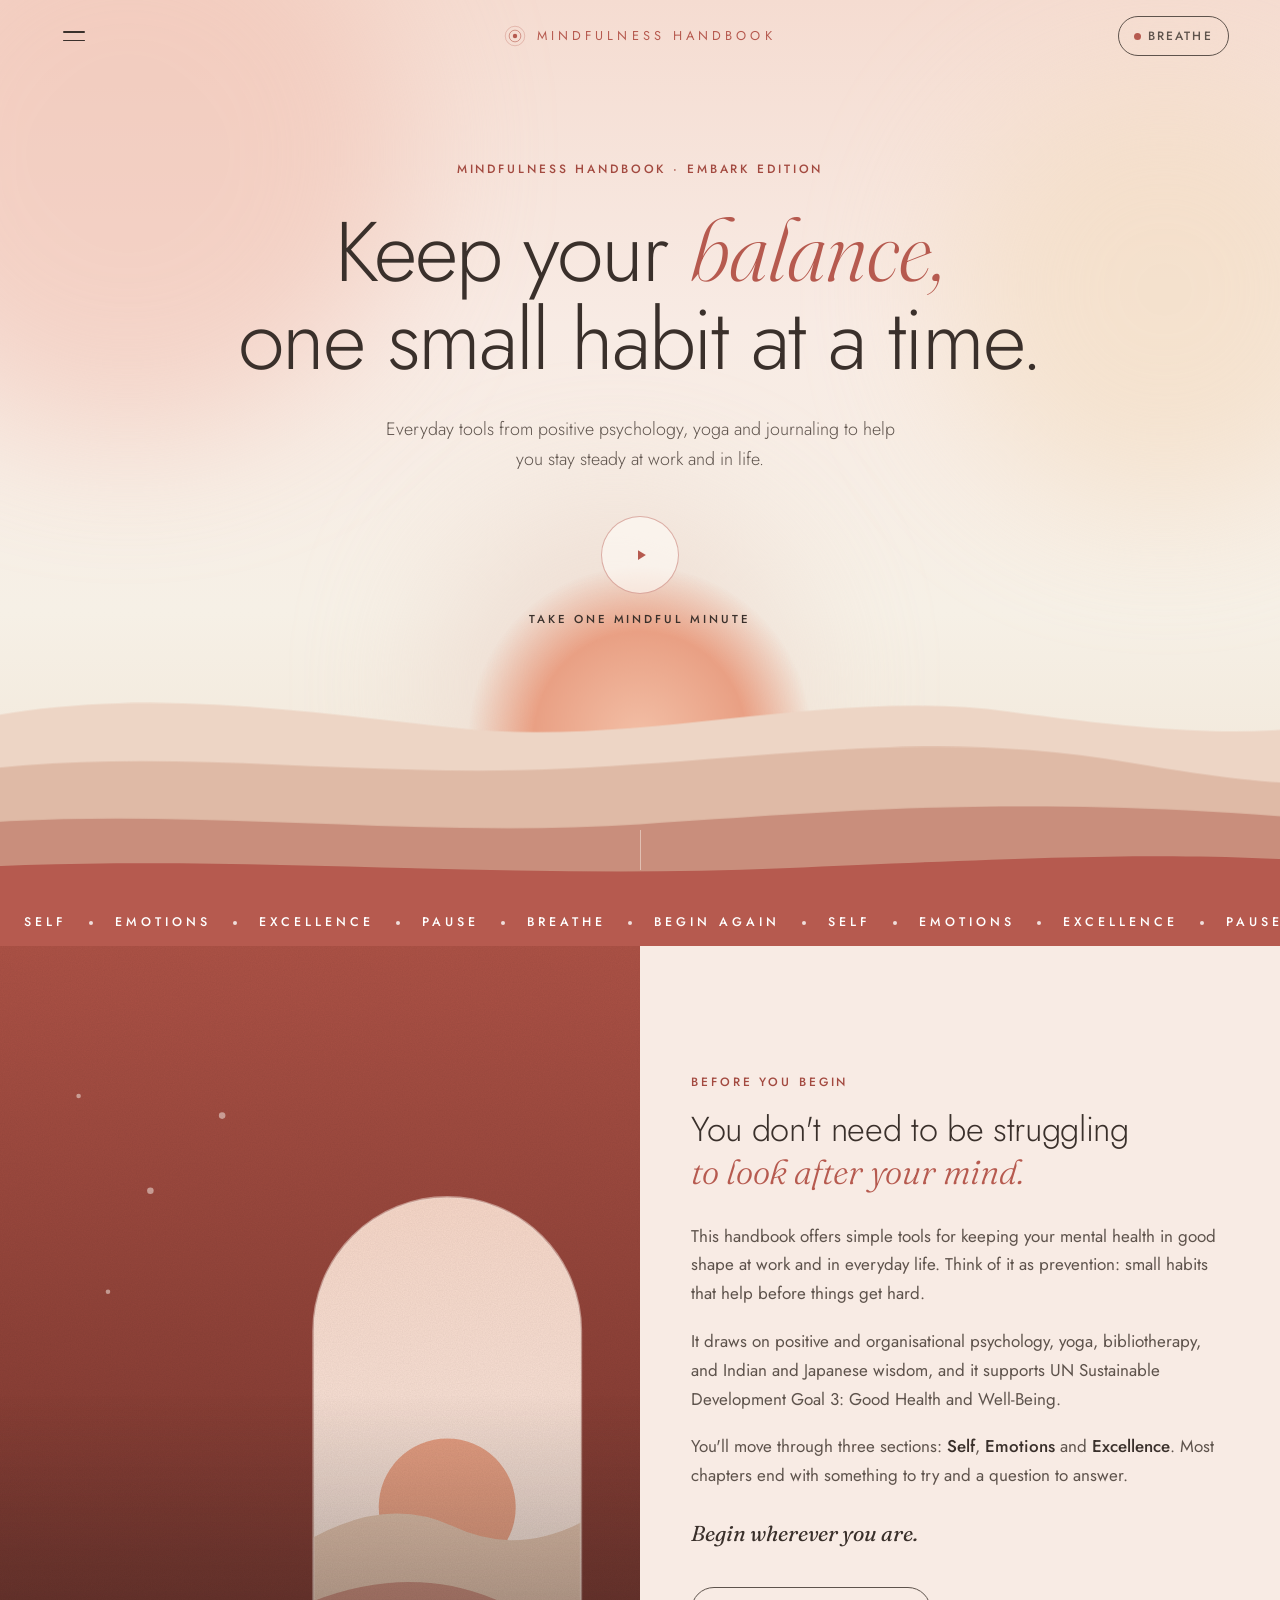
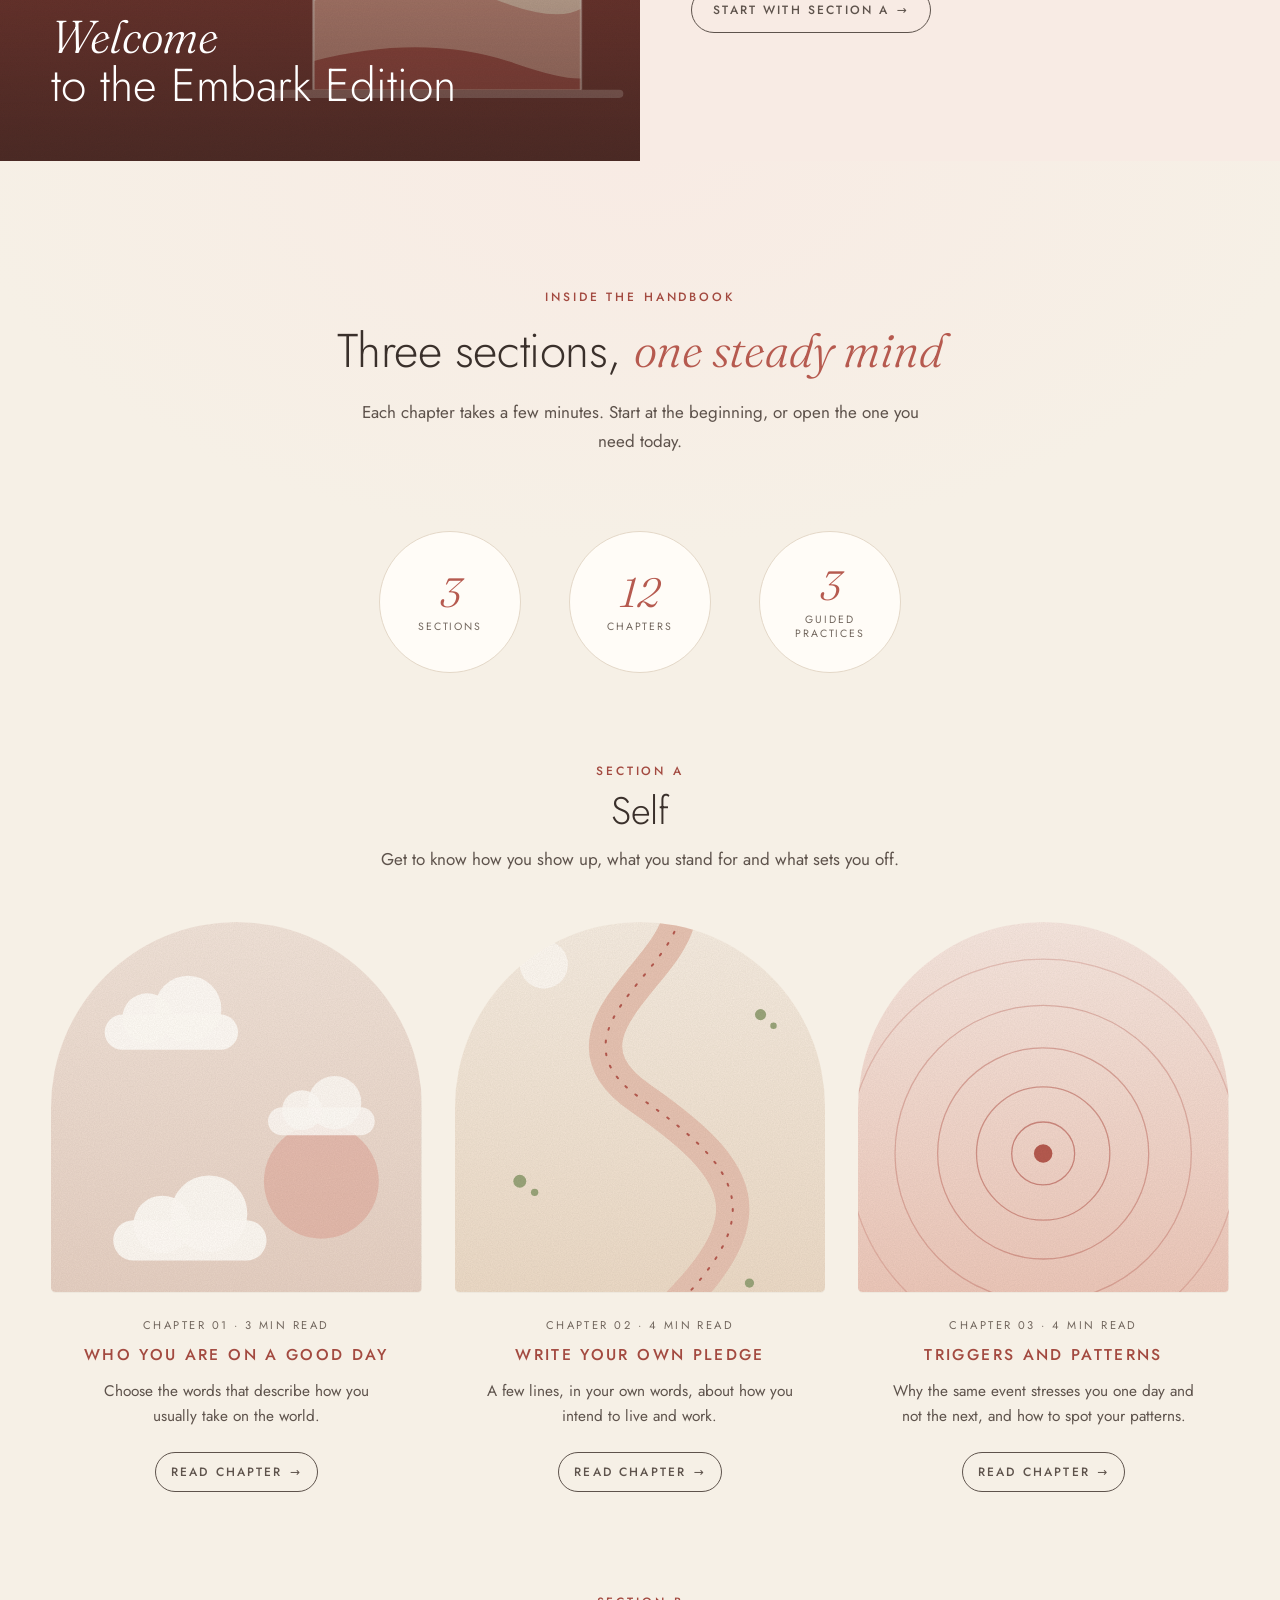
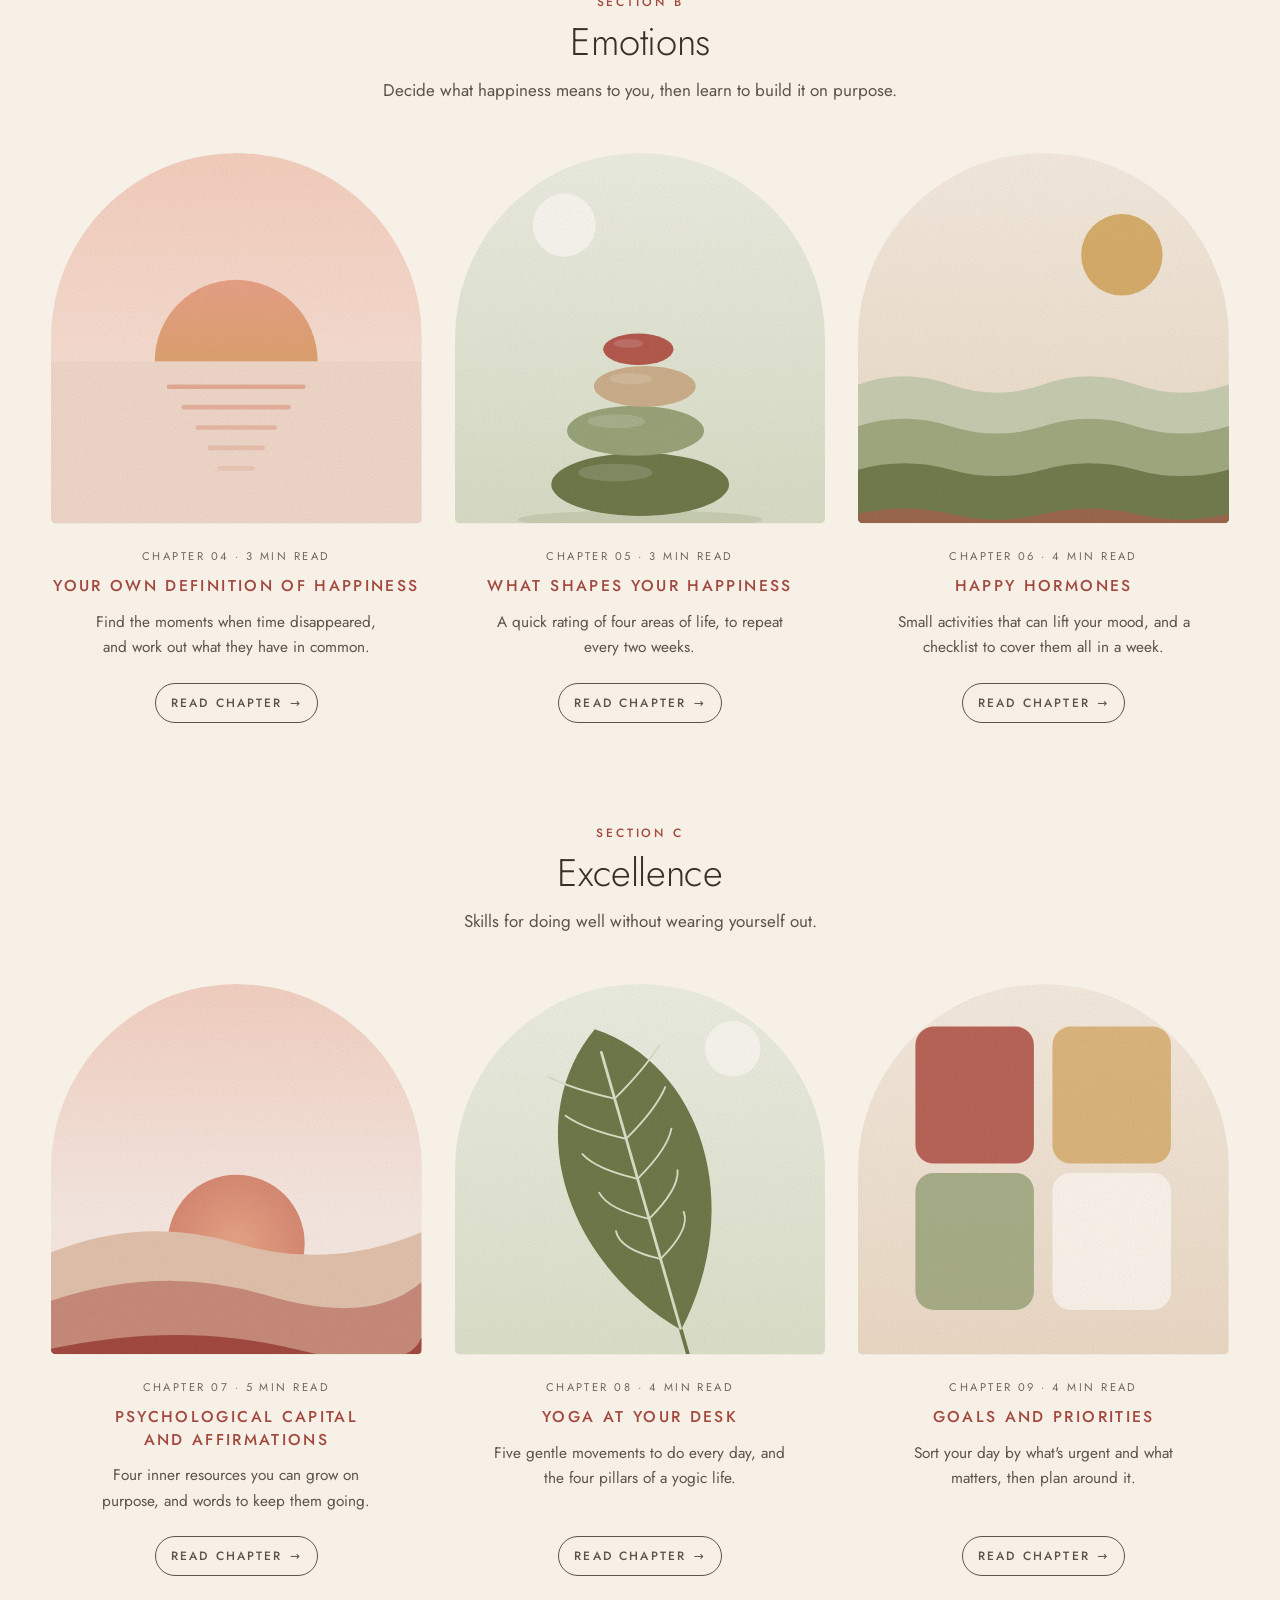
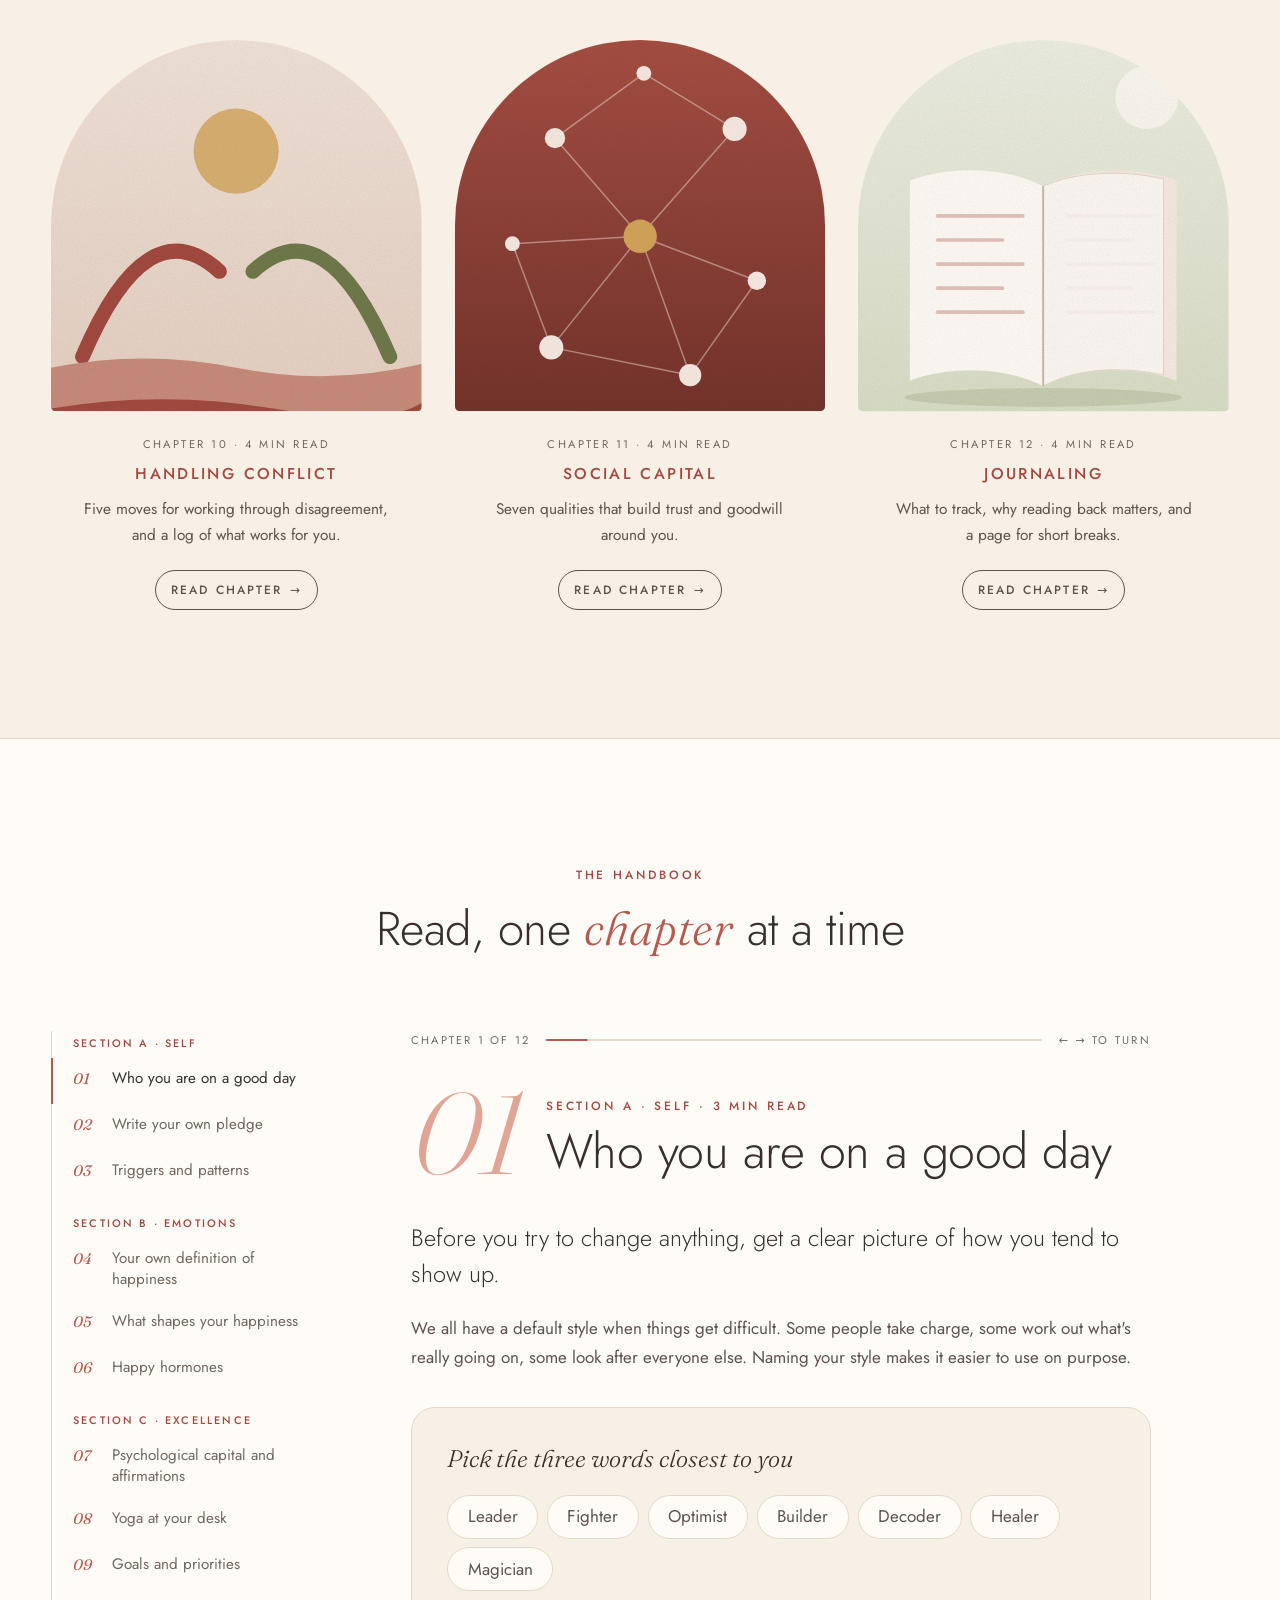
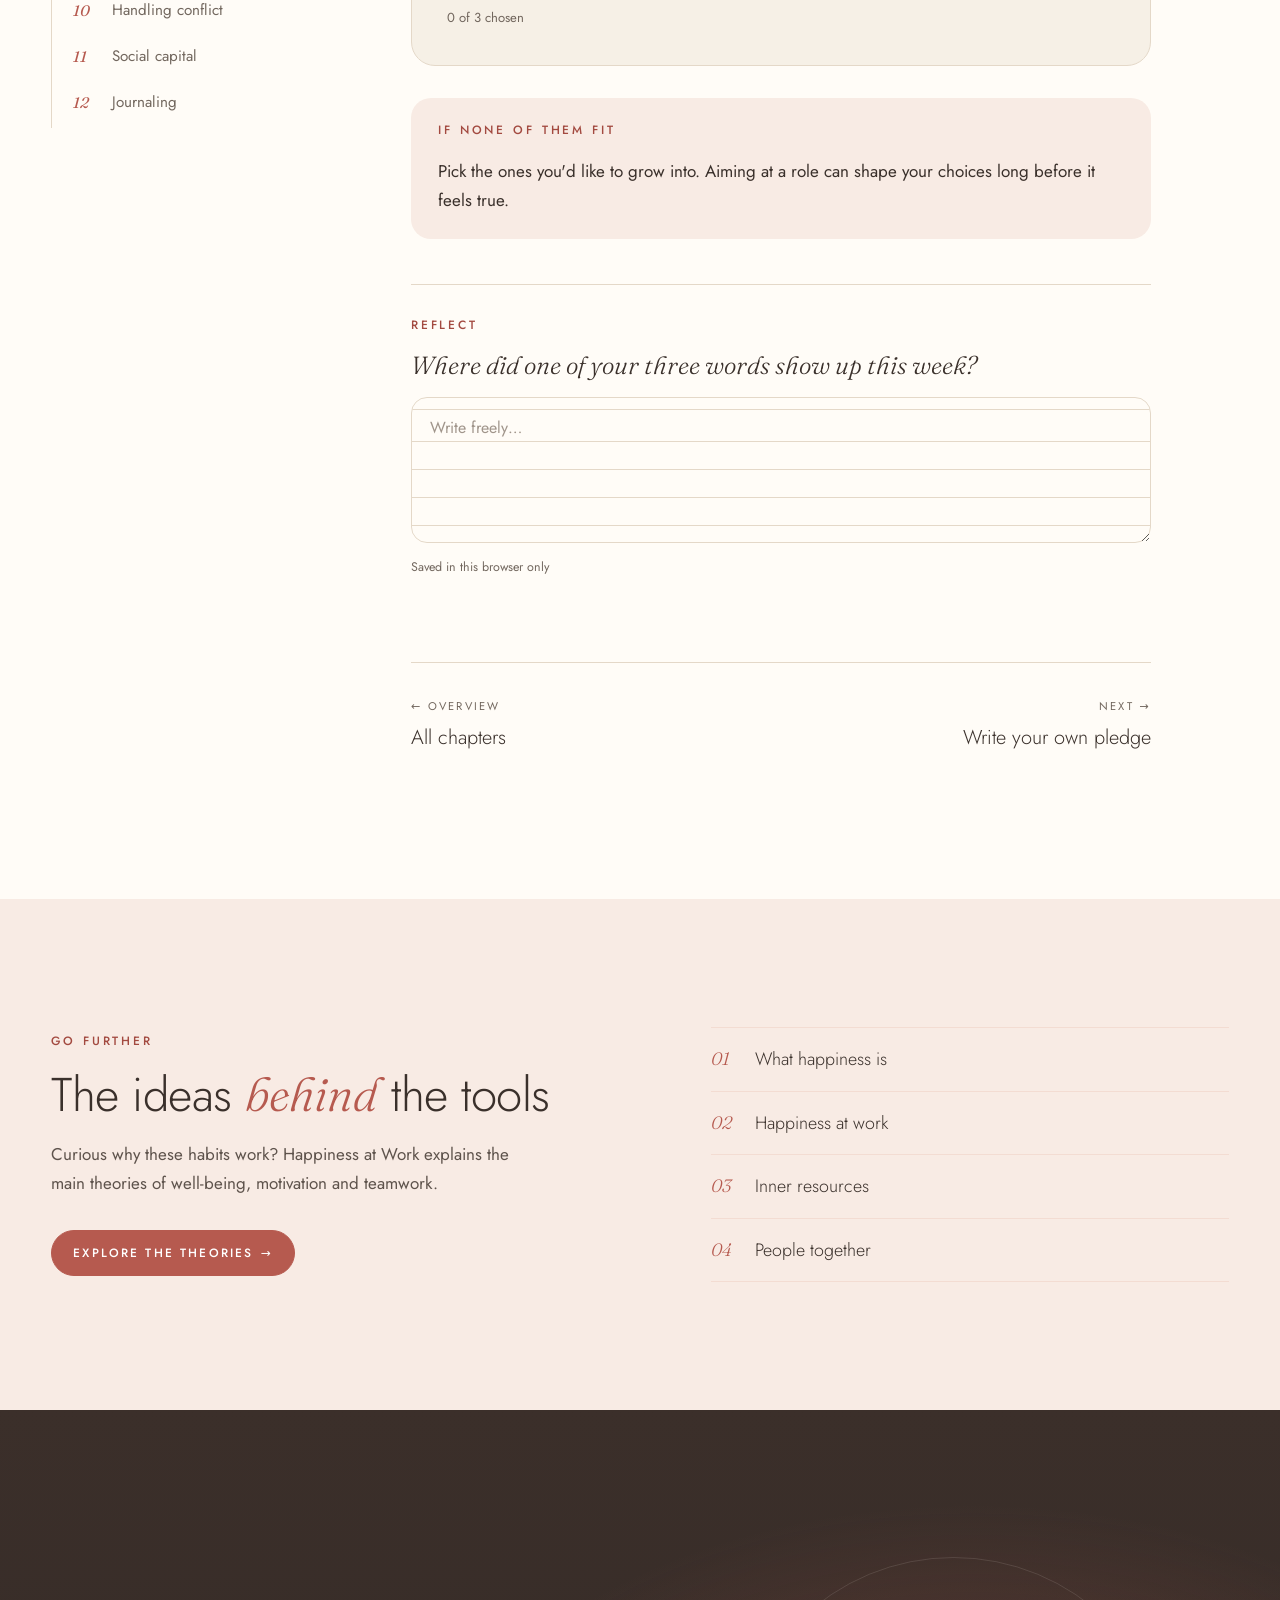
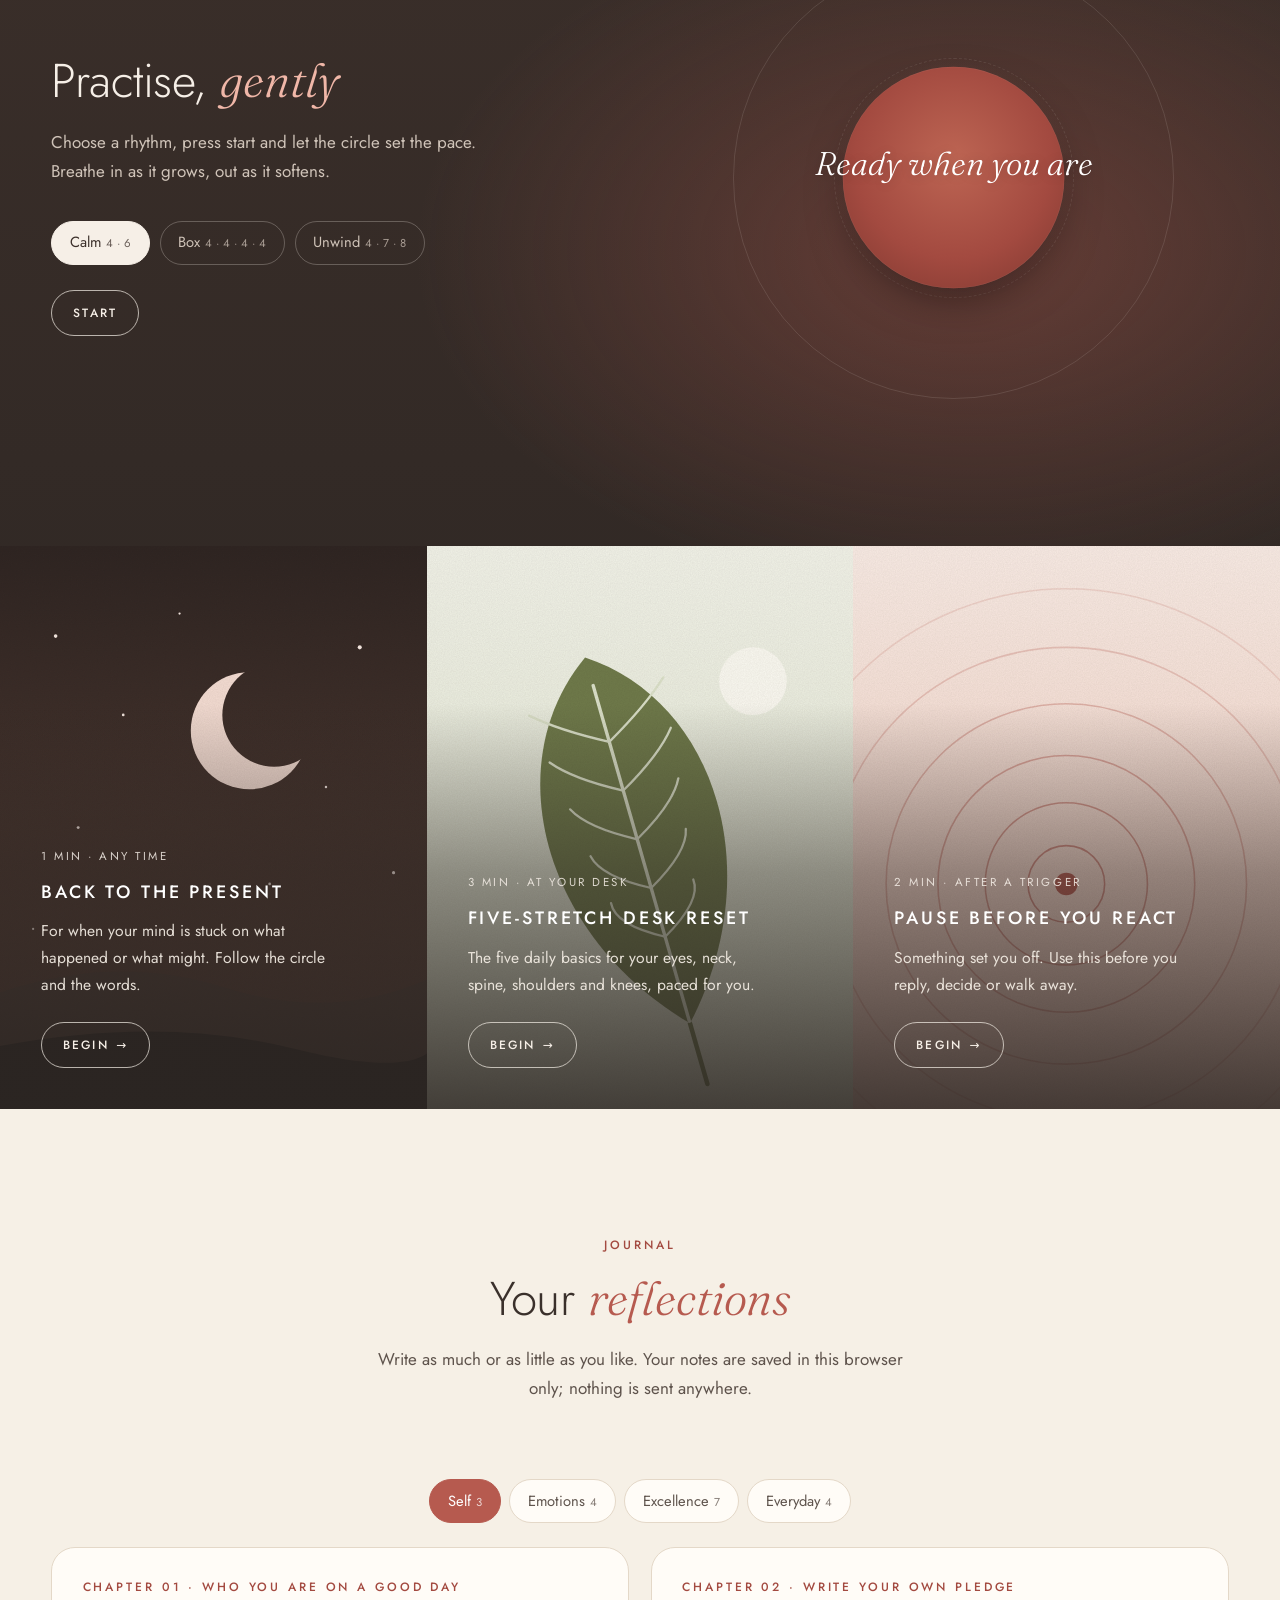
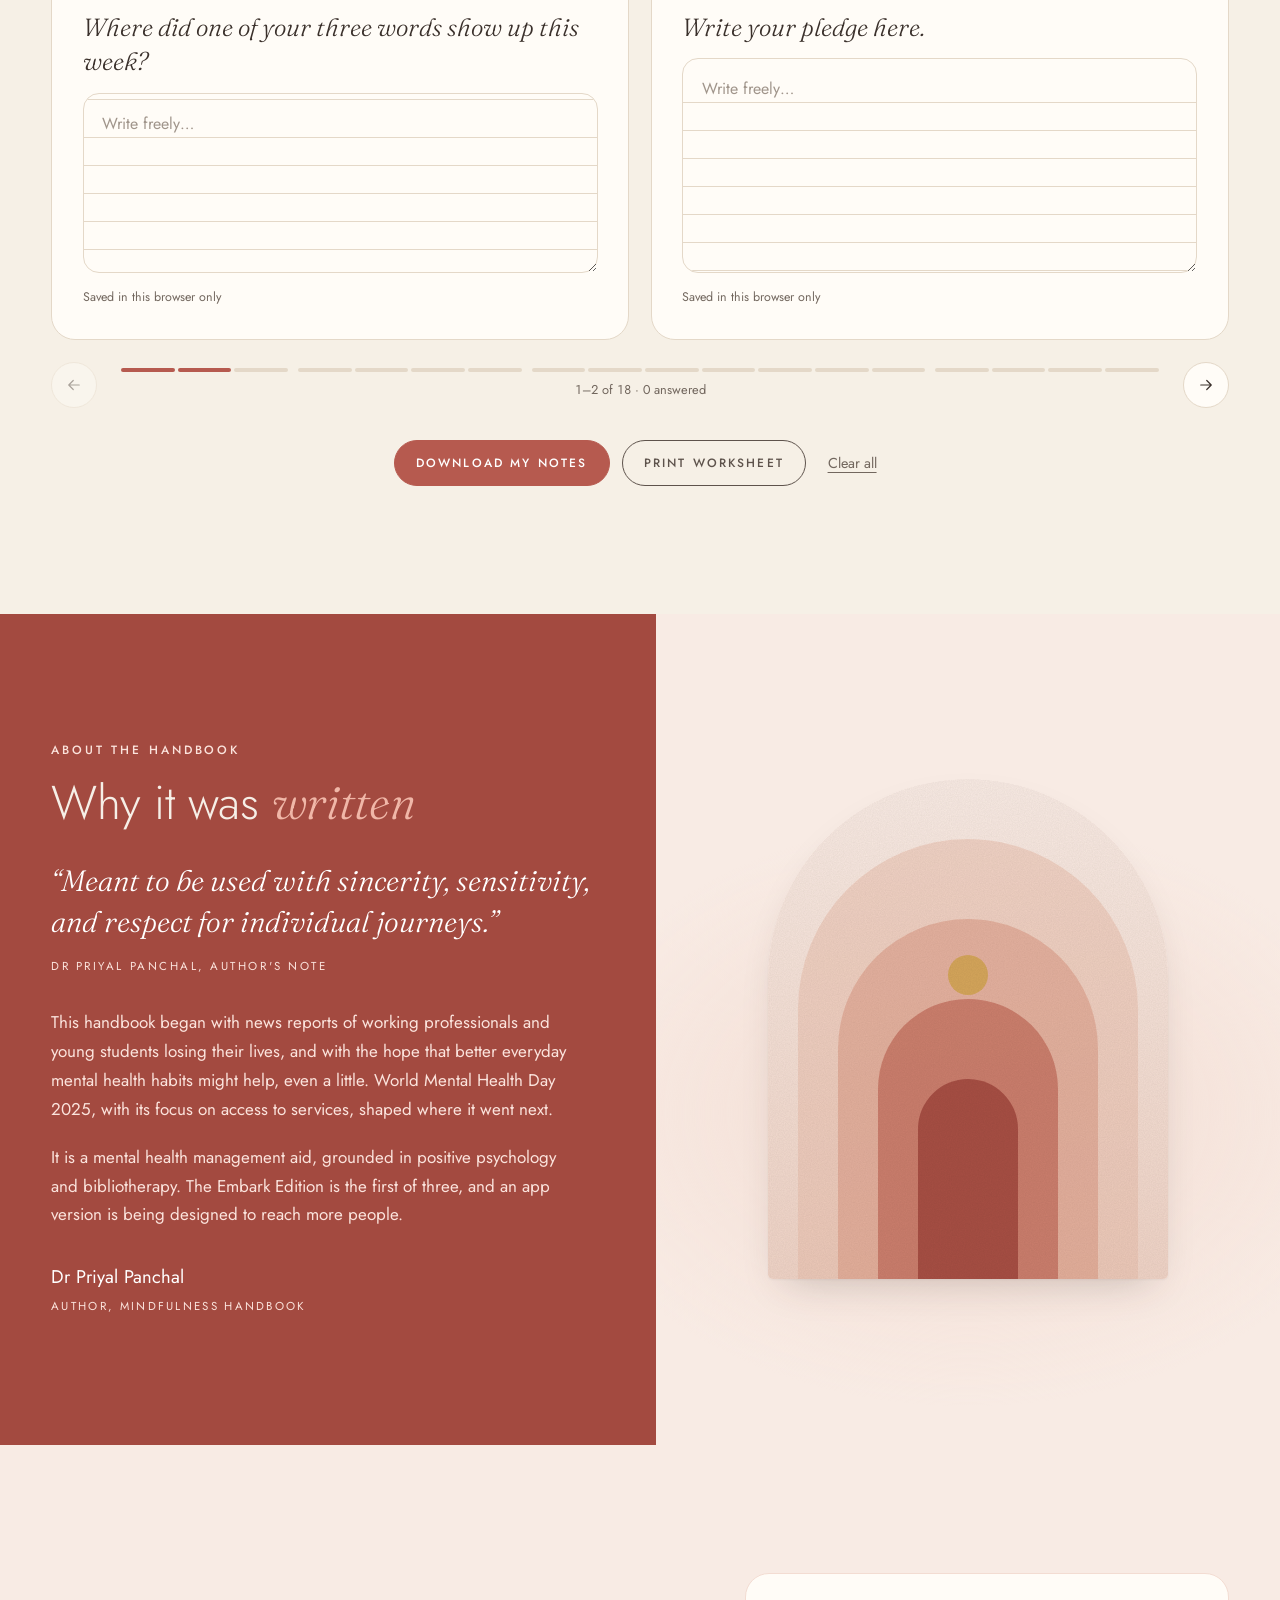
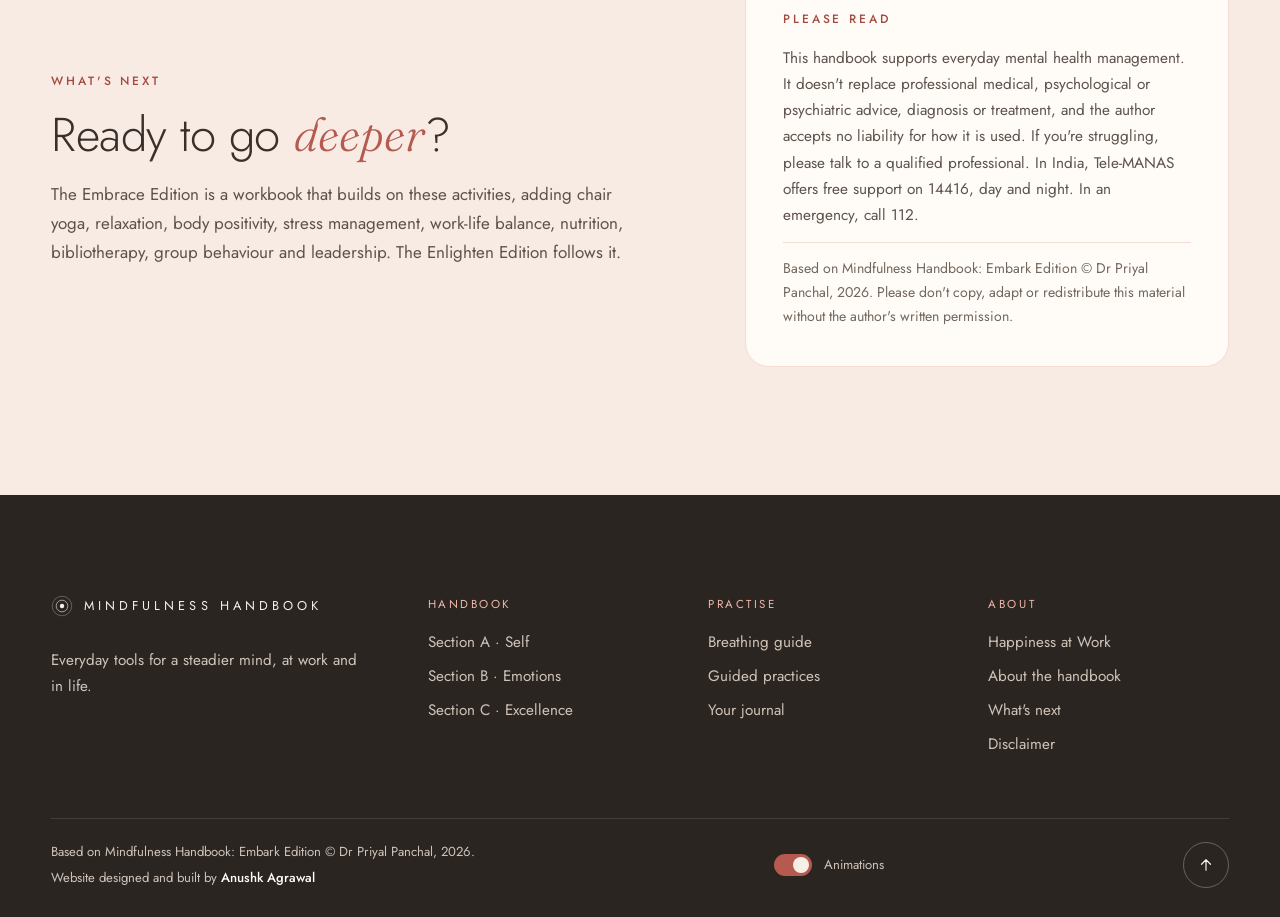
==== index.html @ 66c9a8d8 "Credit the website's builder in the footer Co-Authored-By: Claude Opus 5.5 <noreply@anthropic.com>" ====
<!doctype html>
<html lang="en">
<head>
  <meta charset="utf-8">
  <meta name="viewport" content="width=device-width, initial-scale=1">
  <title>Mindfulness Handbook</title>
  <meta name="description" content="Everyday tools from positive psychology, yoga and journaling to help you stay steady at work and in life.">
  <meta name="theme-color" content="#f6f0e6">
  <!-- Preview: keep it out of search results. Remove this line at launch. -->
  <meta name="robots" content="noindex">
  <link rel="preconnect" href="https://fonts.googleapis.com">
  <link rel="preconnect" href="https://fonts.gstatic.com" crossorigin>
  <link rel="stylesheet" href="https://fonts.googleapis.com/css2?family=Fraunces:ital,opsz,wght@0,9..144,300..500;1,9..144,300..500&family=Jost:wght@300;400;500&display=swap">
  <link rel="stylesheet" href="css/styles.css?v=5">
  <script>
    /* set before first paint: JS on, and calm mode from the OS setting or the footer switch */
    (function () {
      var d = document.documentElement, pref = null;
      d.classList.add("js");
      if (!d.lang) d.lang = "en";
      try { pref = localStorage.getItem("mindfulness-handbook-motion"); } catch (e) {}
      var osReduce = window.matchMedia && window.matchMedia("(prefers-reduced-motion: reduce)").matches;
      if (pref === "reduced" || (pref !== "full" && osReduce)) d.classList.add("reduce-motion");
    })();
  </script>
</head>
<body>
  <a class="skip-link" href="#main">Skip to content</a>
  <div class="progress" aria-hidden="true"><span data-progress></span></div>

  <!-- ============ Header ============ -->
  <header class="site-header" data-header>
    <button class="icon-btn menu-toggle" type="button" aria-expanded="false" aria-controls="site-menu" aria-label="Open menu" data-menu-toggle>
      <span class="burger" aria-hidden="true"><span></span><span></span></span>
    </button>
    <a class="wordmark" href="#top">
      <svg class="wordmark__mark" viewBox="0 0 32 32" aria-hidden="true"><circle cx="16" cy="16" r="3.2" fill="currentColor"/><circle cx="16" cy="16" r="8.5" fill="none" stroke="currentColor" stroke-width="1.2" opacity=".7"/><circle cx="16" cy="16" r="14.2" fill="none" stroke="currentColor" stroke-width="1" opacity=".4"/></svg>
      <span data-bind="meta.title">Mindfulness Handbook</span>
    </a>
    <button class="pill pill--sm header-breathe" type="button" data-open-practice="one-minute">
      <span class="dot" aria-hidden="true"></span>Breathe
    </button>
  </header>

  <!-- ============ Full-screen menu ============ -->
  <nav id="site-menu" class="menu" aria-label="Site" data-menu inert>
    <div class="menu__inner">
      <ul class="menu__primary">
        <li style="--i:0"><a href="#welcome">Welcome</a></li>
        <li style="--i:1"><a href="#inside">Inside the handbook</a></li>
        <li style="--i:2"><a href="#read">Read the chapters</a></li>
        <li style="--i:3"><a href="#practice">Practise</a></li>
        <li style="--i:4"><a href="#reflect">Your journal</a></li>
        <li style="--i:5"><a href="#about">About the handbook</a></li>
        <li style="--i:6"><a href="happiness-at-work.html">Happiness at Work</a></li>
      </ul>
      <div class="menu__side">
        <p class="eyebrow">Chapters</p>
        <ol class="menu__chapters" data-menu-chapters></ol>
        <button class="pill pill--solid" type="button" data-open-practice="one-minute">Take one mindful minute</button>
      </div>
    </div>
  </nav>

  <main id="main">
    <!-- ============ Hero ============ -->
    <section class="hero" id="top" aria-labelledby="hero-title" data-hero>
      <div class="hero__sky" aria-hidden="true">
        <span class="blob blob--1"></span><span class="blob blob--2"></span><span class="blob blob--3"></span>
      </div>
      <div class="hero__scene" data-hero-scene></div>
      <div class="hero__content">
        <p class="eyebrow hero__eyebrow intro" style="--d:.1s" data-bind="hero.eyebrow">Mindfulness Handbook · Embark Edition</p>
        <h1 class="display hero__title" id="hero-title" data-hero-title>Keep your balance, one small habit at a time.</h1>
        <p class="hero__lead intro" style="--d:.7s" data-bind="hero.lead"></p>
        <button class="breath-btn intro" style="--d:.95s" type="button" data-hero-breath>
          <span class="breath-btn__orb" aria-hidden="true">
            <span class="ring"></span><span class="ring"></span><span class="ring"></span>
            <svg viewBox="0 0 24 24" width="18" height="18"><path d="M8 5.5v13l10.5-6.5z" fill="currentColor"/></svg>
          </span>
          <span class="breath-btn__label" data-bind="hero.breathLabel">Take one mindful minute</span>
        </button>
      </div>
      <a class="scroll-cue" href="#welcome" aria-label="Scroll to the welcome section"><span></span></a>
    </section>

    <!-- ============ Ticker ============ -->
    <div class="ticker" aria-hidden="true"><div class="ticker__track" data-ticker></div></div>

    <!-- ============ Welcome (split) ============ -->
    <section class="welcome" id="welcome" aria-labelledby="welcome-title">
      <div class="welcome__media grain">
        <div class="welcome__art" data-art="welcome"></div>
        <p class="welcome__overlay" data-reveal>
          <span class="script" data-bind-rich="welcome.overlay.small"></span>
          <span class="welcome__overlay-large" data-bind-rich="welcome.overlay.large"></span>
        </p>
      </div>
      <div class="welcome__body">
        <p class="eyebrow" data-reveal>Before you begin</p>
        <h2 class="h2" id="welcome-title" data-bind-rich="welcome.heading" data-reveal style="--i:1"></h2>
        <div class="welcome__text" data-welcome-paragraphs data-reveal style="--i:2"></div>
        <p class="script-line" data-bind-rich="welcome.signoff" data-reveal style="--i:3"></p>
        <a class="pill" href="#chapter-1" data-welcome-cta data-reveal style="--i:4">Start reading</a>
      </div>
    </section>

    <!-- ============ Inside the handbook ============ -->
    <section class="inside" id="inside" aria-labelledby="inside-title">
      <div class="container">
        <header class="section-head">
          <p class="eyebrow" data-reveal>Inside the handbook</p>
          <h2 class="h2" id="inside-title" data-reveal style="--i:1">Three sections, <em>one steady mind</em></h2>
          <p class="section-head__lead" data-reveal style="--i:2">Each chapter takes a few minutes. Start at the beginning, or open the one you need today.</p>
        </header>
        <ul class="stats" data-stats aria-label="What's inside"></ul>
        <div data-chapter-grid></div>
      </div>
    </section>

    <!-- ============ Reader ============ -->
    <section class="reader" id="read" aria-labelledby="read-title" data-reader>
      <div class="container">
        <header class="section-head">
          <p class="eyebrow" data-reveal>The handbook</p>
          <h2 class="h2" id="read-title" data-reveal style="--i:1">Read, one <em>chapter</em> at a time</h2>
        </header>
        <div class="reader__layout" data-reader-layout>
          <nav class="reader__rail" aria-label="Chapters">
            <ol data-rail></ol>
          </nav>
          <div class="reader__stage">
            <div class="reader__meta">
              <span data-reader-count>Chapter 1</span>
              <span class="reader__bar" aria-hidden="true"><span data-reader-bar></span></span>
              <span class="reader__keys" aria-hidden="true">← → to turn</span>
            </div>
            <article class="chapter" data-reader-pane></article>
            <nav class="pager" aria-label="Chapter pages" data-pager></nav>
          </div>
        </div>
      </div>
      <div class="print-chapters" data-print-chapters></div>
    </section>

    <!-- ============ Link to the Happiness at Work page ============ -->
    <section class="theory-band" aria-labelledby="theory-band-title">
      <div class="container theory-band__inner">
        <div>
          <p class="eyebrow" data-reveal>Go further</p>
          <h2 class="h2" id="theory-band-title" data-reveal style="--i:1">The ideas <em>behind</em> the tools</h2>
          <p data-reveal style="--i:2">Curious why these habits work? Happiness at Work explains the main theories of well-being, motivation and teamwork.</p>
          <a class="pill pill--solid" href="happiness-at-work.html" data-reveal style="--i:3">Explore the theories <span class="arrow" aria-hidden="true">→</span></a>
        </div>
        <ul class="theory-band__list" data-reveal style="--i:2">
          <li><a href="happiness-at-work.html#part-1"><span>01</span>What happiness is</a></li>
          <li><a href="happiness-at-work.html#part-2"><span>02</span>Happiness at work</a></li>
          <li><a href="happiness-at-work.html#part-3"><span>03</span>Inner resources</a></li>
          <li><a href="happiness-at-work.html#part-4"><span>04</span>People together</a></li>
        </ul>
      </div>
    </section>

    <!-- ============ Practice ============ -->
    <section class="practice" id="practice" aria-labelledby="practice-title">
      <div class="container pacer" data-pacer>
        <div class="pacer__intro">
          <p class="eyebrow eyebrow--light" data-reveal>Breathing guide</p>
          <h2 class="h2 h2--light" id="practice-title" data-reveal style="--i:1">Practise, <em>gently</em></h2>
          <p class="pacer__lead" data-reveal style="--i:2">Choose a rhythm, press start and let the circle set the pace. Breathe in as it grows, out as it softens.</p>
          <div class="pacer__tabs" role="radiogroup" aria-label="Breathing rhythm" data-pacer-tabs data-reveal style="--i:3"></div>
          <div class="pacer__controls" data-reveal style="--i:4">
            <button class="pill pill--light" type="button" data-pacer-toggle>Start</button>
            <span class="pacer__breaths" data-pacer-breaths></span>
          </div>
        </div>
        <div class="pacer__stage" data-pacer-stage>
          <span class="pacer__guide pacer__guide--1" aria-hidden="true"></span>
          <span class="pacer__guide pacer__guide--2" aria-hidden="true"></span>
          <span class="pacer__halo" aria-hidden="true" data-pacer-halo></span>
          <span class="pacer__core" aria-hidden="true" data-pacer-orb></span>
          <div class="pacer__text">
            <p class="pacer__label" data-pacer-label aria-live="polite">Ready when you are</p>
            <p class="pacer__count" data-pacer-count aria-hidden="true"></p>
          </div>
        </div>
      </div>
      <ul class="practice-cards" id="practices" data-practice-cards aria-label="Guided practices"></ul>
    </section>

    <!-- ============ Journal ============ -->
    <section class="reflect" id="reflect" aria-labelledby="reflect-title">
      <div class="container">
        <header class="section-head">
          <p class="eyebrow" data-reveal>Journal</p>
          <h2 class="h2" id="reflect-title" data-reveal style="--i:1">Your <em>reflections</em></h2>
          <p class="section-head__lead" data-reveal style="--i:2">Write as much or as little as you like. Your notes are saved in this browser only; nothing is sent anywhere.</p>
        </header>
        <div data-journal></div>
        <div class="journal__actions">
          <button class="pill pill--solid" type="button" data-journal-download>Download my notes</button>
          <button class="pill" type="button" data-journal-print>Print worksheet</button>
          <button class="text-btn" type="button" data-journal-clear>Clear all</button>
        </div>
      </div>
    </section>

    <!-- ============ About / author ============ -->
    <section class="about" id="about" aria-labelledby="about-title">
      <div class="about__panel">
        <p class="eyebrow eyebrow--onclay" data-reveal>About the handbook</p>
        <h2 class="h2 h2--light" id="about-title" data-reveal style="--i:1">Why it was <em>written</em></h2>
        <blockquote class="about__quote" data-reveal style="--i:2">
          <p data-bind-rich="quote.text"></p>
          <footer data-bind="quote.cite"></footer>
        </blockquote>
        <div class="about__note" data-author-note data-reveal style="--i:3"></div>
        <p class="about__sign" data-reveal style="--i:4"><span data-bind="author.name"></span><span data-bind="author.role"></span></p>
      </div>
      <div class="about__media" data-author-media></div>
    </section>

    <!-- ============ Feedback + disclaimer ============ -->
    <section class="feedback" id="feedback" aria-labelledby="feedback-title">
      <div class="container feedback__inner">
        <div class="feedback__cta">
          <p class="eyebrow" data-reveal>What's next</p>
          <h2 class="h2" id="feedback-title" data-bind-rich="feedback.heading" data-reveal style="--i:1"></h2>
          <p data-bind="feedback.text" data-reveal style="--i:2"></p>
        </div>
        <aside class="disclaimer" aria-labelledby="disclaimer-title" data-reveal style="--i:2">
          <p class="eyebrow" id="disclaimer-title" data-bind="disclaimer.title"></p>
          <p data-bind="disclaimer.text"></p>
          <p class="disclaimer__rights" data-bind="disclaimer.rights"></p>
        </aside>
      </div>
    </section>
  </main>

  <!-- ============ Footer ============ -->
  <footer class="site-footer">
    <div class="container footer__grid">
      <div class="footer__brand">
        <a class="wordmark wordmark--light" href="#top">
          <svg class="wordmark__mark" viewBox="0 0 32 32" aria-hidden="true"><circle cx="16" cy="16" r="3.2" fill="currentColor"/><circle cx="16" cy="16" r="8.5" fill="none" stroke="currentColor" stroke-width="1.2" opacity=".7"/><circle cx="16" cy="16" r="14.2" fill="none" stroke="currentColor" stroke-width="1" opacity=".4"/></svg>
          <span data-bind="meta.title">Mindfulness Handbook</span>
        </a>
        <p data-bind="footer.blurb"></p>
      </div>
      <nav aria-label="Handbook (footer)">
        <p class="footer__title">Handbook</p>
        <ul class="footer__list" data-footer-chapters></ul>
      </nav>
      <nav aria-label="Practise (footer)">
        <p class="footer__title">Practise</p>
        <ul class="footer__list">
          <li><a href="#practice">Breathing guide</a></li>
          <li><a href="#practices">Guided practices</a></li>
          <li><a href="#reflect">Your journal</a></li>
        </ul>
      </nav>
      <nav aria-label="About (footer)">
        <p class="footer__title">About</p>
        <ul class="footer__list">
          <li><a href="happiness-at-work.html">Happiness at Work</a></li>
          <li><a href="#about">About the handbook</a></li>
          <li><a href="#feedback">What's next</a></li>
          <li><a href="#disclaimer-title">Disclaimer</a></li>
        </ul>
      </nav>
    </div>
    <div class="container footer__bottom">
      <div class="footer__credits">
        <p data-copyright></p>
        <p data-bind-rich="footer.credit"></p>
      </div>
      <button class="motion-toggle" type="button" role="switch" aria-checked="true" data-motion-toggle>
        <span class="motion-toggle__track" aria-hidden="true"><span></span></span>
        <span>Animations</span>
      </button>
      <a class="icon-btn icon-btn--light" href="#top" aria-label="Back to top">
        <svg viewBox="0 0 24 24" width="18" height="18" aria-hidden="true"><path d="M12 19V5M6 11l6-6 6 6" fill="none" stroke="currentColor" stroke-width="1.6" stroke-linecap="round" stroke-linejoin="round"/></svg>
      </a>
    </div>
  </footer>

  <!-- ============ Guided practice player ============ -->
  <div class="overlay" role="dialog" aria-modal="true" aria-labelledby="ov-title" data-overlay inert>
    <div class="overlay__bg" aria-hidden="true"></div>
    <div class="overlay__top">
      <p class="eyebrow eyebrow--light" data-ov-meta></p>
      <button class="icon-btn icon-btn--light" type="button" aria-label="Close practice" data-ov-close>
        <svg viewBox="0 0 24 24" width="18" height="18" aria-hidden="true"><path d="M6 6l12 12M18 6L6 18" fill="none" stroke="currentColor" stroke-width="1.6" stroke-linecap="round"/></svg>
      </button>
    </div>
    <div class="overlay__center">
      <h2 class="overlay__title" id="ov-title" data-ov-title></h2>
      <div class="ov-orb" aria-hidden="true">
        <svg class="ov-ring" viewBox="0 0 120 120"><circle class="ov-ring__track" cx="60" cy="60" r="56"/><circle class="ov-ring__bar" cx="60" cy="60" r="56" data-ov-ring/></svg>
        <span class="ov-orb__glow"></span>
        <span class="ov-orb__core"></span>
      </div>
      <p class="overlay__step" data-ov-step aria-live="polite"></p>
    </div>
    <div class="overlay__controls">
      <button class="pill pill--light" type="button" data-ov-toggle>Pause</button>
      <button class="pill pill--ghost-light" type="button" data-ov-restart>Restart</button>
      <span class="overlay__time" data-ov-time aria-label="Time remaining">0:00</span>
    </div>
  </div>

  <div class="toast" role="status" aria-live="polite" data-toast></div>

  <script src="js/content.js?v=5"></script>
  <script src="js/art.js?v=5"></script>
  <script src="js/app.js?v=5"></script>
</body>
</html>
---- css/styles.css ----
/* ==========================================================================
   MINDFULNESS HANDBOOK — styles
   Design language: warm paper canvas, terracotta accent, light geometric
   sans + italic serif accent words, pill buttons, arch frames, slow motion.
   See DESIGN.md for the full system.
   ========================================================================== */

/* ---------- 1. Tokens ---------- */
:root {
  /* surfaces */
  --paper: #fffcf7;
  --cream: #f6f0e6;
  --cream-2: #efe6d8;
  --blush: #f8ebe4;
  --blush-2: #f3dcd2;
  --rose: #e0a596;

  /* accents */
  --terracotta: #b65a4f;   /* fills, large text, ticker (white text 4.6:1) */
  --terra-ink: #a34a40;    /* small text on cream (5.1:1), deep panels */
  --terra-deep: #8f4038;   /* pressed / hover on solid */
  --clay-light: #f0b7a8;   /* accent on dark surfaces */
  --olive: #6f7a4a;
  --sage: #c5cdb0;
  --sand: #e3cfb4;
  --gold: #d4a55a;

  /* text */
  --ink: #3a302b;          /* headings (11.3:1 on cream) */
  --ink-soft: #5e534c;     /* body (6.6:1 on cream) */
  --muted: #72675e;        /* captions (4.8:1 on cream) */
  --line: #e4d8c8;

  /* dark world */
  --dusk: #3b2f2a;
  --charcoal: #2b2522;
  --on-dark: #f6efe7;
  --on-dark-soft: #cfc3b8;

  /* type */
  --sans: "Jost", ui-sans-serif, system-ui, -apple-system, "Segoe UI", Roboto, sans-serif;
  --serif: "Fraunces", ui-serif, Georgia, "Times New Roman", serif;

  /* motion */
  --ease: cubic-bezier(.22, .61, .36, 1);
  --ease-in-out: cubic-bezier(.65, 0, .35, 1);
  --breath: cubic-bezier(.45, 0, .55, 1);

  /* layout */
  --page-pad: clamp(16px, 4vw, 72px);
  --section-pad: clamp(72px, 10vw, 144px);
  --max: 1240px;
  --header-h: 72px;
  /* safe-area insets: 0 in browsers, set by phone apps that draw under the system bars */
  --safe-top: env(safe-area-inset-top, 0px);
  --safe-bottom: env(safe-area-inset-bottom, 0px);
  --rail-top: calc(var(--header-h) + 20px + var(--safe-top));

  /* shape + depth */
  --r-card: 24px;
  --r-arch: 999px 999px 24px 24px;
  --shadow-soft: 0 1px 2px rgba(58, 48, 43, .05), 0 18px 40px -18px rgba(58, 48, 43, .25);
}

html.header-hidden { --rail-top: calc(20px + var(--safe-top)); }

@media (max-width: 860px) {
  :root { --header-h: 60px; }
}

/* ---------- 2. Base ---------- */
*, *::before, *::after { box-sizing: border-box; }

html {
  scroll-behavior: smooth;
  -webkit-text-size-adjust: 100%;
  text-size-adjust: 100%;
}
@media (prefers-reduced-motion: reduce) {
  html:not(.js) { scroll-behavior: auto; }
}

body {
  margin: 0;
  background: var(--cream);
  color: var(--ink-soft);
  font-family: var(--sans);
  font-size: 1.0625rem;
  line-height: 1.7;
  font-weight: 400;
  -webkit-font-smoothing: antialiased;
  text-rendering: optimizeLegibility;
}

body.menu-open,
body.overlay-open { overflow: hidden; }

/* paints the strip under a phone's status bar (0 tall in browsers) so content never scrolls into it */
body::before {
  content: "";
  position: fixed;
  inset: 0 0 auto;
  z-index: 55;
  height: var(--safe-top);
  background: var(--cream);
  pointer-events: none;
}

[hidden] { display: none !important; } /* so the hidden attribute always beats a component's own display */

img, svg { display: block; max-width: 100%; }
p { margin: 0; }
p + p { margin-top: 1.1em; }

h1, h2, h3, h4 {
  margin: 0;
  color: var(--ink);
  font-weight: 300;
  letter-spacing: -.01em;
  text-wrap: balance;
}

em {
  font-family: var(--serif);
  font-style: italic;
  font-weight: 300;
  letter-spacing: 0;
}

p em, li em { font-weight: 400; }

strong { font-weight: 500; color: var(--ink); }

a { color: inherit; }

::selection { background: var(--blush-2); color: var(--ink); }

:focus-visible {
  outline: 2px solid var(--terracotta);
  outline-offset: 3px;
}

.skip-link {
  position: fixed;
  left: 16px;
  top: -60px;
  z-index: 100;
  padding: .7rem 1.1rem;
  border-radius: 999px;
  background: var(--ink);
  color: var(--paper);
  text-decoration: none;
  transition: top .3s var(--ease);
}
.skip-link:focus { top: 16px; }

.container {
  width: min(var(--max), 100% - 2 * var(--page-pad));
  margin-inline: auto;
}

/* ---------- 3. Type roles ---------- */
.eyebrow {
  margin: 0 0 1.1rem;
  font-size: .75rem;
  font-weight: 500;
  line-height: 1.4;
  letter-spacing: .24em;
  text-transform: uppercase;
  text-wrap: balance;
  color: var(--terra-ink);
}
.eyebrow--light { color: var(--clay-light); }
.eyebrow--onclay { color: #fbe3dc; }

.display {
  font-size: clamp(2.6rem, 6.6vw, 5.9rem);
  line-height: 1.04;
  font-weight: 300;
  letter-spacing: -.025em;
}
.display em { font-size: 1.05em; color: var(--terracotta); }

.h2 {
  font-size: clamp(1.9rem, 3.7vw, 3.15rem);
  line-height: 1.12;
  font-weight: 300;
}
.h2 em { color: var(--terracotta); }
.h2--light { color: var(--on-dark); }
.h2--light em { color: var(--clay-light); }

.script {
  display: block;
  font-family: var(--serif);
  font-style: italic;
  font-weight: 300;
  line-height: 1;
}

.script-line {
  margin-top: 1.6rem !important;
  font-size: 1.35rem;
  color: var(--ink);
}

.section-head {
  max-width: 760px;
  margin: 0 auto clamp(44px, 6vw, 76px);
  text-align: center;
}
.section-head__lead {
  max-width: 56ch;
  margin: 1.3rem auto 0;
}

/* ---------- 4. Buttons ---------- */
.pill {
  display: inline-flex;
  align-items: center;
  justify-content: center;
  gap: .6em;
  min-height: 46px;
  padding: .85em 1.75em;
  border: 1px solid currentColor;
  border-radius: 999px;
  background: transparent;
  color: var(--ink-soft);
  font: 500 .75rem/1 var(--sans);
  letter-spacing: .18em;
  text-transform: uppercase;
  text-decoration: none;
  white-space: nowrap;
  cursor: pointer;
  transition: background-color .4s var(--ease), color .4s var(--ease), border-color .4s var(--ease), transform .4s var(--ease);
}
.pill:hover {
  background: var(--terracotta);
  border-color: var(--terracotta);
  color: #fff;
}
.pill:active { transform: scale(.97); }
.pill .arrow { display: inline-block; transition: transform .4s var(--ease); }
.pill:hover .arrow { transform: translateX(4px); }

.pill--sm { min-height: 40px; padding: .7em 1.25em; }

.pill--solid {
  background: var(--terracotta);
  border-color: var(--terracotta);
  color: #fff;
}
.pill--solid:hover { background: var(--terra-deep); border-color: var(--terra-deep); }

.pill--light { color: var(--on-dark); border-color: rgba(246, 239, 231, .7); }
.pill--light:hover { background: var(--on-dark); border-color: var(--on-dark); color: var(--terra-deep); }

.pill--ghost-light { color: var(--on-dark-soft); border-color: rgba(246, 239, 231, .25); }
.pill--ghost-light:hover { background: rgba(246, 239, 231, .12); border-color: rgba(246, 239, 231, .45); color: var(--on-dark); }

.pill[aria-disabled="true"] { opacity: .55; cursor: default; pointer-events: none; }

.icon-btn {
  display: inline-grid;
  place-items: center;
  width: 46px;
  height: 46px;
  padding: 0;
  border: 1px solid transparent;
  border-radius: 50%;
  background: transparent;
  color: var(--ink);
  cursor: pointer;
  transition: background-color .4s var(--ease), border-color .4s var(--ease), color .4s var(--ease);
}
.icon-btn:hover { border-color: var(--line); background: rgba(255, 252, 247, .6); }
.icon-btn--light { color: var(--on-dark); border-color: rgba(246, 239, 231, .3); }
.icon-btn--light:hover { background: var(--on-dark); color: var(--charcoal); border-color: var(--on-dark); }

.text-btn {
  min-height: 46px;
  padding: 0 .6rem;
  border: 0;
  background: none;
  color: var(--muted);
  font: 400 .9rem/1 var(--sans);
  text-decoration: underline;
  text-underline-offset: 4px;
  cursor: pointer;
}
.text-btn:hover { color: var(--terra-ink); }
.text-btn.is-armed { color: var(--terra-ink); font-weight: 500; text-decoration: underline; text-underline-offset: 4px; }

.text-link {
  display: inline-block;
  margin-top: .9rem;
  color: var(--terra-ink);
  font-size: .78rem;
  font-weight: 500;
  letter-spacing: .16em;
  text-transform: uppercase;
  text-decoration: none;
  border-bottom: 1px solid currentColor;
  padding-bottom: 2px;
}

/* ---------- 5. Progress + header ---------- */
.progress {
  position: fixed;
  inset: 0 0 auto;
  z-index: 60;
  height: 2px;
  pointer-events: none;
}
.progress span {
  display: block;
  height: 100%;
  background: var(--terracotta);
  transform: scaleX(0);
  transform-origin: left;
}

.site-header {
  position: fixed;
  inset: 0 0 auto;
  z-index: 50;
  height: calc(var(--header-h) + var(--safe-top));
  display: grid;
  grid-template-columns: 1fr auto 1fr;
  align-items: center;
  padding: var(--safe-top) var(--page-pad) 0;
  transition: background-color .5s var(--ease), box-shadow .5s var(--ease), transform .6s var(--ease);
}
.site-header.is-scrolled {
  background: rgba(246, 240, 230, .86);
  -webkit-backdrop-filter: saturate(1.2) blur(14px);
  backdrop-filter: saturate(1.2) blur(14px);
  box-shadow: 0 1px 0 var(--line);
}
.site-header.is-hidden { transform: translateY(-100%); }
body.menu-open .site-header { background: transparent; box-shadow: none; transform: none; }
.site-header > :first-child { justify-self: start; }
.site-header > :last-child { justify-self: end; }

.burger { position: relative; display: block; width: 22px; height: 10px; }
.burger span {
  position: absolute;
  left: 0;
  width: 100%;
  height: 1.5px;
  border-radius: 2px;
  background: currentColor;
  transition: transform .5s var(--ease), top .5s var(--ease);
}
.burger span:first-child { top: 0; }
.burger span:last-child { top: 8.5px; }
body.menu-open .burger span:first-child { top: 4.25px; transform: rotate(45deg); }
body.menu-open .burger span:last-child { top: 4.25px; transform: rotate(-45deg); }

.wordmark {
  display: inline-flex;
  align-items: center;
  gap: .65rem;
  color: var(--terracotta);
  font-size: .8rem;
  font-weight: 400;
  letter-spacing: .32em;
  text-transform: uppercase;
  text-decoration: none;
  white-space: nowrap;
}
.wordmark__mark { width: 22px; height: 22px; transition: transform 1.2s var(--ease); }
.wordmark:hover .wordmark__mark { transform: rotate(90deg) scale(1.08); }
.wordmark--light { color: var(--on-dark); }

.header-breathe .dot {
  width: 7px;
  height: 7px;
  border-radius: 50%;
  background: var(--terracotta);
  animation: dotBreath 6s var(--breath) infinite;
}
.header-breathe:hover .dot { background: #fff; }
@keyframes dotBreath {
  0%, 100% { transform: scale(.7); opacity: .6; }
  40% { transform: scale(1.25); opacity: 1; }
}

/* ---------- 6. Menu ---------- */
.menu {
  position: fixed;
  inset: 0;
  z-index: 45;
  display: grid;
  place-items: center;
  padding: calc(var(--header-h) + 24px + var(--safe-top)) var(--page-pad) calc(48px + var(--safe-bottom));
  overflow-y: auto;
  background:
    radial-gradient(900px 600px at 85% 10%, var(--blush) 0%, transparent 60%),
    var(--cream);
  opacity: 0;
  visibility: hidden;
  transition: opacity .55s var(--ease), visibility .55s;
}
.menu.is-open { opacity: 1; visibility: visible; }

.menu__inner {
  width: min(1100px, 100%);
  display: grid;
  grid-template-columns: 1.3fr 1fr;
  gap: clamp(32px, 6vw, 96px);
  align-items: start;
}
.menu__primary { list-style: none; margin: 0; padding: 0; }
.menu__primary a {
  display: inline-block;
  padding: .12em 0;
  color: var(--ink);
  font-size: clamp(2rem, 4.6vw, 3.4rem);
  font-weight: 300;
  line-height: 1.2;
  text-decoration: none;
  opacity: 0;
  transform: translateY(26px);
  transition: transform .8s var(--ease), opacity .8s var(--ease), color .3s var(--ease);
  transition-delay: calc(var(--i) * 60ms + 120ms), calc(var(--i) * 60ms + 120ms), 0s;
}
.menu.is-open .menu__primary a { opacity: 1; transform: none; }
.menu__primary a:hover { color: var(--terracotta); }

.menu__side { padding-top: 1rem; }
.menu__chapters {
  margin: 0 0 2rem;
  padding: 0;
  list-style: none;
  counter-reset: ch;
}
.menu__chapters li { counter-increment: ch; border-bottom: 1px solid var(--line); }
.menu__chapters a {
  display: flex;
  gap: 1rem;
  padding: .85rem 0;
  color: var(--ink-soft);
  text-decoration: none;
  transition: color .3s, padding-left .5s var(--ease);
}
.menu__chapters a::before {
  content: counter(ch, decimal-leading-zero);
  font-family: var(--serif);
  font-style: italic;
  color: var(--terracotta);
}
.menu__chapters a:hover { color: var(--ink); padding-left: .4rem; }

/* ---------- 7. Hero ---------- */
.hero {
  position: relative;
  isolation: isolate;
  min-height: 100svh;
  display: grid;
  place-items: center;
  padding: calc(var(--header-h) + 32px) var(--page-pad) clamp(150px, 24vh, 240px);
  overflow: hidden;
  text-align: center;
  background: linear-gradient(180deg, #f5dcd1 0%, #f8ebe4 36%, #f6f0e6 68%, #efe3d3 100%);
}

.hero__sky { position: absolute; inset: 0; z-index: -2; pointer-events: none; }
.blob {
  position: absolute;
  border-radius: 50%;
  filter: blur(70px);
  opacity: .6;
  animation: drift 24s var(--ease-in-out) infinite alternate;
}
.blob--1 { width: 44vw; height: 44vw; left: -12vw; top: -10vw; background: #f1c2b3; }
.blob--2 { width: 34vw; height: 34vw; right: -8vw; top: 8vh; background: #f3dcc0; animation-duration: 30s; }
.blob--3 { width: 28vw; height: 28vw; left: 34vw; bottom: 4vh; background: #ead3c8; animation-duration: 36s; }
@keyframes drift {
  to { transform: translate3d(4vw, 3vh, 0) scale(1.1); }
}

.hero__scene {
  position: absolute;
  inset: auto 0 0;
  z-index: -1;
  height: min(48vh, 430px);
  pointer-events: none;
}
.hero-scene { width: 100%; height: 100%; }
.hs-sun { animation: sunrise 3s var(--ease) .2s both; }
.hs-hill { transform: translate3d(0, calc(var(--hero-shift, 0) * var(--k) * 1px), 0); }
.hs-hill--1 { --k: .10; }
.hs-hill--2 { --k: .16; }
.hs-hill--3 { --k: .22; }
.hs-hill--4 { --k: 0; }
@keyframes sunrise {
  from { transform: translateY(110px); opacity: 0; }
}

.hero__content {
  position: relative;
  max-width: 980px;
  transform: translate3d(0, calc(var(--hero-shift, 0) * .28px), 0);
  opacity: calc(1 - var(--hero-shift, 0) / 700);
}
.hero__eyebrow { margin-bottom: 1.6rem; }
.hero__title .line {
  display: block;
  overflow: hidden;
  padding: 0 .06em .1em;
  margin-bottom: -.1em;
}
.hero__title .line > span {
  display: inline-block;
  transform: translateY(108%);
  animation: rise 1.25s var(--ease) forwards;
  animation-delay: calc(.25s + var(--i) * .14s);
}
@keyframes rise { to { transform: none; } }

.hero__lead {
  max-width: 54ch;
  margin: 1.8rem auto 0;
  color: var(--ink-soft);
  font-size: clamp(1.05rem, 1.4vw, 1.2rem);
  font-weight: 300;
}

.intro {
  opacity: 0;
  transform: translateY(16px);
  animation: fadeUp 1.1s var(--ease) forwards;
  animation-delay: var(--d, 0s);
}
@keyframes fadeUp { to { opacity: 1; transform: none; } }

.breath-btn {
  display: inline-flex;
  flex-direction: column;
  align-items: center;
  gap: 1.1rem;
  margin-top: 2.6rem;
  padding: 0;
  border: 0;
  background: none;
  color: var(--ink);
  font: 500 .72rem/1.3 var(--sans);
  letter-spacing: .26em;
  text-transform: uppercase;
  cursor: pointer;
}
.breath-btn__orb {
  position: relative;
  display: grid;
  place-items: center;
  width: 78px;
  height: 78px;
  border-radius: 50%;
  color: var(--terracotta);
  background: rgba(255, 252, 247, .6);
  border: 1px solid rgba(182, 90, 79, .45);
  -webkit-backdrop-filter: blur(6px);
  backdrop-filter: blur(6px);
  transition: transform .6s var(--ease), background-color .6s var(--ease), color .6s var(--ease);
}
.breath-btn__orb svg { margin-left: 3px; }
.breath-btn__orb .ring {
  position: absolute;
  inset: -1px;
  border: 1px solid var(--terracotta);
  border-radius: 50%;
  opacity: 0;
  animation: pulse 3.9s var(--ease) infinite;
}
.breath-btn__orb .ring:nth-child(2) { animation-delay: 1.3s; }
.breath-btn__orb .ring:nth-child(3) { animation-delay: 2.6s; }
@keyframes pulse {
  0% { transform: scale(1); opacity: .65; }
  100% { transform: scale(2.2); opacity: 0; }
}
.breath-btn:hover .breath-btn__orb { transform: scale(1.07); background: var(--terracotta); color: #fff; }

.scroll-cue {
  position: absolute;
  left: 50%;
  bottom: 18px;
  width: 44px;
  height: 52px;
  translate: -50% 0;
  display: grid;
  justify-items: center;
}
.scroll-cue span {
  position: relative;
  width: 1px;
  height: 40px;
  background: rgba(255, 252, 247, .45);
  overflow: hidden;
}
.scroll-cue span::after {
  content: "";
  position: absolute;
  left: 0;
  top: -40%;
  width: 1px;
  height: 40%;
  background: #fff;
  animation: cue 2.4s var(--ease-in-out) infinite;
}
@keyframes cue { to { top: 100%; } }

/* ---------- 8. Ticker ---------- */
.ticker {
  position: relative;
  display: flex;
  align-items: center;
  height: 46px;
  overflow: hidden;
  background: var(--terracotta);
  color: #fff;
}
.ticker__track {
  display: flex;
  width: max-content;
  animation: marquee 42s linear infinite;
}
.ticker:hover .ticker__track { animation-play-state: paused; }
.ticker__group { display: flex; flex-shrink: 0; }
.ticker span {
  position: relative;
  flex-shrink: 0;
  padding: 0 24px;
  font-size: .78rem;
  font-weight: 500;
  letter-spacing: .32em;
  text-transform: uppercase;
  white-space: nowrap;
}
.ticker span::after {
  content: "";
  position: absolute;
  top: 50%;
  right: -2px;
  width: 4px;
  height: 4px;
  border-radius: 50%;
  background: currentColor;
  opacity: .8;
  transform: translateY(-50%);
}
@keyframes marquee { to { transform: translateX(-50%); } }

/* ---------- 9. Grain + generated art ---------- */
.grain { position: relative; }
.grain::after {
  content: "";
  position: absolute;
  inset: 0;
  z-index: 2;
  pointer-events: none;
  opacity: .22;
  mix-blend-mode: multiply;
  background-image: url("data:image/svg+xml;utf8,<svg xmlns='http://www.w3.org/2000/svg' width='180' height='180'><filter id='n'><feTurbulence type='fractalNoise' baseFrequency='.85' numOctaves='2' stitchTiles='stitch'/><feColorMatrix values='0 0 0 0 0.2  0 0 0 0 0.16  0 0 0 0 0.14  0 0 0 .55 0'/></filter><rect width='100%25' height='100%25' filter='url(%23n)'/></svg>");
}

.art { width: 100%; height: 100%; }
.art * { transform-box: view-box; }

/* hover choreography — each illustration "breathes" a little */
.a-rings { transform-origin: 200px 300px; transition: transform 1.6s var(--ease); }
.a-pebble { transform-origin: 200px 300px; transition: transform 1.2s var(--ease); }
.a-w { transition: transform 1.8s var(--ease); }
.a-sun { transition: transform 1.6s var(--ease); }
.a-top { transition: transform 1.2s var(--ease); }
.a-c { transition: transform 2s var(--ease); }
.a-leaf { transform-origin: 200px 430px; transition: transform 1.6s var(--ease); }
.a-refs { transform-origin: 200px 340px; transition: transform 1.6s var(--ease); }
.a-trail { transition: stroke-dashoffset 2.4s var(--ease); }
.a-moon { transition: transform 1.8s var(--ease); }
.a-star { animation: twinkle 3.6s var(--ease-in-out) infinite; animation-delay: var(--d, 0s); }
.a-arches { transform-origin: 200px 500px; transition: transform 1.6s var(--ease); }
.a-pane { transform-origin: 126px 170px; transition: transform 1.4s var(--ease); }
.a-span { transition: transform 1.6s var(--ease); }
.a-node { transition: transform 1.4s var(--ease); }
.a-page { transform-origin: 200px 310px; transition: transform 1.6s var(--ease); }
@keyframes twinkle { 50% { opacity: .35; } }

.has-art:hover .a-rings { transform: scale(1.12); }
.has-art:hover .a-pebble { transform: scale(.8); }
.has-art:hover .a-w1 { transform: translateX(-46px); }
.has-art:hover .a-w2 { transform: translateX(36px); }
.has-art:hover .a-w3 { transform: translateX(-28px); }
.has-art:hover .a-w4 { transform: translateX(22px); }
.has-art:hover .a-sun { transform: translateY(-18px); }
.has-art:hover .a-top { transform: translateY(-9px); }
.has-art:hover .a-c1 { transform: translateX(26px); }
.has-art:hover .a-c2 { transform: translateX(-22px); }
.has-art:hover .a-c3 { transform: translateX(18px); }
.has-art:hover .a-leaf { transform: rotate(9deg); }
.has-art:hover .a-refs { transform: scaleX(1.18); }
.has-art:hover .a-trail { stroke-dashoffset: -120; }
.has-art:hover .a-moon { transform: translate(-8px, -6px); }
.has-art:hover .a-arches { transform: scale(1.04); }
.has-art:hover .a-pane { transform: scale(1.08); }
.has-art:hover .a-span--l { transform: translateX(8px); }
.has-art:hover .a-span--r { transform: translateX(-8px); }
.has-art:hover .a-node { transform: scale(1.22); }
.has-art:hover .a-page { transform: scaleX(.84); }

/* ---------- 10. Welcome (split) ---------- */
.welcome {
  display: grid;
  grid-template-columns: 1fr 1fr;
  background: var(--blush);
}
.welcome__media {
  position: relative;
  min-height: clamp(440px, 58vw, 780px);
  overflow: hidden;
}
.welcome__art { position: absolute; inset: 0; }
.welcome__art .art { position: absolute; inset: 0; }
.welcome__media::before {
  content: "";
  position: absolute;
  inset: 0;
  z-index: 1;
  background: linear-gradient(to top, rgba(43, 37, 34, .5) 0%, rgba(43, 37, 34, 0) 45%);
}
.welcome__overlay {
  position: absolute;
  z-index: 3;
  left: clamp(24px, 4vw, 56px);
  bottom: clamp(28px, 4vw, 60px);
  margin: 0;
  color: #fff;
}
.welcome__overlay .script { font-size: clamp(2.1rem, 3.6vw, 3.2rem); }
.welcome__overlay-large {
  display: block;
  font-size: clamp(2.1rem, 3.6vw, 3.2rem);
  font-weight: 300;
  line-height: 1.1;
}
.welcome__body {
  align-self: center;
  max-width: 660px;
  padding: var(--section-pad) var(--page-pad);
}
.welcome__body .h2 { font-size: clamp(1.7rem, 2.7vw, 2.4rem); line-height: 1.22; }
.welcome__text { margin-top: 1.8rem; }
.welcome__body .pill { margin-top: 2.2rem; }

/* ---------- 11. Inside: stats + chapter grid ---------- */
.inside {
  padding: var(--section-pad) 0;
  background:
    radial-gradient(1100px 620px at 50% 0%, var(--blush) 0%, rgba(248, 235, 228, 0) 62%),
    var(--cream);
}

.stats {
  display: flex;
  justify-content: center;
  gap: clamp(14px, 4vw, 48px);
  margin: 0 0 clamp(56px, 7vw, 96px);
  padding: 0;
  list-style: none;
}
.stat {
  display: grid;
  place-content: center;
  width: clamp(104px, 12vw, 142px);
  aspect-ratio: 1;
  border: 1px solid var(--line);
  border-radius: 50%;
  background: var(--paper);
  text-align: center;
}
.stat strong {
  display: block;
  font-family: var(--serif);
  font-style: italic;
  font-weight: 300;
  font-size: clamp(2rem, 3.2vw, 2.7rem);
  line-height: 1;
  color: var(--terracotta);
}
.stat span {
  margin-top: .45rem;
  padding: 0 .6rem;
  font-size: .66rem;
  line-height: 1.3;
  letter-spacing: .18em;
  text-transform: uppercase;
  color: var(--muted);
}

.chapter-grid {
  display: grid;
  grid-template-columns: repeat(3, minmax(0, 1fr));
  gap: clamp(40px, 5vw, 64px) clamp(18px, 2.6vw, 36px);
  margin: 0;
  padding: 0;
  list-style: none;
}
.ch-card a {
  display: flex;
  flex-direction: column;
  align-items: center;
  height: 100%;
  color: inherit;
  text-align: center;
  text-decoration: none;
}
.ch-card__art {
  position: relative;
  width: 100%;
  aspect-ratio: 1;
  border-radius: var(--r-arch);
  overflow: hidden;
  isolation: isolate;
  transform: translateZ(0);
  box-shadow: 0 1px 0 rgba(58, 48, 43, .04);
}
.ch-card__art .art { transition: transform 1.4s var(--ease); }
.ch-card a:hover .ch-card__art .art { transform: scale(1.045); }
.ch-card__eyebrow {
  margin-top: 1.5rem;
  font-size: .7rem;
  letter-spacing: .22em;
  text-transform: uppercase;
  color: var(--muted);
}
.ch-card__title {
  margin-top: .55rem;
  font-size: .98rem;
  font-weight: 500;
  line-height: 1.45;
  letter-spacing: .15em;
  text-transform: uppercase;
  color: var(--terra-ink);
}
.ch-card__summary {
  max-width: 34ch;
  margin: .75rem auto 1.4rem;
  font-size: .96rem;
  line-height: 1.65;
  color: var(--ink-soft);
}
.ch-card .pill { margin-top: auto; }
.ch-card a:hover .pill { background: var(--terracotta); border-color: var(--terracotta); color: #fff; }
.ch-card a:hover .pill .arrow { transform: translateX(4px); }

/* ---------- 12. Reader ---------- */
.reader {
  padding: var(--section-pad) 0;
  background: var(--paper);
  border-top: 1px solid var(--line);
  overflow-x: clip; /* page turns slide chapters sideways; keep that inside the band (clip keeps the rail sticky) */
}
.reader__layout {
  display: grid;
  grid-template-columns: 270px minmax(0, 1fr);
  gap: clamp(32px, 7vw, 110px);
  align-items: start;
}
.reader__rail {
  position: sticky;
  top: var(--rail-top);
  max-height: calc(100vh - var(--rail-top) - 16px);
  overflow-y: auto;
  scrollbar-width: thin;
  transition: top .6s var(--ease);
}
.rail-group {
  padding: 1.1rem 0 .35rem 1.3rem;
  font-size: .68rem;
  font-weight: 500;
  letter-spacing: .2em;
  text-transform: uppercase;
  color: var(--terra-ink);
}
.rail-group:first-child { padding-top: .2rem; }
.reader__rail ol {
  margin: 0;
  padding: 0;
  list-style: none;
  border-left: 1px solid var(--line);
}
.rail-btn {
  position: relative;
  display: flex;
  gap: .9rem;
  width: 100%;
  min-height: 46px;
  padding: .65rem 0 .65rem 1.3rem;
  border: 0;
  background: none;
  color: var(--muted);
  font: 400 .95rem/1.4 var(--sans);
  text-align: left;
  cursor: pointer;
  transition: color .35s var(--ease);
}
.rail-btn::before {
  content: "";
  position: absolute;
  top: 0;
  bottom: 0;
  left: -1px;
  width: 2px;
  background: var(--terracotta);
  transform: scaleY(0);
  transform-origin: top;
  transition: transform .6s var(--ease);
}
.rail-btn:hover { color: var(--ink); }
.rail-btn[aria-current="true"] { color: var(--ink); }
.rail-btn[aria-current="true"]::before { transform: scaleY(1); }
.rail-btn__num { min-width: 1.6em; font-family: var(--serif); font-style: italic; color: var(--terracotta); }

.reader__stage { max-width: 740px; min-width: 0; }
.reader__meta {
  display: flex;
  align-items: center;
  gap: 1rem;
  margin-bottom: 2.4rem;
  font-size: .7rem;
  letter-spacing: .2em;
  text-transform: uppercase;
  color: var(--muted);
}
.reader__bar { flex: 1; height: 2px; overflow: hidden; border-radius: 2px; background: var(--line); }
.reader__bar span {
  display: block;
  height: 100%;
  background: var(--terracotta);
  transform: scaleX(0);
  transform-origin: left;
  transition: transform .9s var(--ease);
}

.chapter { perspective: 1600px; }
.chapter__inner {
  transform-origin: left center;
  transition: opacity .45s var(--ease), transform .7s var(--ease), filter .45s var(--ease);
}
.chapter__inner.is-out-next { opacity: 0; transform: translateX(-30px) rotateY(7deg); filter: blur(3px); }
.chapter__inner.is-out-prev { opacity: 0; transform: translateX(30px) rotateY(-7deg); filter: blur(3px); transform-origin: right center; }
.chapter__inner.is-in-next { opacity: 0; transform: translateX(34px) rotateY(-5deg); filter: blur(3px); transition: none; }
.chapter__inner.is-in-prev { opacity: 0; transform: translateX(-34px) rotateY(5deg); filter: blur(3px); transition: none; }

.chapter__head {
  display: grid;
  grid-template-columns: auto minmax(0, 1fr);
  gap: 0 1.5rem;
  align-items: end;
  margin-bottom: 2.6rem;
}
.chapter__numeral {
  font-family: var(--serif);
  font-style: italic;
  font-weight: 300;
  font-size: clamp(4.5rem, 9vw, 7.6rem);
  line-height: .78;
  color: var(--rose);
}
.chapter__head .eyebrow { margin-bottom: .7rem; }
.chapter__title {
  font-size: clamp(2rem, 3.8vw, 3.05rem);
  line-height: 1.08;
  font-weight: 300;
}
.chapter__title:focus { outline: none; }

.chapter__body > * + * { margin-top: 1.3rem; }
.chapter__body .lead {
  color: var(--ink);
  font-size: clamp(1.22rem, 1.9vw, 1.48rem);
  font-weight: 300;
  line-height: 1.55;
}
.chapter__body h4 {
  margin-top: 2.6rem;
  font-size: 1.28rem;
  font-weight: 400;
}
.chapter__body h4 + * { margin-top: .9rem; }

.dots { margin: 0; padding: 0; list-style: none; }
.dots li { position: relative; padding-left: 1.5rem; }
.dots li + li { margin-top: .55rem; }
.dots li::before {
  content: "";
  position: absolute;
  left: 0;
  top: .72em;
  width: 6px;
  height: 6px;
  border-radius: 50%;
  background: var(--terracotta);
}

.callout {
  margin-top: 2rem !important;
  padding: 1.5rem 1.7rem;
  border-radius: 20px;
  background: var(--blush);
}
.callout .eyebrow { margin-bottom: .55rem; }
.callout p:not(.eyebrow) { color: var(--ink); }

.practice-box {
  margin-top: 2.2rem !important;
  padding: clamp(1.5rem, 3vw, 2.3rem);
  border: 1px solid var(--line);
  border-radius: var(--r-card);
  background: var(--cream);
}
.practice-box ol { margin: 1rem 0 0; padding: 0; list-style: none; counter-reset: step; }
.practice-box li {
  position: relative;
  min-height: 2rem;
  padding-left: 3rem;
  counter-increment: step;
}
.practice-box li + li { margin-top: .9rem; }
.practice-box li::before {
  content: counter(step);
  position: absolute;
  left: 0;
  top: -.05em;
  display: grid;
  place-items: center;
  width: 2rem;
  height: 2rem;
  border: 1px solid var(--terracotta);
  border-radius: 50%;
  color: var(--terracotta);
  font-family: var(--serif);
  font-style: italic;
  font-size: .95rem;
}
.practice-box .pill { margin-top: 1.6rem; }

.pull {
  margin: 2.4rem 0 0;
  padding-left: 1.4rem;
  border-left: 2px solid var(--rose);
}
.pull p { font-family: var(--serif); font-style: italic; font-weight: 300; font-size: 1.5rem; line-height: 1.4; color: var(--ink); }
.pull footer { margin-top: .6rem; font-size: .72rem; letter-spacing: .2em; text-transform: uppercase; color: var(--muted); }

/* prompts — shared by chapters and the journal */
.prompt { display: flex; flex-direction: column; gap: .9rem; }
.prompt--inline {
  margin-top: 2.8rem !important;
  padding-top: 2rem;
  border-top: 1px solid var(--line);
}
.prompt .eyebrow { margin: 0; }
.prompt__q {
  font-family: var(--serif);
  font-style: italic;
  font-weight: 300;
  font-size: clamp(1.25rem, 2vw, 1.55rem);
  line-height: 1.38;
  color: var(--ink);
}
.lined {
  width: 100%;
  min-height: 9rem;
  padding: 1rem 1.15rem;
  resize: vertical;
  border: 1px solid var(--line);
  border-radius: 16px;
  color: var(--ink);
  font: 400 1rem/1.75rem var(--sans);
  background-color: var(--paper);
  background-image: repeating-linear-gradient(to bottom, transparent 0, transparent calc(1.75rem - 1px), var(--line) calc(1.75rem - 1px), var(--line) 1.75rem);
  background-attachment: local;
  background-position: 0 1rem;
  transition: border-color .3s var(--ease), box-shadow .3s var(--ease);
}
.lined::placeholder { color: #a0958b; }
.lined:focus { outline: none; border-color: var(--rose); box-shadow: 0 0 0 4px rgba(224, 165, 150, .22); }
.prompt__foot {
  display: flex;
  justify-content: space-between;
  gap: 1rem;
  font-size: .78rem;
  color: var(--muted);
}
.saved { opacity: 0; color: var(--olive); transition: opacity .4s var(--ease); }
.saved.is-on { opacity: 1; }
.print-only, .print-chapters { display: none; }

.pager {
  display: grid;
  grid-template-columns: 1fr 1fr;
  gap: 16px;
  margin-top: clamp(52px, 7vw, 84px);
  padding-top: 18px;
  border-top: 1px solid var(--line);
}
.pager__btn {
  display: block;
  padding: 1rem 0;
  border: 0;
  background: none;
  color: var(--ink);
  font: inherit;
  text-align: left;
  text-decoration: none;
  cursor: pointer;
}
.pager__btn--next { text-align: right; grid-column: 2; }
.pager__btn small {
  display: block;
  margin-bottom: .3rem;
  font-size: .7rem;
  letter-spacing: .2em;
  text-transform: uppercase;
  color: var(--muted);
}
.pager__btn span {
  font-size: clamp(1.05rem, 1.6vw, 1.25rem);
  font-weight: 300;
  background: linear-gradient(currentColor, currentColor) 0 100% / 0 1px no-repeat;
  transition: background-size .6s var(--ease);
}
.pager__btn:hover span { background-size: 100% 1px; }

/* ---------- 13. Practice band ---------- */
.practice {
  color: var(--on-dark-soft);
  background:
    radial-gradient(900px 560px at 76% 34%, rgba(182, 90, 79, .38), rgba(182, 90, 79, 0) 62%),
    linear-gradient(180deg, var(--dusk) 0%, var(--charcoal) 100%);
}
.pacer {
  display: grid;
  grid-template-columns: minmax(0, 1fr) minmax(0, 1fr);
  gap: clamp(40px, 6vw, 96px);
  align-items: center;
  padding: var(--section-pad) 0;
}
.pacer__lead { max-width: 44ch; margin-top: 1.3rem; }
.pacer__tabs { display: flex; flex-wrap: wrap; gap: .6rem; margin: 2.2rem 0 1.6rem; }
.tab-pill {
  min-height: 44px;
  padding: .55em 1.2em;
  border: 1px solid rgba(246, 239, 231, .26);
  border-radius: 999px;
  background: transparent;
  color: var(--on-dark-soft);
  font: 400 .92rem/1 var(--sans);
  cursor: pointer;
  transition: background-color .4s var(--ease), color .4s var(--ease), border-color .4s var(--ease);
}
.tab-pill small { margin-left: .45em; font-size: .78em; opacity: .75; letter-spacing: .04em; }
.tab-pill:hover { border-color: rgba(246, 239, 231, .55); color: var(--on-dark); }
.tab-pill[aria-checked="true"] { background: var(--on-dark); border-color: var(--on-dark); color: var(--dusk); }
.pacer__controls { display: flex; align-items: center; gap: 1.2rem; }
.pacer__breaths { font-size: .8rem; letter-spacing: .16em; text-transform: uppercase; color: var(--on-dark-soft); }

.pacer__stage {
  position: relative;
  display: grid;
  place-items: center;
  width: 100%;
  max-width: 480px;
  aspect-ratio: 1;
  margin-inline: auto;
}
.pacer__guide {
  position: absolute;
  border: 1px solid rgba(246, 239, 231, .12);
  border-radius: 50%;
}
.pacer__guide--1 { inset: 4%; }
.pacer__guide--2 { inset: 25%; border-style: dashed; border-color: rgba(246, 239, 231, .1); }
.pacer__halo,
.pacer__core {
  position: absolute;
  inset: 8%;
  border-radius: 50%;
  transform: scale(var(--s, .55));
  transition: transform var(--dur, 1.2s) var(--breath);
}
.pacer__halo {
  inset: 2%;
  background: radial-gradient(circle, rgba(240, 183, 168, .32) 0%, rgba(240, 183, 168, 0) 68%);
}
.pacer__core {
  background: radial-gradient(circle at 50% 42%, #bd6553 0%, #a34a40 58%, #7e372f 100%);
  box-shadow: 0 0 0 1px rgba(255, 255, 255, .06) inset, 0 30px 80px -20px rgba(0, 0, 0, .5);
}
.pacer__stage.is-idle .pacer__core { animation: idleBreath 8s var(--breath) infinite; }
@keyframes idleBreath {
  0%, 100% { transform: scale(.55); }
  50% { transform: scale(.6); }
}
.pacer__text { position: relative; z-index: 1; text-align: center; pointer-events: none; }
.pacer__label {
  color: #fff;
  font-family: var(--serif);
  font-style: italic;
  font-weight: 300;
  font-size: clamp(1.45rem, 2.6vw, 2.05rem);
  line-height: 1.2;
  text-shadow: 0 1px 12px rgba(0, 0, 0, .18);
}
.pacer__count {
  min-height: 1.4em;
  margin-top: .45rem !important;
  color: rgba(255, 255, 255, .92);
  font-size: .95rem;
  font-weight: 500;
  letter-spacing: .2em;
  font-variant-numeric: tabular-nums;
}

.practice-cards {
  display: grid;
  grid-template-columns: repeat(3, minmax(0, 1fr));
  margin: 0;
  padding: 0;
  list-style: none;
}
.p-card {
  position: relative;
  isolation: isolate;
  display: flex;
  align-items: flex-end;
  min-height: clamp(440px, 44vw, 640px);
  overflow: hidden;
}
.p-card__art { position: absolute; inset: 0; z-index: -2; }
.p-card__art .art { transition: transform 1.8s var(--ease); }
.p-card:hover .p-card__art .art { transform: scale(1.06); }
.p-card::before {
  content: "";
  position: absolute;
  inset: 0;
  z-index: -1;
  background: linear-gradient(to top, rgba(43, 37, 34, .86) 0%, rgba(43, 37, 34, .45) 42%, rgba(43, 37, 34, 0) 72%);
}
.p-card__body { width: 100%; padding: clamp(26px, 3.2vw, 44px); color: var(--on-dark); }
.p-card__meta { font-size: .72rem; letter-spacing: .22em; text-transform: uppercase; color: rgba(246, 239, 231, .85); }
.p-card__title {
  margin: .65rem 0 .7rem;
  color: #fff;
  font-size: 1.12rem;
  font-weight: 500;
  letter-spacing: .16em;
  text-transform: uppercase;
}
.p-card__text { max-width: 34ch; margin-bottom: 1.5rem; color: rgba(246, 239, 231, .9); font-size: .98rem; }

/* ---------- 14. Journal ---------- */
.reflect { padding: var(--section-pad) 0; background: var(--cream); }
/* every reflection sits in one row: swipe, drag or use the arrows */
.j-track {
  --deck-gap: clamp(14px, 2vw, 22px);
  display: grid;
  grid-auto-flow: column;
  grid-auto-columns: calc((100% - var(--deck-gap)) / 2);
  gap: var(--deck-gap);
  overflow-x: auto;
  overscroll-behavior-x: contain;
  scroll-snap-type: x mandatory;
  scrollbar-width: none;
}
.j-track::-webkit-scrollbar { display: none; }
@media (hover: hover) { .j-track { cursor: grab; } }
.j-track.is-dragging { cursor: grabbing; scroll-snap-type: none; user-select: none; }
.j-card {
  min-width: 0;
  padding: clamp(1.25rem, 2.4vw, 1.9rem);
  border: 1px solid var(--line);
  border-radius: var(--r-card);
  background: var(--paper);
  scroll-snap-align: start;
  transition: border-color .4s var(--ease);
}
.j-card:focus-within { border-color: var(--rose); }
.j-card .lined { flex: 1; min-height: 7.5rem; cursor: text; }

.deck__nav {
  display: grid;
  grid-template-columns: auto minmax(0, 1fr) auto;
  align-items: center;
  gap: clamp(12px, 2.5vw, 24px);
  margin-top: clamp(14px, 2vw, 22px);
}
.deck__btn { border-color: var(--line); background: var(--paper); }
.deck__btn[aria-disabled="true"],
.deck__btn[aria-disabled="true"]:hover { border-color: var(--line); background: var(--paper); opacity: .4; cursor: default; }
.deck__bars { display: flex; gap: 3px; }
.deck__bar { flex: 1; height: 4px; border-radius: 2px; background: var(--line); transition: background-color .35s var(--ease); }
.deck__bar--start { margin-left: 7px; }
.deck__bar.is-done { background: var(--rose); }
.deck__bar.is-current { background: var(--terracotta); }
.deck__count { margin-top: .45rem; color: var(--muted); font-size: .8rem; font-variant-numeric: tabular-nums; text-align: center; }

.journal__actions {
  display: flex;
  flex-wrap: wrap;
  justify-content: center;
  align-items: center;
  gap: 12px;
  margin-top: clamp(20px, 3vw, 32px);
}

/* ---------- 15. About ---------- */
.about {
  display: grid;
  grid-template-columns: 1.05fr 1fr;
  background: var(--terra-ink);
  color: #fbe3dc;
}
.about__panel {
  justify-self: end;
  align-self: center;
  width: min(680px, 100%);
  padding: var(--section-pad) var(--page-pad);
}
.about__quote { margin: 2rem 0 0; }
.about__quote p {
  color: #fff;
  font-family: var(--serif);
  font-style: italic;
  font-weight: 300;
  font-size: clamp(1.4rem, 2.3vw, 1.95rem);
  line-height: 1.38;
}
.about__quote p em { font-weight: 400; }
.about__quote footer {
  margin-top: .9rem;
  font-size: .72rem;
  letter-spacing: .22em;
  text-transform: uppercase;
  color: #fbe3dc;
}
.about__note { margin-top: 2rem; max-width: 52ch; }
.about__sign { display: flex; flex-direction: column; margin-top: 2rem; }
.about__sign span:first-child { color: #fff; font-size: 1.15rem; }
.about__sign span:last-child { font-size: .72rem; letter-spacing: .2em; text-transform: uppercase; margin-top: .3rem; }
.about__media {
  display: grid;
  place-items: center;
  min-height: clamp(440px, 52vw, 760px);
  padding: clamp(32px, 6vw, 88px);
  background:
    radial-gradient(600px 420px at 50% 60%, var(--blush-2) 0%, rgba(243, 220, 210, 0) 70%),
    var(--blush);
}
.portrait {
  width: min(400px, 86%);
  aspect-ratio: 4 / 5;
  margin: 0;
  overflow: hidden;
  border-radius: var(--r-arch);
  box-shadow: var(--shadow-soft);
}
.portrait img { width: 100%; height: 100%; object-fit: cover; }

/* ---------- 16. Feedback + disclaimer ---------- */
.feedback { padding: var(--section-pad) 0; background: var(--blush); }
.feedback__inner {
  display: grid;
  grid-template-columns: 1.25fr 1fr;
  gap: clamp(36px, 7vw, 110px);
  align-items: center;
}
.feedback__cta .h2 { margin-bottom: 1.2rem; }
.disclaimer {
  padding: clamp(1.5rem, 3vw, 2.3rem);
  border: 1px solid var(--blush-2);
  border-radius: var(--r-card);
  background: var(--paper);
  font-size: .96rem;
}

/* ---------- 17. Footer ---------- */
.site-footer {
  padding: clamp(60px, 8vw, 100px) 0 28px;
  background: var(--charcoal);
  color: var(--on-dark-soft);
  font-size: .95rem;
}
.footer__grid {
  display: grid;
  grid-template-columns: 1.4fr repeat(3, minmax(0, 1fr));
  gap: 40px;
}
.footer__brand p { max-width: 34ch; margin-top: 1.4rem; }
.footer__title {
  margin-bottom: 1rem;
  font-size: .72rem;
  letter-spacing: .22em;
  text-transform: uppercase;
  color: var(--clay-light);
}
.footer__list { margin: 0; padding: 0; list-style: none; }
.footer__list li + li { margin-top: .5rem; }
.site-footer a:not(.icon-btn):not(.wordmark) { color: var(--on-dark-soft); text-decoration: none; transition: color .3s; }
.site-footer a:not(.icon-btn):not(.wordmark):hover { color: #fff; }
.footer__bottom {
  display: flex;
  flex-wrap: wrap;
  justify-content: space-between;
  align-items: center;
  gap: 16px;
  margin-top: 60px;
  padding-top: 22px;
  border-top: 1px solid rgba(246, 239, 231, .12);
  font-size: .82rem;
}

.footer__credits { min-width: 0; }
.footer__credits p + p { margin-top: .25rem; }
.footer__credits strong { color: #fff; font-weight: 500; }

/* ---------- 18. Guided practice overlay ---------- */
.overlay {
  position: fixed;
  inset: 0;
  z-index: 80;
  display: grid;
  grid-template-rows: auto 1fr auto;
  padding: calc(clamp(16px, 3vw, 32px) + var(--safe-top)) var(--page-pad) calc(clamp(24px, 4vw, 40px) + var(--safe-bottom));
  color: var(--on-dark);
  opacity: 0;
  visibility: hidden;
  transition: opacity .7s var(--ease), visibility .7s;
}
.overlay.is-open { opacity: 1; visibility: visible; }
.overlay__bg {
  position: absolute;
  inset: 0;
  z-index: -1;
  background:
    radial-gradient(760px 560px at 50% 46%, rgba(182, 90, 79, .42), rgba(182, 90, 79, 0) 70%),
    linear-gradient(180deg, #3b2f2a 0%, #241f1c 100%);
}
.overlay__top { display: flex; justify-content: space-between; align-items: center; gap: 16px; }
.overlay__top .eyebrow { margin: 0; }
.overlay__center {
  display: grid;
  justify-items: center;
  align-content: center;
  gap: clamp(18px, 4vh, 40px);
  text-align: center;
  transform: translateY(14px);
  transition: transform .9s var(--ease);
}
.overlay.is-open .overlay__center { transform: none; }
.overlay__title { color: #fff; font-size: clamp(1.6rem, 3vw, 2.4rem); font-weight: 300; }
.ov-orb { position: relative; display: grid; place-items: center; width: min(54vmin, 340px); aspect-ratio: 1; }
.ov-ring { position: absolute; inset: 0; width: 100%; height: 100%; transform: rotate(-90deg); }
.ov-ring circle { fill: none; stroke-width: 1.2; }
.ov-ring__track { stroke: rgba(246, 239, 231, .14); }
.ov-ring__bar { stroke: var(--clay-light); stroke-linecap: round; stroke-dasharray: 351.86; stroke-dashoffset: 351.86; }
.ov-orb__glow,
.ov-orb__core {
  position: absolute;
  border-radius: 50%;
  animation: breathe 10s var(--breath) infinite;
}
.ov-orb__glow { inset: 6%; background: radial-gradient(circle, rgba(240, 183, 168, .3) 0%, rgba(240, 183, 168, 0) 70%); }
.ov-orb__core { inset: 20%; background: radial-gradient(circle at 50% 42%, #c56b58 0%, #a34a40 60%, #7e372f 100%); }
.overlay.is-paused .ov-orb__glow,
.overlay.is-paused .ov-orb__core { animation-play-state: paused; }
@keyframes breathe {
  0%, 100% { transform: scale(.72); }
  40% { transform: scale(1); }
}
.overlay__step {
  max-width: 30ch;
  min-height: 2.9em;
  color: #fff;
  font-family: var(--serif);
  font-style: italic;
  font-weight: 300;
  font-size: clamp(1.3rem, 2.6vw, 1.9rem);
  line-height: 1.4;
  transition: opacity .55s var(--ease), transform .55s var(--ease);
}
.overlay__step em { font-weight: 400; color: var(--clay-light); }
.overlay__step.is-swapping { opacity: 0; transform: translateY(8px); }
.overlay__controls { display: flex; flex-wrap: wrap; justify-content: center; align-items: center; gap: 12px; }
.overlay__time { min-width: 5ch; color: var(--on-dark-soft); font-size: .88rem; letter-spacing: .14em; font-variant-numeric: tabular-nums; }

/* ---------- 19. Toast ---------- */
.toast {
  position: fixed;
  left: 50%;
  bottom: calc(24px + var(--safe-bottom));
  z-index: 90;
  max-width: calc(100% - 32px);
  padding: .8rem 1.3rem;
  border-radius: 999px;
  background: var(--ink);
  color: var(--paper);
  font-size: .9rem;
  opacity: 0;
  pointer-events: none;
  transform: translate(-50%, 16px);
  transition: opacity .4s var(--ease), transform .4s var(--ease);
}
.toast.is-on { opacity: 1; transform: translate(-50%, 0); }

/* ---------- 20. Scroll reveal ---------- */
.js [data-reveal] {
  opacity: 0;
  transform: translateY(28px);
  filter: blur(6px);
  transition: opacity 1.1s var(--ease), transform 1.1s var(--ease), filter 1.1s var(--ease);
  transition-delay: calc(var(--i, 0) * 90ms);
}
.js [data-reveal].is-in { opacity: 1; transform: none; filter: none; }

/* ---------- 24. Handbook sections ---------- */
.ch-group + .ch-group { margin-top: clamp(64px, 8vw, 112px); }
.ch-group__head {
  max-width: 620px;
  margin: 0 auto clamp(30px, 4vw, 48px);
  text-align: center;
}
.ch-group__head .eyebrow { margin-bottom: .6rem; }
.ch-group__title { font-size: clamp(1.7rem, 3vw, 2.4rem); line-height: 1.15; }
.ch-group__blurb { margin-top: .7rem; }

.journal-tabs {
  display: flex;
  flex-wrap: wrap;
  justify-content: center;
  gap: .5rem;
  margin-bottom: clamp(16px, 2.4vw, 24px);
}
.tab-pill--ink { border-color: var(--line); background: var(--paper); color: var(--ink-soft); }
.tab-pill--ink:hover { border-color: var(--rose); color: var(--ink); }
.tab-pill--ink[aria-current="true"] { border-color: var(--terracotta); background: var(--terracotta); color: #fff; }

.disclaimer__rights {
  margin-top: 1em;
  padding-top: 1em;
  border-top: 1px solid var(--blush-2);
  color: var(--muted);
  font-size: .88rem;
}

/* band linking the two pages */
.theory-band { padding: var(--section-pad) 0; background: var(--blush); }
.theory-band__inner {
  display: grid;
  grid-template-columns: 1.1fr 1fr;
  gap: clamp(36px, 7vw, 110px);
  align-items: center;
}
.theory-band p:not(.eyebrow) { max-width: 46ch; margin-top: 1.2rem; }
.theory-band .pill { margin-top: 2rem; }
.theory-band__list { margin: 0; padding: 0; list-style: none; }
.theory-band__list li { border-top: 1px solid var(--blush-2); }
.theory-band__list li:last-child { border-bottom: 1px solid var(--blush-2); }
.theory-band__list a {
  display: flex;
  gap: 1rem;
  padding: 1rem 0;
  color: var(--ink);
  font-size: 1.12rem;
  font-weight: 300;
  text-decoration: none;
  transition: padding-left .5s var(--ease), color .3s var(--ease);
}
.theory-band__list a:hover { padding-left: .5rem; color: var(--terra-ink); }
.theory-band__list span {
  min-width: 1.6em;
  color: var(--terracotta);
  font-family: var(--serif);
  font-style: italic;
}

/* ---------- 25. Worksheets ---------- */
.ws {
  margin-top: 2.2rem !important;
  padding: clamp(1.4rem, 3vw, 2.2rem);
  border: 1px solid var(--line);
  border-radius: var(--r-card);
  background: var(--cream);
}
.ws__title {
  color: var(--ink);
  font-family: var(--serif);
  font-style: italic;
  font-weight: 300;
  font-size: clamp(1.25rem, 2vw, 1.5rem);
  line-height: 1.35;
}
.ws__hint { margin-top: .4rem !important; font-size: .95rem; }
.ws__foot {
  display: flex;
  flex-wrap: wrap;
  justify-content: space-between;
  align-items: center;
  gap: .5rem 1rem;
  margin-top: 1rem;
}
.ws__status { font-size: .82rem; color: var(--muted); }

/* the real input stays on top of its label, so it keeps keyboard and touch support */
.ws-chip, .ws-opt, .ws-check { position: relative; }
.ws-chip input, .ws-opt input, .ws-check input {
  position: absolute;
  inset: 0;
  width: 100%;
  height: 100%;
  margin: 0;
  opacity: 0;
  cursor: pointer;
}
.ws-chips { display: flex; flex-wrap: wrap; gap: .55rem; margin-top: 1.2rem; }
.ws-chip span {
  display: inline-flex;
  align-items: center;
  min-height: 44px;
  padding: 0 1.15em;
  border: 1px solid var(--line);
  border-radius: 999px;
  background: var(--paper);
  color: var(--ink-soft);
  transition: background-color .35s var(--ease), border-color .35s var(--ease), color .35s var(--ease);
}
.ws-chip:hover span { border-color: var(--rose); color: var(--ink); }
.ws-chip input:checked + span,
.ws-opt input:checked + span { border-color: var(--terracotta); background: var(--terracotta); color: #fff; }
.ws-chip input:focus-visible + span,
.ws-opt input:focus-visible + span,
.ws-check input:focus-visible + .ws-check__box { outline: 2px solid var(--terracotta); outline-offset: 3px; }

.ws-rate {
  display: grid;
  grid-template-columns: minmax(0, 1fr) auto;
  gap: .7rem 1.4rem;
  align-items: center;
  padding: 1rem 0;
  border-top: 1px solid var(--line);
}
.ws__hint + .ws-rate { margin-top: 1rem; }
.ws-rate__label strong { display: block; color: var(--ink); }
.ws-rate__label small { display: block; margin-top: .15rem; color: var(--muted); font-size: .9rem; line-height: 1.45; }
.ws-rate__opts { display: flex; gap: .4rem; }
.ws-opt span {
  display: grid;
  place-items: center;
  width: 44px;
  height: 44px;
  border: 1px solid var(--line);
  border-radius: 50%;
  background: var(--paper);
  color: var(--ink-soft);
  font-family: var(--serif);
  font-style: italic;
  transition: background-color .35s var(--ease), border-color .35s var(--ease), color .35s var(--ease);
}
.ws-opt:hover span { border-color: var(--rose); }

.ws-group { margin-top: 1.4rem; }
.ws-group__head { display: flex; flex-wrap: wrap; gap: .1rem .7rem; align-items: baseline; margin-bottom: .3rem; }
.ws-group__head strong { color: var(--terra-ink); font-size: .82rem; letter-spacing: .14em; text-transform: uppercase; }
.ws-group__head span { color: var(--muted); font-size: .88rem; }
.ws-check {
  display: grid;
  grid-template-columns: 24px minmax(0, 1fr);
  gap: .8rem;
  align-items: start;
  padding: .55rem 0;
}
.ws-check__box {
  position: relative;
  width: 24px;
  height: 24px;
  margin-top: .1rem;
  border: 1px solid var(--muted);
  border-radius: 7px;
  background: var(--paper);
  transition: background-color .3s var(--ease), border-color .3s var(--ease);
}
.ws-check__box::after {
  content: "";
  position: absolute;
  left: 8px;
  top: 3px;
  width: 6px;
  height: 12px;
  border: solid #fff;
  border-width: 0 2px 2px 0;
  transform: rotate(45deg) scale(.6);
  opacity: 0;
  transition: opacity .2s var(--ease), transform .3s var(--ease);
}
.ws-check input:checked + .ws-check__box { border-color: var(--terracotta); background: var(--terracotta); }
.ws-check input:checked + .ws-check__box::after { opacity: 1; transform: rotate(45deg) scale(1); }

.matrix {
  display: grid;
  grid-template-columns: repeat(2, minmax(0, 1fr));
  gap: 12px;
  margin-top: 1.2rem;
}
.matrix__cell { padding: 1rem; border: 1px solid var(--line); border-radius: 18px; background: var(--paper); gap: .55rem; }
.matrix__label { display: flex; flex-direction: column; gap: .1rem; }
.matrix__label strong { color: var(--terra-ink); font-size: .82rem; letter-spacing: .14em; text-transform: uppercase; }
.matrix__label span { color: var(--muted); font-size: .88rem; }
.matrix .lined { min-height: 6.5rem; }
.matrix .prompt__foot { min-height: 1.2em; justify-content: flex-end; }

/* ---------- 26. Information blocks ---------- */
.cards { display: grid; grid-template-columns: repeat(2, minmax(0, 1fr)); gap: 14px; }
.cards--3 { grid-template-columns: repeat(3, minmax(0, 1fr)); }
.info-card {
  padding: 1.25rem 1.35rem;
  border: 1px solid var(--line);
  border-radius: 20px;
  background: var(--cream);
}
.info-card__title {
  margin-bottom: .35rem;
  color: var(--terra-ink);
  font-family: var(--serif);
  font-style: italic;
  font-size: 1.3rem;
  line-height: 1.25;
}
.info-card p:not(.info-card__title):not(.info-card__note) { font-size: .98rem; line-height: 1.6; }
.info-card__note {
  margin-top: .7rem !important;
  padding-top: .7rem;
  border-top: 1px solid var(--line);
  font-size: .92rem;
  line-height: 1.55;
}

.table-wrap { overflow-x: auto; border: 1px solid var(--line); border-radius: 18px; }
.data-table { width: 100%; min-width: 520px; border-collapse: collapse; font-size: .97rem; line-height: 1.5; }
.data-table th, .data-table td { padding: .8rem 1rem; border-top: 1px solid var(--line); text-align: left; vertical-align: top; }
.data-table thead th {
  border-top: 0;
  background: var(--cream);
  color: var(--muted);
  font-size: .68rem;
  font-weight: 500;
  letter-spacing: .18em;
  text-transform: uppercase;
}
.data-table tbody th { color: var(--ink); font-weight: 500; white-space: nowrap; }

.chips { display: flex; flex-wrap: wrap; gap: .5rem; margin: 0; padding: 0; list-style: none; }
.chip {
  padding: .45em 1em;
  border: 1px solid var(--line);
  border-radius: 999px;
  background: var(--cream);
  color: var(--ink);
  font-size: .95rem;
}
.chips--words .chip { background: var(--blush); border-color: var(--blush-2); font-family: var(--serif); font-size: 1.15rem; }

.compare { display: grid; grid-template-columns: repeat(2, minmax(0, 1fr)); gap: 14px; align-items: start; }
.compare__col { padding: 1.4rem; border: 1px solid var(--line); border-radius: 20px; background: var(--cream); }
.compare__col:last-child { border-color: var(--blush-2); background: var(--blush); }
.compare__col .eyebrow { margin-bottom: .4rem; font-size: .66rem; }
.chapter__body .compare__title { margin-top: 0; font-size: 1.28rem; }
.chapter__body .compare__title + p { margin-top: .4rem; font-size: .98rem; line-height: 1.6; }
.factor { border-top: 1px solid var(--line); }
.compare__col:last-child .factor { border-color: var(--blush-2); }
.compare__col p + .factor { margin-top: .9rem; }
.factor summary {
  display: flex;
  justify-content: space-between;
  align-items: center;
  gap: .8rem;
  min-height: 46px;
  padding: .5rem 0;
  color: var(--ink);
  cursor: pointer;
  list-style: none;
}
.factor summary::-webkit-details-marker { display: none; }
.factor summary::after {
  content: "+";
  flex-shrink: 0;
  color: var(--terracotta);
  font-family: var(--serif);
  font-size: 1.3rem;
  line-height: 1;
  transition: transform .4s var(--ease);
}
.factor[open] summary::after { transform: rotate(45deg); }
.factor p { padding-bottom: .9rem; font-size: .96rem; line-height: 1.6; }

.formula { display: flex; flex-wrap: wrap; align-items: center; gap: .6rem; }
.formula__term {
  flex: 1 1 150px;
  align-self: stretch;
  padding: 1rem 1.1rem;
  border: 1px solid var(--line);
  border-radius: 18px;
  background: var(--cream);
}
.formula__term strong { display: block; color: var(--ink); }
.formula__term span { display: block; margin-top: .2rem; font-size: .9rem; line-height: 1.5; }
.formula__op { color: var(--terracotta); font-family: var(--serif); font-size: 1.6rem; line-height: 1; }
.formula__result {
  flex: 1 1 100%;
  padding: .9rem 1rem;
  border-radius: 18px;
  background: var(--terracotta);
  color: #fff;
  font-size: .78rem;
  font-weight: 500;
  letter-spacing: .2em;
  text-align: center;
  text-transform: uppercase;
}

.quiz {
  margin-top: 2.4rem !important;
  padding: clamp(1.4rem, 3vw, 2.2rem);
  border-radius: var(--r-card);
  background: var(--dusk);
  color: var(--on-dark-soft);
}
.quiz .eyebrow { color: var(--clay-light); }
.quiz__q + .quiz__q { margin-top: 1.7rem; padding-top: 1.7rem; border-top: 1px solid rgba(246, 239, 231, .14); }
.quiz__text { color: var(--on-dark); font-size: 1.06rem; line-height: 1.6; }
.quiz__opts { display: flex; flex-wrap: wrap; gap: .5rem; margin-top: .9rem; }
.quiz__opt {
  min-height: 44px;
  padding: .5em 1.1em;
  border: 1px solid rgba(246, 239, 231, .32);
  border-radius: 999px;
  background: transparent;
  color: var(--on-dark);
  font: 400 .95rem/1.2 var(--sans);
  cursor: pointer;
  transition: background-color .35s var(--ease), border-color .35s var(--ease), opacity .35s var(--ease);
}
.quiz__opt:hover:not(:disabled) { border-color: var(--on-dark); }
.quiz__opt:focus-visible { outline-color: var(--clay-light); }
.quiz__opt:disabled { opacity: .5; cursor: default; }
.quiz__opt.is-right, .quiz__opt.is-wrong { opacity: 1; color: #fff; }
.quiz__opt.is-right { border-color: var(--olive); background: var(--olive); }
.quiz__opt.is-wrong { border-color: var(--terracotta); background: var(--terracotta); }
.quiz__opt.is-right::before { content: "✓ "; }
.quiz__opt.is-wrong::before { content: "✕ "; }
.quiz__why { margin-top: .8rem; font-size: .98rem; }
.quiz__foot { display: flex; flex-wrap: wrap; align-items: center; gap: .8rem 1.2rem; margin-top: 1.7rem; }
.quiz__score { color: var(--on-dark); }

/* ---------- 27. Happiness at Work page ---------- */
.hero--compact {
  min-height: 0;
  padding: calc(var(--header-h) + clamp(48px, 8vw, 96px)) var(--page-pad) clamp(190px, 25vw, 300px);
}
.hero--compact .hero__scene { height: min(34vh, 300px); }

.theory { padding-top: clamp(36px, 5vw, 64px); }
.parts {
  position: sticky;
  top: var(--rail-top);
  z-index: 6;
  display: grid;
  grid-template-columns: repeat(4, minmax(0, 1fr));
  gap: .35rem;
  margin-bottom: clamp(44px, 6vw, 76px);
  padding: .35rem;
  border: 1px solid var(--line);
  border-radius: 999px;
  background: rgba(255, 252, 247, .94);
  -webkit-backdrop-filter: blur(10px);
  backdrop-filter: blur(10px);
  transition: top .6s var(--ease);
}
.part-tab {
  display: flex;
  justify-content: center;
  align-items: center;
  gap: .6rem;
  min-height: 46px;
  padding: .3rem .9rem;
  border: 0;
  border-radius: 999px;
  background: none;
  color: var(--ink-soft);
  font: 400 .95rem/1.2 var(--sans);
  cursor: pointer;
  transition: background-color .4s var(--ease), color .4s var(--ease);
}
.part-tab:hover { color: var(--ink); }
.part-tab__num { color: var(--terracotta); font-family: var(--serif); font-style: italic; transition: color .4s var(--ease); }
.part-tab[aria-current="true"] { background: var(--terracotta); color: #fff; }
.part-tab[aria-current="true"] .part-tab__num { color: #fff; }

.part__lead {
  max-width: 44ch;
  margin-bottom: clamp(32px, 5vw, 56px);
  color: var(--ink);
  font-size: clamp(1.22rem, 1.9vw, 1.48rem);
  font-weight: 300;
  line-height: 1.55;
}
.topic {
  display: grid;
  grid-template-columns: minmax(0, 300px) minmax(0, 1fr);
  gap: clamp(20px, 5vw, 76px);
  align-items: start;
  padding: clamp(40px, 6vw, 76px) 0;
  border-top: 1px solid var(--line);
}
.topic__head { position: sticky; top: calc(var(--rail-top) + 84px); transition: top .6s var(--ease); }
.topic__title { font-size: clamp(1.45rem, 2.4vw, 2rem); line-height: 1.16; }
.topic__by {
  margin-top: .7rem;
  color: var(--muted);
  font-size: .72rem;
  letter-spacing: .18em;
  text-transform: uppercase;
}

/* ---------- 21. Responsive ---------- */
@media (max-width: 1080px) {
  .chapter-grid { grid-template-columns: repeat(2, minmax(0, 1fr)); }
  .footer__grid { grid-template-columns: 1fr 1fr; }
  .reader__layout { grid-template-columns: 220px minmax(0, 1fr); gap: 48px; }
}

@media (max-width: 860px) {
  .welcome,
  .about,
  .pacer,
  .feedback__inner { grid-template-columns: minmax(0, 1fr); }

  .welcome__media { min-height: 440px; }
  .welcome__body { max-width: none; padding: clamp(56px, 12vw, 88px) var(--page-pad); }

  .about__panel { justify-self: stretch; width: auto; }
  .about__media { min-height: 0; padding: 56px var(--page-pad); }
  .portrait { width: min(320px, 78%); }

  .pacer { padding: clamp(64px, 14vw, 96px) 0; }
  .pacer__stage { max-width: 380px; }

  .practice-cards { grid-template-columns: 1fr; }
  .p-card { min-height: 400px; }

  /* one card at a time, with the next one peeking in so it's clear you can swipe */
  .j-track {
    --deck-gap: 12px;
    grid-auto-columns: calc(100% - 28px);
    margin-inline: calc(-1 * var(--page-pad));
    padding-inline: var(--page-pad);
    scroll-padding-inline: var(--page-pad);
  }
  .theory-band__inner { grid-template-columns: minmax(0, 1fr); }

  /* Happiness at Work: part tabs become a swipeable row, topics stack */
  .parts {
    display: flex;
    gap: 8px;
    margin-inline: calc(-1 * var(--page-pad));
    padding: 10px var(--page-pad);
    overflow-x: auto;
    scrollbar-width: none;
    border-width: 0 0 1px;
    border-radius: 0;
  }
  .parts::-webkit-scrollbar { display: none; }
  .part-tab { flex-shrink: 0; min-height: 40px; padding: .5rem 1rem; border: 1px solid var(--line); white-space: nowrap; font-size: .88rem; }
  .part-tab[aria-current="true"] { border-color: var(--terracotta); }
  .topic { grid-template-columns: minmax(0, 1fr); }
  .topic__head { position: static; }

  .menu { place-items: start center; }
  .menu__inner { grid-template-columns: 1fr; gap: 36px; }

  /* reader: rail becomes a sticky, swipeable row of chips */
  .reader__layout { grid-template-columns: 1fr; gap: 28px; }
  .rail-group { display: none; }
  .reader__rail {
    top: var(--rail-top);
    z-index: 5;
    max-height: none;
    margin: 0 calc(-1 * var(--page-pad));
    padding: 10px var(--page-pad);
    overflow-x: auto;
    scrollbar-width: none;
    background: rgba(255, 252, 247, .94);
    -webkit-backdrop-filter: blur(10px);
    backdrop-filter: blur(10px);
    border-bottom: 1px solid var(--line);
  }
  html { --rail-top: calc(var(--header-h) + var(--safe-top)); }
  html.header-hidden { --rail-top: var(--safe-top); }
  .reader__rail::-webkit-scrollbar { display: none; }
  .reader__rail ol { display: flex; gap: 8px; width: max-content; border: 0; }
  .rail-btn {
    min-height: 40px;
    padding: .5rem 1rem;
    border: 1px solid var(--line);
    border-radius: 999px;
    white-space: nowrap;
    font-size: .88rem;
  }
  .rail-btn::before { display: none; }
  .rail-btn[aria-current="true"] { border-color: var(--terracotta); background: var(--terracotta); color: #fff; }
  .rail-btn[aria-current="true"] .rail-btn__num { color: #fff; }
  .reader__keys { display: none; }
}

@media (max-width: 600px) {
  .site-header { grid-template-columns: auto minmax(0, 1fr) auto; gap: 8px; }
  .wordmark { justify-self: center; min-width: 0; max-width: 100%; }
  .wordmark span { overflow: hidden; text-overflow: ellipsis; }
  .pill { max-width: 100%; white-space: normal; text-align: center; line-height: 1.35; }
  /* chapter cards become compact rows, so twelve of them stay a short scroll */
  .chapter-grid { grid-template-columns: minmax(0, 1fr); gap: 12px; }
  .ch-card a {
    display: grid;
    grid-template-columns: 84px minmax(0, 1fr);
    column-gap: 16px;
    align-items: start;
    align-content: start;
    padding: 14px;
    border: 1px solid var(--line);
    border-radius: 20px;
    background: var(--paper);
    text-align: left;
  }
  .ch-card__art { grid-row: 1 / span 3; aspect-ratio: 4 / 5; }
  .ch-card__eyebrow { margin-top: 0; font-size: .64rem; letter-spacing: .16em; }
  .ch-card__title { margin-top: .25rem; font-size: .86rem; letter-spacing: .1em; }
  .ch-card__summary { max-width: none; margin: .35rem 0 0; font-size: .9rem; line-height: 1.5; }
  .ch-card .pill { display: none; }
  .journal-tabs {
    flex-wrap: nowrap;
    justify-content: flex-start;
    margin-inline: calc(-1 * var(--page-pad));
    padding-inline: var(--page-pad);
    overflow-x: auto;
    scrollbar-width: none;
  }
  .journal-tabs::-webkit-scrollbar { display: none; }
  .journal-tabs .tab-pill { flex-shrink: 0; padding-inline: 1em; }
  .journal-tabs small { display: none; }
  .ws-rate { grid-template-columns: minmax(0, 1fr); }
  .matrix, .cards, .cards--3, .compare { grid-template-columns: minmax(0, 1fr); }
  .stats { gap: 10px; }
  .stat { width: 31%; max-width: 116px; }
  .stat span { font-size: .58rem; letter-spacing: .12em; }
  .ticker { height: 40px; }
  .ticker span { padding: 0 16px; font-size: .68rem; letter-spacing: .24em; }
  .header-breathe { padding: .6em 1em; }
  .header-breathe { font-size: 0; gap: 0; width: 40px; padding: 0; }
  .header-breathe .dot { width: 9px; height: 9px; }
  .wordmark { font-size: .7rem; letter-spacing: .24em; gap: .5rem; }
  .footer__grid { grid-template-columns: 1fr; gap: 32px; }
  .pager { grid-template-columns: 1fr; }
  .pager__btn--next { grid-column: 1; }
  .chapter__head { grid-template-columns: 1fr; gap: .8rem; }
  .chapter__numeral { font-size: 4.2rem; }
  .breath-btn { margin-top: 2rem; }
  .menu__primary a { font-size: clamp(1.7rem, 8.5vw, 2.4rem); }
}

@media (max-width: 350px) {
  /* keep the name for screen readers, show only the mark */
  .wordmark span {
    position: absolute;
    width: 1px;
    height: 1px;
    overflow: hidden;
    clip-path: inset(50%);
    white-space: nowrap;
  }
  .stat span { font-size: .52rem; letter-spacing: .08em; }
}

/* ---------- 22. Reduced motion ----------
   html.reduce-motion is set before first paint (see <head>) from the
   visitor's OS setting, or from the "Animations" switch in the footer.
   Calm mode keeps soft fades but removes movement, loops and parallax. */
html.reduce-motion { scroll-behavior: auto; }
html.reduce-motion *,
html.reduce-motion *::before,
html.reduce-motion *::after {
  animation-duration: .01ms !important;
  animation-iteration-count: 1 !important;
  animation-delay: 0s !important;
}
html.reduce-motion .intro,
html.reduce-motion .hero__title .line > span { opacity: 1; transform: none; }
html.reduce-motion .hero__content,
html.reduce-motion .hs-hill { transform: none !important; opacity: 1 !important; }
html.reduce-motion.js [data-reveal] { transform: none; filter: none; transition: opacity .7s ease; }
html.reduce-motion .chapter__inner { transform: none !important; filter: none !important; }
html.reduce-motion .factor summary::after { transition: none; }
html.reduce-motion .menu__primary a { transform: none; }
html.reduce-motion .ticker__track { animation: none !important; }
html.reduce-motion .breath-btn__orb .ring { opacity: 0; }
html.reduce-motion .has-art:hover .art,
html.reduce-motion .has-art:hover .art * { transform: none !important; stroke-dashoffset: 0 !important; }
html.reduce-motion .overlay__center { transform: none; }
/* the breathing guides are started by the visitor and are the point of the page, so they keep their pace */
html.reduce-motion .ov-orb__glow,
html.reduce-motion .ov-orb__core {
  animation-duration: 10s !important;
  animation-iteration-count: infinite !important;
}

/* no-JavaScript fallback */
@media (prefers-reduced-motion: reduce) {
  html:not(.js) *,
  html:not(.js) *::before,
  html:not(.js) *::after { animation: none !important; scroll-behavior: auto !important; }
  html:not(.js) .intro,
  html:not(.js) .hero__title .line > span { opacity: 1; transform: none; }
}

/* footer switch */
.motion-toggle {
  display: inline-flex;
  align-items: center;
  gap: .7rem;
  min-height: 44px;
  padding: 0 .2rem;
  border: 0;
  background: none;
  color: var(--on-dark-soft);
  font: 400 .82rem/1 var(--sans);
  cursor: pointer;
}
.motion-toggle__track {
  position: relative;
  width: 38px;
  height: 22px;
  border-radius: 999px;
  background: rgba(246, 239, 231, .18);
  transition: background-color .3s var(--ease);
}
.motion-toggle__track span {
  position: absolute;
  top: 3px;
  left: 3px;
  width: 16px;
  height: 16px;
  border-radius: 50%;
  background: var(--on-dark);
  transition: transform .3s var(--ease);
}
.motion-toggle[aria-checked="true"] .motion-toggle__track { background: var(--terracotta); }
.motion-toggle[aria-checked="true"] .motion-toggle__track span { transform: translateX(16px); }
.motion-toggle:hover { color: #fff; }

/* ---------- 23. Print ---------- */
@media print {
  @page { margin: 18mm; }
  body { background: #fff; color: #222; font-size: 11pt; }
  .site-header, .menu, .progress, .skip-link, .hero, .ticker, .welcome__media, .inside,
  .practice, .about__media, .feedback, .site-footer, .overlay, .toast, .theory-band,
  .reader__layout, .journal__actions, .welcome__body .pill, .parts, .theory__stage,
  .journal-tabs, .deck__nav { display: none !important; }
  .j-track { display: block; margin: 0; padding: 0; overflow: visible; }
  .j-card { margin-bottom: .4cm; }
  .topic { display: block; }
  .topic__head { position: static; margin-bottom: .4cm; }
  .info-card, .compare__col { background: none; break-inside: avoid; }
  .js [data-reveal] { opacity: 1 !important; transform: none !important; filter: none !important; }
  .welcome, .about { display: block; background: none; color: #222; }
  .about .h2, .about__quote p, .about__sign span { color: #222 !important; }
  .reader, .reflect { padding: 0; background: none; border: 0; }
  .print-chapters { display: block; }
  .print-chapters .chapter__inner { break-before: page; }
  .print-chapters .chapter__numeral { color: #bbb; }
  .callout, .practice-box { border: 1px solid #ccc; background: none; break-inside: avoid; }
  .j-card { break-inside: avoid; border: 1px solid #ccc; }
  .lined { display: none; }
  .print-only { display: block; min-height: 4.5cm; padding-top: .3cm; white-space: pre-wrap; border-bottom: 1px solid #ccc; }

  /* "Print worksheet" prints only the journal */
  body.print-journal main > :not(#reflect) { display: none !important; }
  body.print-journal .reflect .section-head__lead { display: none; }
}
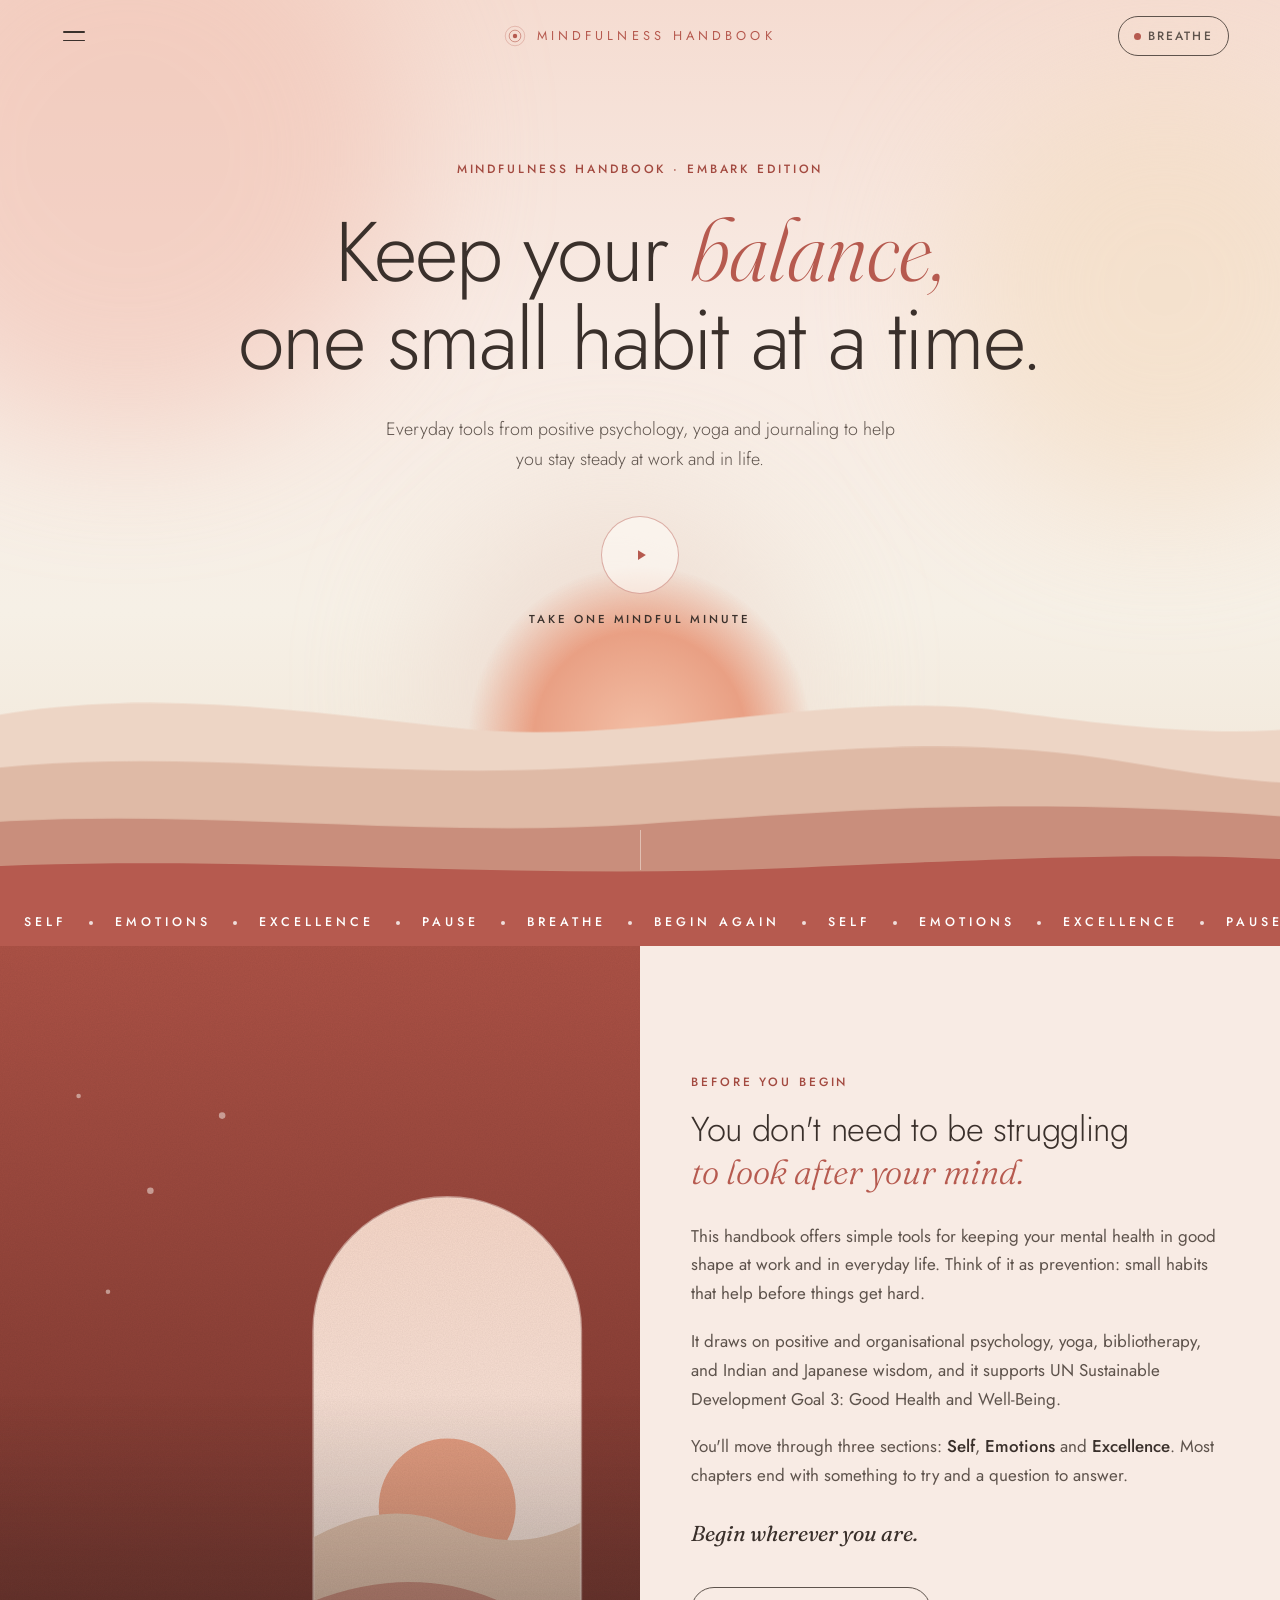
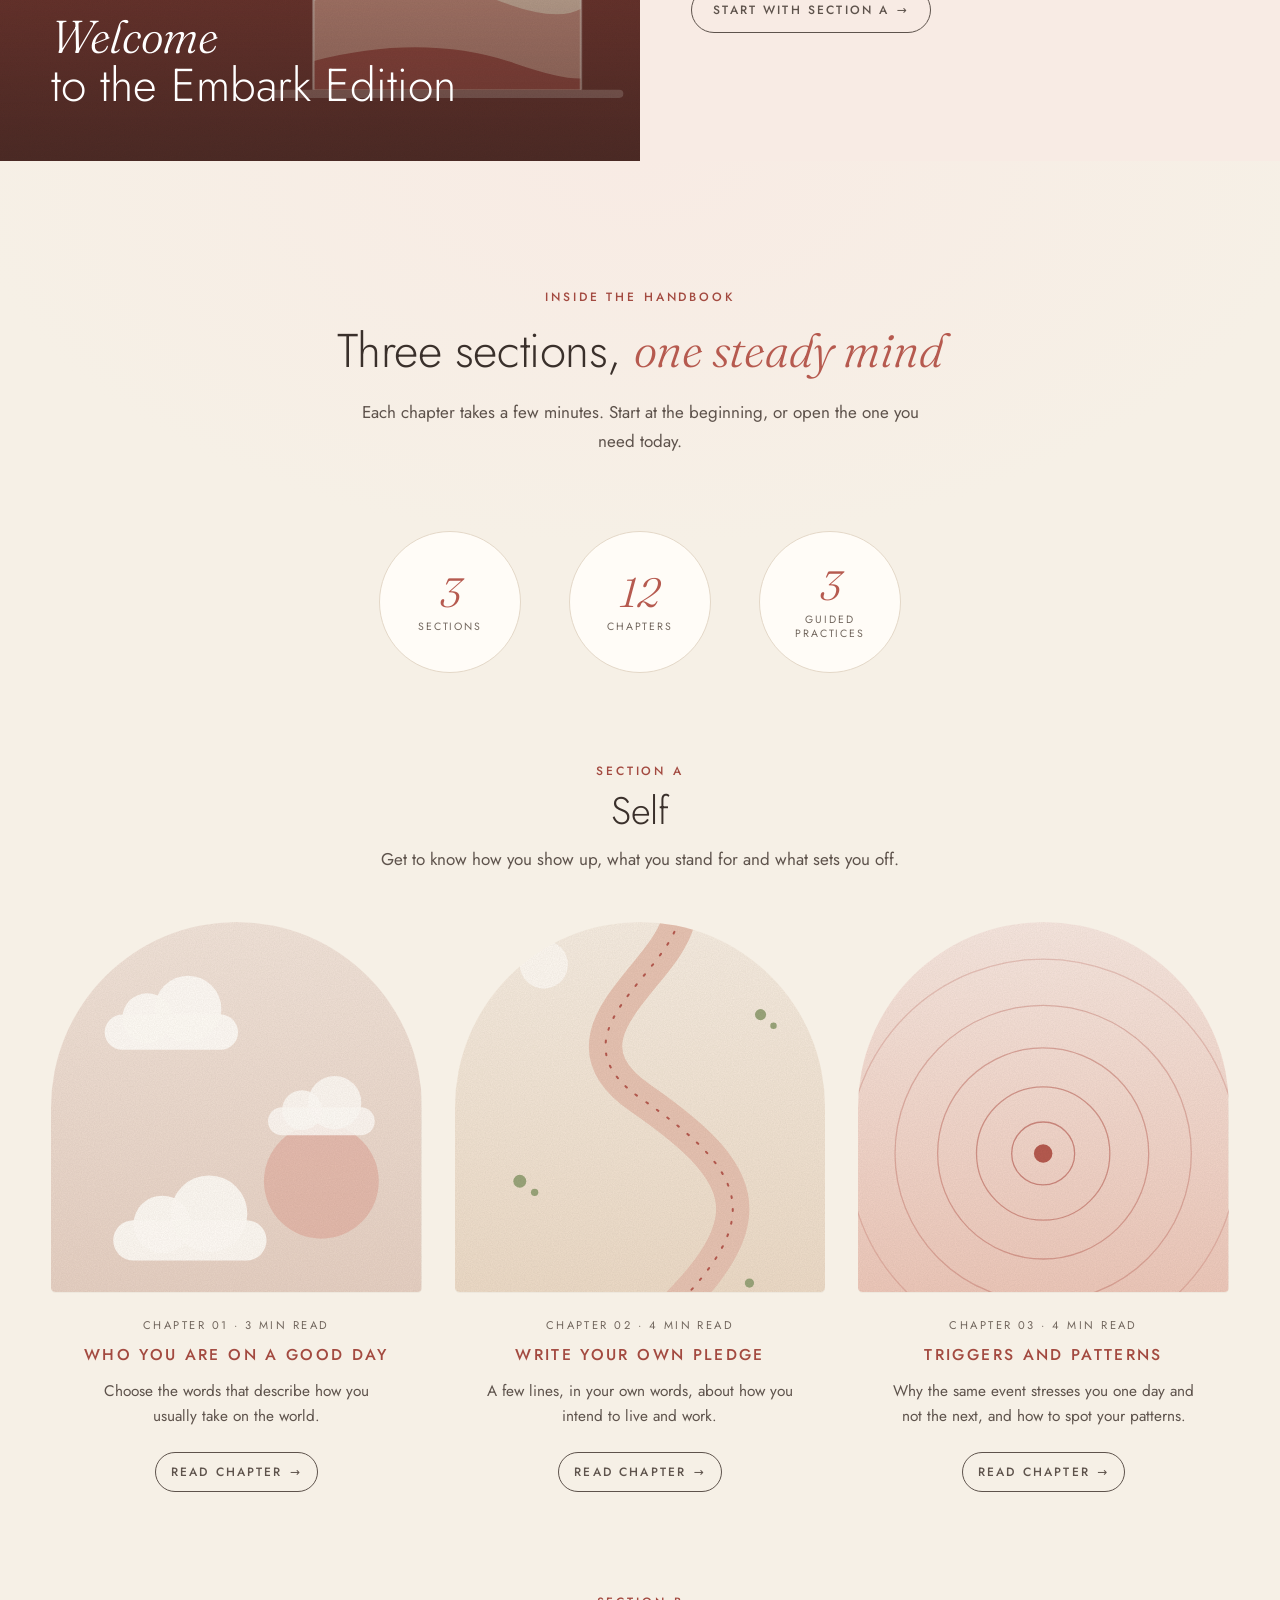
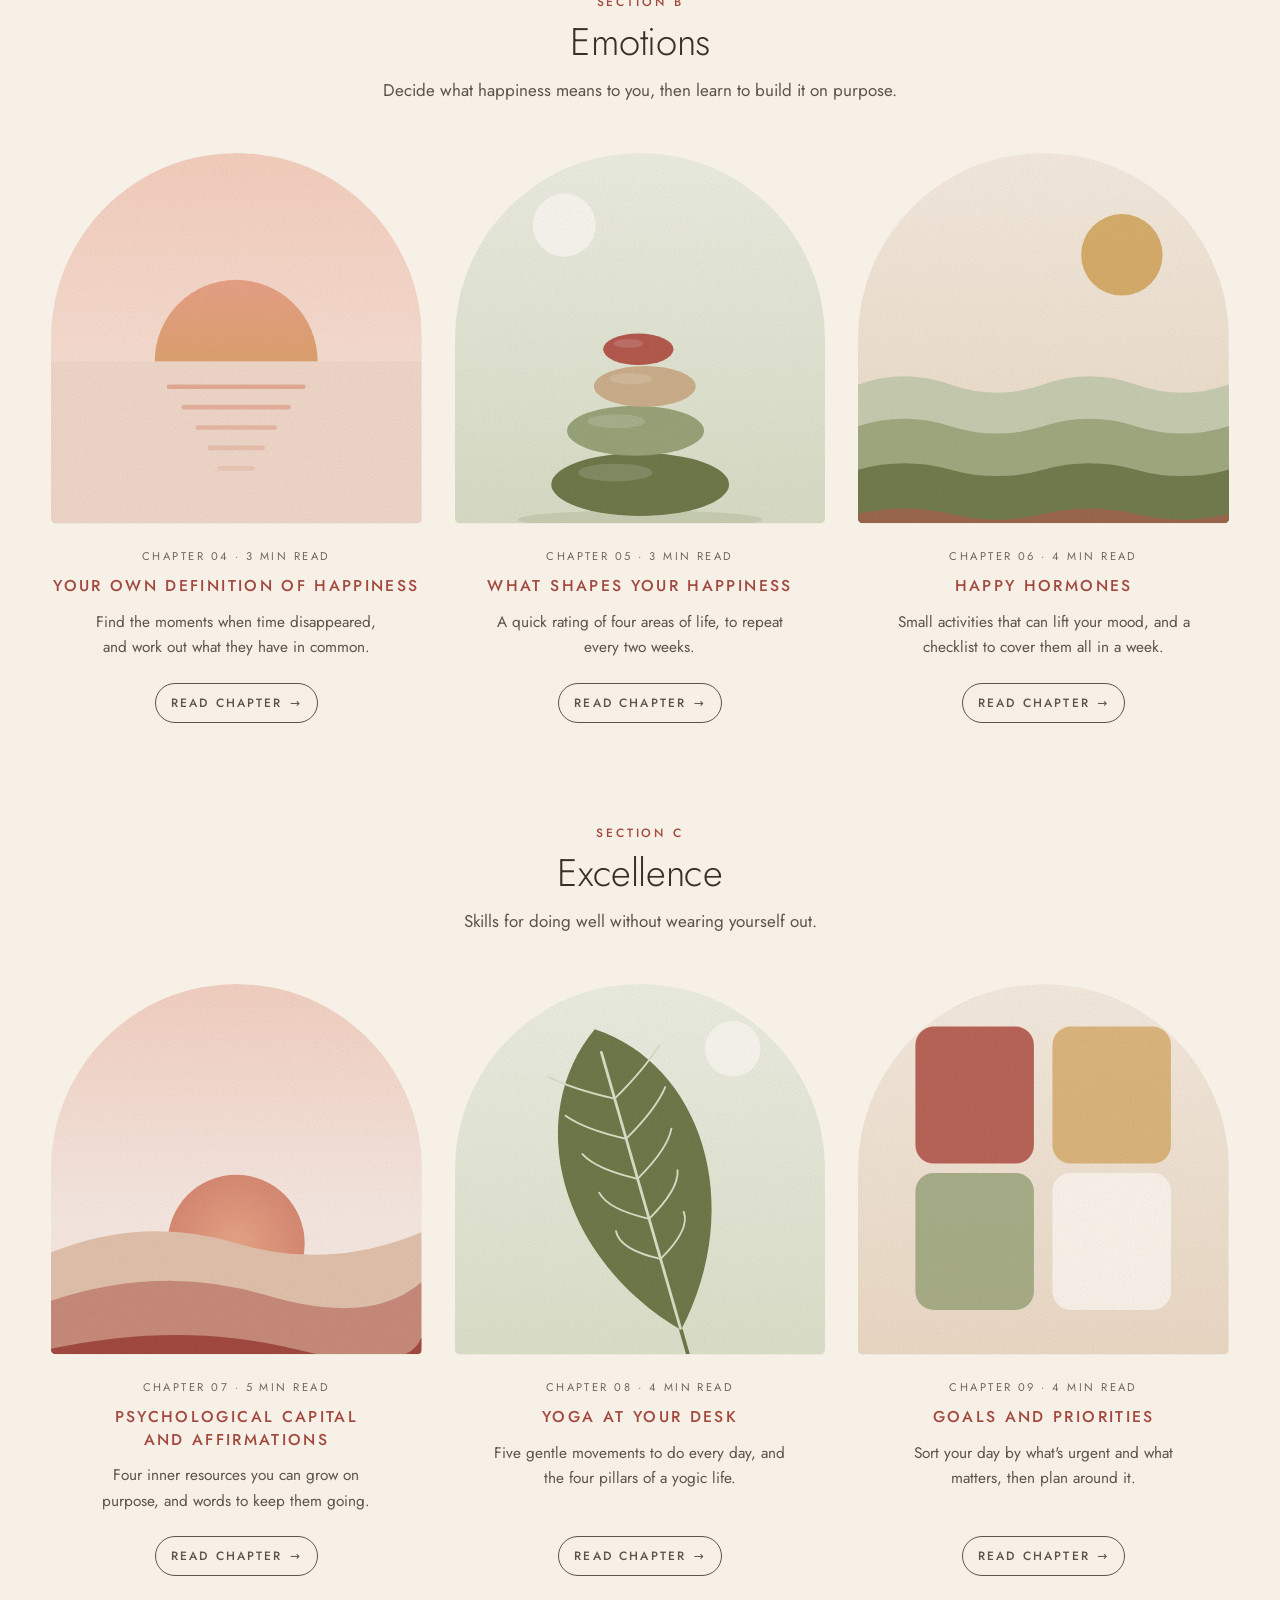
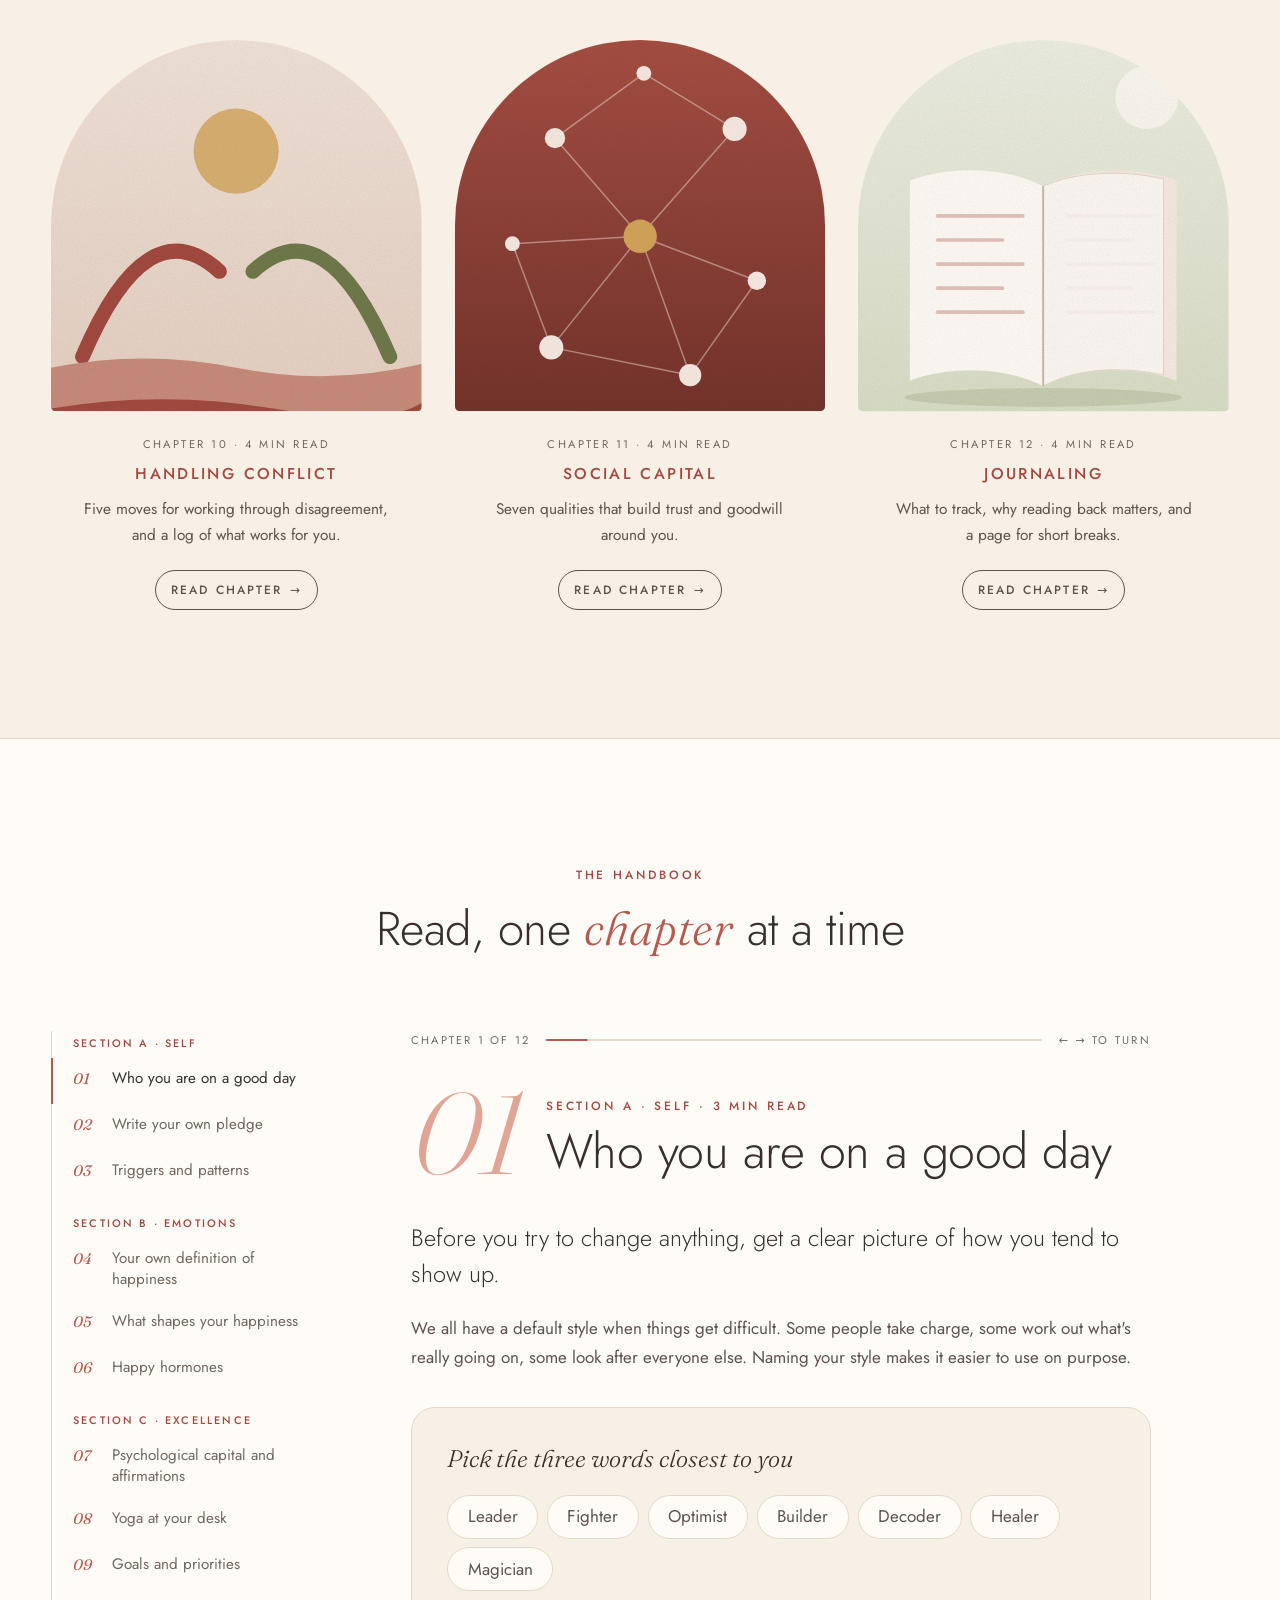
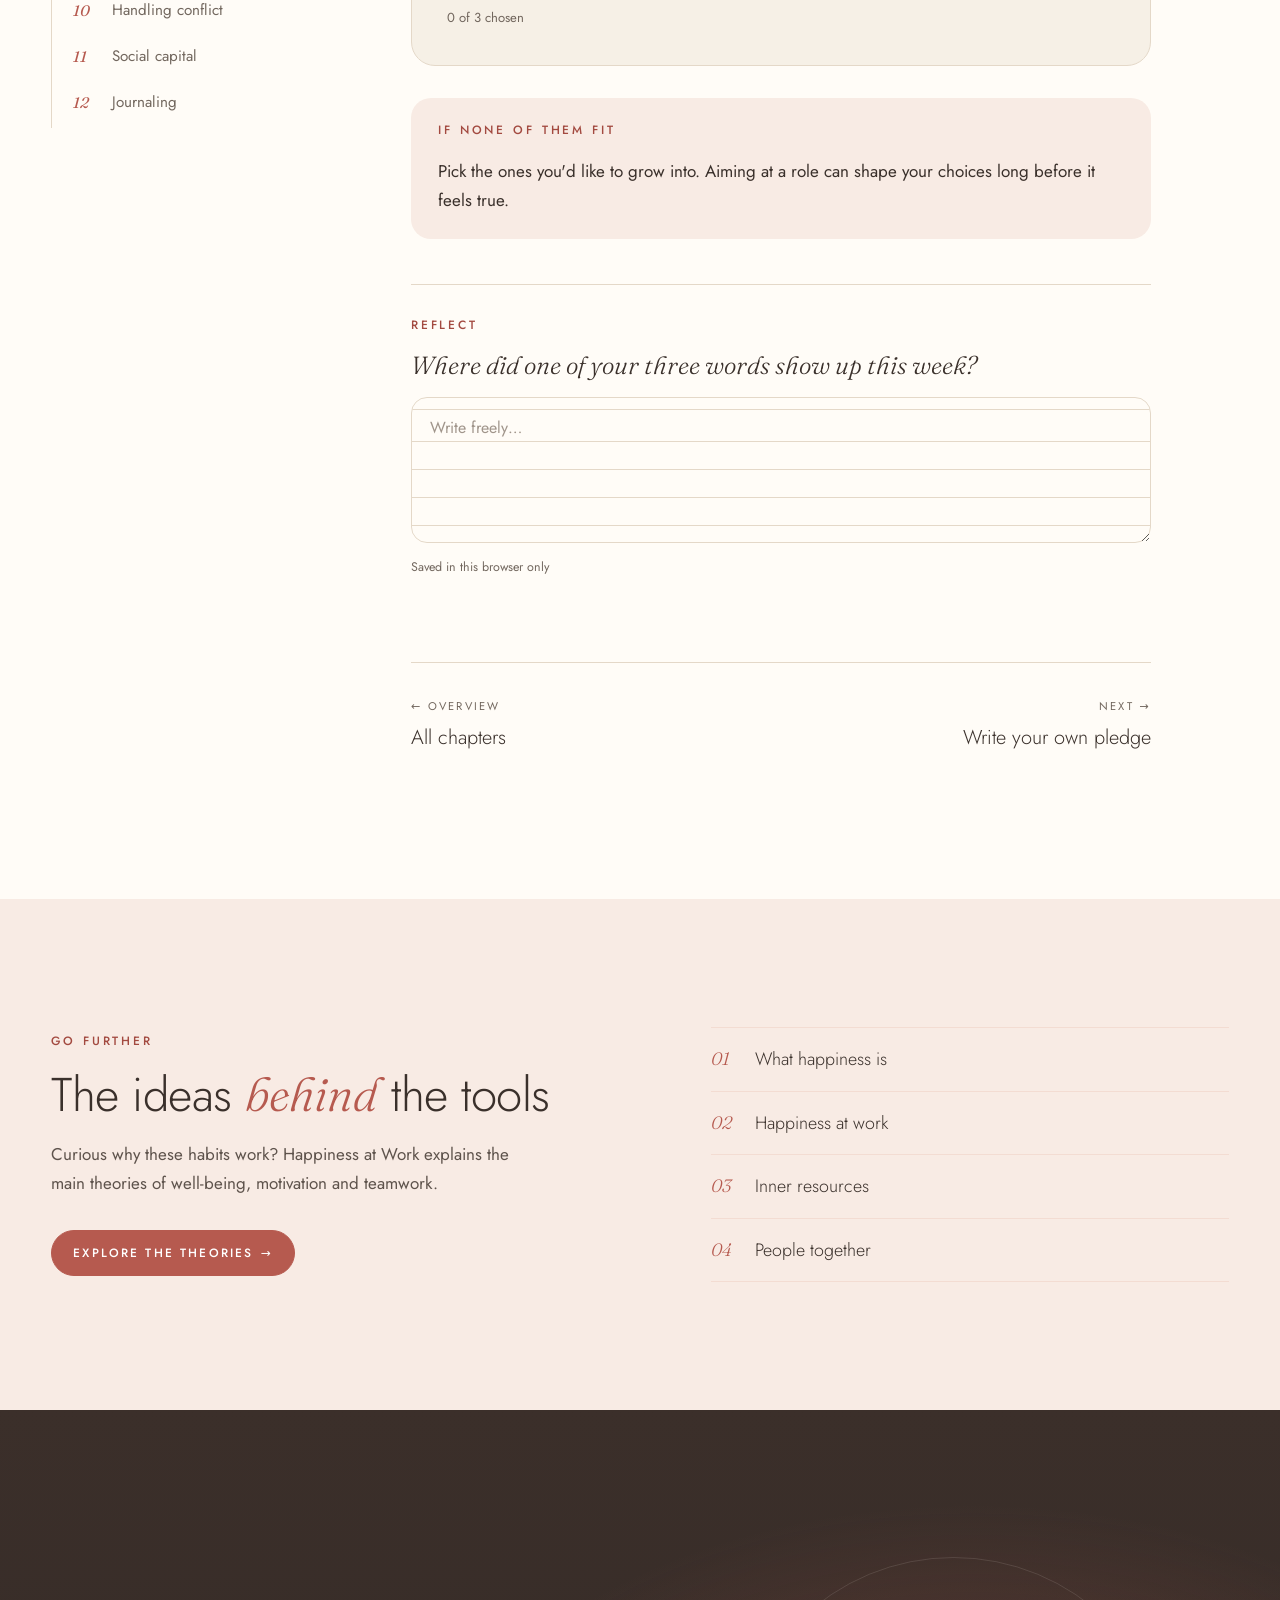
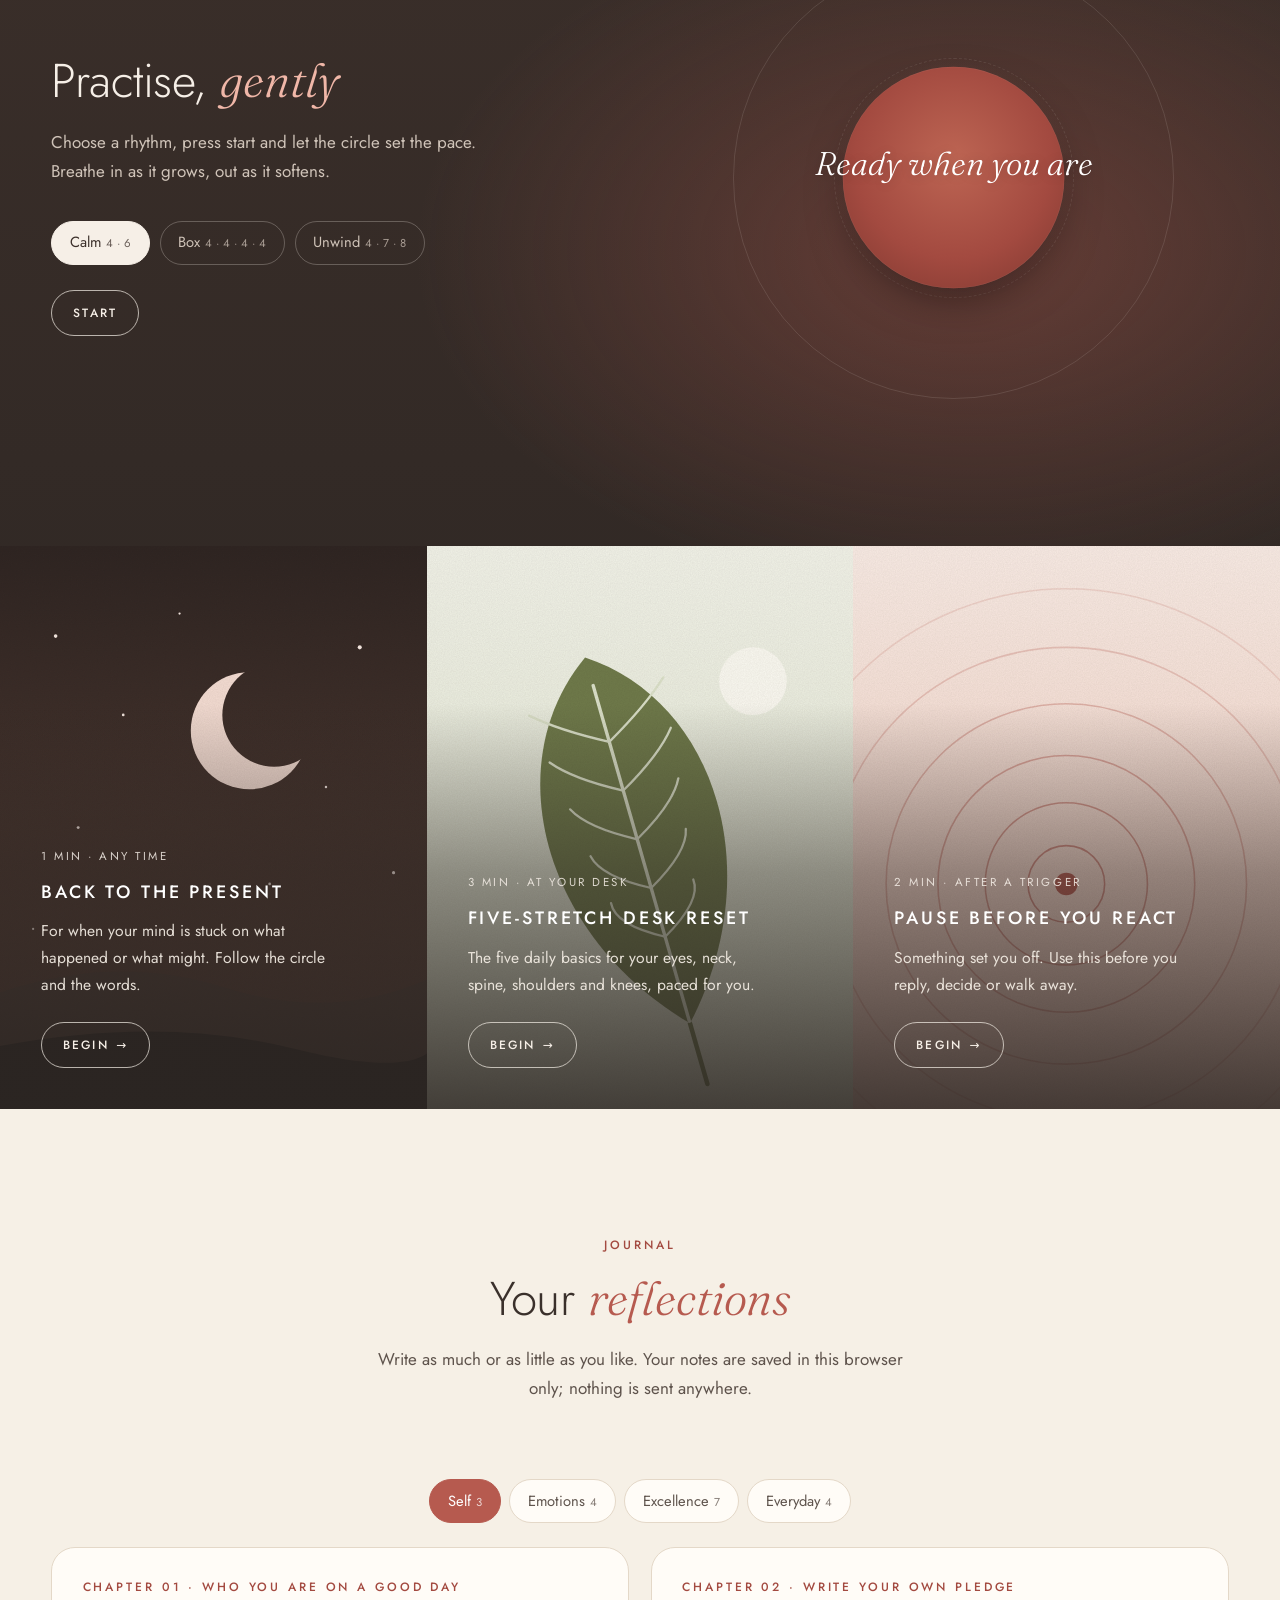
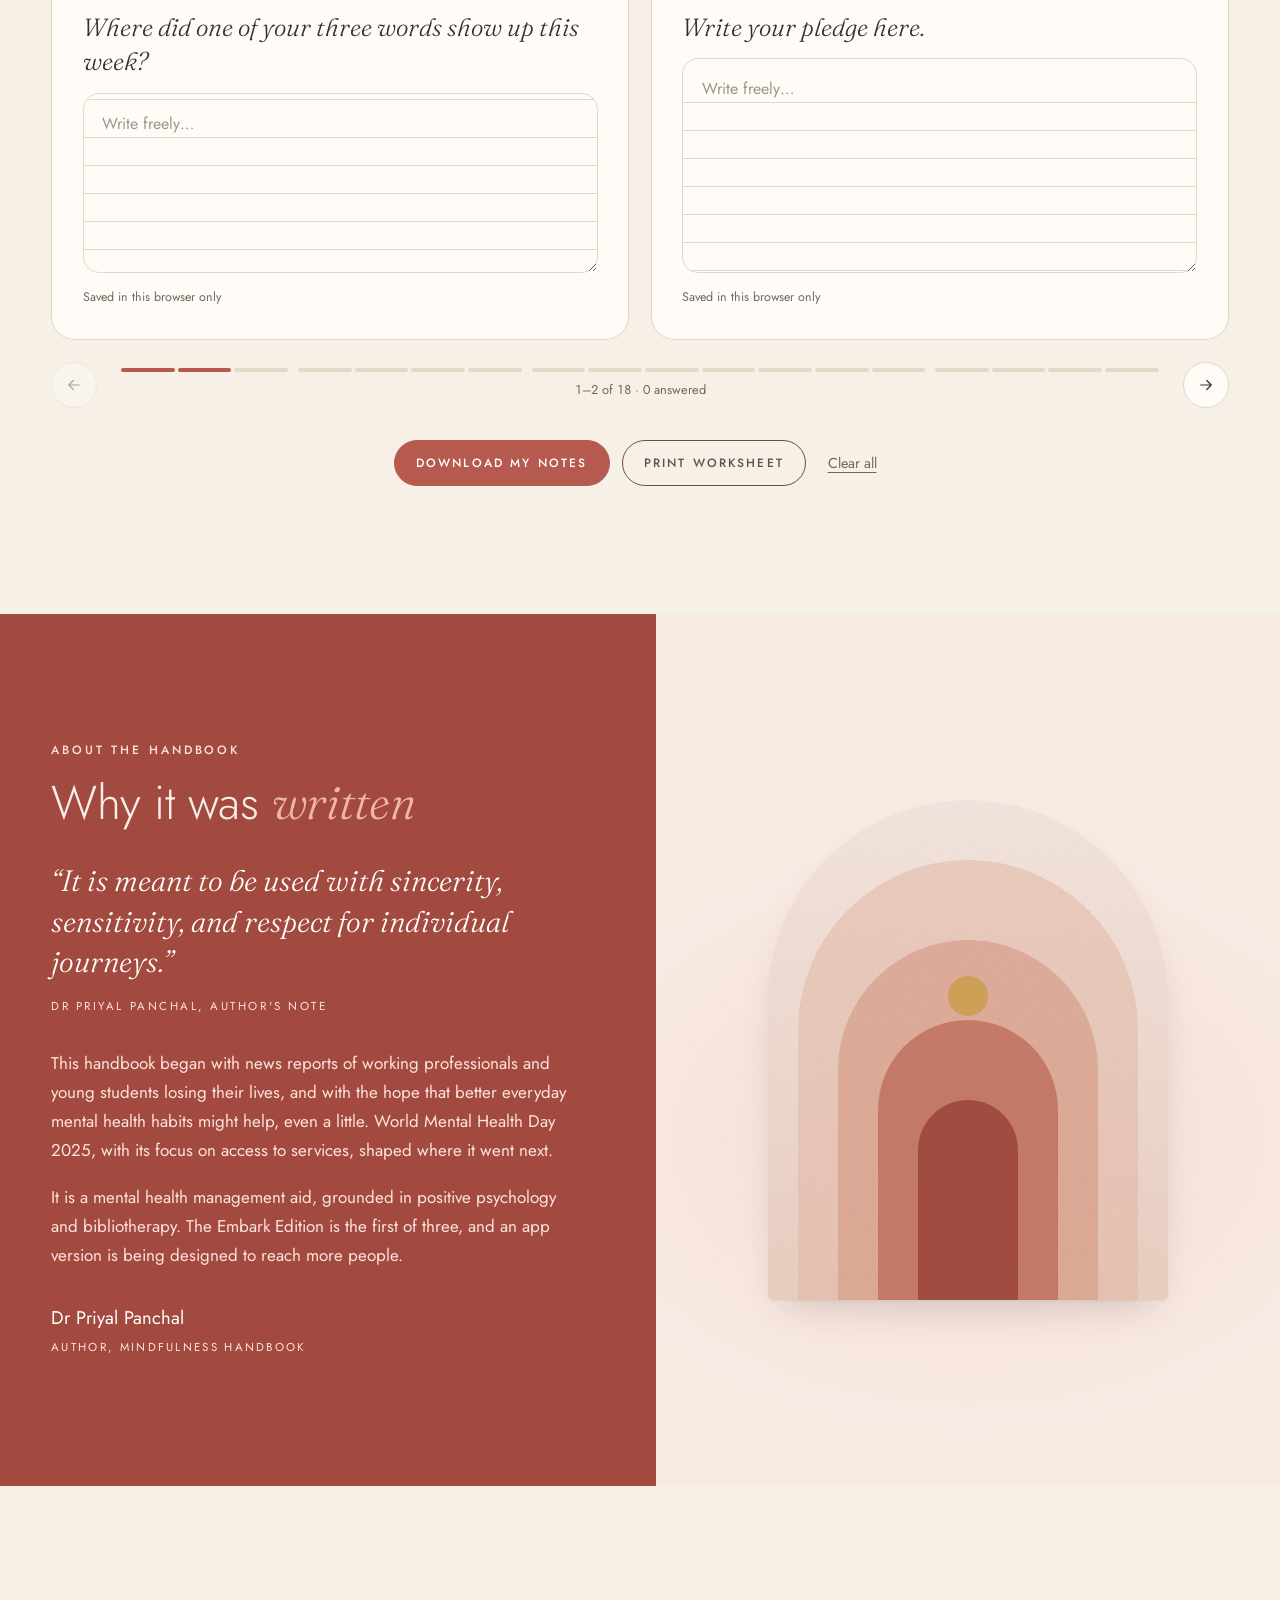
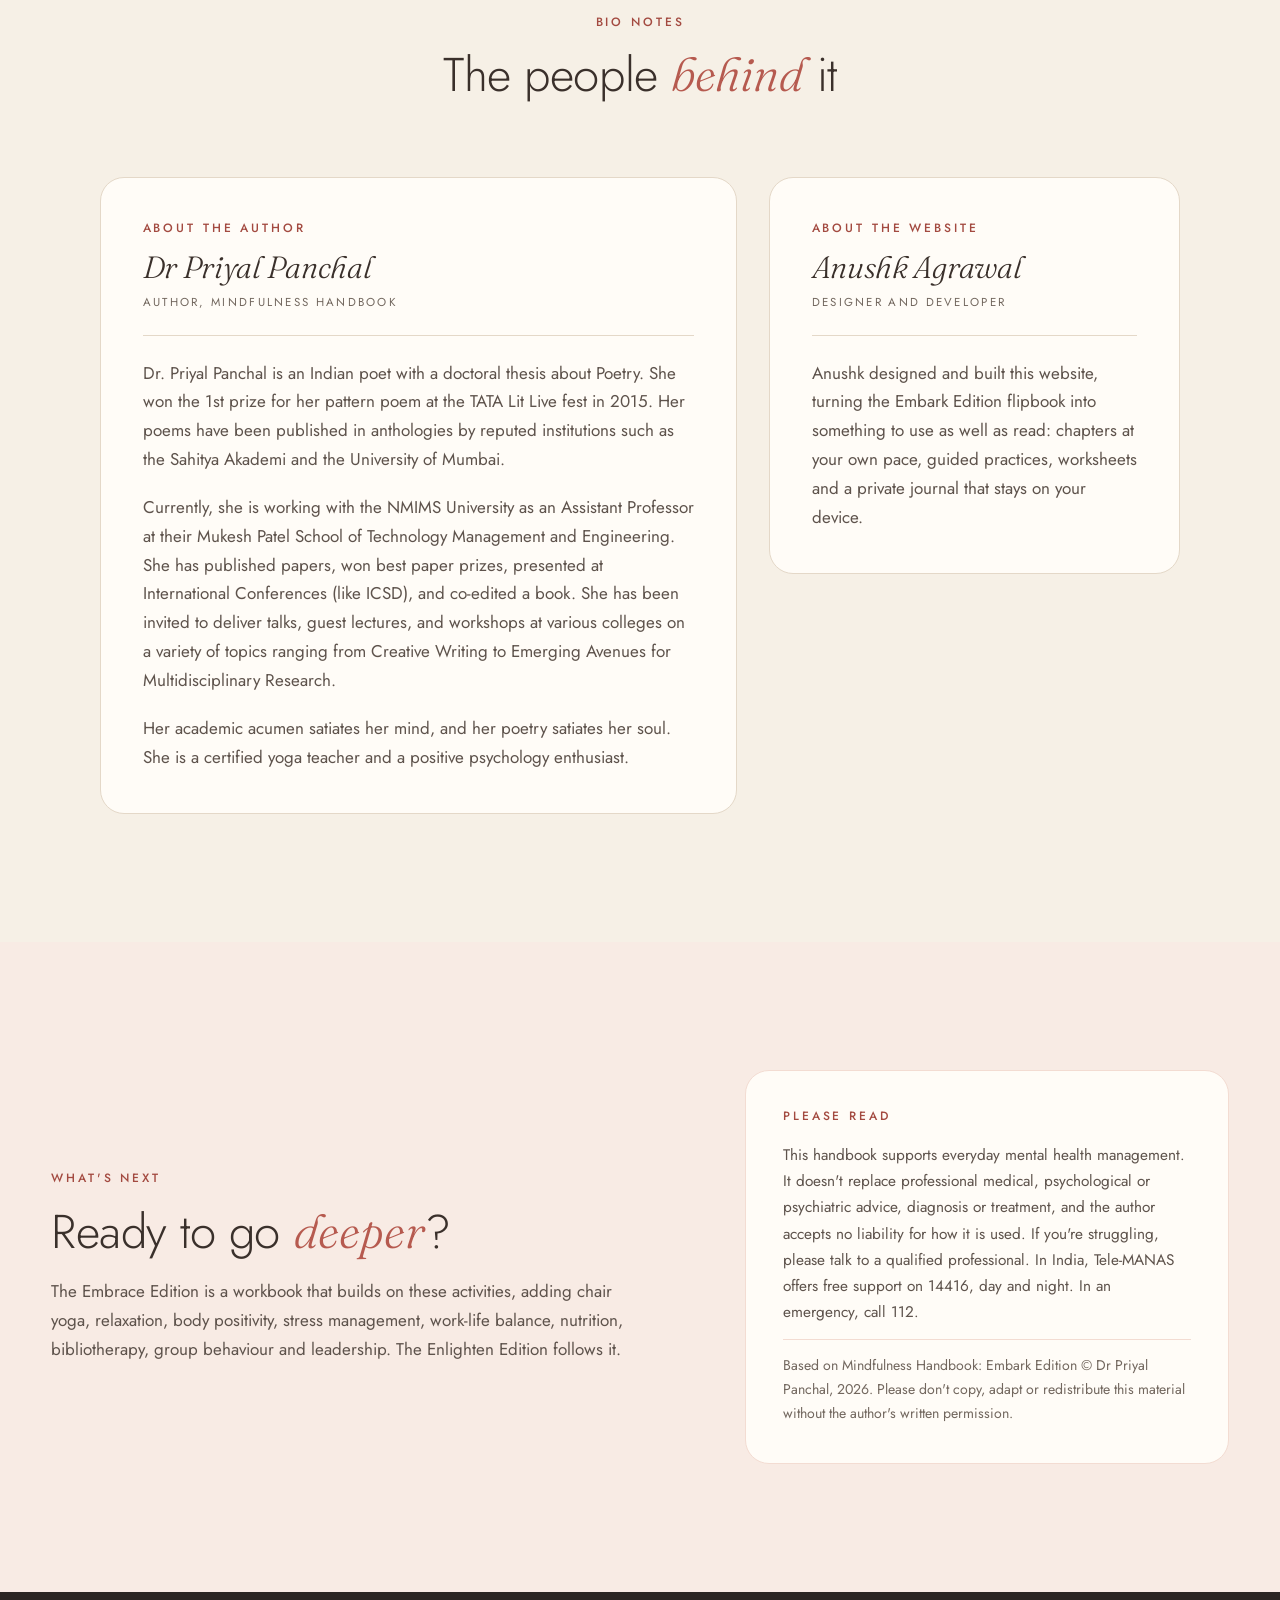
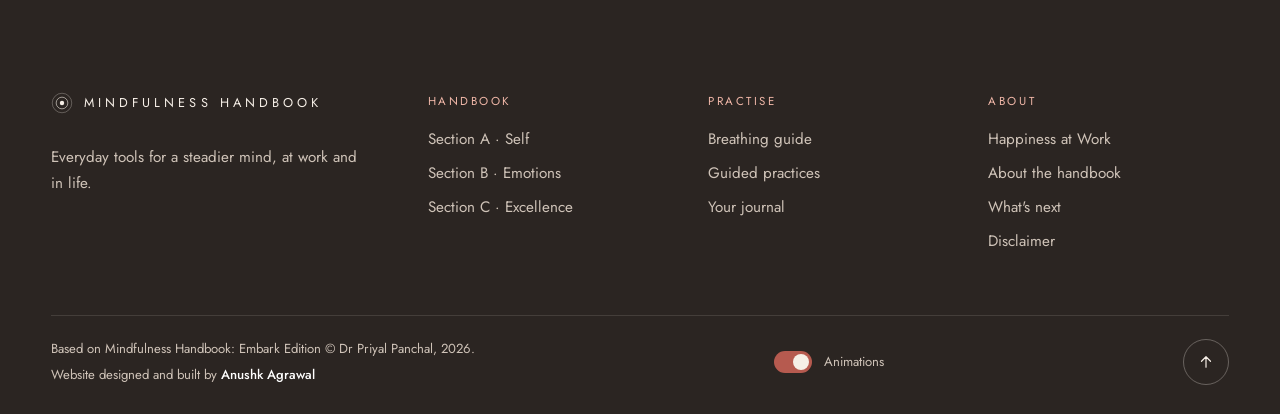
==== commit 37373636: "Use the handbook's exact quote, add bio notes, ready chair yoga audio - The About quote now matches " ====
--- a/index.html
+++ b/index.html
@@ -11,7 +11,7 @@
   <link rel="preconnect" href="https://fonts.googleapis.com">
   <link rel="preconnect" href="https://fonts.gstatic.com" crossorigin>
   <link rel="stylesheet" href="https://fonts.googleapis.com/css2?family=Fraunces:ital,opsz,wght@0,9..144,300..500;1,9..144,300..500&family=Jost:wght@300;400;500&display=swap">
-  <link rel="stylesheet" href="css/styles.css?v=5">
+  <link rel="stylesheet" href="css/styles.css?v=6">
   <script>
     /* set before first paint: JS on, and calm mode from the OS setting or the footer switch */
     (function () {
@@ -218,6 +218,17 @@
         <p class="about__sign" data-reveal style="--i:4"><span data-bind="author.name"></span><span data-bind="author.role"></span></p>
       </div>
       <div class="about__media" data-author-media></div>
+    </section>
+
+    <!-- ============ Bio notes ============ -->
+    <section class="people" id="people" aria-labelledby="people-title">
+      <div class="container">
+        <div class="section-head">
+          <p class="eyebrow" data-bind="people.eyebrow" data-reveal></p>
+          <h2 class="h2" id="people-title" data-bind-rich="people.heading" data-reveal style="--i:1"></h2>
+        </div>
+        <div class="people__grid" data-people></div>
+      </div>
     </section>
 
     <!-- ============ Feedback + disclaimer ============ -->
@@ -311,8 +322,8 @@
 
   <div class="toast" role="status" aria-live="polite" data-toast></div>
 
-  <script src="js/content.js?v=5"></script>
-  <script src="js/art.js?v=5"></script>
-  <script src="js/app.js?v=5"></script>
+  <script src="js/content.js?v=6"></script>
+  <script src="js/art.js?v=6"></script>
+  <script src="js/app.js?v=6"></script>
 </body>
 </html>
--- a/css/styles.css
+++ b/css/styles.css
@@ -1044,6 +1044,21 @@
   font-size: .95rem;
 }
 .practice-box .pill { margin-top: 1.6rem; }
+.practice-box .listen {
+  display: flex;
+  width: fit-content;
+  margin-top: .65rem;
+  font-variant-numeric: tabular-nums;
+}
+.listen__icon {
+  flex: none;
+  border-style: solid;
+  border-width: .42em 0 .42em .68em;
+  border-color: transparent transparent transparent currentColor;
+}
+.listen.is-playing { background: var(--terracotta); border-color: var(--terracotta); color: #fff; }
+.listen.is-playing:hover { background: var(--terra-deep); border-color: var(--terra-deep); }
+.listen.is-playing .listen__icon { width: .66em; height: .84em; border-width: 0 .22em; border-color: currentColor; }
 
 .pull {
   margin: 2.4rem 0 0;
@@ -1367,6 +1382,38 @@
   box-shadow: var(--shadow-soft);
 }
 .portrait img { width: 100%; height: 100%; object-fit: cover; }
+
+/* ---------- 15b. Bio notes ---------- */
+.people { padding: var(--section-pad) 0; background: var(--cream); }
+.people__grid {
+  display: grid;
+  grid-template-columns: minmax(0, 1.55fr) minmax(0, 1fr);
+  gap: clamp(20px, 3vw, 32px);
+  align-items: start;
+  max-width: 1080px;
+  margin-inline: auto;
+}
+.person {
+  padding: clamp(1.6rem, 3.4vw, 2.6rem);
+  border: 1px solid var(--line);
+  border-radius: var(--r-card);
+  background: var(--paper);
+}
+.person .eyebrow { margin-bottom: .8rem; }
+.person__name {
+  font-family: var(--serif);
+  font-style: italic;
+  font-size: clamp(1.55rem, 2.4vw, 2rem);
+  line-height: 1.2;
+}
+.person__role {
+  margin-top: .45rem;
+  font-size: .72rem;
+  letter-spacing: .2em;
+  text-transform: uppercase;
+  color: var(--muted);
+}
+.person__bio { margin-top: 1.4rem; padding-top: 1.4rem; border-top: 1px solid var(--line); }
 
 /* ---------- 16. Feedback + disclaimer ---------- */
 .feedback { padding: var(--section-pad) 0; background: var(--blush); }
@@ -1950,6 +1997,7 @@
 
   .about__panel { justify-self: stretch; width: auto; }
   .about__media { min-height: 0; padding: 56px var(--page-pad); }
+  .people__grid { grid-template-columns: minmax(0, 1fr); }
   .portrait { width: min(320px, 78%); }
 
   .pacer { padding: clamp(64px, 14vw, 96px) 0; }
@@ -2182,6 +2230,8 @@
   .js [data-reveal] { opacity: 1 !important; transform: none !important; filter: none !important; }
   .welcome, .about { display: block; background: none; color: #222; }
   .about .h2, .about__quote p, .about__sign span { color: #222 !important; }
+  .people { padding: .6cm 0 0; background: none; }
+  .person { background: none; border-color: #ccc; break-inside: avoid; margin-bottom: .4cm; }
   .reader, .reflect { padding: 0; background: none; border: 0; }
   .print-chapters { display: block; }
   .print-chapters .chapter__inner { break-before: page; }
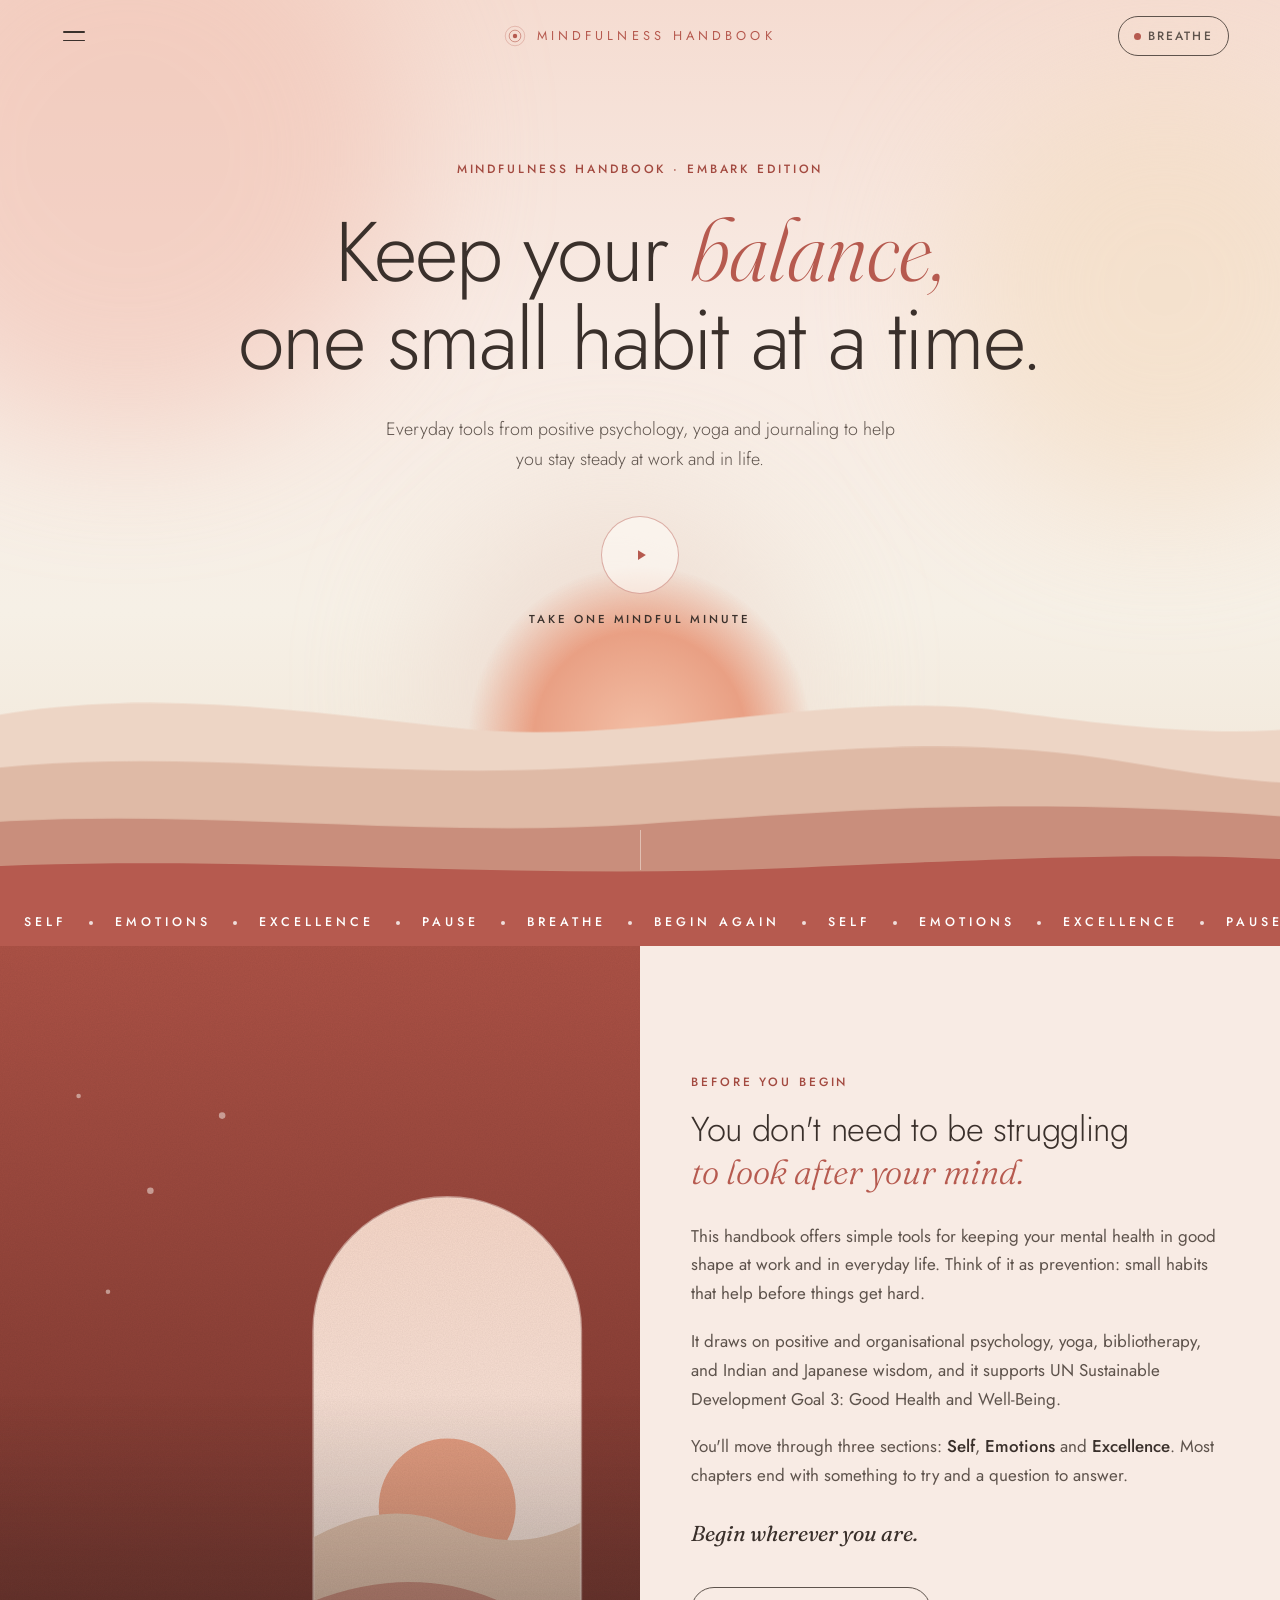
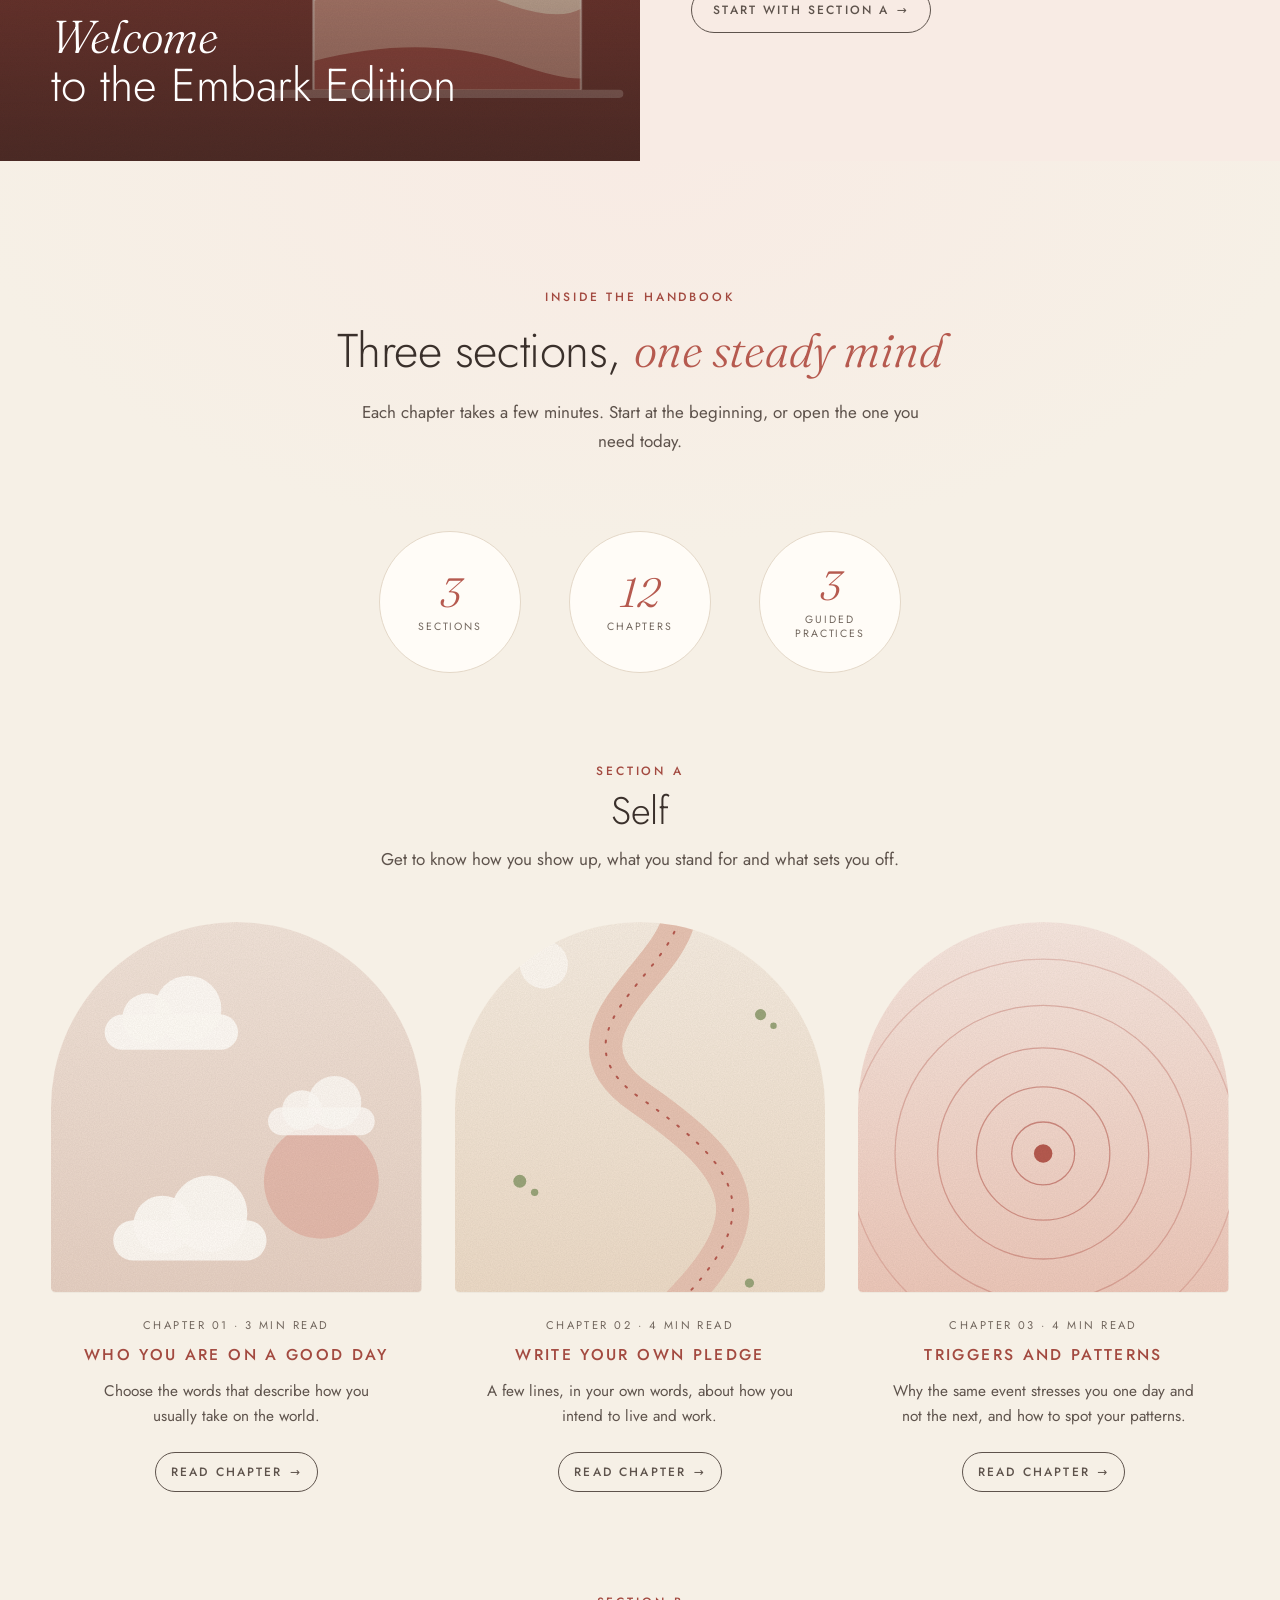
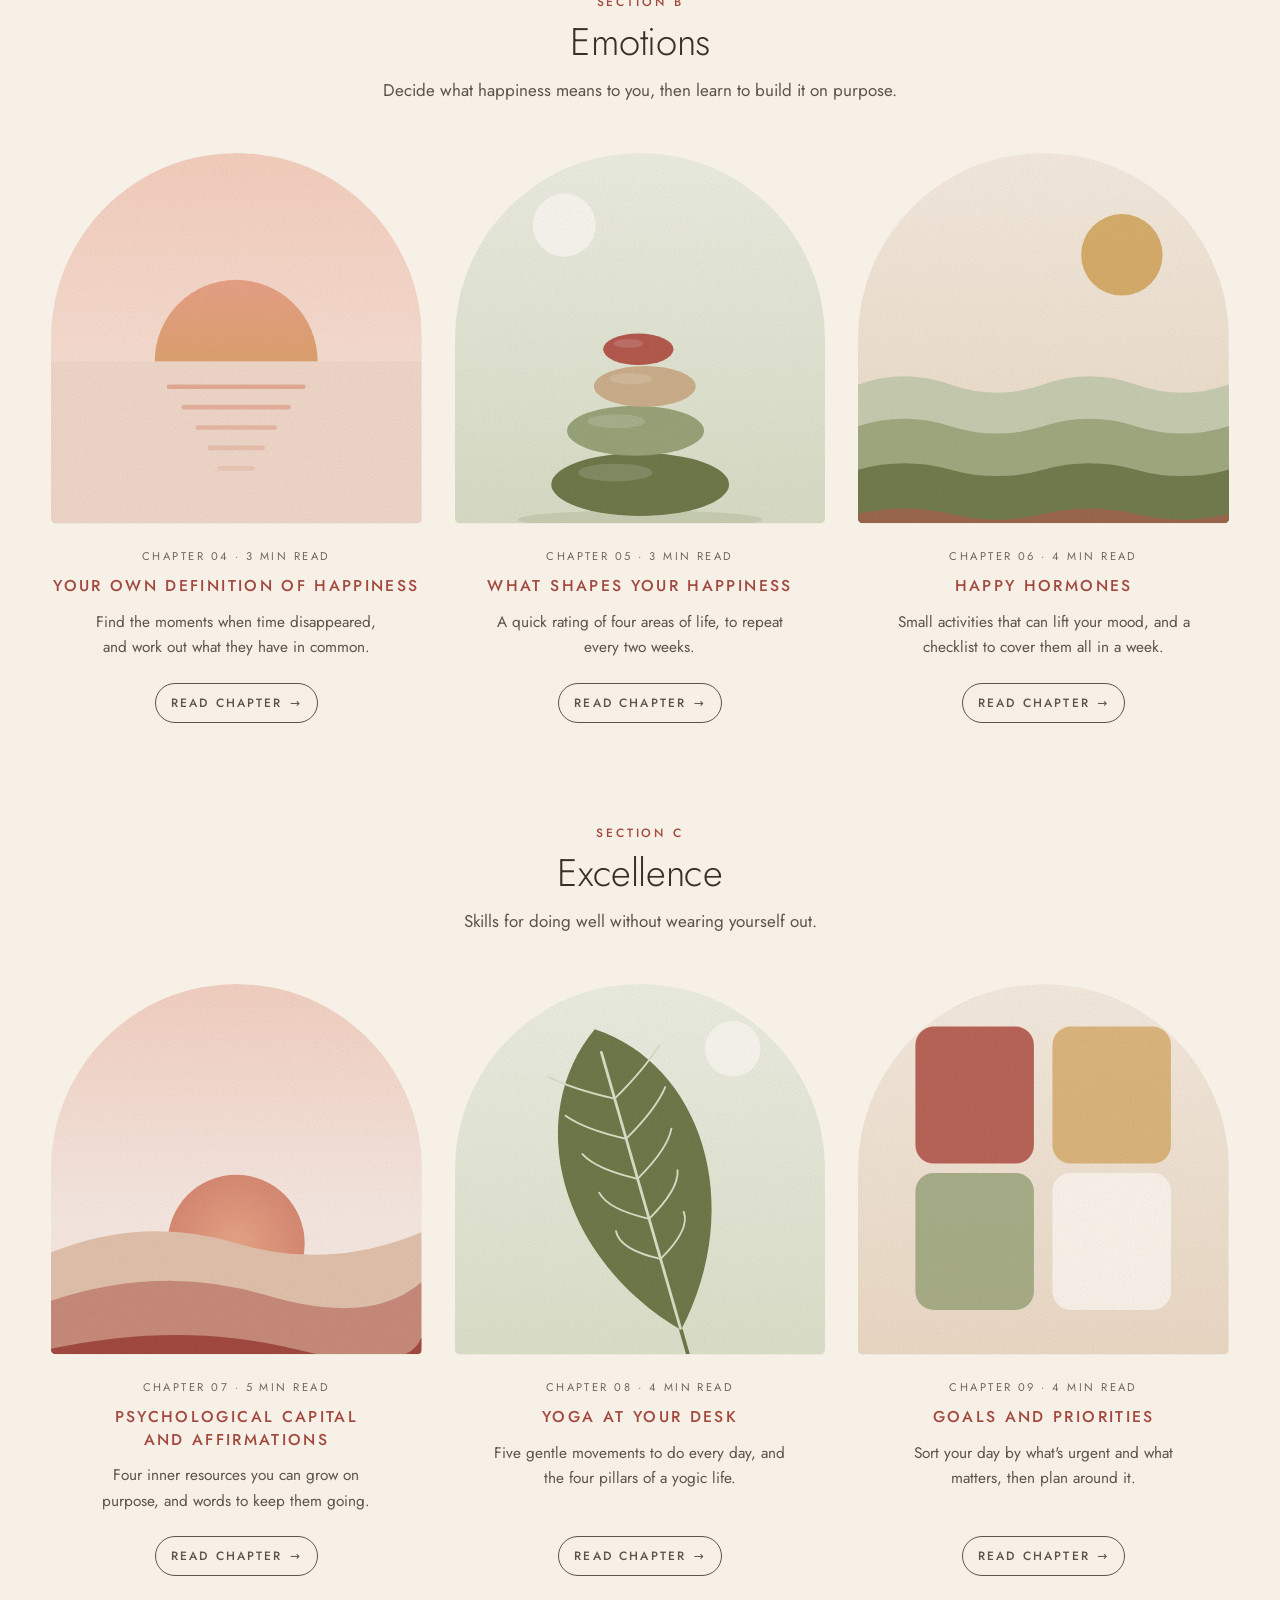
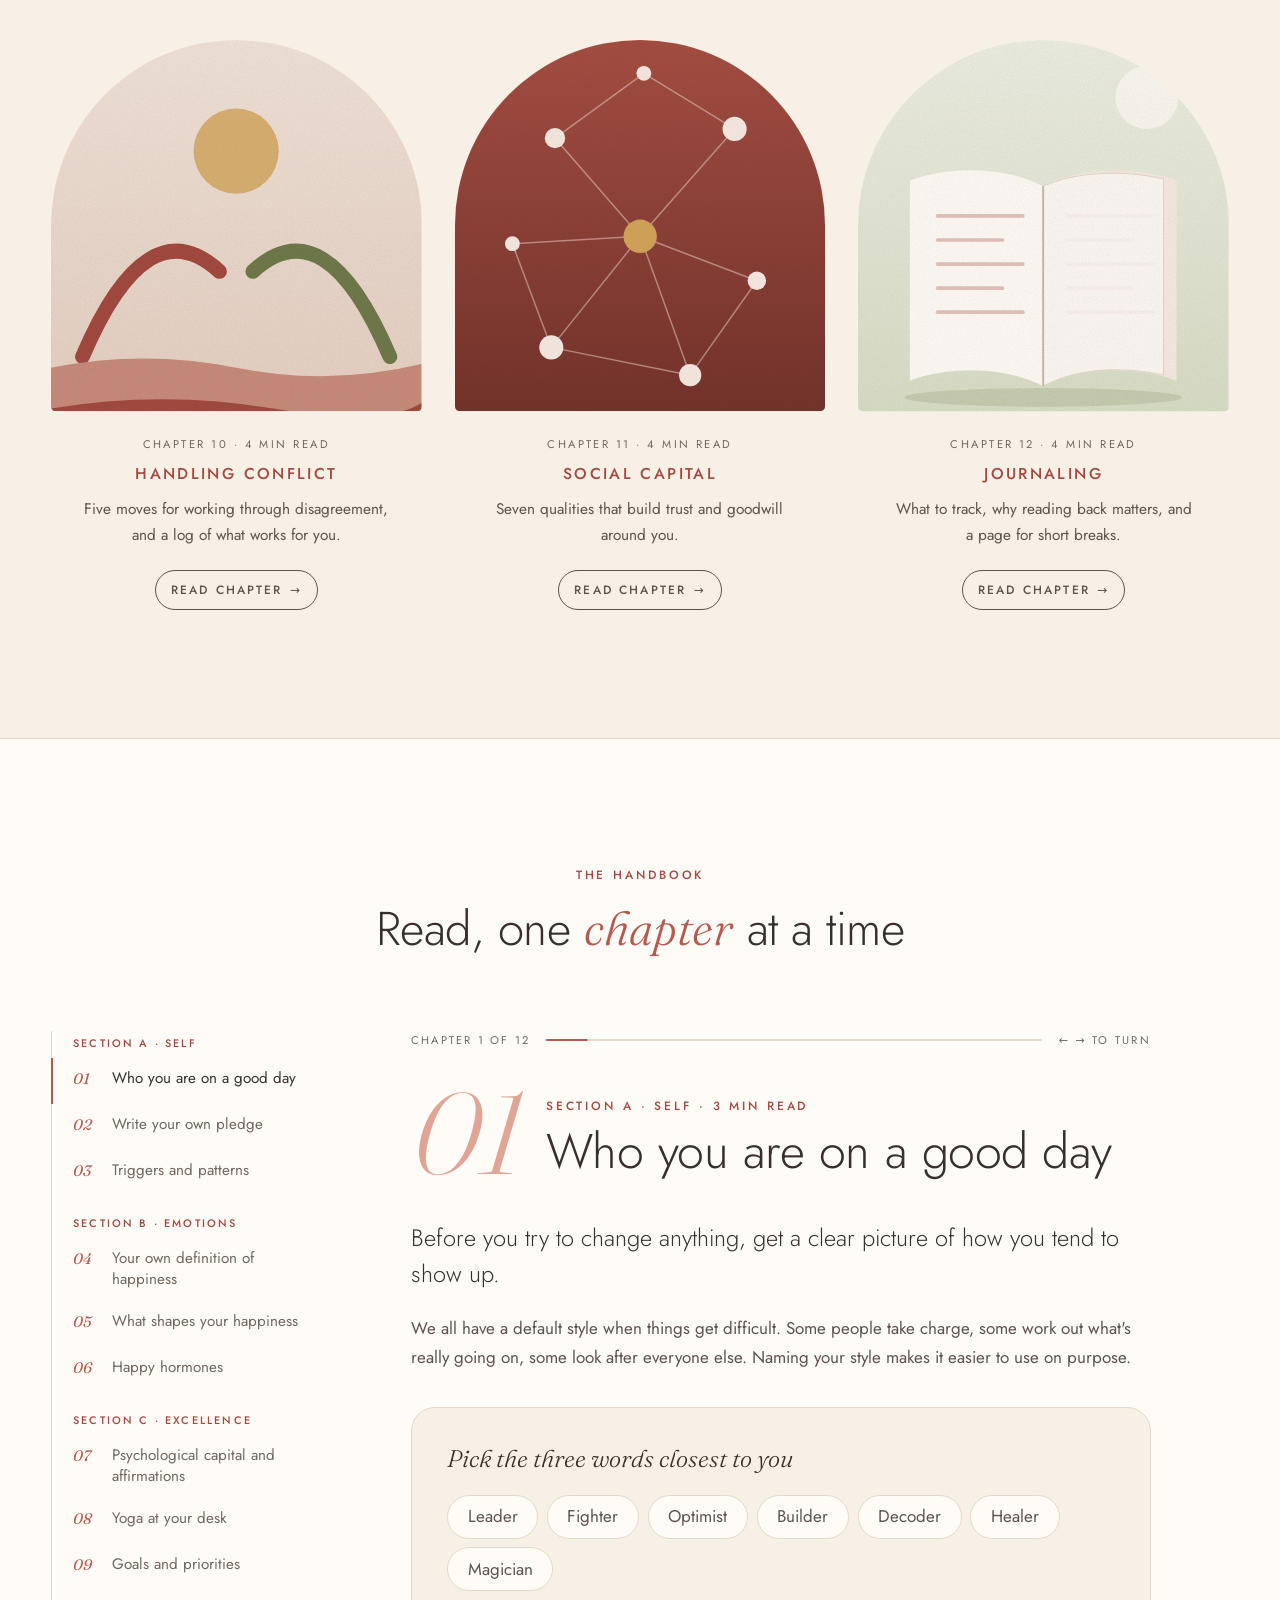
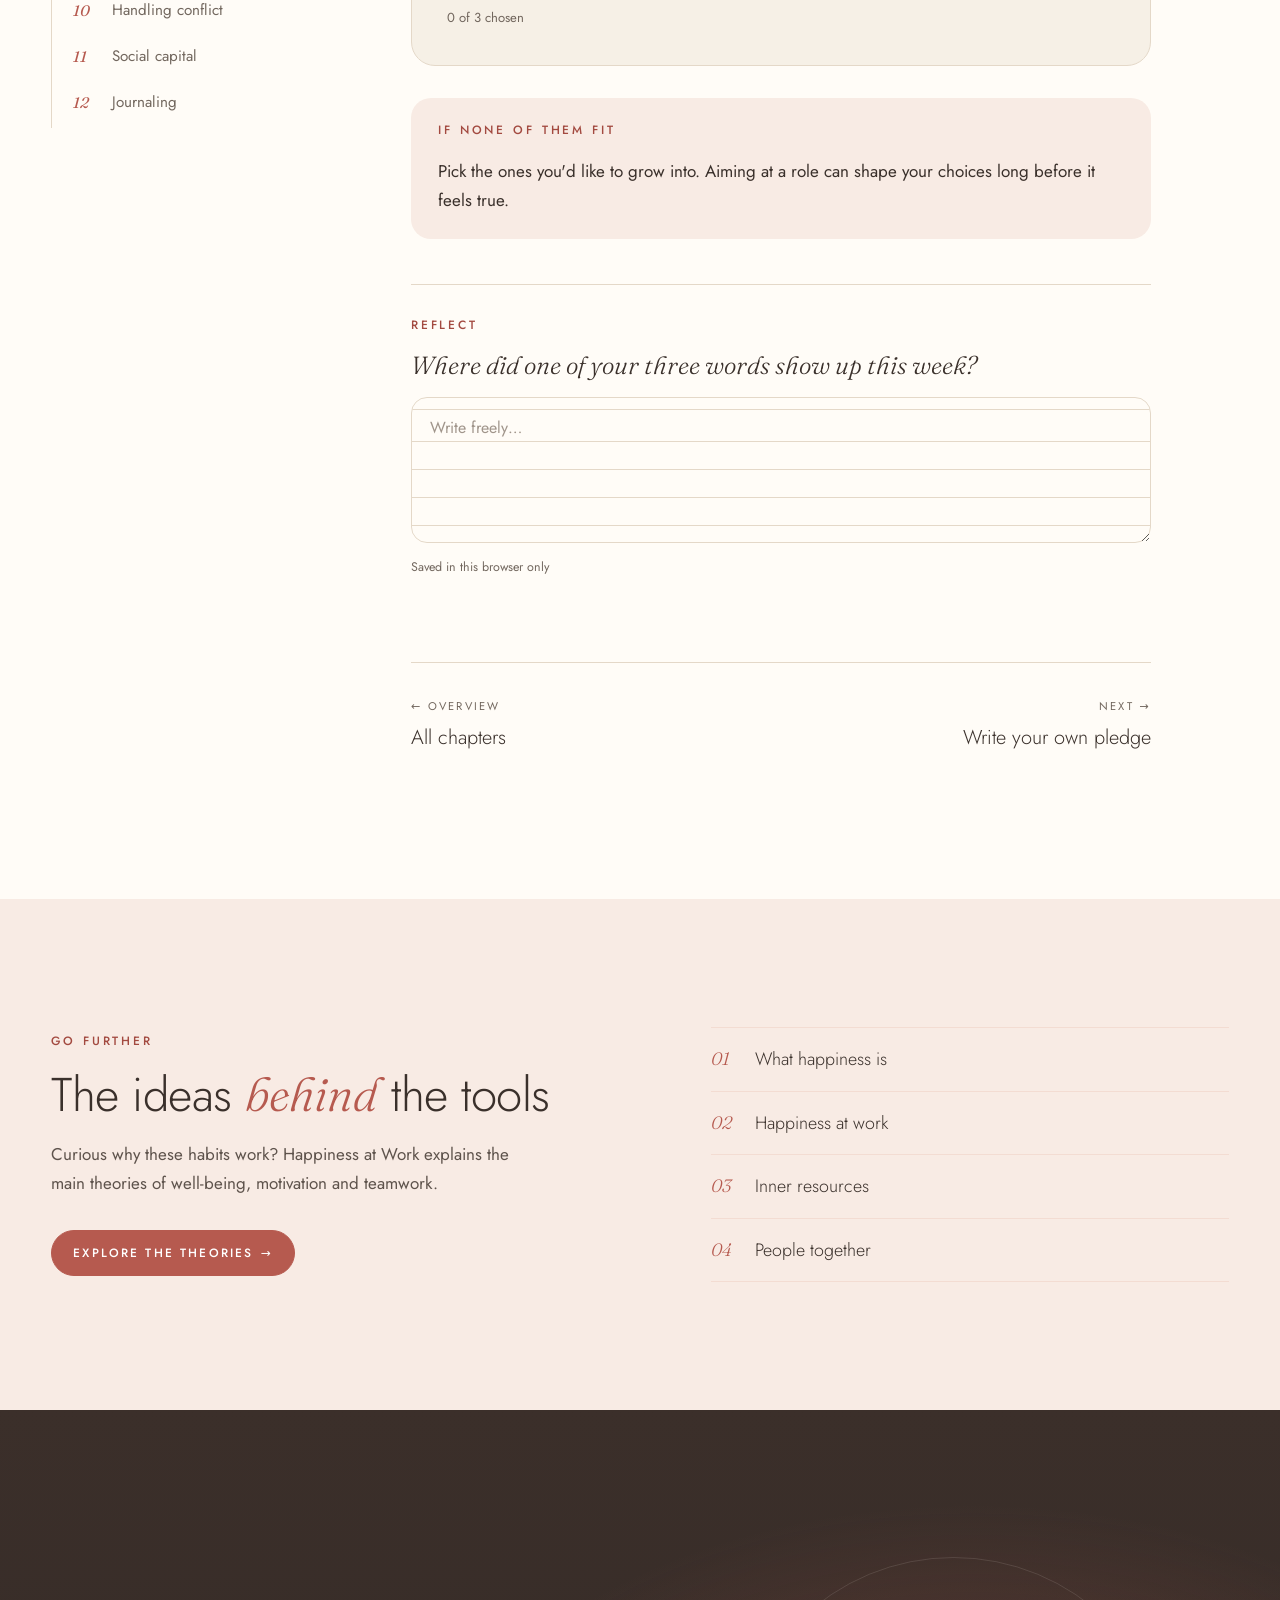
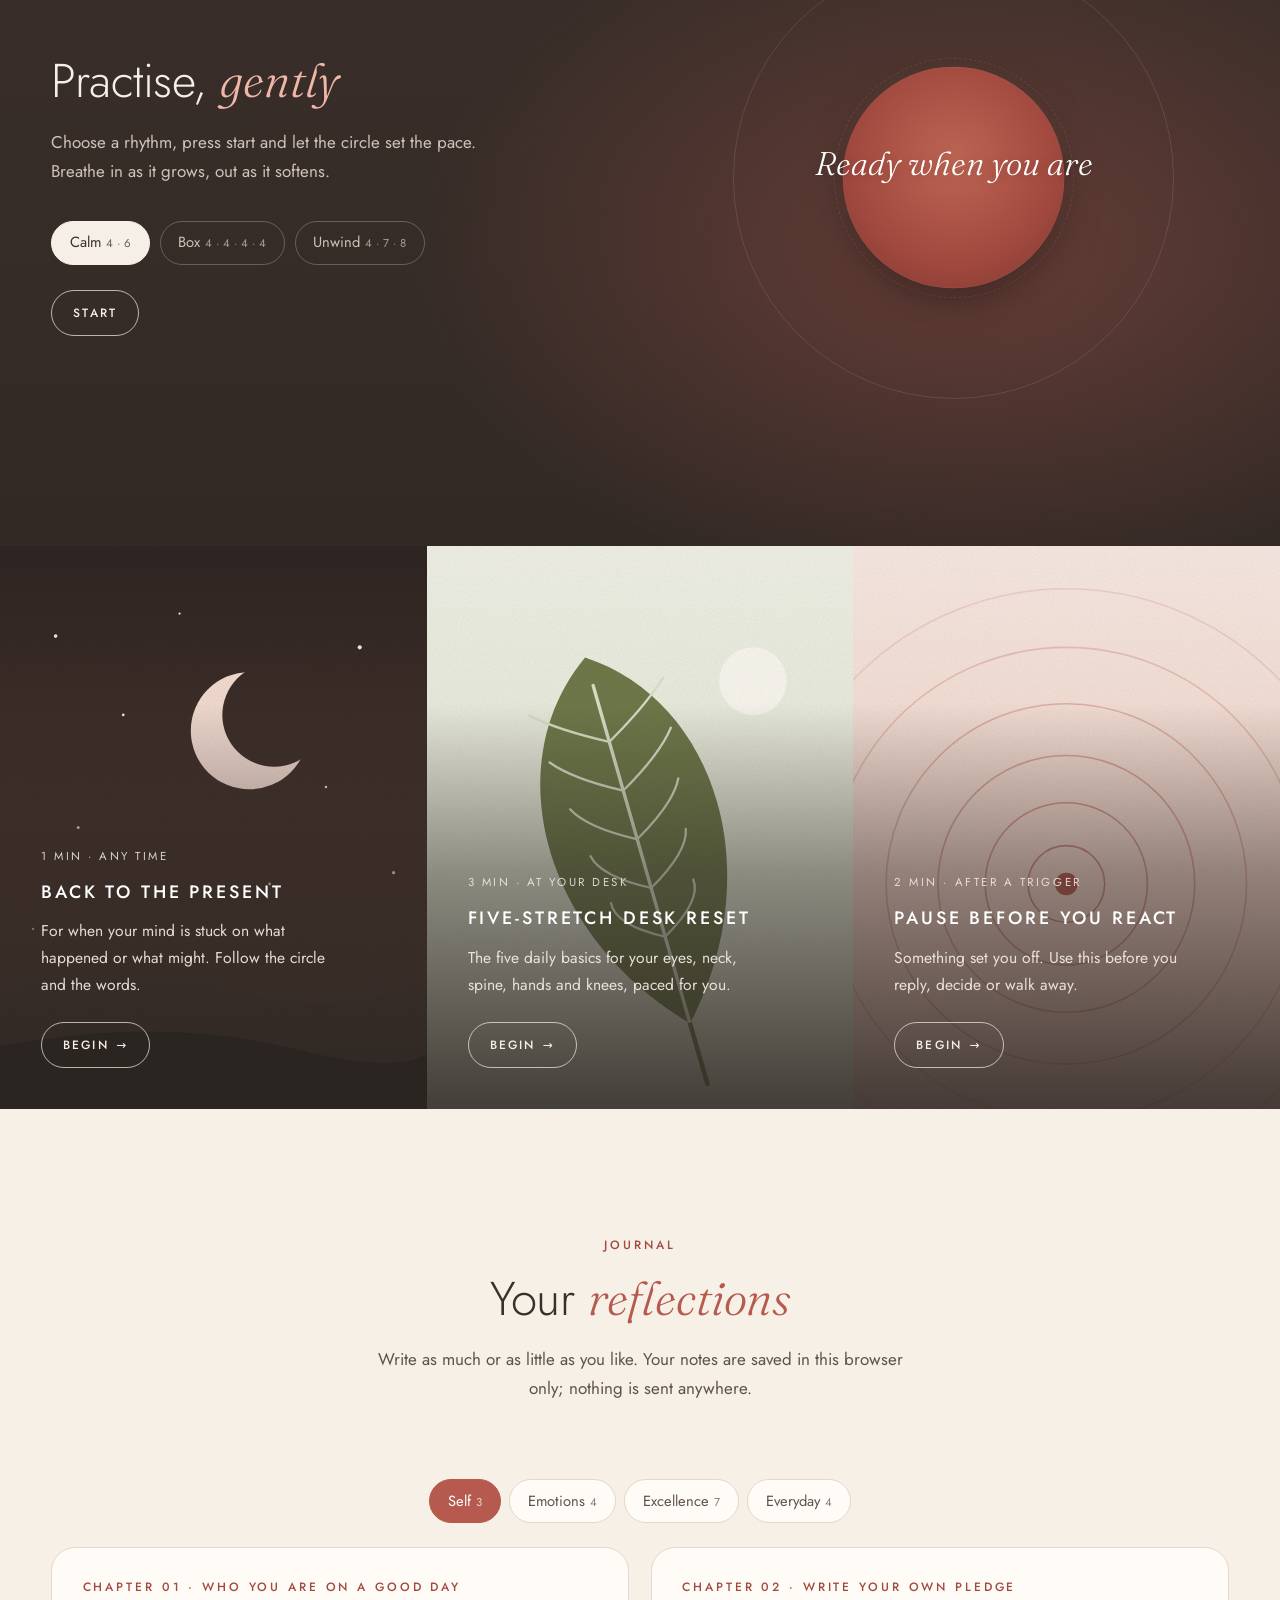
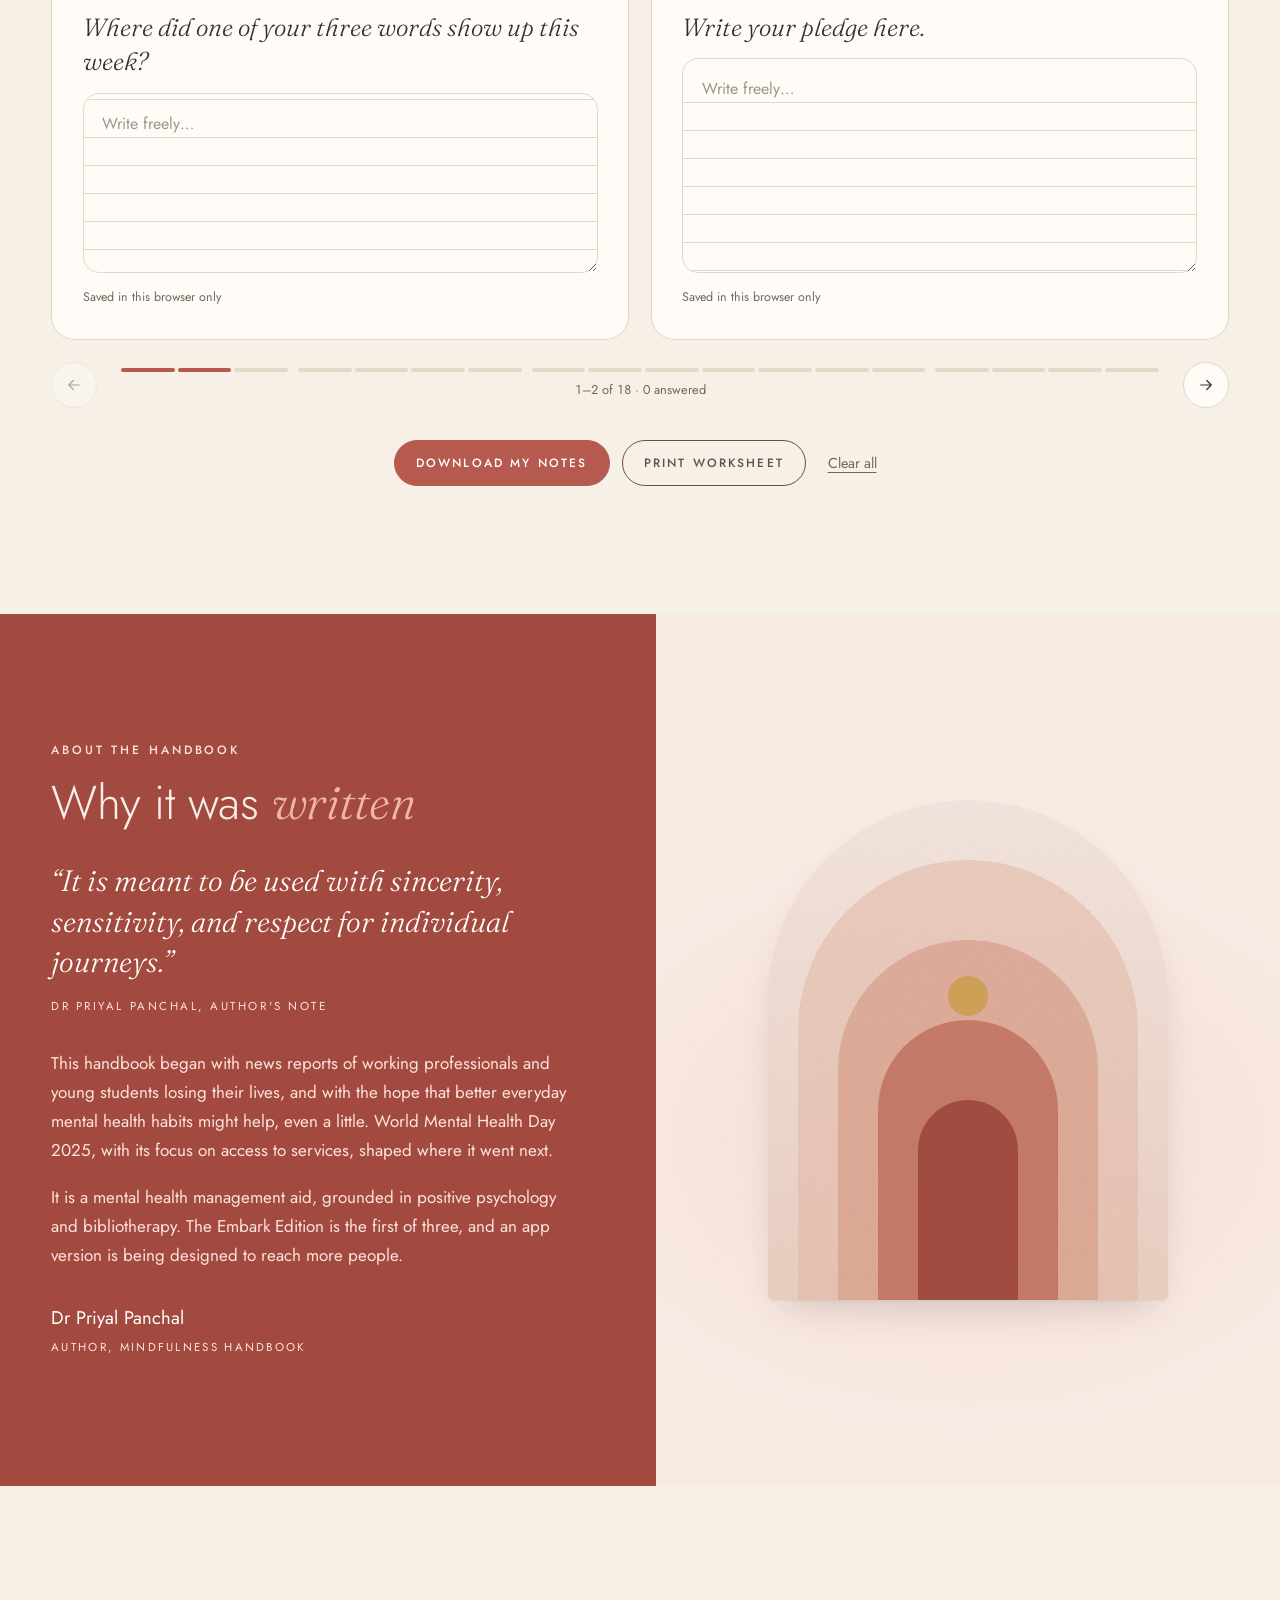
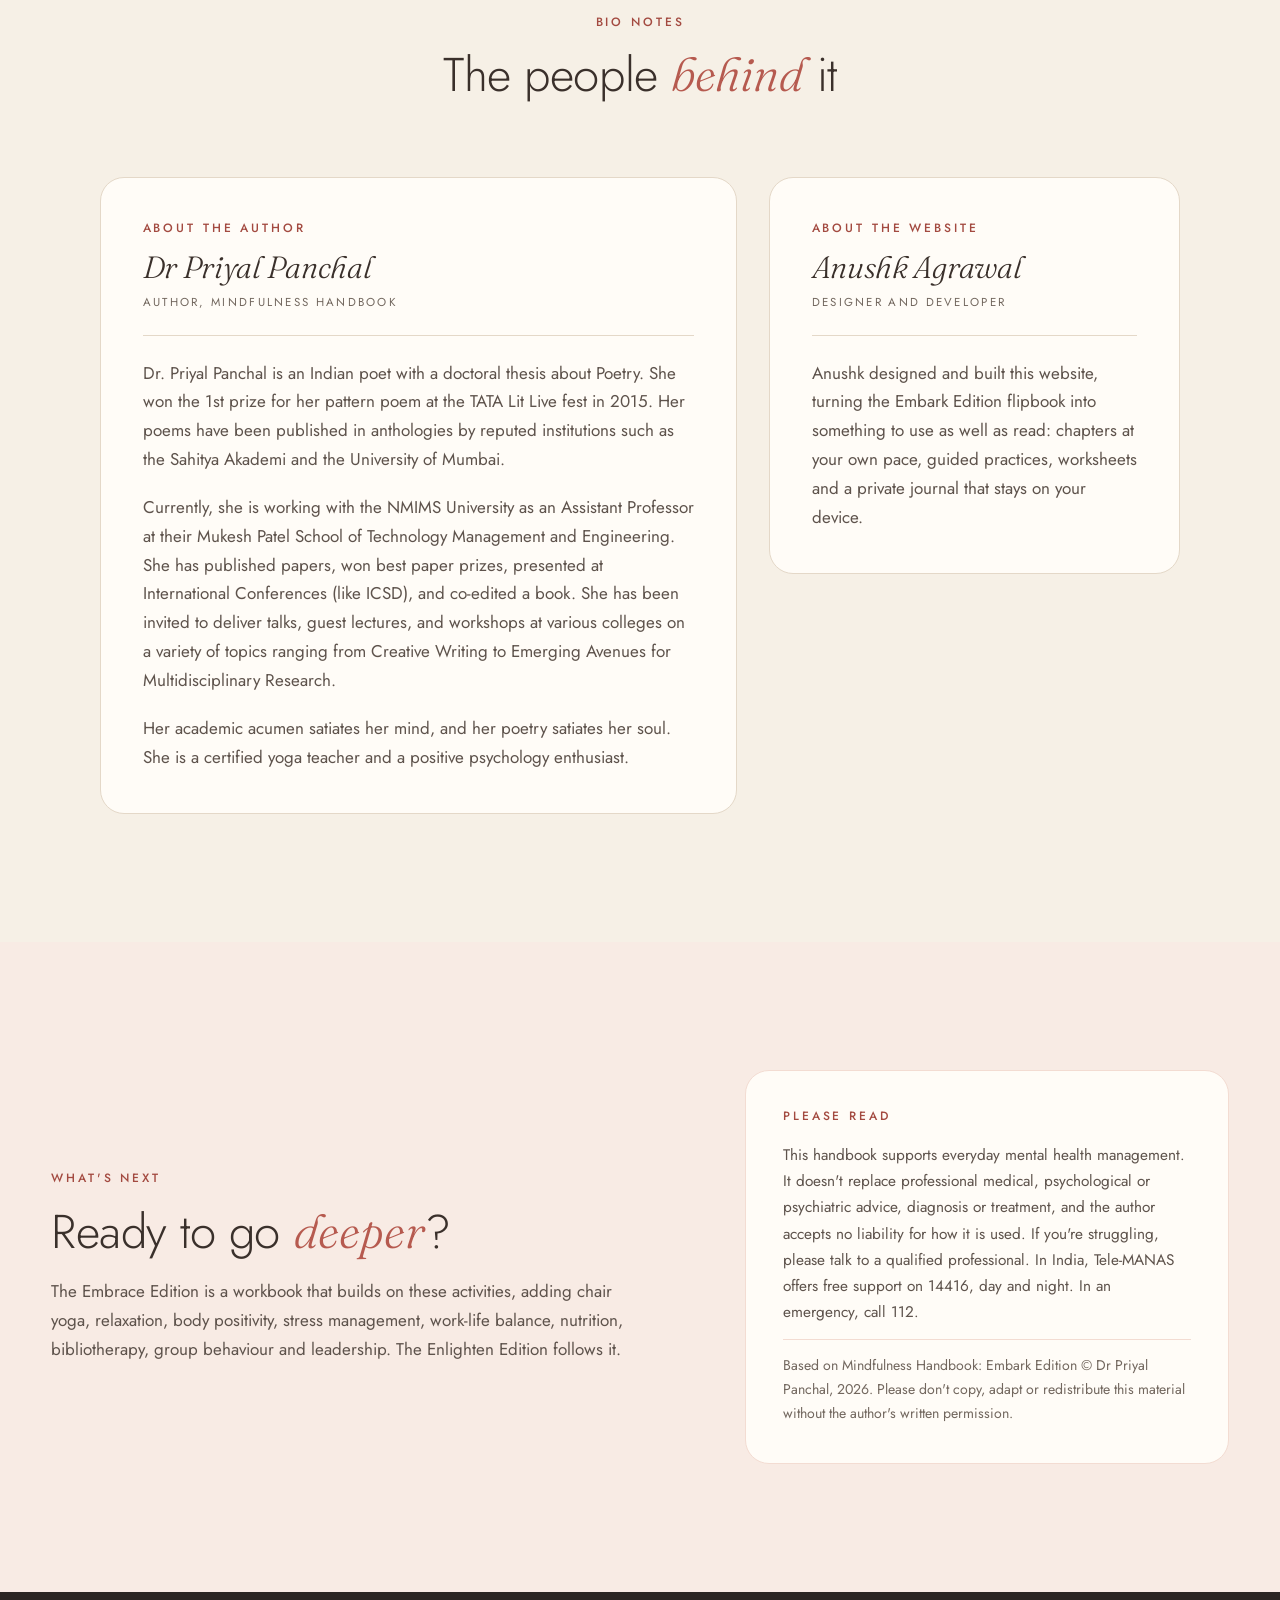
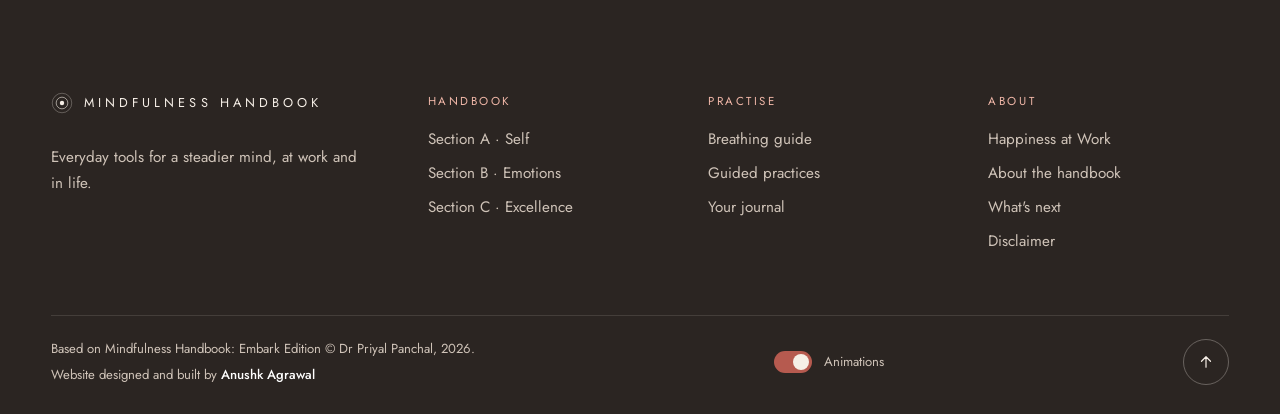
==== commit dffd55ed: "Add the chair yoga recordings for eyes, neck, spine and hands - Four cleaned-up recordings (clicks r" ====
--- a/index.html
+++ b/index.html
@@ -11,7 +11,7 @@
   <link rel="preconnect" href="https://fonts.googleapis.com">
   <link rel="preconnect" href="https://fonts.gstatic.com" crossorigin>
   <link rel="stylesheet" href="https://fonts.googleapis.com/css2?family=Fraunces:ital,opsz,wght@0,9..144,300..500;1,9..144,300..500&family=Jost:wght@300;400;500&display=swap">
-  <link rel="stylesheet" href="css/styles.css?v=6">
+  <link rel="stylesheet" href="css/styles.css?v=7">
   <script>
     /* set before first paint: JS on, and calm mode from the OS setting or the footer switch */
     (function () {
@@ -322,8 +322,8 @@
 
   <div class="toast" role="status" aria-live="polite" data-toast></div>
 
-  <script src="js/content.js?v=6"></script>
-  <script src="js/art.js?v=6"></script>
-  <script src="js/app.js?v=6"></script>
+  <script src="js/content.js?v=7"></script>
+  <script src="js/art.js?v=7"></script>
+  <script src="js/app.js?v=7"></script>
 </body>
 </html>
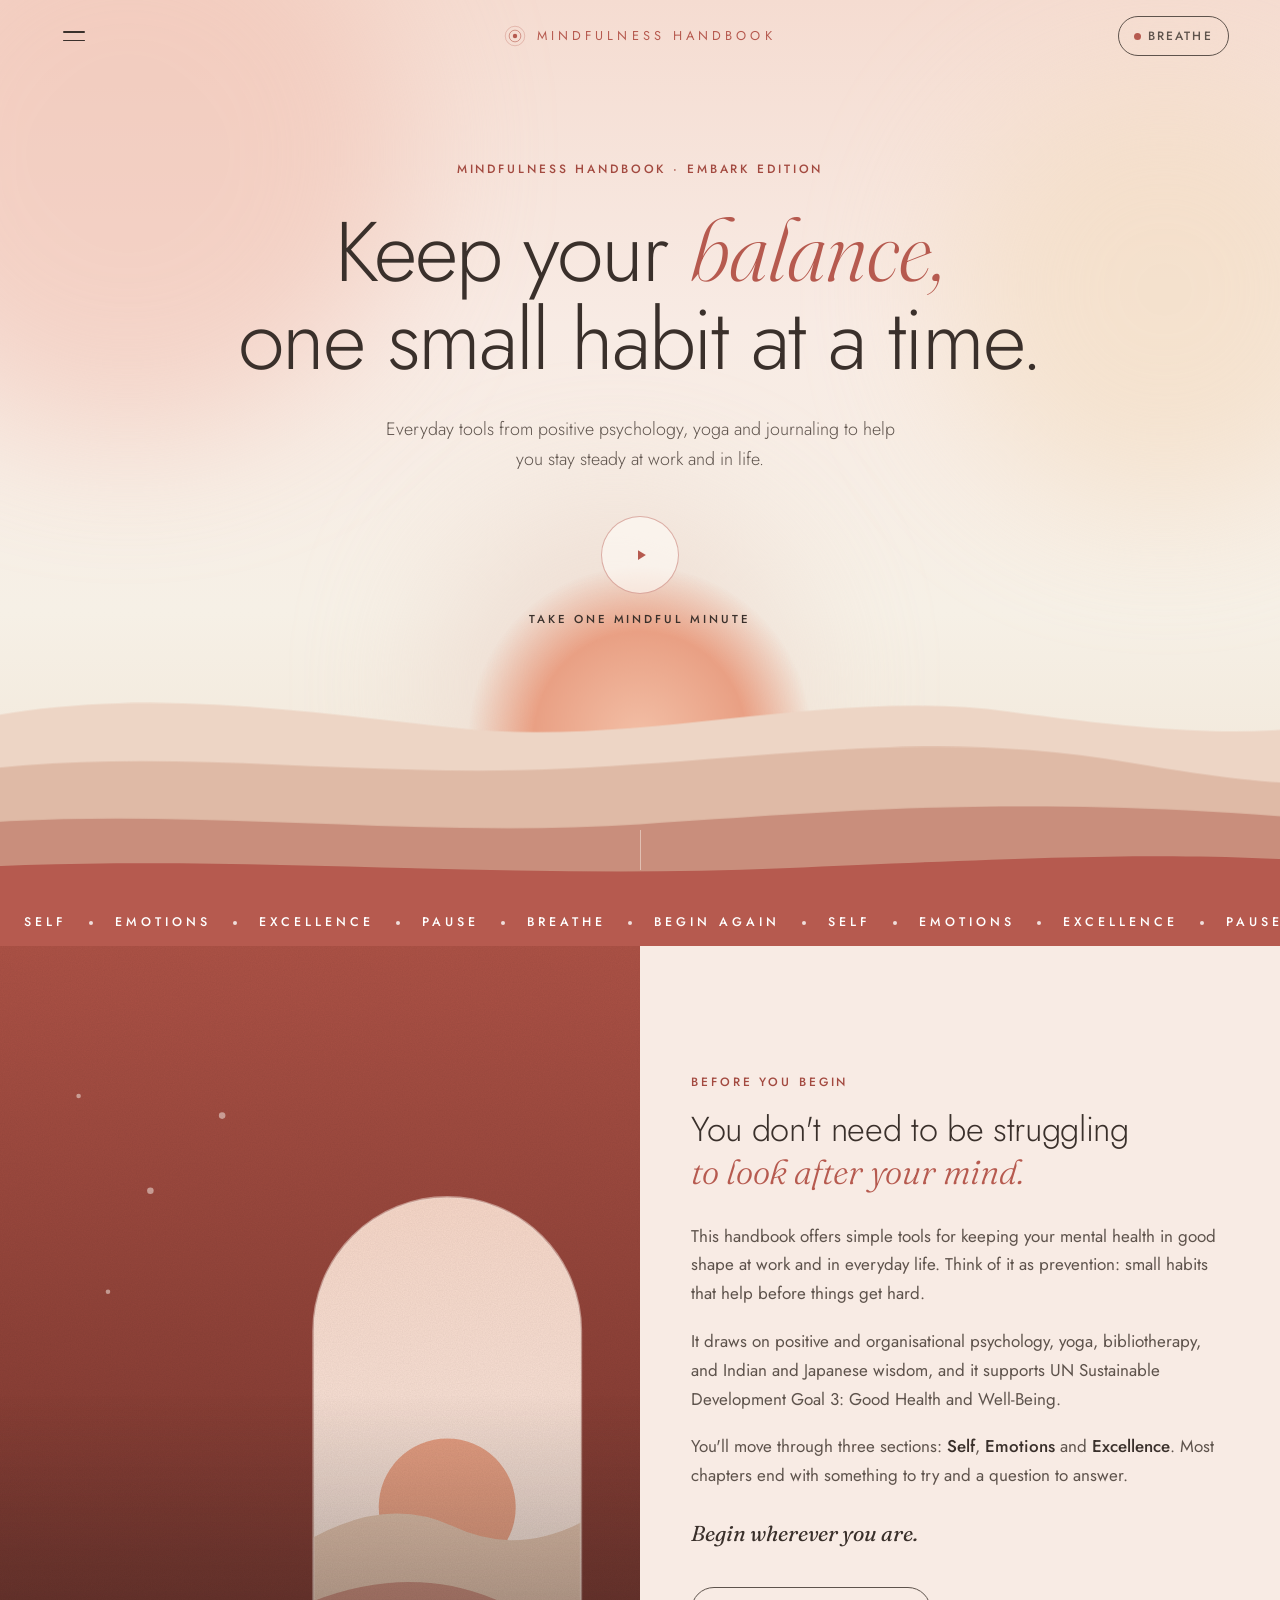
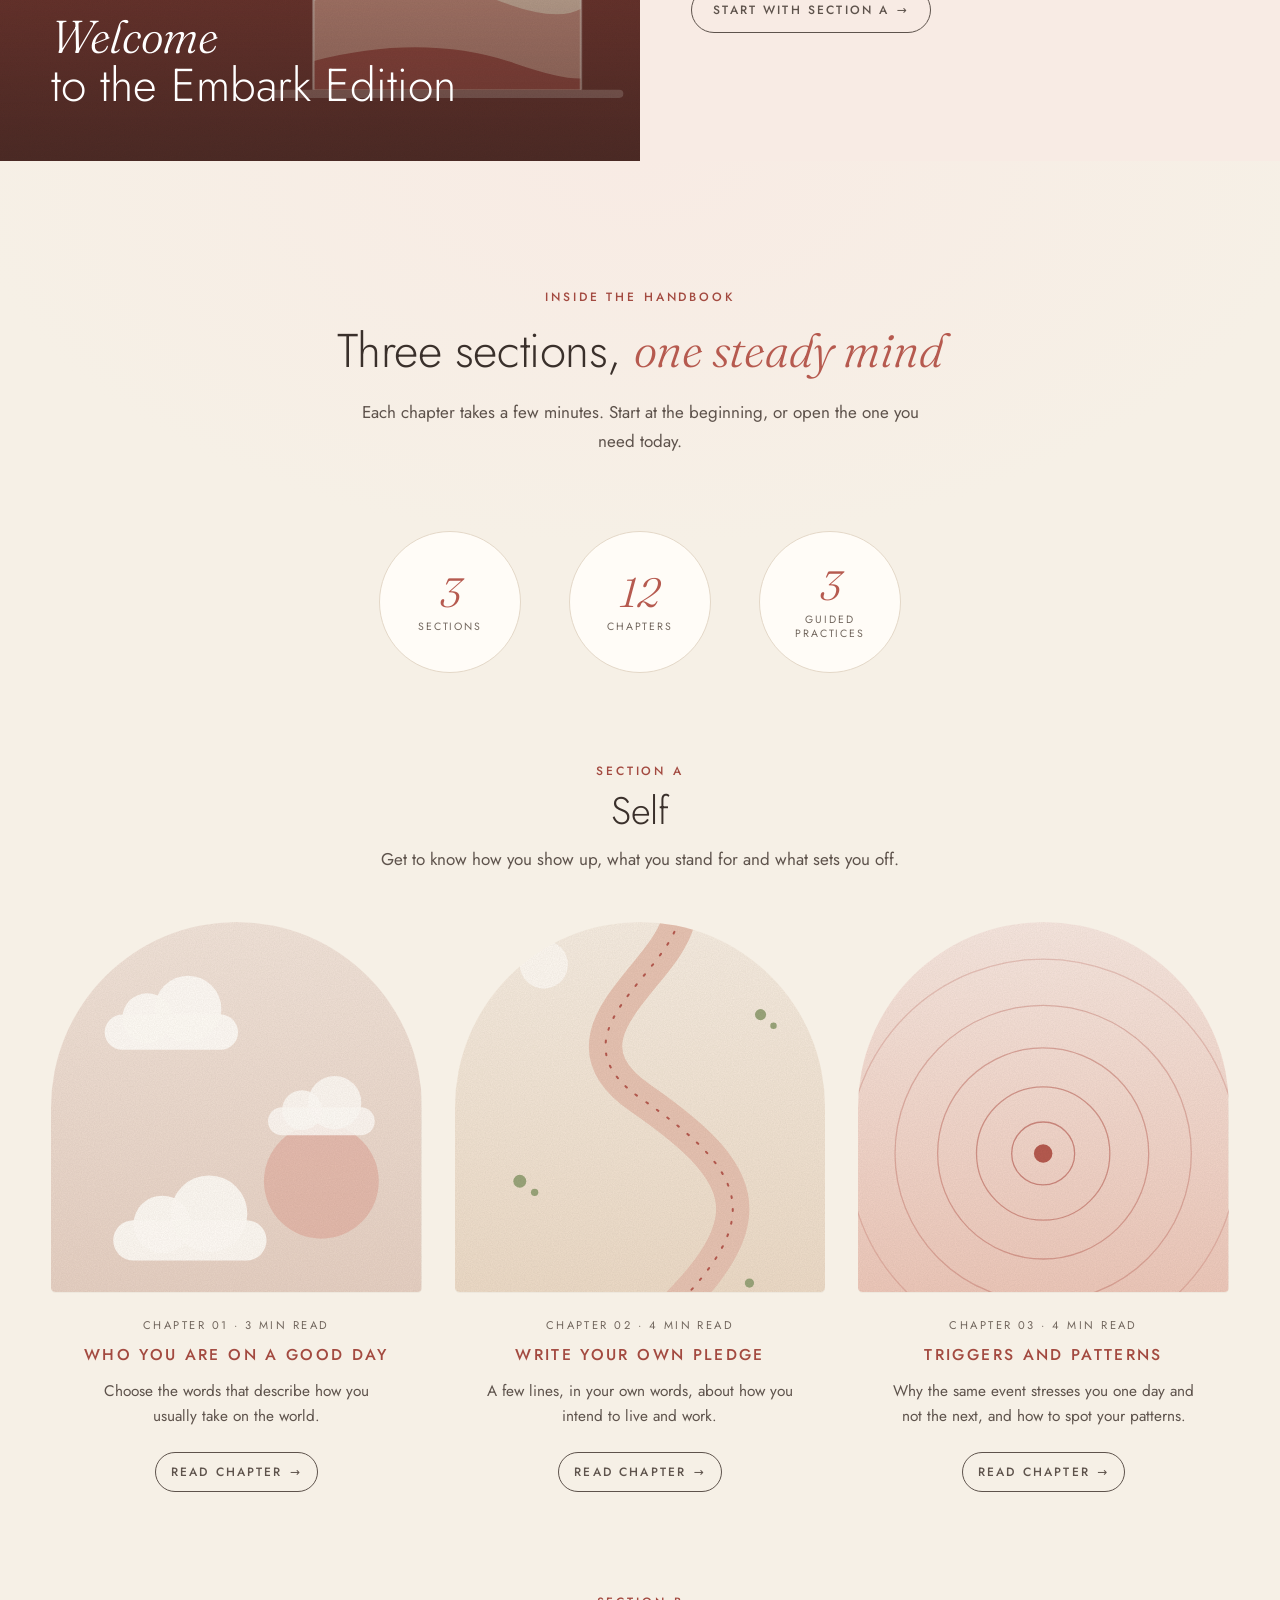
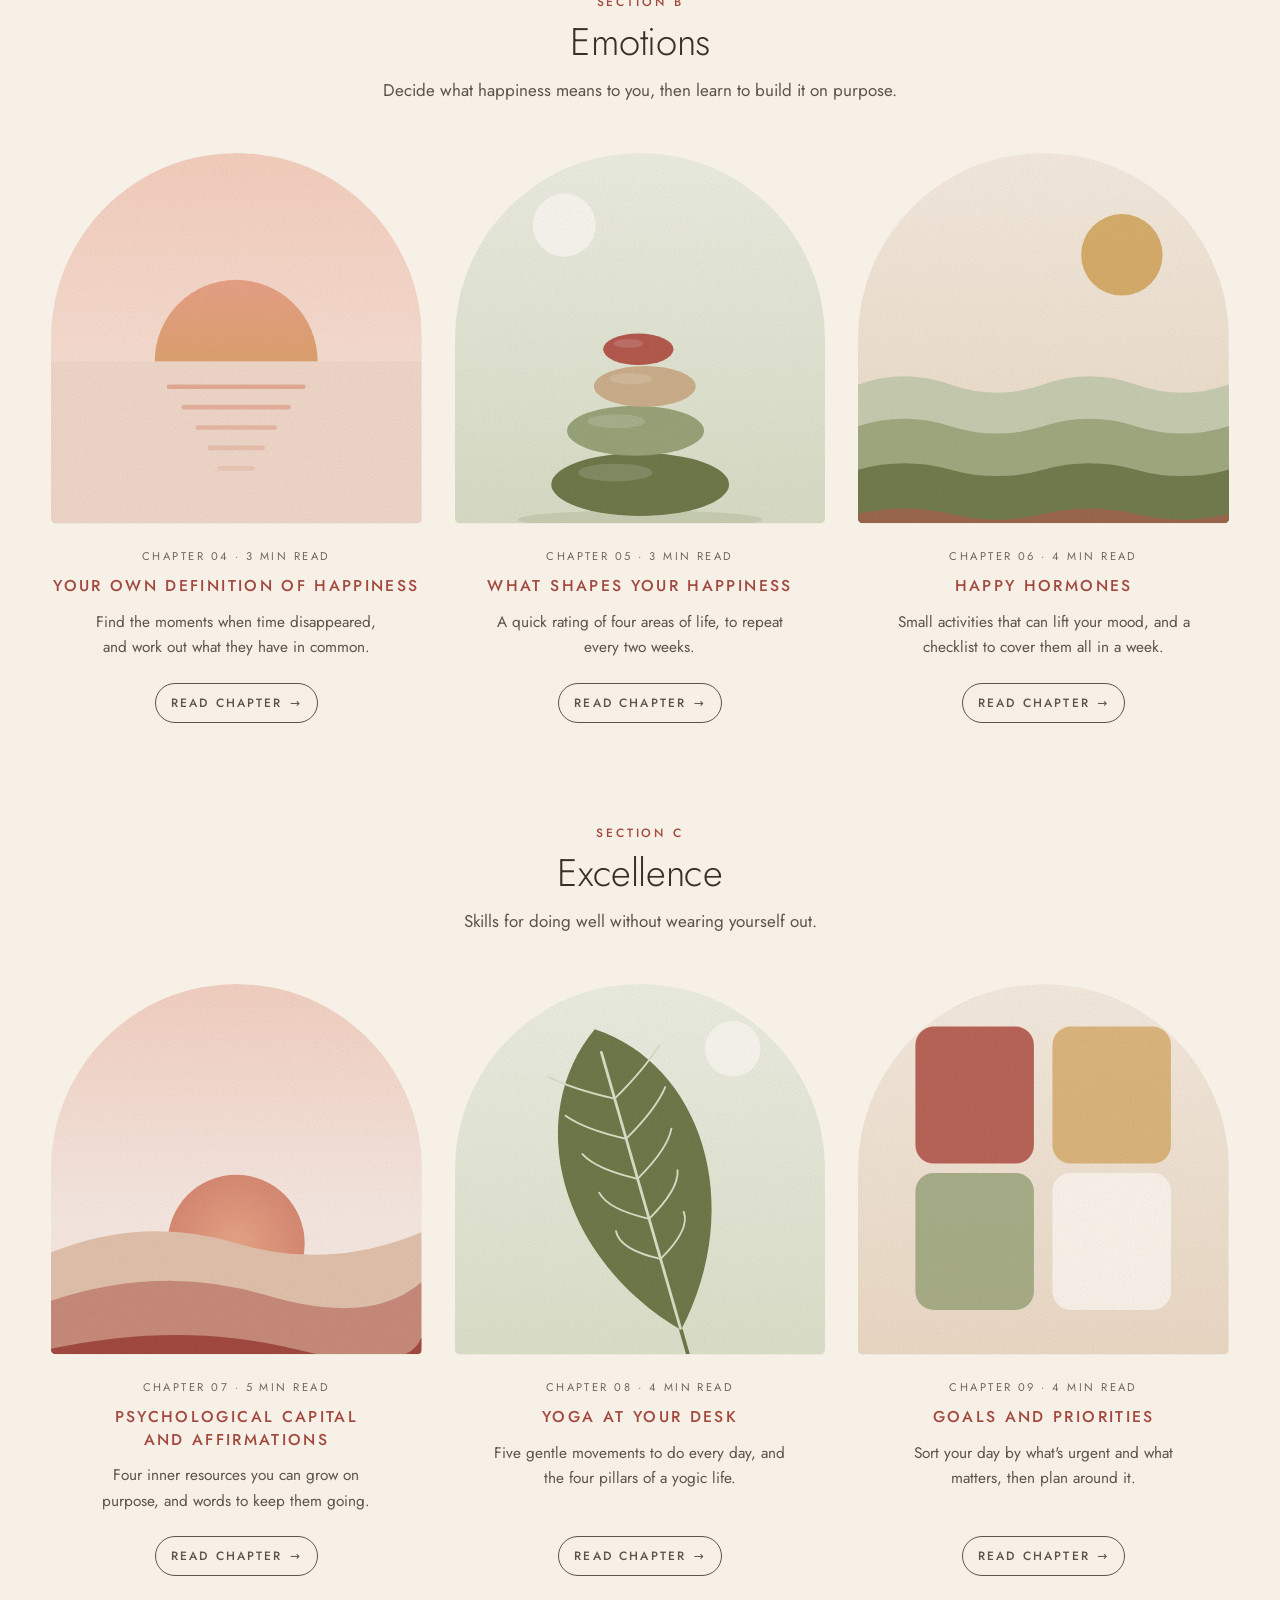
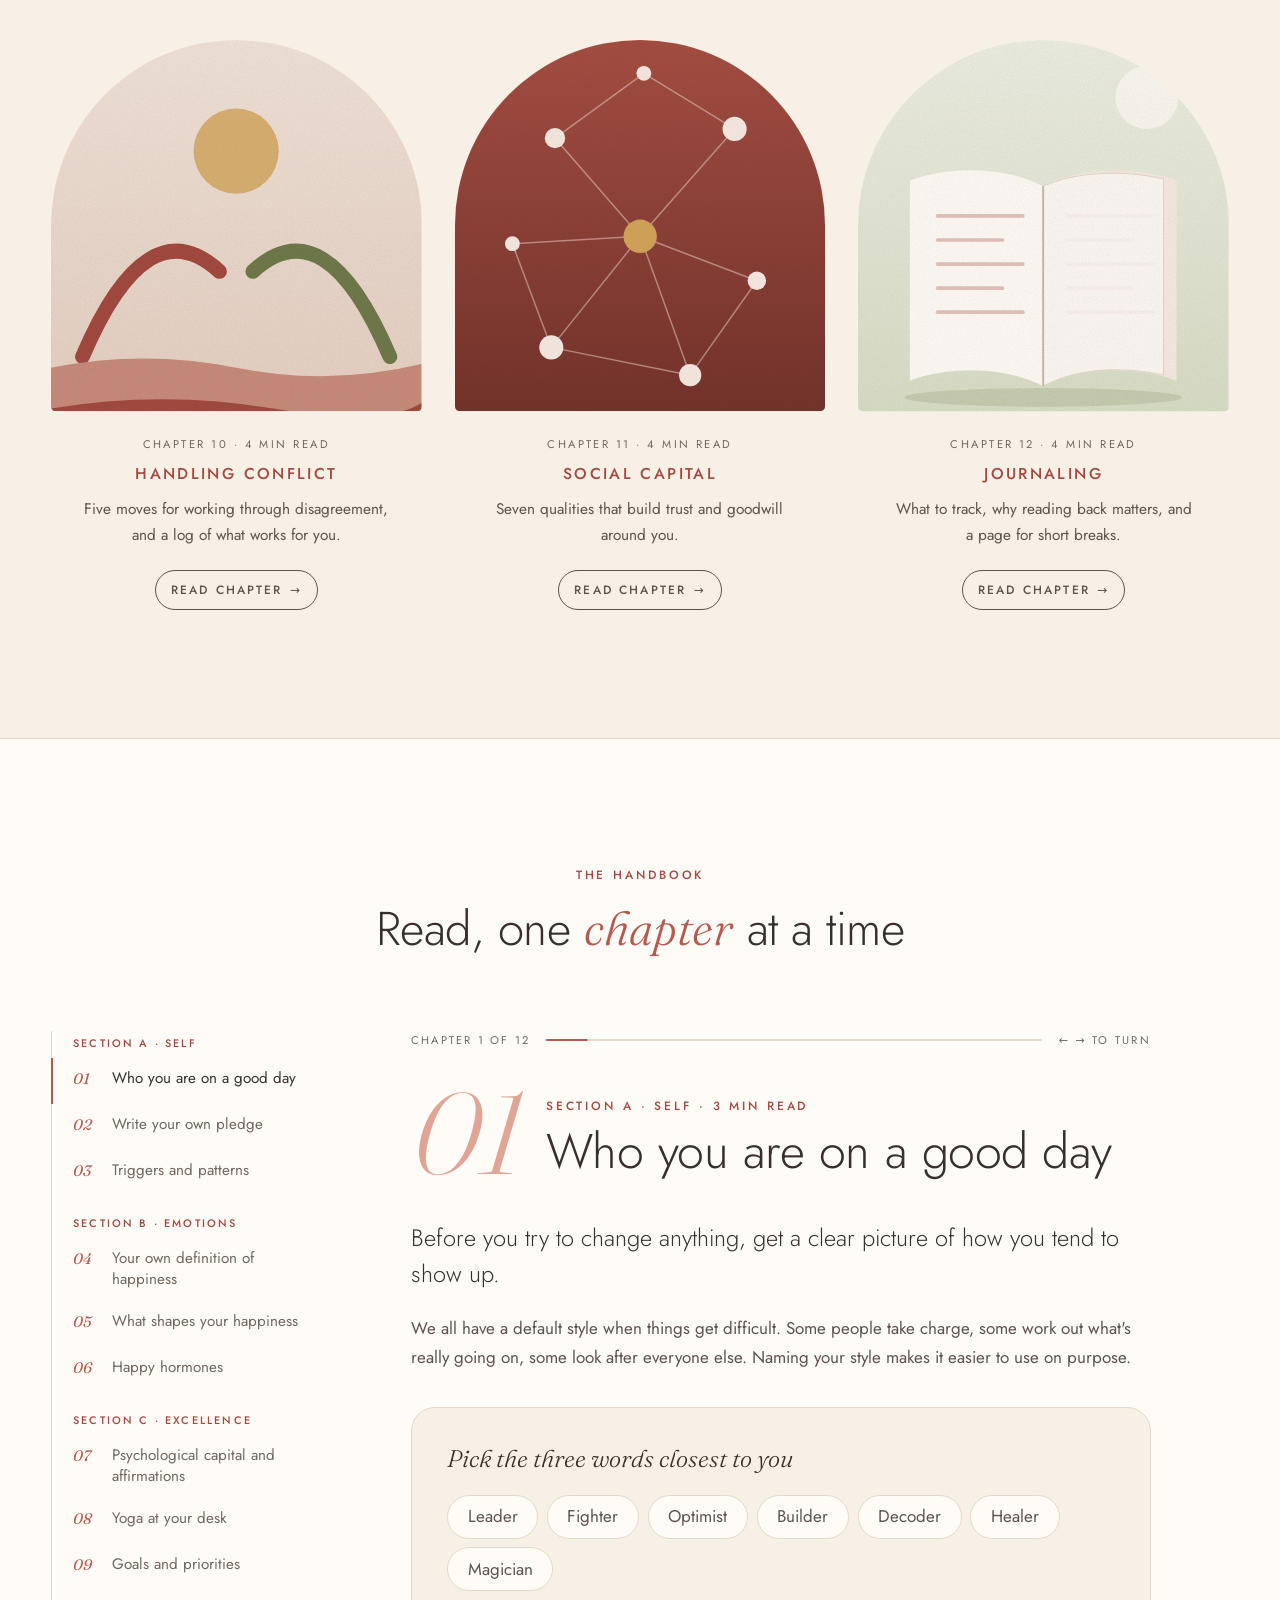
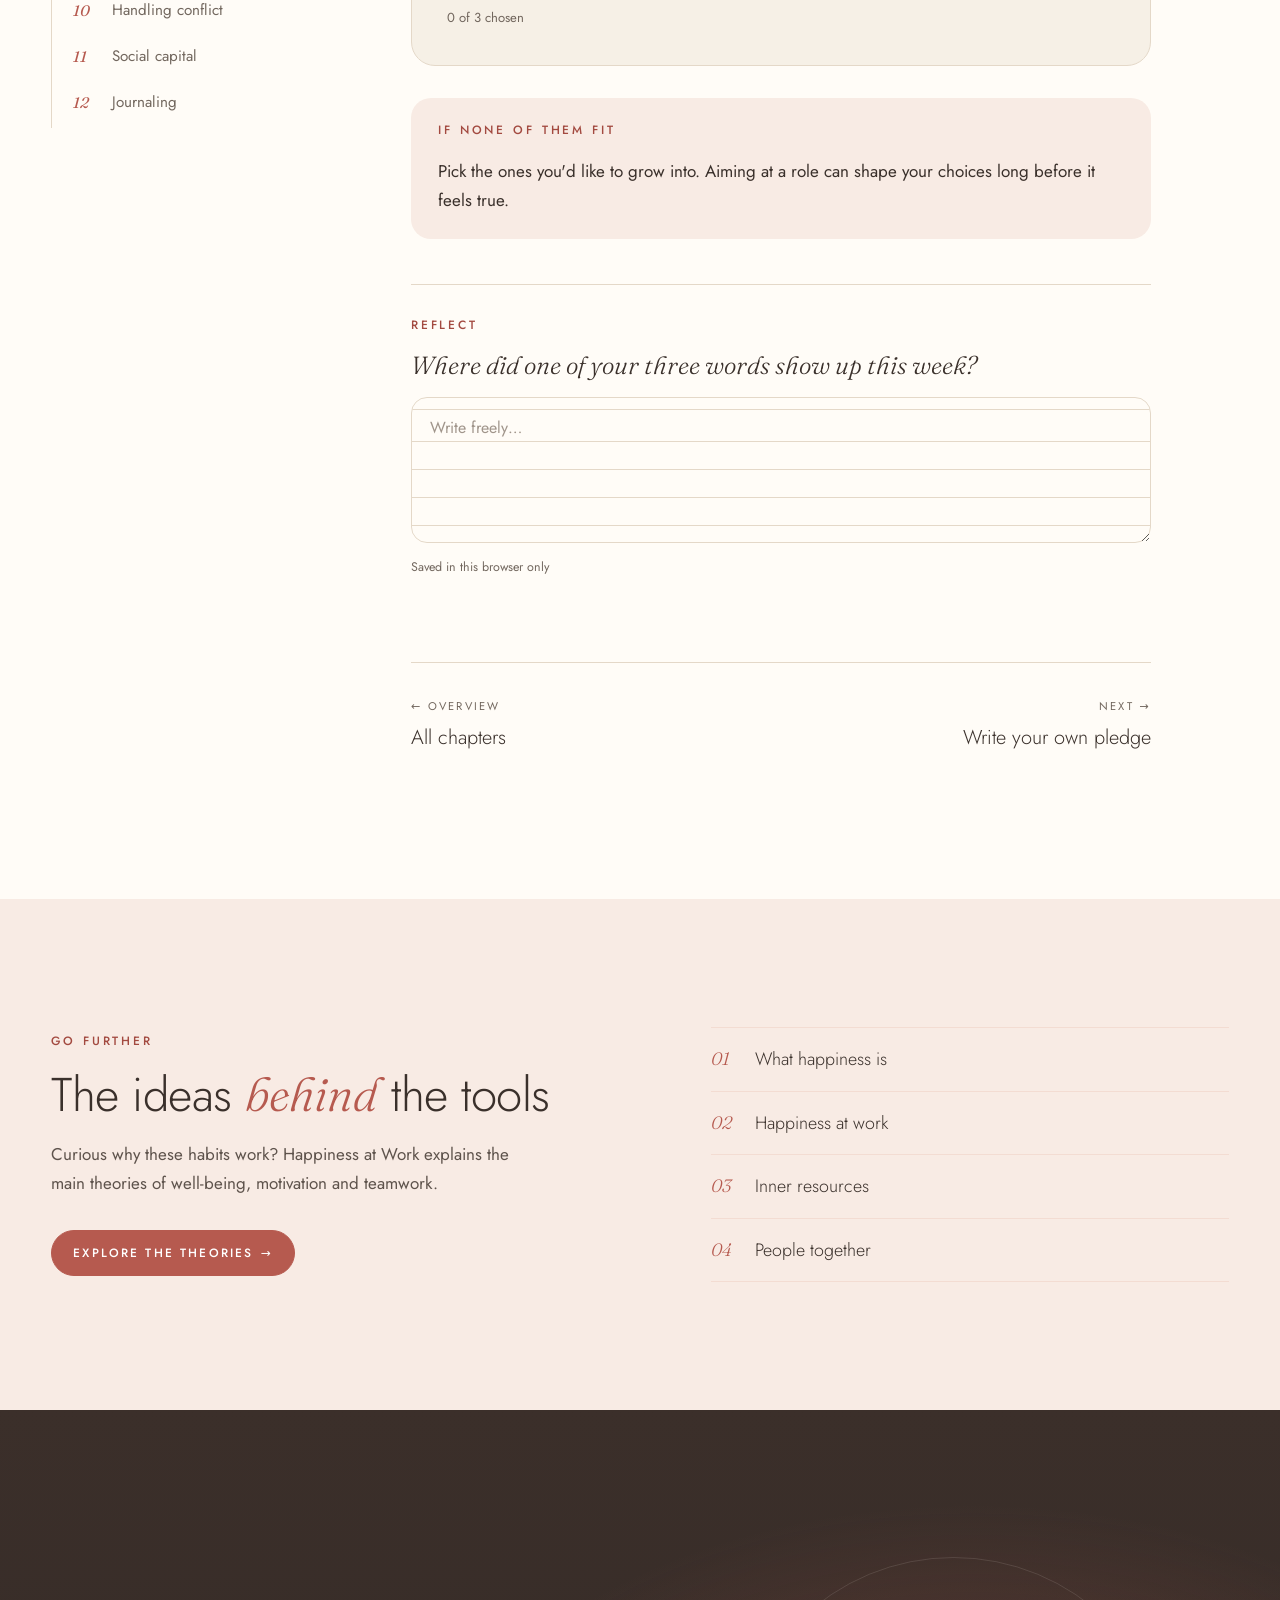
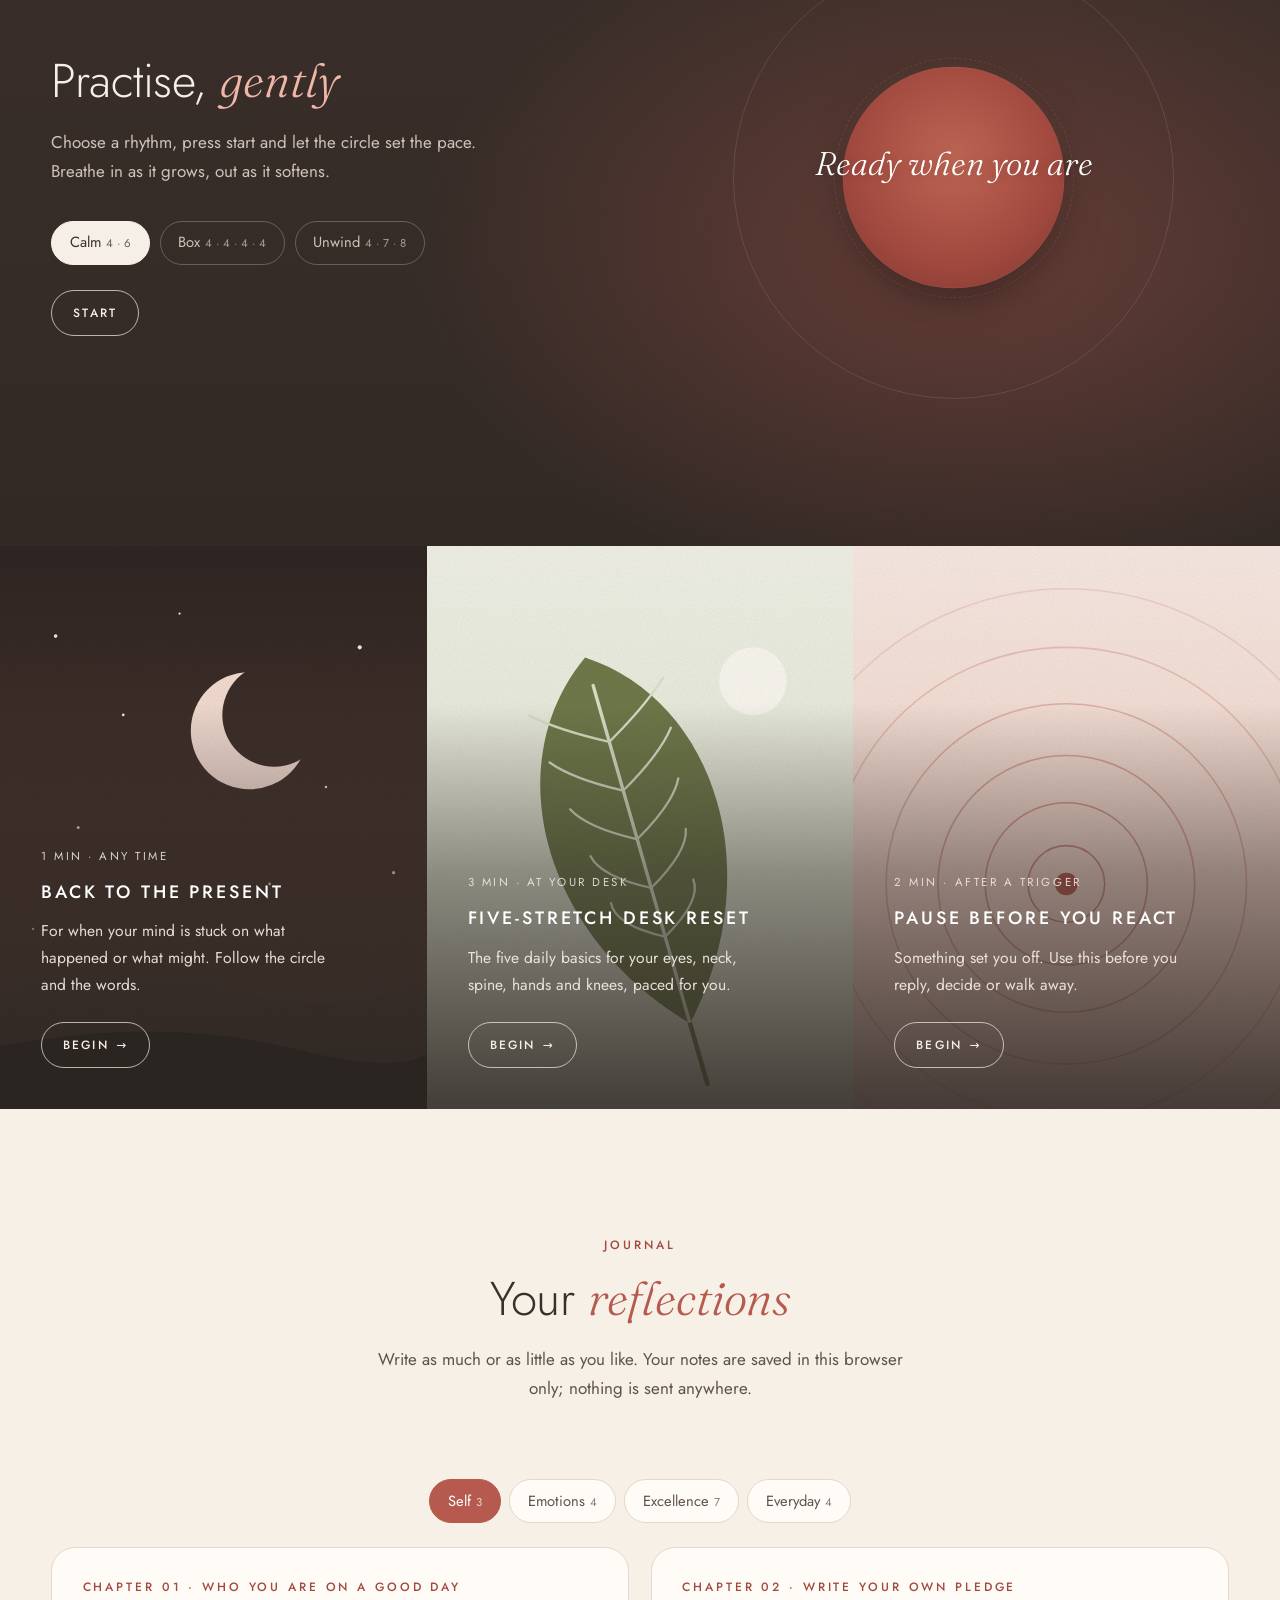
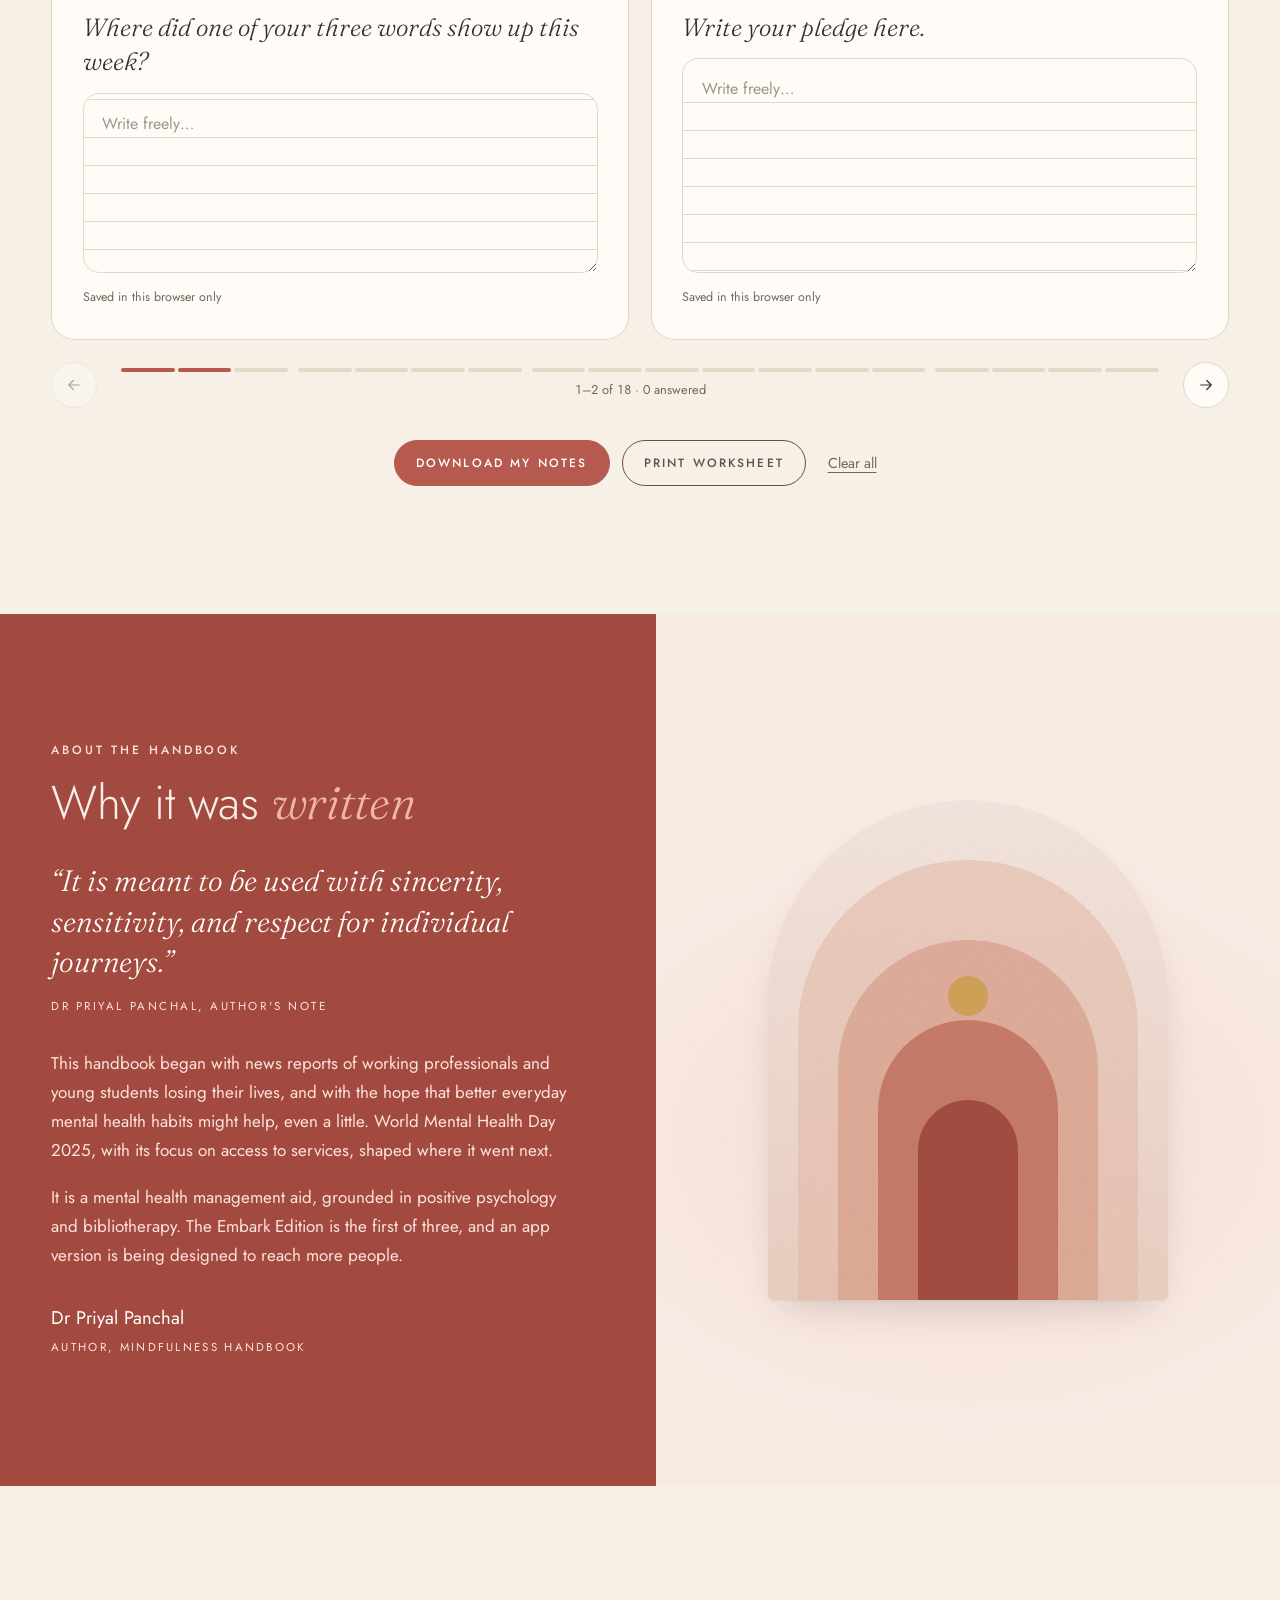
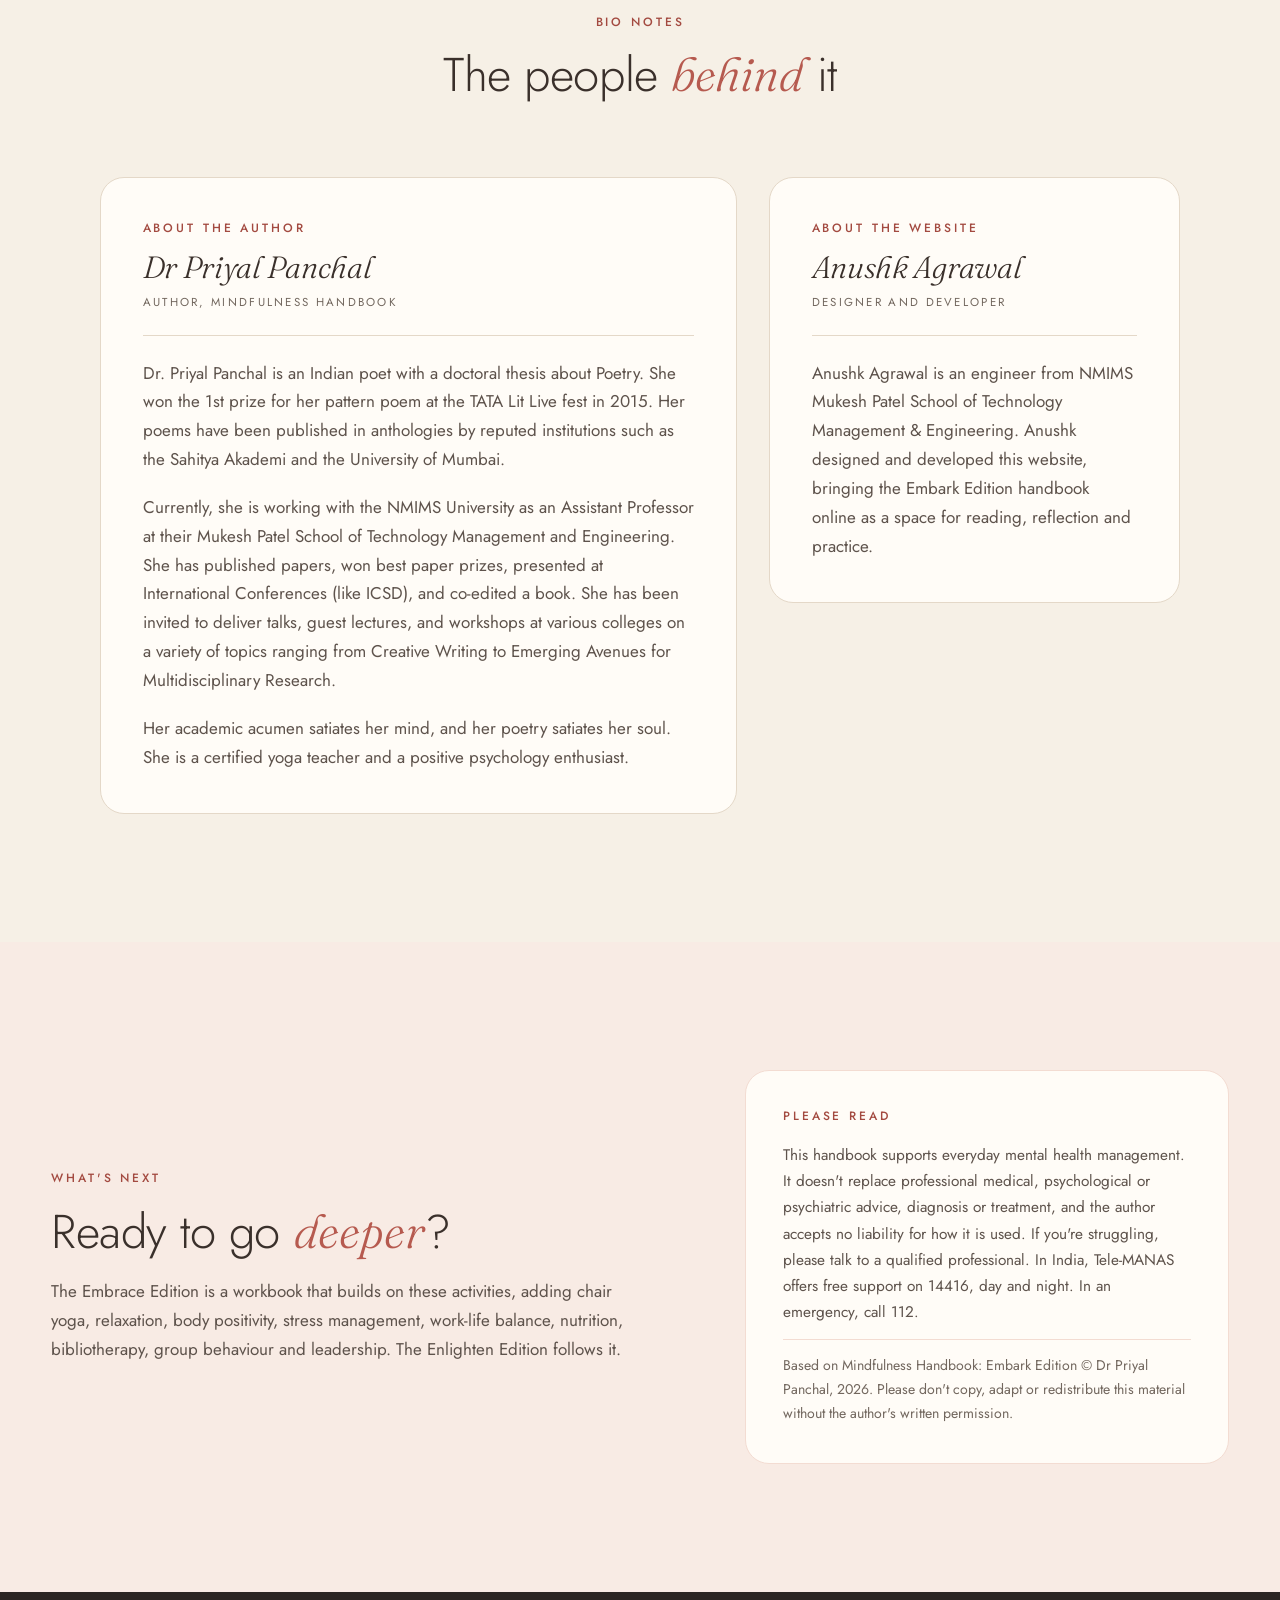
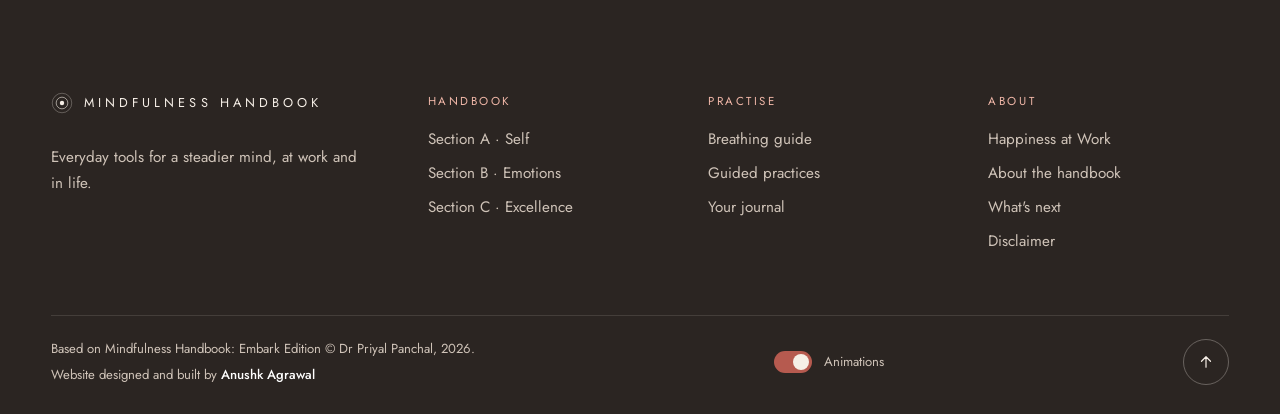
==== commit e45370cd: "Update the website builder's bio note Replace the builder bio with a short author-style note and bum" ====
--- a/index.html
+++ b/index.html
@@ -11,7 +11,7 @@
   <link rel="preconnect" href="https://fonts.googleapis.com">
   <link rel="preconnect" href="https://fonts.gstatic.com" crossorigin>
   <link rel="stylesheet" href="https://fonts.googleapis.com/css2?family=Fraunces:ital,opsz,wght@0,9..144,300..500;1,9..144,300..500&family=Jost:wght@300;400;500&display=swap">
-  <link rel="stylesheet" href="css/styles.css?v=7">
+  <link rel="stylesheet" href="css/styles.css?v=8">
   <script>
     /* set before first paint: JS on, and calm mode from the OS setting or the footer switch */
     (function () {
@@ -322,8 +322,8 @@
 
   <div class="toast" role="status" aria-live="polite" data-toast></div>
 
-  <script src="js/content.js?v=7"></script>
-  <script src="js/art.js?v=7"></script>
-  <script src="js/app.js?v=7"></script>
+  <script src="js/content.js?v=8"></script>
+  <script src="js/art.js?v=8"></script>
+  <script src="js/app.js?v=8"></script>
 </body>
 </html>
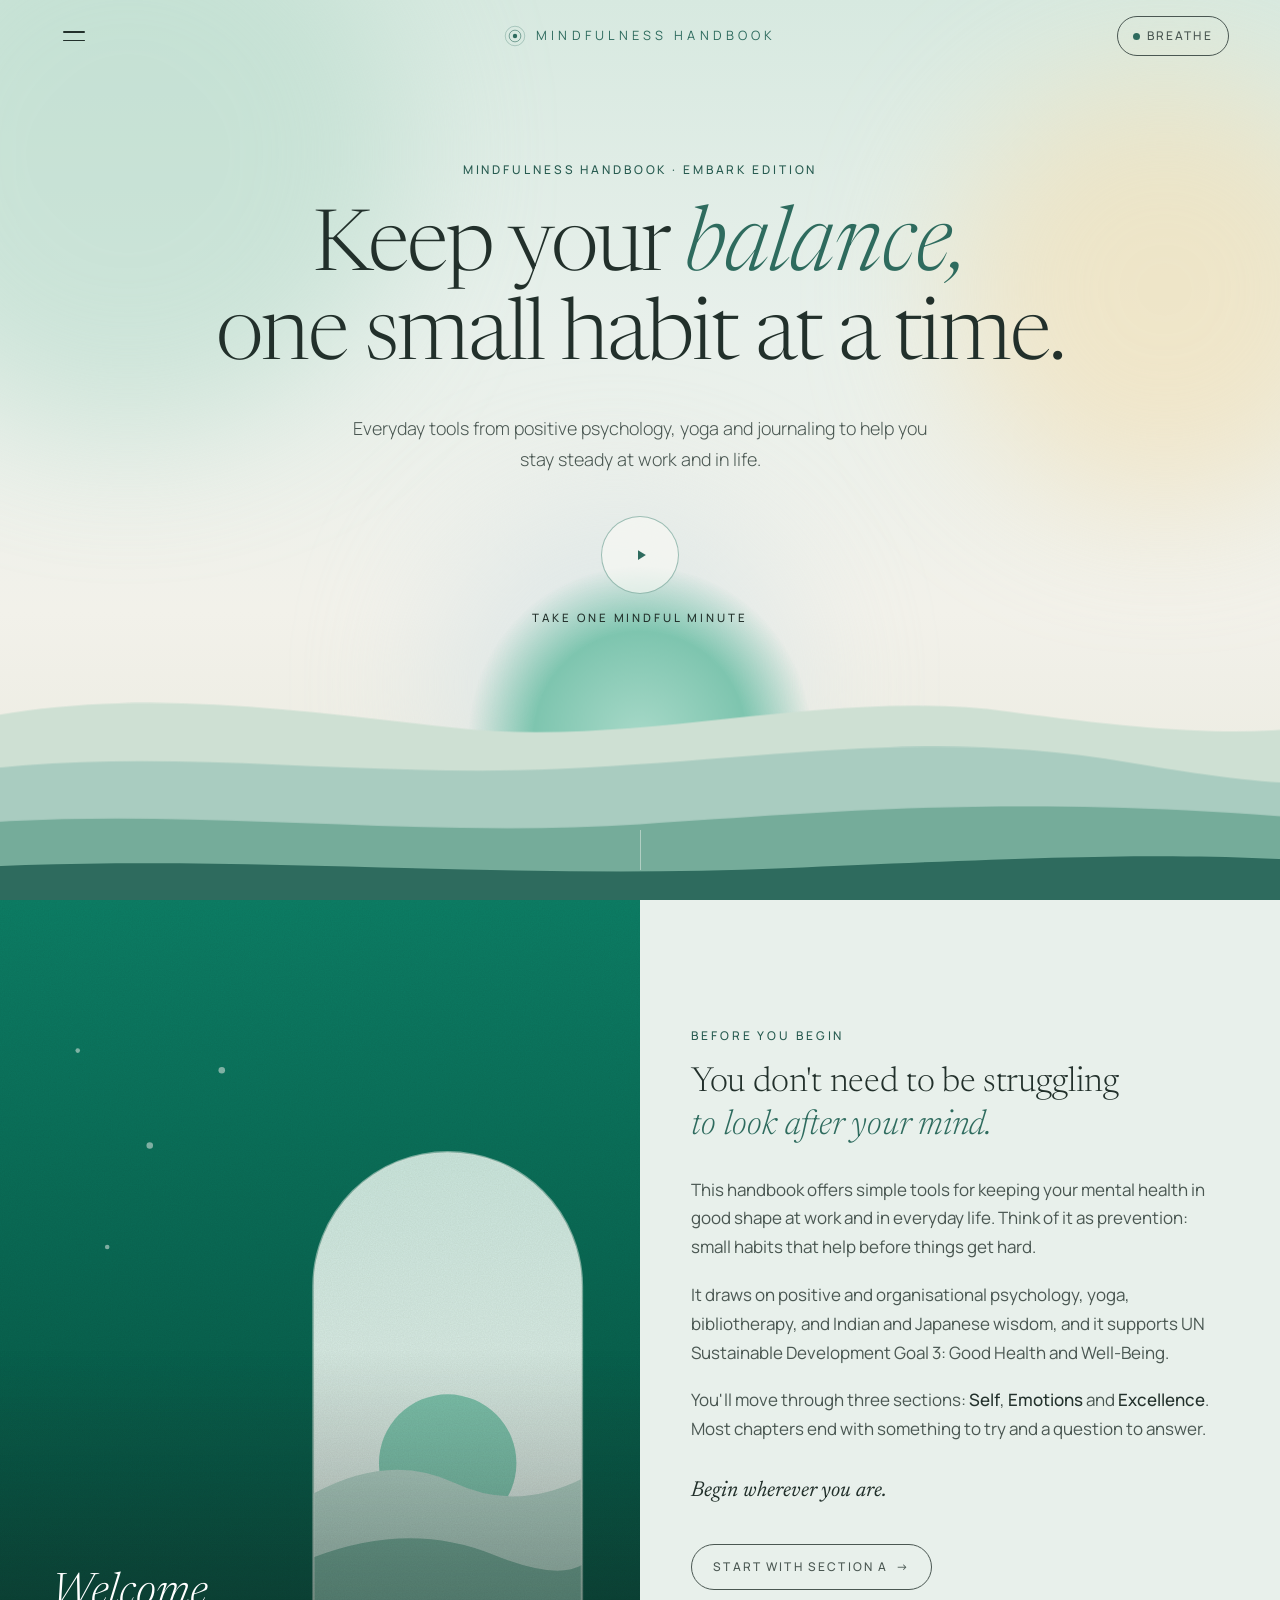
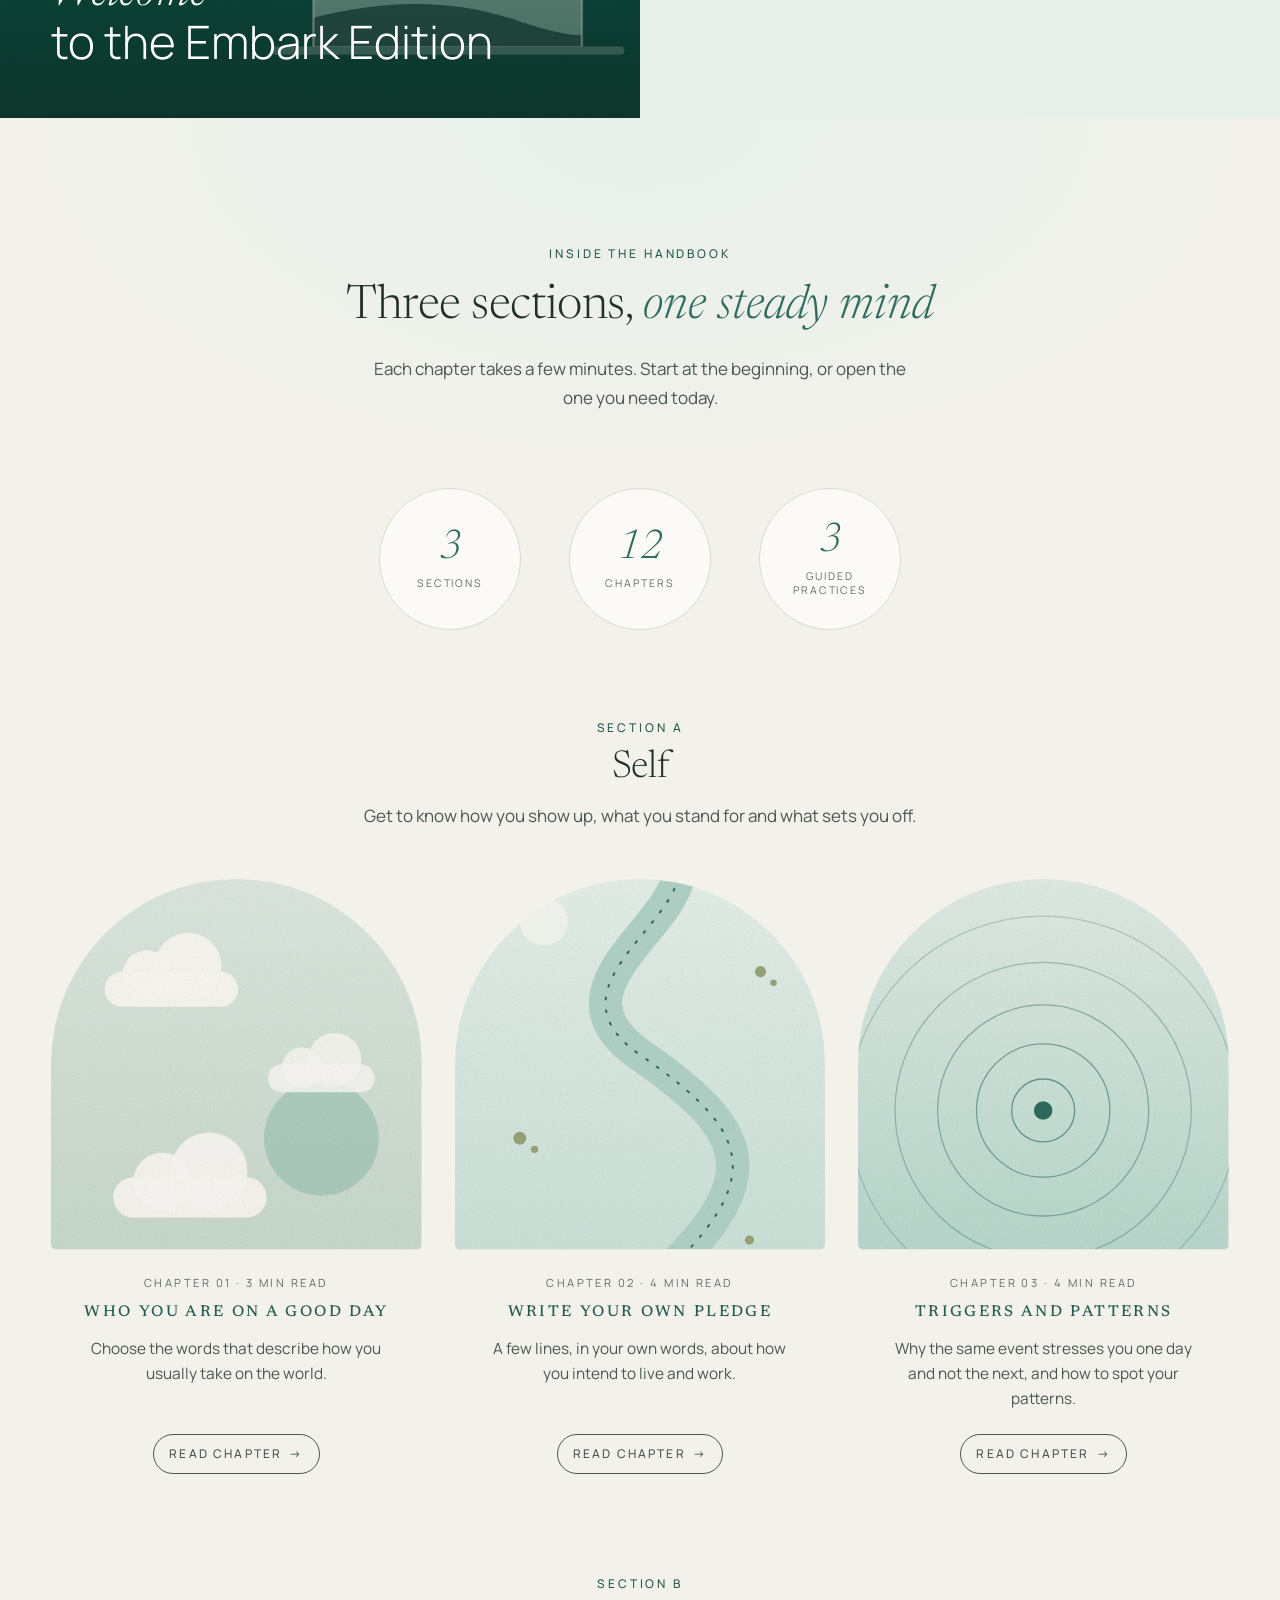
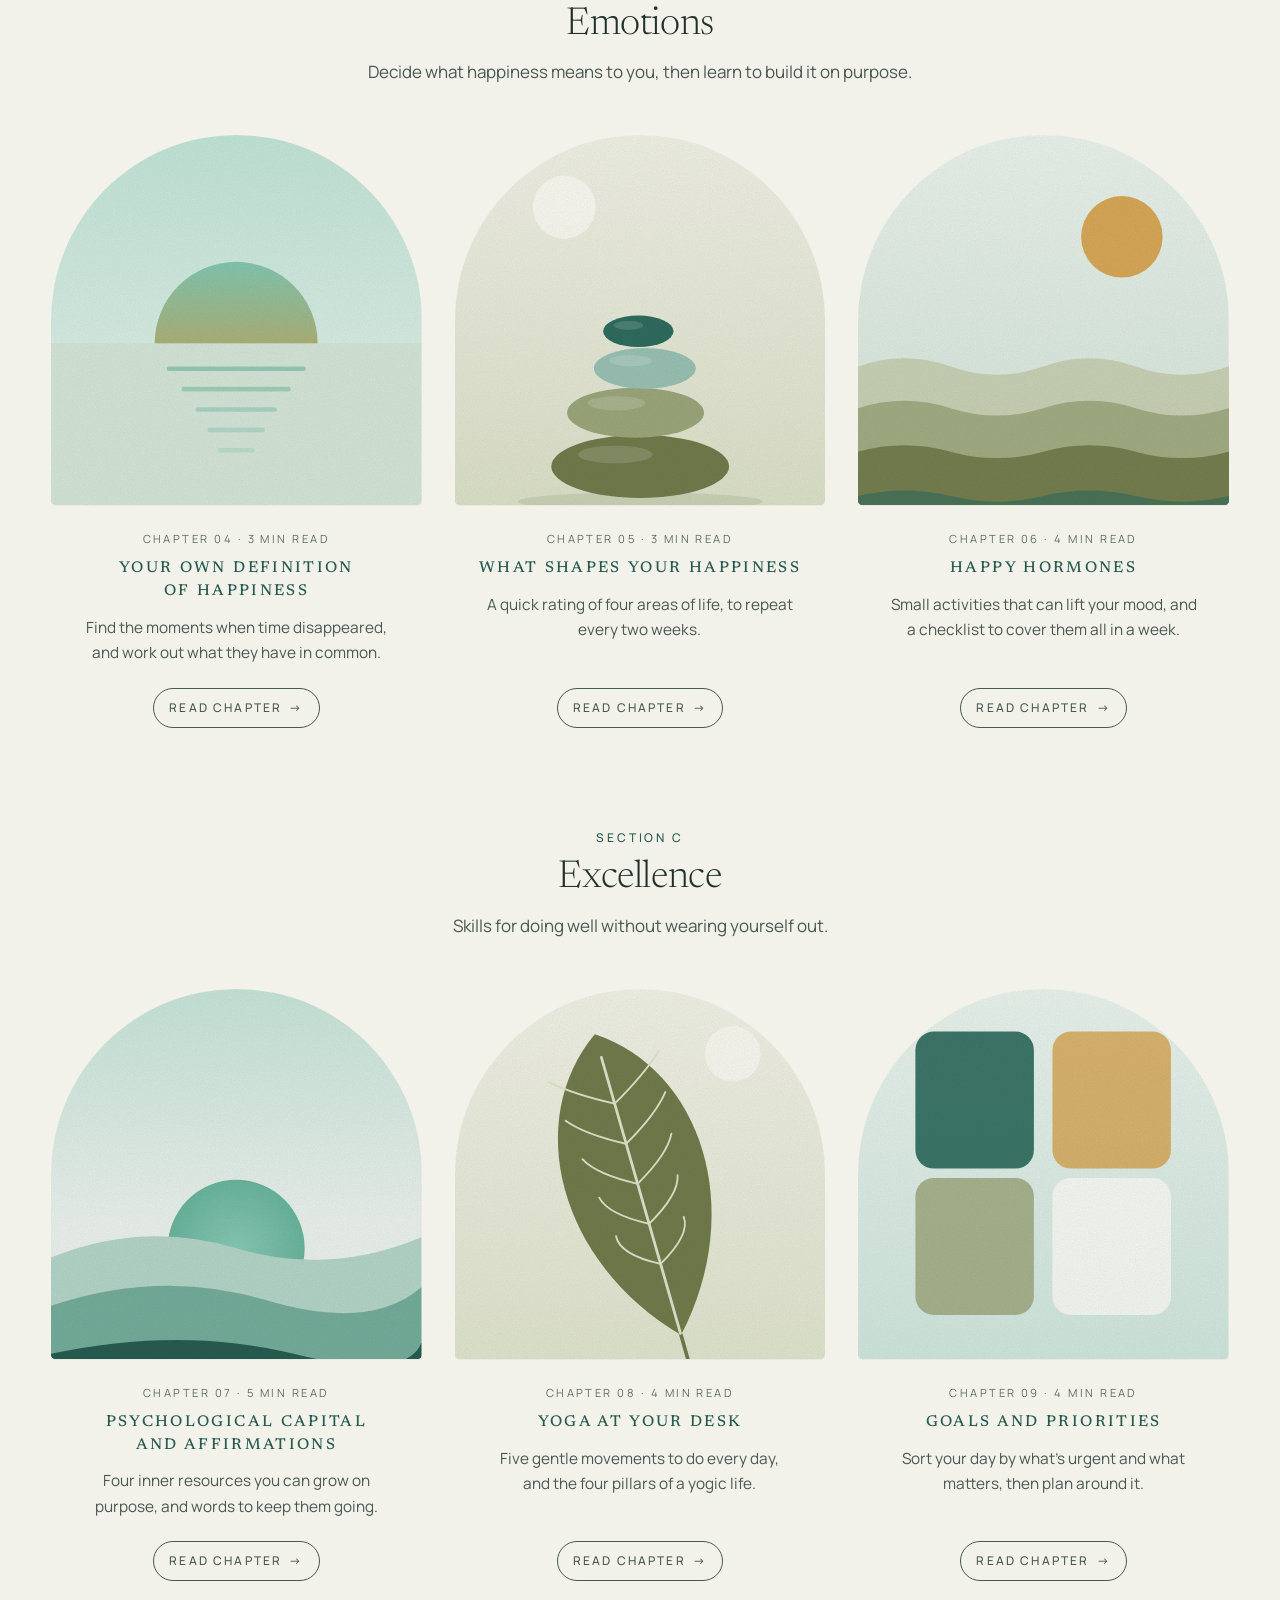
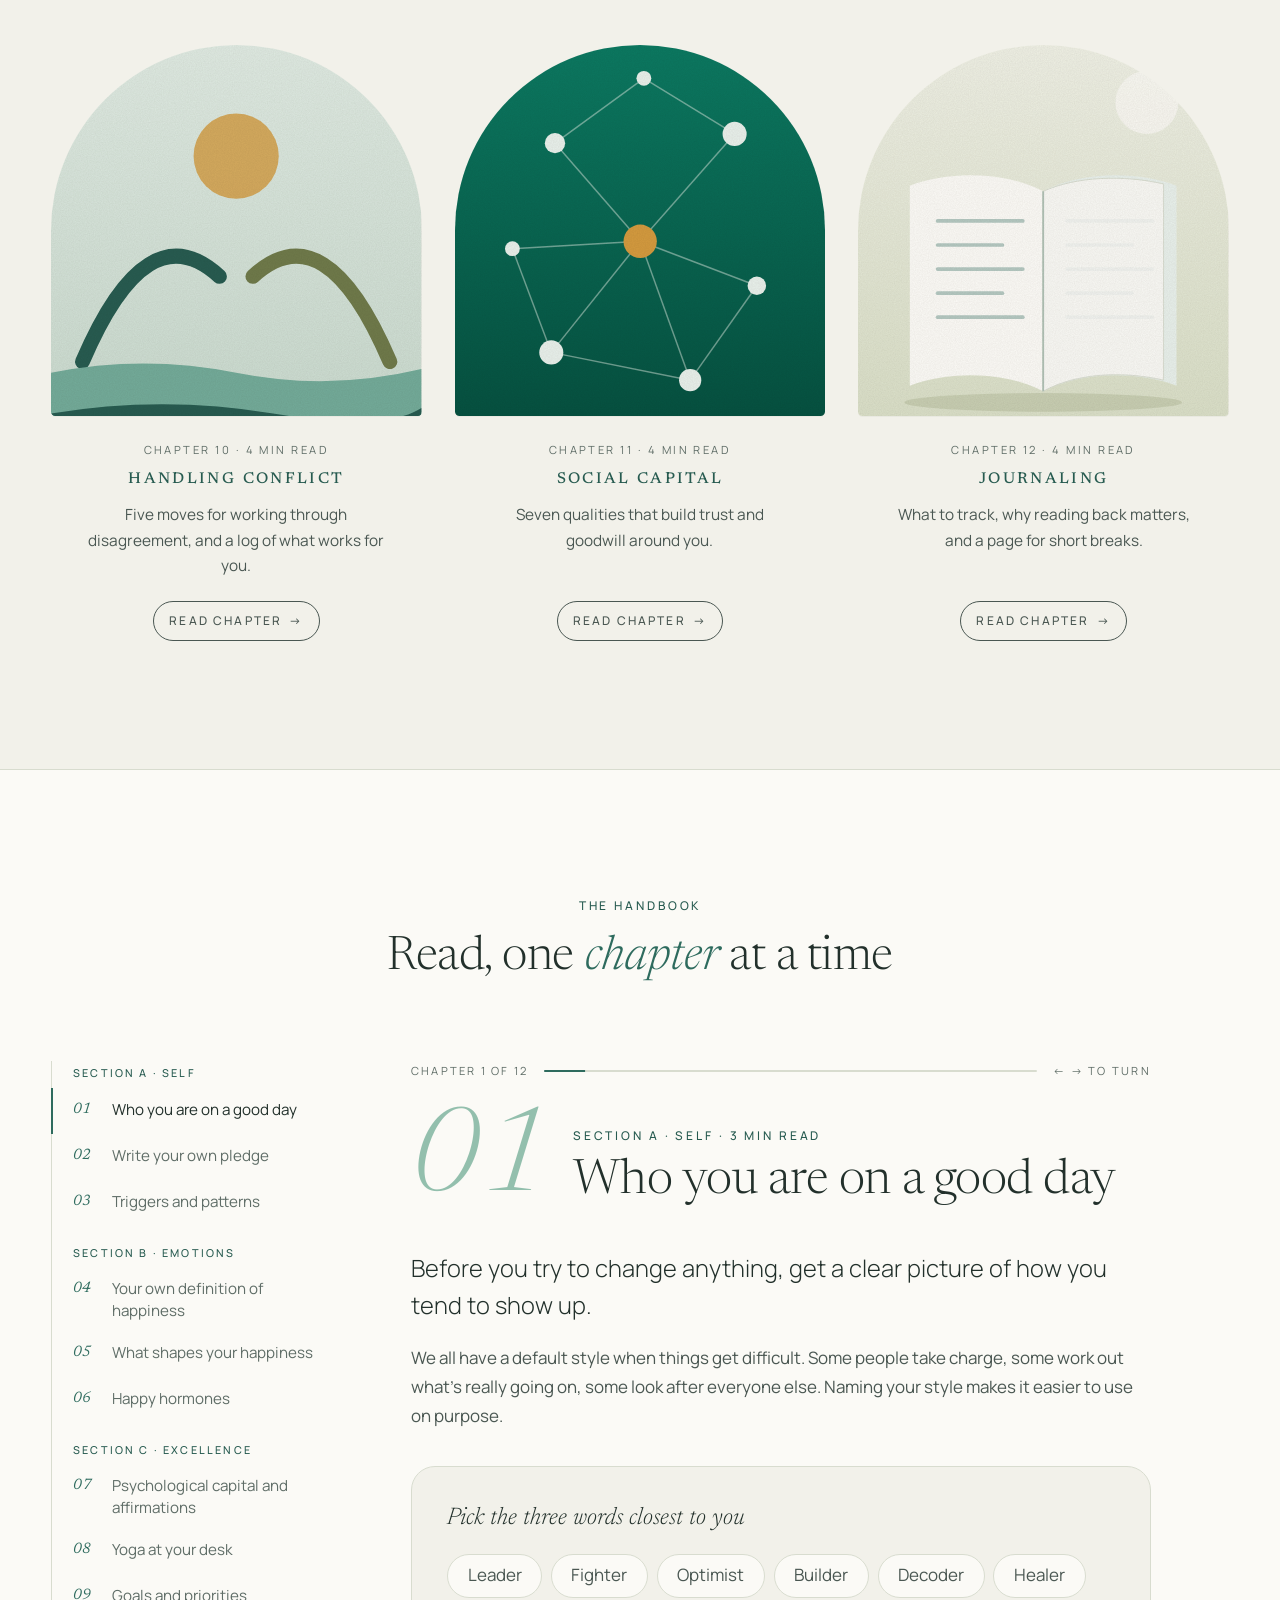
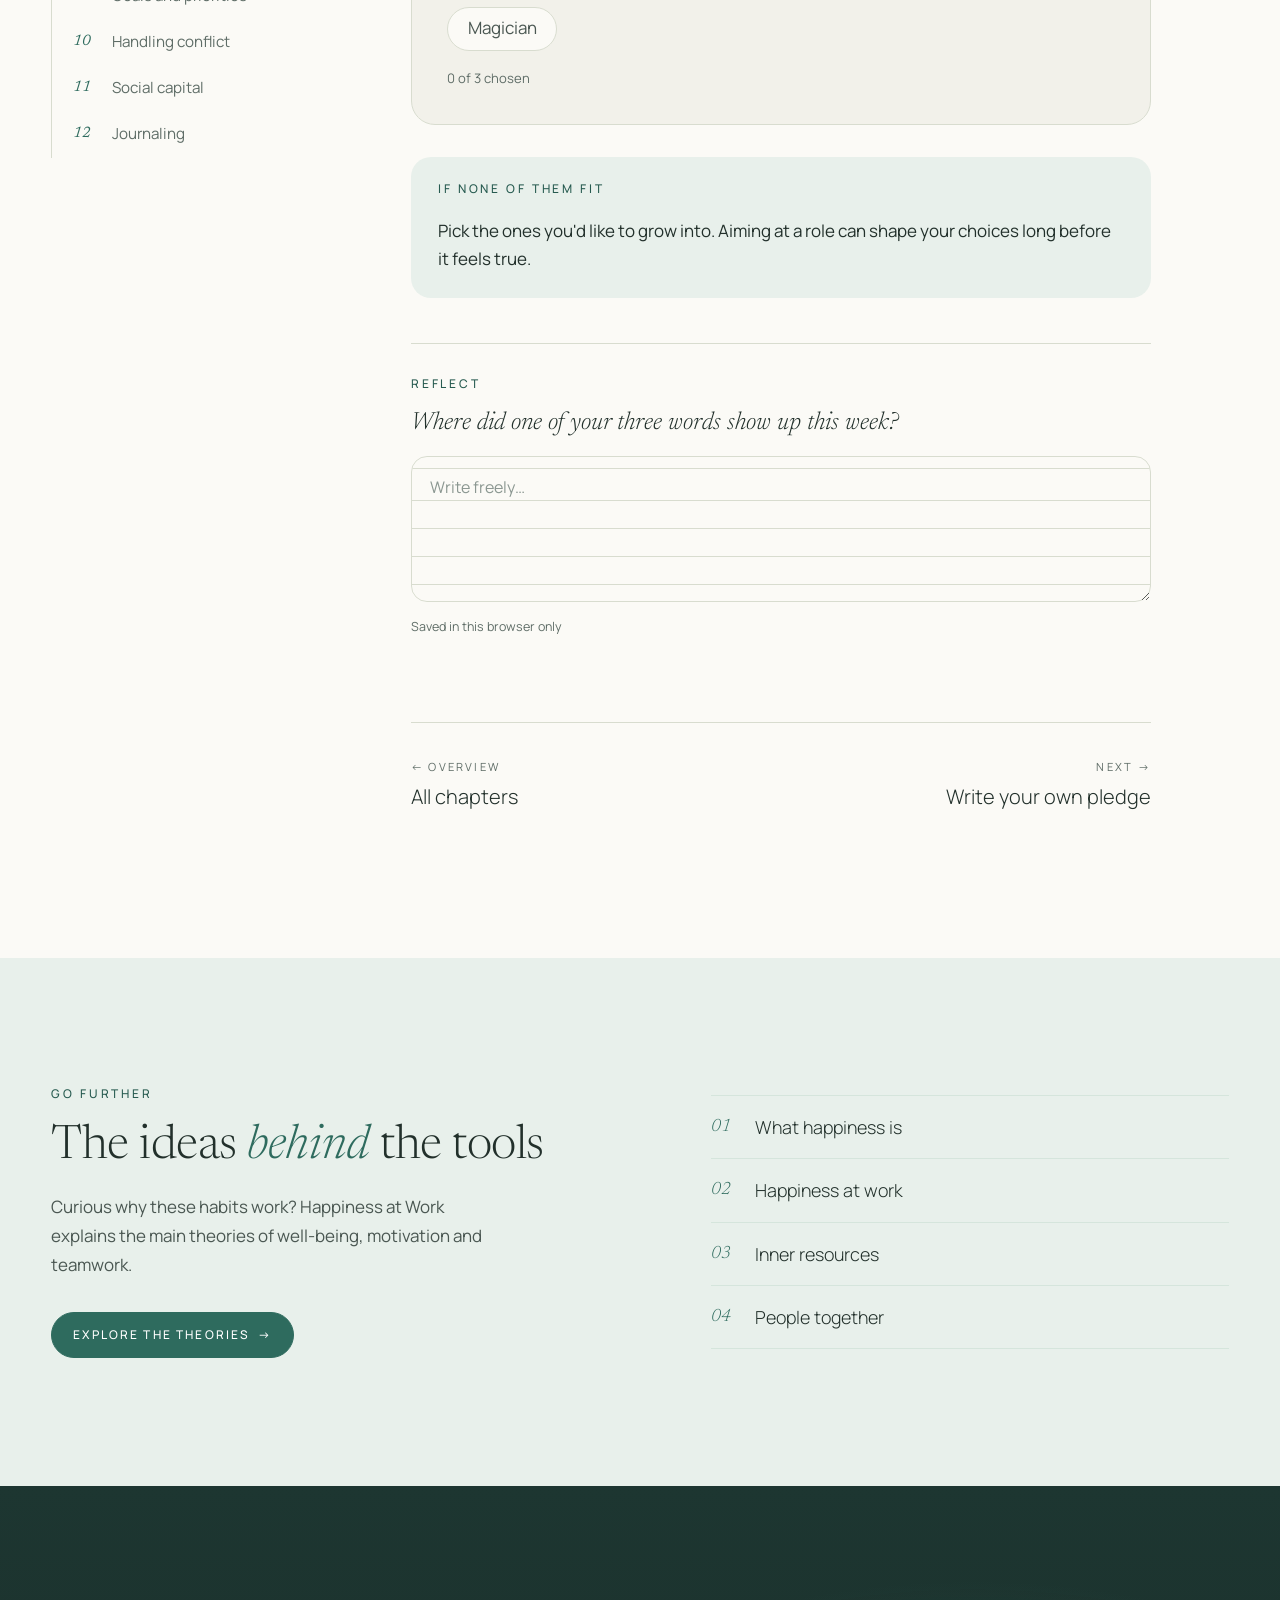
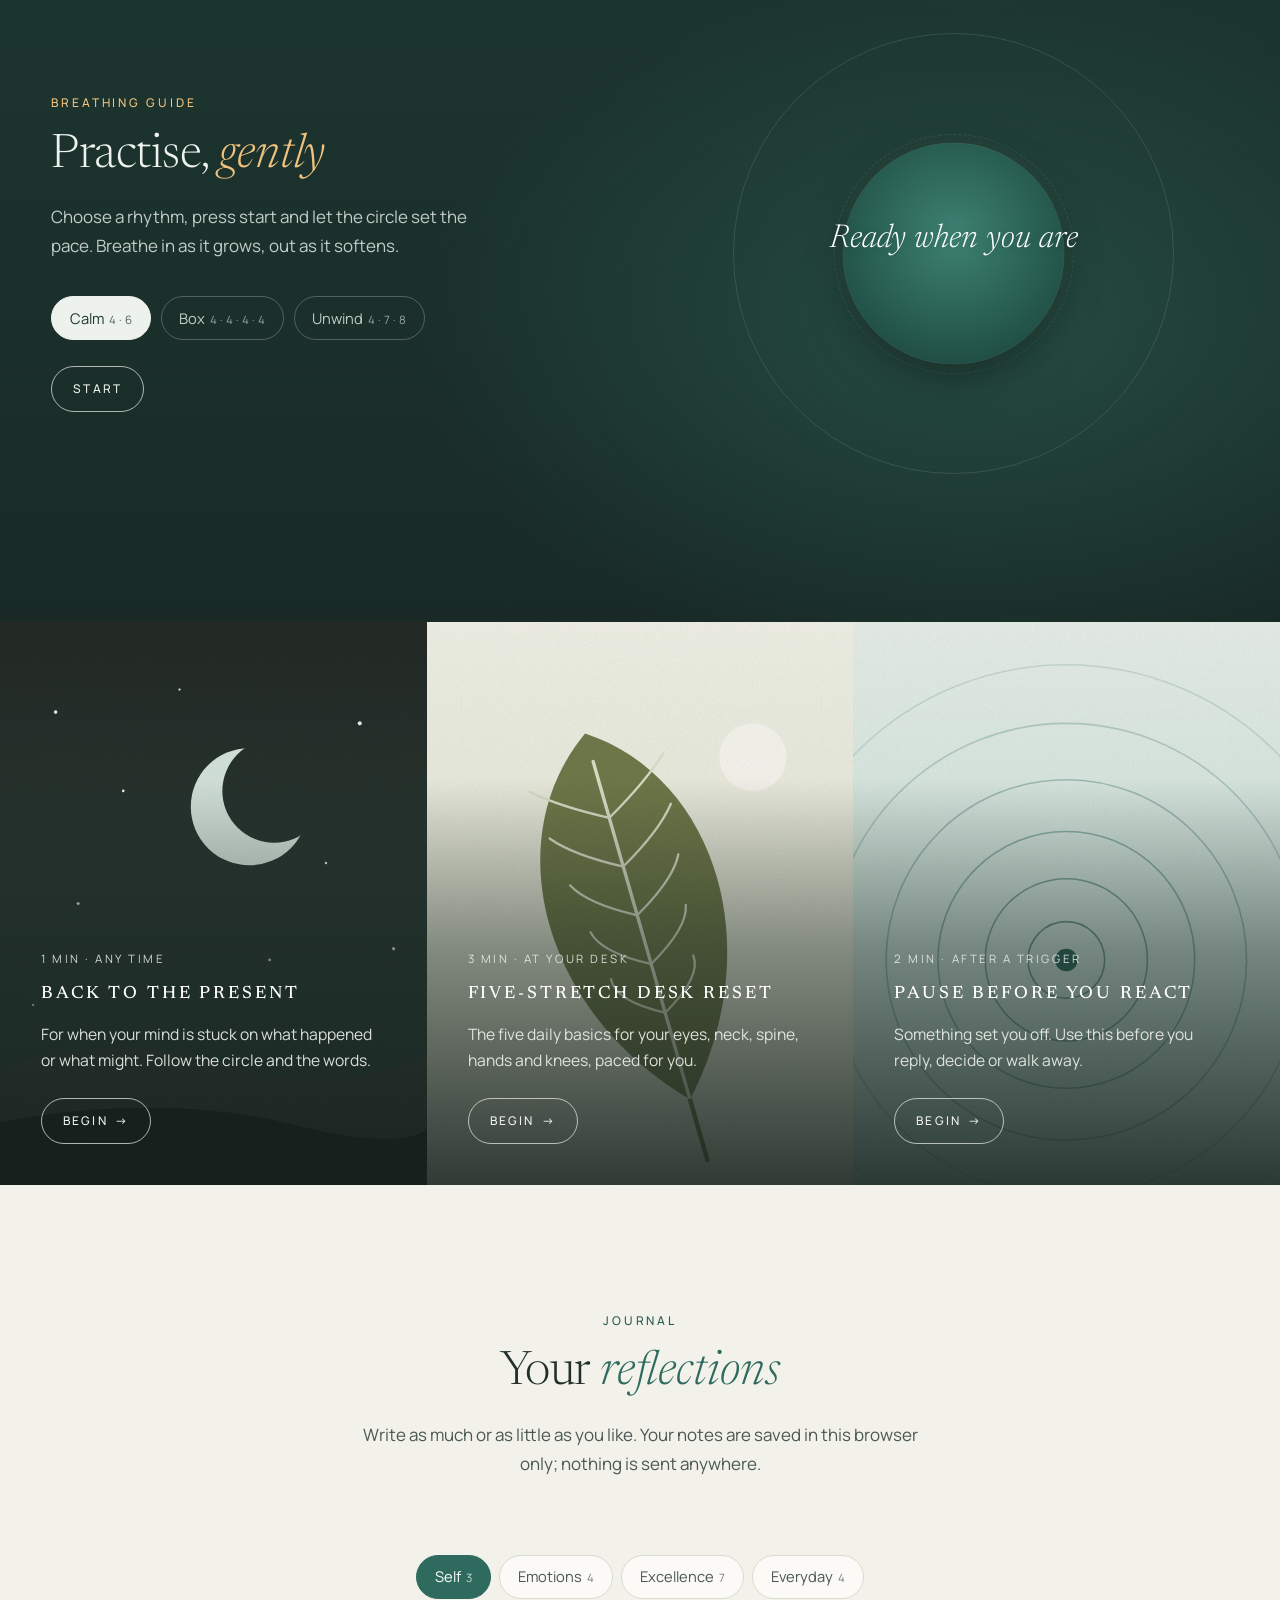
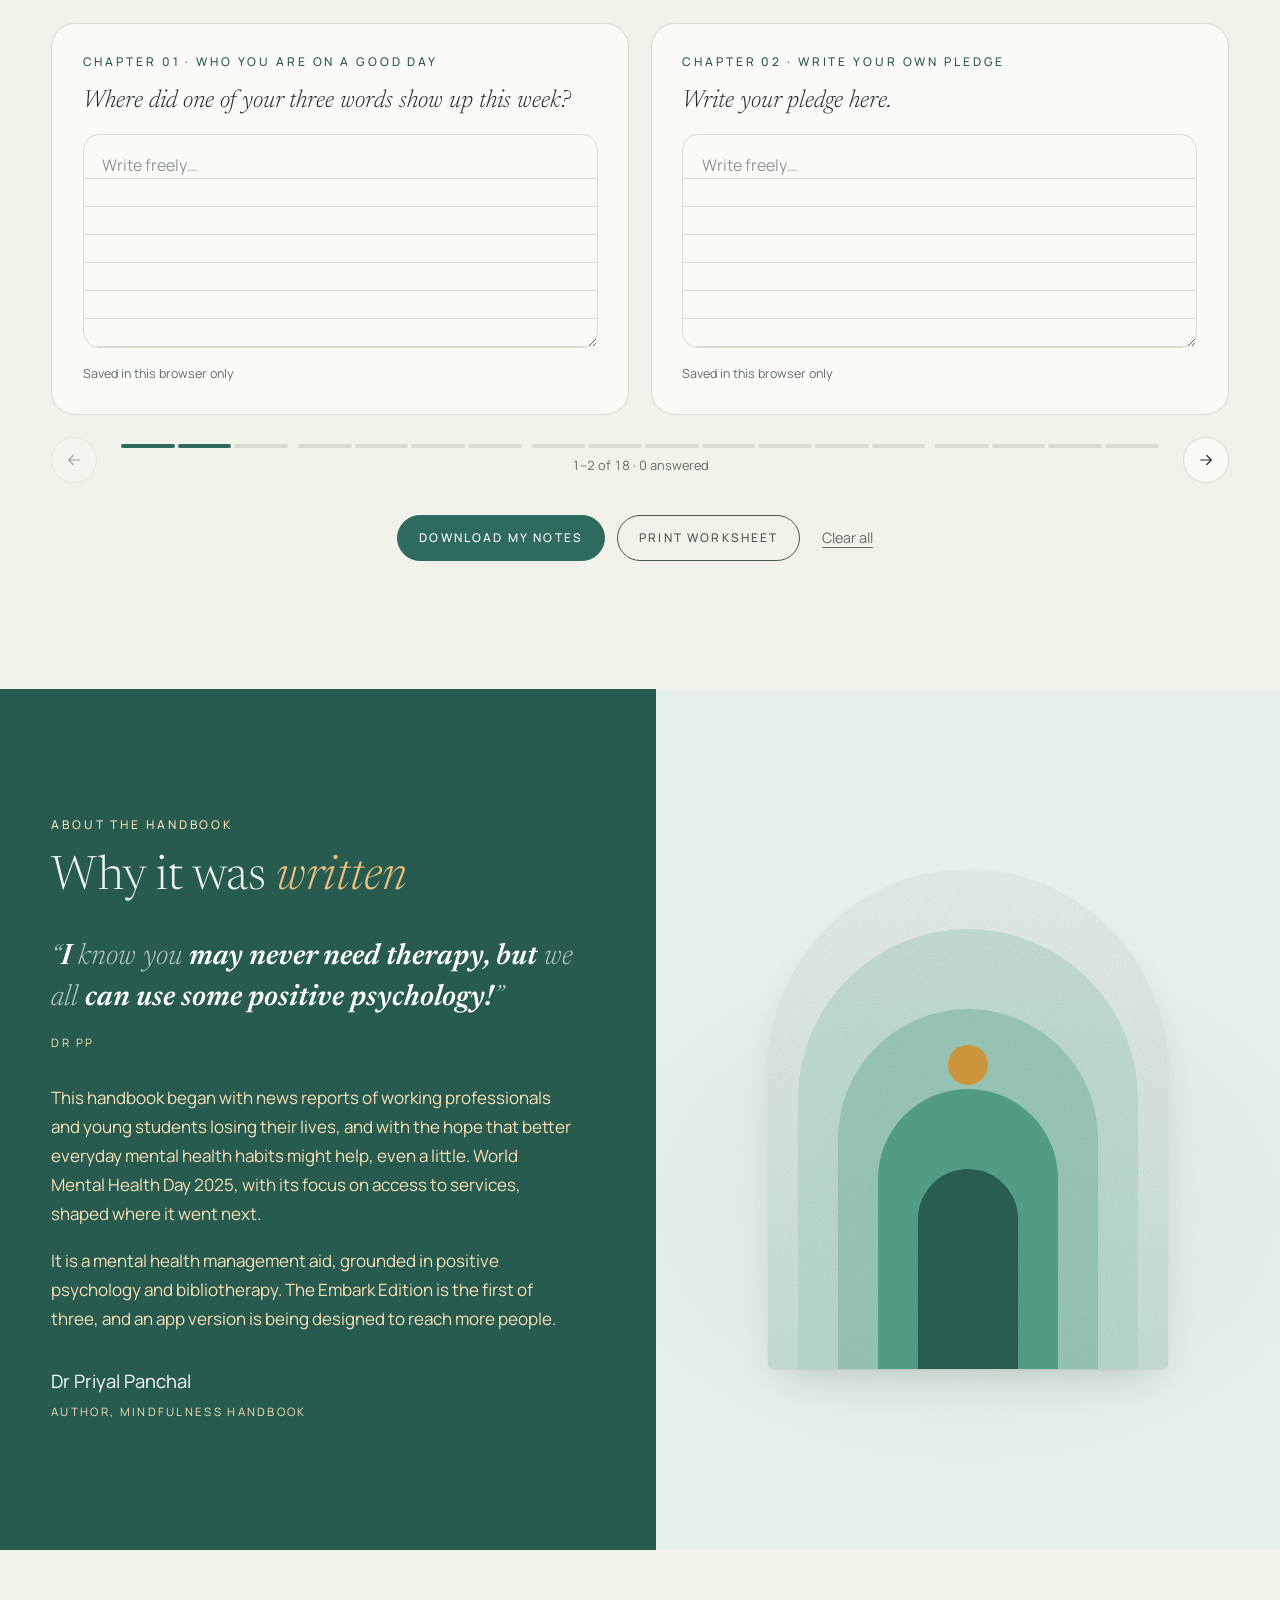
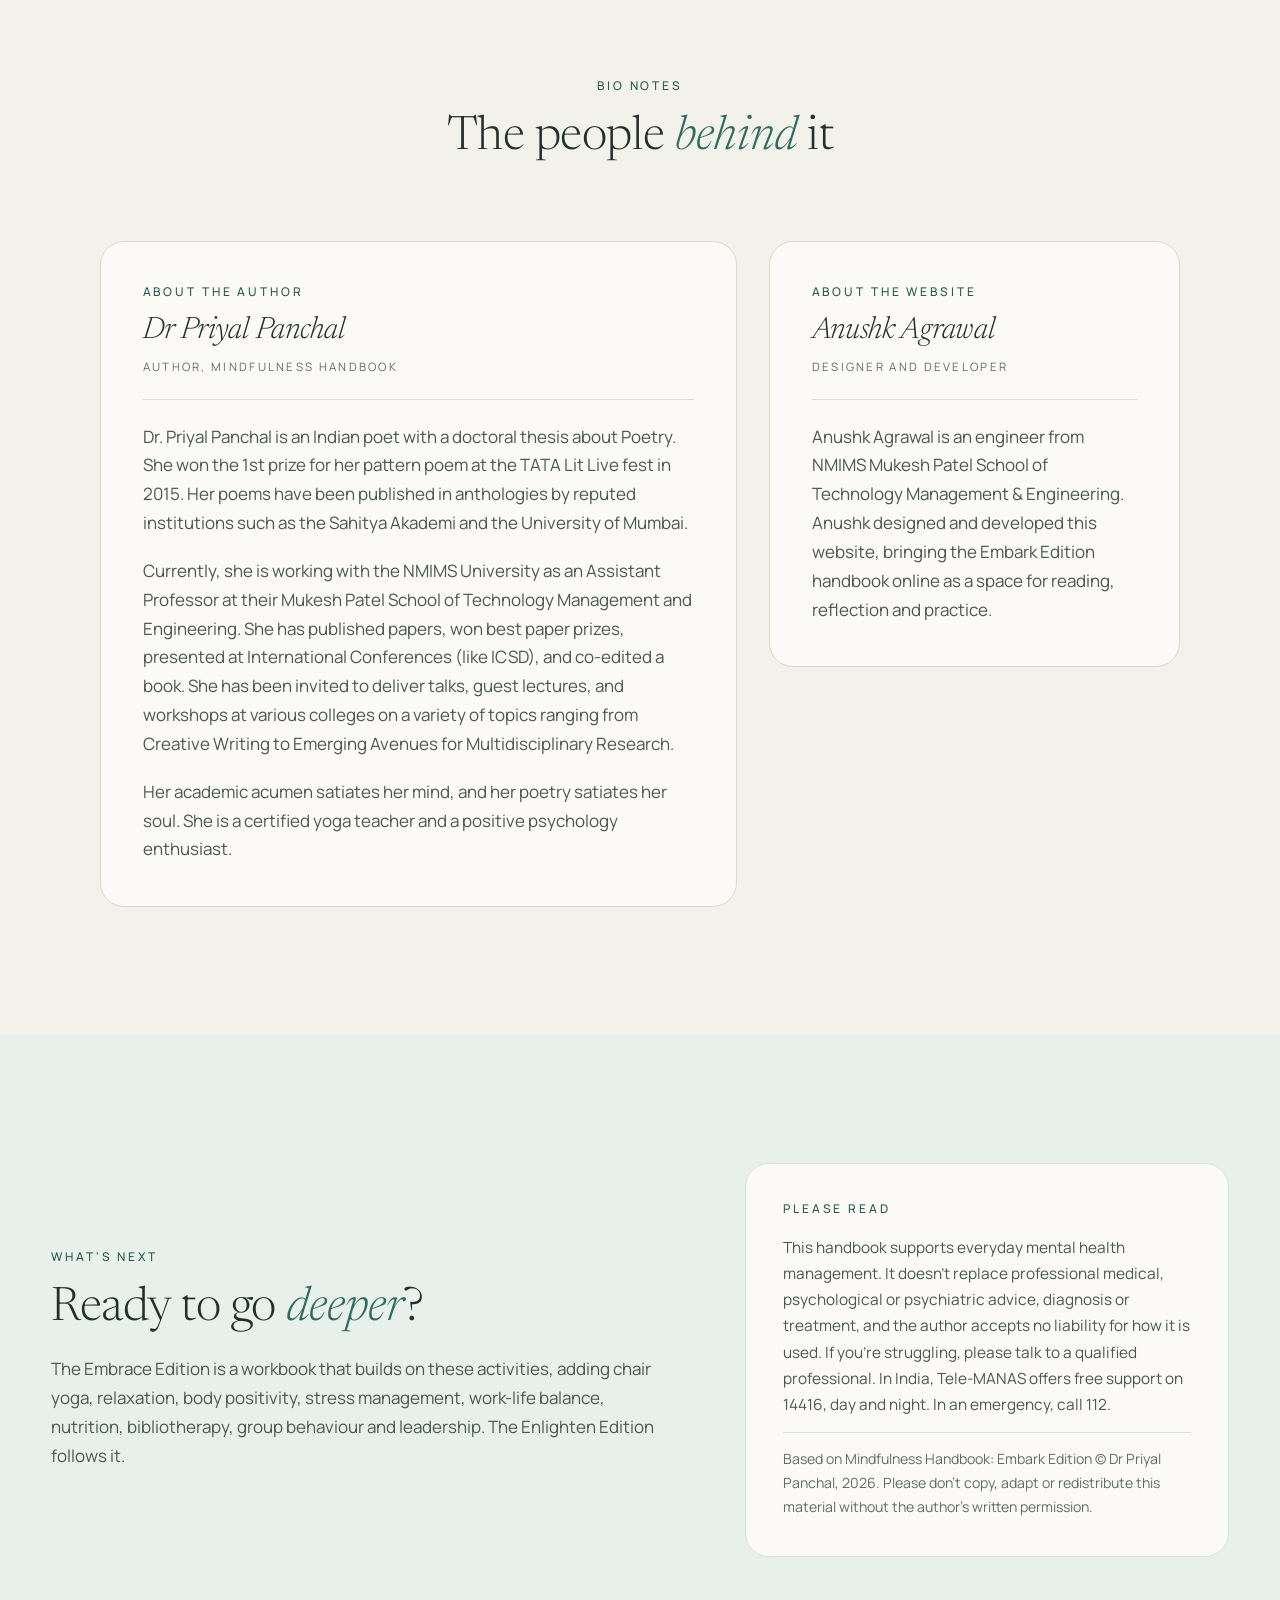
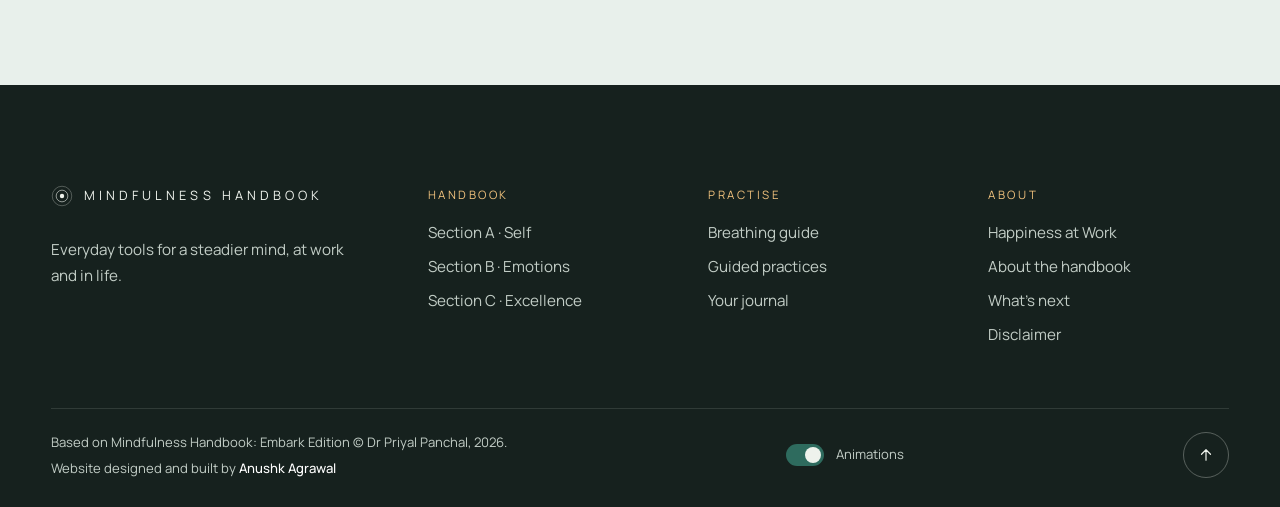
==== commit 4565a931: "Redesign palette and type, remove ticker, update quote and wording - New palette: linen, evergreen a" ====
--- a/index.html
+++ b/index.html
@@ -5,13 +5,13 @@
   <meta name="viewport" content="width=device-width, initial-scale=1">
   <title>Mindfulness Handbook</title>
   <meta name="description" content="Everyday tools from positive psychology, yoga and journaling to help you stay steady at work and in life.">
-  <meta name="theme-color" content="#f6f0e6">
+  <meta name="theme-color" content="#f2f1ea">
   <!-- Preview: keep it out of search results. Remove this line at launch. -->
   <meta name="robots" content="noindex">
   <link rel="preconnect" href="https://fonts.googleapis.com">
   <link rel="preconnect" href="https://fonts.gstatic.com" crossorigin>
-  <link rel="stylesheet" href="https://fonts.googleapis.com/css2?family=Fraunces:ital,opsz,wght@0,9..144,300..500;1,9..144,300..500&family=Jost:wght@300;400;500&display=swap">
-  <link rel="stylesheet" href="css/styles.css?v=8">
+  <link rel="stylesheet" href="https://fonts.googleapis.com/css2?family=Manrope:wght@300..700&family=Newsreader:ital,opsz,wght@0,6..72,300..600;1,6..72,300..600&display=swap">
+  <link rel="stylesheet" href="css/styles.css?v=9">
   <script>
     /* set before first paint: JS on, and calm mode from the OS setting or the footer switch */
     (function () {
@@ -83,9 +83,6 @@
       </div>
       <a class="scroll-cue" href="#welcome" aria-label="Scroll to the welcome section"><span></span></a>
     </section>
-
-    <!-- ============ Ticker ============ -->
-    <div class="ticker" aria-hidden="true"><div class="ticker__track" data-ticker></div></div>
 
     <!-- ============ Welcome (split) ============ -->
     <section class="welcome" id="welcome" aria-labelledby="welcome-title">
@@ -322,8 +319,8 @@
 
   <div class="toast" role="status" aria-live="polite" data-toast></div>
 
-  <script src="js/content.js?v=8"></script>
-  <script src="js/art.js?v=8"></script>
-  <script src="js/app.js?v=8"></script>
+  <script src="js/content.js?v=9"></script>
+  <script src="js/art.js?v=9"></script>
+  <script src="js/app.js?v=9"></script>
 </body>
 </html>
--- a/css/styles.css
+++ b/css/styles.css
@@ -1,45 +1,45 @@
 /* ==========================================================================
    MINDFULNESS HANDBOOK — styles
-   Design language: warm paper canvas, terracotta accent, light geometric
-   sans + italic serif accent words, pill buttons, arch frames, slow motion.
+   Design language: linen canvas, evergreen accent with saffron highlights,
+   Newsreader serif headings + Manrope body, pill buttons, arch frames, slow motion.
    See DESIGN.md for the full system.
    ========================================================================== */
 
 /* ---------- 1. Tokens ---------- */
 :root {
   /* surfaces */
-  --paper: #fffcf7;
-  --cream: #f6f0e6;
-  --cream-2: #efe6d8;
-  --blush: #f8ebe4;
-  --blush-2: #f3dcd2;
-  --rose: #e0a596;
+  --paper: #fbfaf6;
+  --cream: #f2f1ea;
+  --cream-2: #e7e7dc;
+  --blush: #e8f0eb;
+  --blush-2: #d5e5dc;
+  --rose: #93bfad;
 
   /* accents */
-  --terracotta: #b65a4f;   /* fills, large text, ticker (white text 4.6:1) */
-  --terra-ink: #a34a40;    /* small text on cream (5.1:1), deep panels */
-  --terra-deep: #8f4038;   /* pressed / hover on solid */
-  --clay-light: #f0b7a8;   /* accent on dark surfaces */
+  --terracotta: #2e6b5e;   /* evergreen: fills, large text, links (white text 6.2:1) */
+  --terra-ink: #275b50;    /* small text on cream (5.1:1), deep panels */
+  --terra-deep: #1e4840;   /* pressed / hover on solid */
+  --clay-light: #f1c27d;   /* accent on dark surfaces */
   --olive: #6f7a4a;
   --sage: #c5cdb0;
-  --sand: #e3cfb4;
-  --gold: #d4a55a;
+  --sand: #e8d6aa;
+  --gold: #d39a3e;
 
   /* text */
-  --ink: #3a302b;          /* headings (11.3:1 on cream) */
-  --ink-soft: #5e534c;     /* body (6.6:1 on cream) */
-  --muted: #72675e;        /* captions (4.8:1 on cream) */
-  --line: #e4d8c8;
+  --ink: #22302b;          /* headings (11.3:1 on cream) */
+  --ink-soft: #4a5752;     /* body (6.6:1 on cream) */
+  --muted: #5f6d67;        /* captions (4.8:1 on cream) */
+  --line: #d8dccf;
 
   /* dark world */
-  --dusk: #3b2f2a;
-  --charcoal: #2b2522;
-  --on-dark: #f6efe7;
-  --on-dark-soft: #cfc3b8;
+  --dusk: #1d3631;
+  --charcoal: #16211e;
+  --on-dark: #eef2ec;
+  --on-dark-soft: #c2cdc6;
 
   /* type */
-  --sans: "Jost", ui-sans-serif, system-ui, -apple-system, "Segoe UI", Roboto, sans-serif;
-  --serif: "Fraunces", ui-serif, Georgia, "Times New Roman", serif;
+  --sans: "Manrope", ui-sans-serif, system-ui, -apple-system, "Segoe UI", Roboto, sans-serif;
+  --serif: "Newsreader", ui-serif, Georgia, "Times New Roman", serif;
 
   /* motion */
   --ease: cubic-bezier(.22, .61, .36, 1);
@@ -59,7 +59,7 @@
   /* shape + depth */
   --r-card: 24px;
   --r-arch: 999px 999px 24px 24px;
-  --shadow-soft: 0 1px 2px rgba(58, 48, 43, .05), 0 18px 40px -18px rgba(58, 48, 43, .25);
+  --shadow-soft: 0 1px 2px rgba(34, 48, 43, .05), 0 18px 40px -18px rgba(34, 48, 43, .25);
 }
 
 html.header-hidden { --rail-top: calc(20px + var(--safe-top)); }
@@ -115,6 +115,7 @@
 h1, h2, h3, h4 {
   margin: 0;
   color: var(--ink);
+  font-family: var(--serif);
   font-weight: 300;
   letter-spacing: -.01em;
   text-wrap: balance;
@@ -171,7 +172,7 @@
   color: var(--terra-ink);
 }
 .eyebrow--light { color: var(--clay-light); }
-.eyebrow--onclay { color: #fbe3dc; }
+.eyebrow--onclay { color: #f7e0b4; }
 
 .display {
   font-size: clamp(2.6rem, 6.6vw, 5.9rem);
@@ -252,11 +253,11 @@
 }
 .pill--solid:hover { background: var(--terra-deep); border-color: var(--terra-deep); }
 
-.pill--light { color: var(--on-dark); border-color: rgba(246, 239, 231, .7); }
+.pill--light { color: var(--on-dark); border-color: rgba(238, 242, 236, .7); }
 .pill--light:hover { background: var(--on-dark); border-color: var(--on-dark); color: var(--terra-deep); }
 
-.pill--ghost-light { color: var(--on-dark-soft); border-color: rgba(246, 239, 231, .25); }
-.pill--ghost-light:hover { background: rgba(246, 239, 231, .12); border-color: rgba(246, 239, 231, .45); color: var(--on-dark); }
+.pill--ghost-light { color: var(--on-dark-soft); border-color: rgba(238, 242, 236, .25); }
+.pill--ghost-light:hover { background: rgba(238, 242, 236, .12); border-color: rgba(238, 242, 236, .45); color: var(--on-dark); }
 
 .pill[aria-disabled="true"] { opacity: .55; cursor: default; pointer-events: none; }
 
@@ -273,8 +274,8 @@
   cursor: pointer;
   transition: background-color .4s var(--ease), border-color .4s var(--ease), color .4s var(--ease);
 }
-.icon-btn:hover { border-color: var(--line); background: rgba(255, 252, 247, .6); }
-.icon-btn--light { color: var(--on-dark); border-color: rgba(246, 239, 231, .3); }
+.icon-btn:hover { border-color: var(--line); background: rgba(251, 250, 246, .6); }
+.icon-btn--light { color: var(--on-dark); border-color: rgba(238, 242, 236, .3); }
 .icon-btn--light:hover { background: var(--on-dark); color: var(--charcoal); border-color: var(--on-dark); }
 
 .text-btn {
@@ -332,7 +333,7 @@
   transition: background-color .5s var(--ease), box-shadow .5s var(--ease), transform .6s var(--ease);
 }
 .site-header.is-scrolled {
-  background: rgba(246, 240, 230, .86);
+  background: rgba(242, 241, 234, .86);
   -webkit-backdrop-filter: saturate(1.2) blur(14px);
   backdrop-filter: saturate(1.2) blur(14px);
   box-shadow: 0 1px 0 var(--line);
@@ -462,7 +463,7 @@
   padding: calc(var(--header-h) + 32px) var(--page-pad) clamp(150px, 24vh, 240px);
   overflow: hidden;
   text-align: center;
-  background: linear-gradient(180deg, #f5dcd1 0%, #f8ebe4 36%, #f6f0e6 68%, #efe3d3 100%);
+  background: linear-gradient(180deg, #d7e9e0 0%, #e8f0eb 36%, #f2f1ea 68%, #e8e8dc 100%);
 }
 
 .hero__sky { position: absolute; inset: 0; z-index: -2; pointer-events: none; }
@@ -473,9 +474,9 @@
   opacity: .6;
   animation: drift 24s var(--ease-in-out) infinite alternate;
 }
-.blob--1 { width: 44vw; height: 44vw; left: -12vw; top: -10vw; background: #f1c2b3; }
-.blob--2 { width: 34vw; height: 34vw; right: -8vw; top: 8vh; background: #f3dcc0; animation-duration: 30s; }
-.blob--3 { width: 28vw; height: 28vw; left: 34vw; bottom: 4vh; background: #ead3c8; animation-duration: 36s; }
+.blob--1 { width: 44vw; height: 44vw; left: -12vw; top: -10vw; background: #b9dccc; }
+.blob--2 { width: 34vw; height: 34vw; right: -8vw; top: 8vh; background: #f4dfb3; animation-duration: 30s; }
+.blob--3 { width: 28vw; height: 28vw; left: 34vw; bottom: 4vh; background: #d3e2e6; animation-duration: 36s; }
 @keyframes drift {
   to { transform: translate3d(4vw, 3vh, 0) scale(1.1); }
 }
@@ -558,8 +559,8 @@
   height: 78px;
   border-radius: 50%;
   color: var(--terracotta);
-  background: rgba(255, 252, 247, .6);
-  border: 1px solid rgba(182, 90, 79, .45);
+  background: rgba(251, 250, 246, .6);
+  border: 1px solid rgba(52, 122, 106, .45);
   -webkit-backdrop-filter: blur(6px);
   backdrop-filter: blur(6px);
   transition: transform .6s var(--ease), background-color .6s var(--ease), color .6s var(--ease);
@@ -595,7 +596,7 @@
   position: relative;
   width: 1px;
   height: 40px;
-  background: rgba(255, 252, 247, .45);
+  background: rgba(251, 250, 246, .45);
   overflow: hidden;
 }
 .scroll-cue span::after {
@@ -609,47 +610,6 @@
   animation: cue 2.4s var(--ease-in-out) infinite;
 }
 @keyframes cue { to { top: 100%; } }
-
-/* ---------- 8. Ticker ---------- */
-.ticker {
-  position: relative;
-  display: flex;
-  align-items: center;
-  height: 46px;
-  overflow: hidden;
-  background: var(--terracotta);
-  color: #fff;
-}
-.ticker__track {
-  display: flex;
-  width: max-content;
-  animation: marquee 42s linear infinite;
-}
-.ticker:hover .ticker__track { animation-play-state: paused; }
-.ticker__group { display: flex; flex-shrink: 0; }
-.ticker span {
-  position: relative;
-  flex-shrink: 0;
-  padding: 0 24px;
-  font-size: .78rem;
-  font-weight: 500;
-  letter-spacing: .32em;
-  text-transform: uppercase;
-  white-space: nowrap;
-}
-.ticker span::after {
-  content: "";
-  position: absolute;
-  top: 50%;
-  right: -2px;
-  width: 4px;
-  height: 4px;
-  border-radius: 50%;
-  background: currentColor;
-  opacity: .8;
-  transform: translateY(-50%);
-}
-@keyframes marquee { to { transform: translateX(-50%); } }
 
 /* ---------- 9. Grain + generated art ---------- */
 .grain { position: relative; }
@@ -726,7 +686,7 @@
   position: absolute;
   inset: 0;
   z-index: 1;
-  background: linear-gradient(to top, rgba(43, 37, 34, .5) 0%, rgba(43, 37, 34, 0) 45%);
+  background: linear-gradient(to top, rgba(22, 33, 30, .5) 0%, rgba(22, 33, 30, 0) 45%);
 }
 .welcome__overlay {
   position: absolute;
@@ -756,7 +716,7 @@
 .inside {
   padding: var(--section-pad) 0;
   background:
-    radial-gradient(1100px 620px at 50% 0%, var(--blush) 0%, rgba(248, 235, 228, 0) 62%),
+    radial-gradient(1100px 620px at 50% 0%, var(--blush) 0%, rgba(232, 240, 235, 0) 62%),
     var(--cream);
 }
 
@@ -822,7 +782,7 @@
   overflow: hidden;
   isolation: isolate;
   transform: translateZ(0);
-  box-shadow: 0 1px 0 rgba(58, 48, 43, .04);
+  box-shadow: 0 1px 0 rgba(34, 48, 43, .04);
 }
 .ch-card__art .art { transition: transform 1.4s var(--ease); }
 .ch-card a:hover .ch-card__art .art { transform: scale(1.045); }
@@ -1099,8 +1059,8 @@
   background-position: 0 1rem;
   transition: border-color .3s var(--ease), box-shadow .3s var(--ease);
 }
-.lined::placeholder { color: #a0958b; }
-.lined:focus { outline: none; border-color: var(--rose); box-shadow: 0 0 0 4px rgba(224, 165, 150, .22); }
+.lined::placeholder { color: #8b9791; }
+.lined:focus { outline: none; border-color: var(--rose); box-shadow: 0 0 0 4px rgba(147, 191, 173, .22); }
 .prompt__foot {
   display: flex;
   justify-content: space-between;
@@ -1152,7 +1112,7 @@
 .practice {
   color: var(--on-dark-soft);
   background:
-    radial-gradient(900px 560px at 76% 34%, rgba(182, 90, 79, .38), rgba(182, 90, 79, 0) 62%),
+    radial-gradient(900px 560px at 76% 34%, rgba(52, 122, 106, .38), rgba(52, 122, 106, 0) 62%),
     linear-gradient(180deg, var(--dusk) 0%, var(--charcoal) 100%);
 }
 .pacer {
@@ -1167,7 +1127,7 @@
 .tab-pill {
   min-height: 44px;
   padding: .55em 1.2em;
-  border: 1px solid rgba(246, 239, 231, .26);
+  border: 1px solid rgba(238, 242, 236, .26);
   border-radius: 999px;
   background: transparent;
   color: var(--on-dark-soft);
@@ -1176,7 +1136,7 @@
   transition: background-color .4s var(--ease), color .4s var(--ease), border-color .4s var(--ease);
 }
 .tab-pill small { margin-left: .45em; font-size: .78em; opacity: .75; letter-spacing: .04em; }
-.tab-pill:hover { border-color: rgba(246, 239, 231, .55); color: var(--on-dark); }
+.tab-pill:hover { border-color: rgba(238, 242, 236, .55); color: var(--on-dark); }
 .tab-pill[aria-checked="true"] { background: var(--on-dark); border-color: var(--on-dark); color: var(--dusk); }
 .pacer__controls { display: flex; align-items: center; gap: 1.2rem; }
 .pacer__breaths { font-size: .8rem; letter-spacing: .16em; text-transform: uppercase; color: var(--on-dark-soft); }
@@ -1192,11 +1152,11 @@
 }
 .pacer__guide {
   position: absolute;
-  border: 1px solid rgba(246, 239, 231, .12);
+  border: 1px solid rgba(238, 242, 236, .12);
   border-radius: 50%;
 }
 .pacer__guide--1 { inset: 4%; }
-.pacer__guide--2 { inset: 25%; border-style: dashed; border-color: rgba(246, 239, 231, .1); }
+.pacer__guide--2 { inset: 25%; border-style: dashed; border-color: rgba(238, 242, 236, .1); }
 .pacer__halo,
 .pacer__core {
   position: absolute;
@@ -1207,10 +1167,10 @@
 }
 .pacer__halo {
   inset: 2%;
-  background: radial-gradient(circle, rgba(240, 183, 168, .32) 0%, rgba(240, 183, 168, 0) 68%);
+  background: radial-gradient(circle, rgba(241, 194, 125, .32) 0%, rgba(241, 194, 125, 0) 68%);
 }
 .pacer__core {
-  background: radial-gradient(circle at 50% 42%, #bd6553 0%, #a34a40 58%, #7e372f 100%);
+  background: radial-gradient(circle at 50% 42%, #3d8272 0%, #275b50 58%, #173c35 100%);
   box-shadow: 0 0 0 1px rgba(255, 255, 255, .06) inset, 0 30px 80px -20px rgba(0, 0, 0, .5);
 }
 .pacer__stage.is-idle .pacer__core { animation: idleBreath 8s var(--breath) infinite; }
@@ -1261,10 +1221,10 @@
   position: absolute;
   inset: 0;
   z-index: -1;
-  background: linear-gradient(to top, rgba(43, 37, 34, .86) 0%, rgba(43, 37, 34, .45) 42%, rgba(43, 37, 34, 0) 72%);
+  background: linear-gradient(to top, rgba(22, 33, 30, .86) 0%, rgba(22, 33, 30, .45) 42%, rgba(22, 33, 30, 0) 72%);
 }
 .p-card__body { width: 100%; padding: clamp(26px, 3.2vw, 44px); color: var(--on-dark); }
-.p-card__meta { font-size: .72rem; letter-spacing: .22em; text-transform: uppercase; color: rgba(246, 239, 231, .85); }
+.p-card__meta { font-size: .72rem; letter-spacing: .22em; text-transform: uppercase; color: rgba(238, 242, 236, .85); }
 .p-card__title {
   margin: .65rem 0 .7rem;
   color: #fff;
@@ -1273,7 +1233,7 @@
   letter-spacing: .16em;
   text-transform: uppercase;
 }
-.p-card__text { max-width: 34ch; margin-bottom: 1.5rem; color: rgba(246, 239, 231, .9); font-size: .98rem; }
+.p-card__text { max-width: 34ch; margin-bottom: 1.5rem; color: rgba(238, 242, 236, .9); font-size: .98rem; }
 
 /* ---------- 14. Journal ---------- */
 .reflect { padding: var(--section-pad) 0; background: var(--cream); }
@@ -1335,7 +1295,7 @@
   display: grid;
   grid-template-columns: 1.05fr 1fr;
   background: var(--terra-ink);
-  color: #fbe3dc;
+  color: #f7e0b4;
 }
 .about__panel {
   justify-self: end;
@@ -1345,7 +1305,7 @@
 }
 .about__quote { margin: 2rem 0 0; }
 .about__quote p {
-  color: #fff;
+  color: rgba(238, 242, 236, .72);
   font-family: var(--serif);
   font-style: italic;
   font-weight: 300;
@@ -1353,12 +1313,13 @@
   line-height: 1.38;
 }
 .about__quote p em { font-weight: 400; }
+.about__quote p strong { color: #fff; font-weight: 600; }
 .about__quote footer {
   margin-top: .9rem;
   font-size: .72rem;
   letter-spacing: .22em;
   text-transform: uppercase;
-  color: #fbe3dc;
+  color: #f7e0b4;
 }
 .about__note { margin-top: 2rem; max-width: 52ch; }
 .about__sign { display: flex; flex-direction: column; margin-top: 2rem; }
@@ -1370,7 +1331,7 @@
   min-height: clamp(440px, 52vw, 760px);
   padding: clamp(32px, 6vw, 88px);
   background:
-    radial-gradient(600px 420px at 50% 60%, var(--blush-2) 0%, rgba(243, 220, 210, 0) 70%),
+    radial-gradient(600px 420px at 50% 60%, var(--blush-2) 0%, rgba(213, 229, 220, 0) 70%),
     var(--blush);
 }
 .portrait {
@@ -1464,7 +1425,7 @@
   gap: 16px;
   margin-top: 60px;
   padding-top: 22px;
-  border-top: 1px solid rgba(246, 239, 231, .12);
+  border-top: 1px solid rgba(238, 242, 236, .12);
   font-size: .82rem;
 }
 
@@ -1491,8 +1452,8 @@
   inset: 0;
   z-index: -1;
   background:
-    radial-gradient(760px 560px at 50% 46%, rgba(182, 90, 79, .42), rgba(182, 90, 79, 0) 70%),
-    linear-gradient(180deg, #3b2f2a 0%, #241f1c 100%);
+    radial-gradient(760px 560px at 50% 46%, rgba(52, 122, 106, .42), rgba(52, 122, 106, 0) 70%),
+    linear-gradient(180deg, #1d3631 0%, #111b18 100%);
 }
 .overlay__top { display: flex; justify-content: space-between; align-items: center; gap: 16px; }
 .overlay__top .eyebrow { margin: 0; }
@@ -1510,7 +1471,7 @@
 .ov-orb { position: relative; display: grid; place-items: center; width: min(54vmin, 340px); aspect-ratio: 1; }
 .ov-ring { position: absolute; inset: 0; width: 100%; height: 100%; transform: rotate(-90deg); }
 .ov-ring circle { fill: none; stroke-width: 1.2; }
-.ov-ring__track { stroke: rgba(246, 239, 231, .14); }
+.ov-ring__track { stroke: rgba(238, 242, 236, .14); }
 .ov-ring__bar { stroke: var(--clay-light); stroke-linecap: round; stroke-dasharray: 351.86; stroke-dashoffset: 351.86; }
 .ov-orb__glow,
 .ov-orb__core {
@@ -1518,8 +1479,8 @@
   border-radius: 50%;
   animation: breathe 10s var(--breath) infinite;
 }
-.ov-orb__glow { inset: 6%; background: radial-gradient(circle, rgba(240, 183, 168, .3) 0%, rgba(240, 183, 168, 0) 70%); }
-.ov-orb__core { inset: 20%; background: radial-gradient(circle at 50% 42%, #c56b58 0%, #a34a40 60%, #7e372f 100%); }
+.ov-orb__glow { inset: 6%; background: radial-gradient(circle, rgba(241, 194, 125, .3) 0%, rgba(241, 194, 125, 0) 70%); }
+.ov-orb__core { inset: 20%; background: radial-gradient(circle at 50% 42%, #468b7b 0%, #275b50 60%, #173c35 100%); }
 .overlay.is-paused .ov-orb__glow,
 .overlay.is-paused .ov-orb__core { animation-play-state: paused; }
 @keyframes breathe {
@@ -1883,13 +1844,13 @@
   color: var(--on-dark-soft);
 }
 .quiz .eyebrow { color: var(--clay-light); }
-.quiz__q + .quiz__q { margin-top: 1.7rem; padding-top: 1.7rem; border-top: 1px solid rgba(246, 239, 231, .14); }
+.quiz__q + .quiz__q { margin-top: 1.7rem; padding-top: 1.7rem; border-top: 1px solid rgba(238, 242, 236, .14); }
 .quiz__text { color: var(--on-dark); font-size: 1.06rem; line-height: 1.6; }
 .quiz__opts { display: flex; flex-wrap: wrap; gap: .5rem; margin-top: .9rem; }
 .quiz__opt {
   min-height: 44px;
   padding: .5em 1.1em;
-  border: 1px solid rgba(246, 239, 231, .32);
+  border: 1px solid rgba(238, 242, 236, .32);
   border-radius: 999px;
   background: transparent;
   color: var(--on-dark);
@@ -1928,7 +1889,7 @@
   padding: .35rem;
   border: 1px solid var(--line);
   border-radius: 999px;
-  background: rgba(255, 252, 247, .94);
+  background: rgba(251, 250, 246, .94);
   -webkit-backdrop-filter: blur(10px);
   backdrop-filter: blur(10px);
   transition: top .6s var(--ease);
@@ -2047,7 +2008,7 @@
     padding: 10px var(--page-pad);
     overflow-x: auto;
     scrollbar-width: none;
-    background: rgba(255, 252, 247, .94);
+    background: rgba(251, 250, 246, .94);
     -webkit-backdrop-filter: blur(10px);
     backdrop-filter: blur(10px);
     border-bottom: 1px solid var(--line);
@@ -2110,8 +2071,6 @@
   .stats { gap: 10px; }
   .stat { width: 31%; max-width: 116px; }
   .stat span { font-size: .58rem; letter-spacing: .12em; }
-  .ticker { height: 40px; }
-  .ticker span { padding: 0 16px; font-size: .68rem; letter-spacing: .24em; }
   .header-breathe { padding: .6em 1em; }
   .header-breathe { font-size: 0; gap: 0; width: 40px; padding: 0; }
   .header-breathe .dot { width: 9px; height: 9px; }
@@ -2158,7 +2117,6 @@
 html.reduce-motion .chapter__inner { transform: none !important; filter: none !important; }
 html.reduce-motion .factor summary::after { transition: none; }
 html.reduce-motion .menu__primary a { transform: none; }
-html.reduce-motion .ticker__track { animation: none !important; }
 html.reduce-motion .breath-btn__orb .ring { opacity: 0; }
 html.reduce-motion .has-art:hover .art,
 html.reduce-motion .has-art:hover .art * { transform: none !important; stroke-dashoffset: 0 !important; }
@@ -2197,7 +2155,7 @@
   width: 38px;
   height: 22px;
   border-radius: 999px;
-  background: rgba(246, 239, 231, .18);
+  background: rgba(238, 242, 236, .18);
   transition: background-color .3s var(--ease);
 }
 .motion-toggle__track span {
@@ -2218,7 +2176,7 @@
 @media print {
   @page { margin: 18mm; }
   body { background: #fff; color: #222; font-size: 11pt; }
-  .site-header, .menu, .progress, .skip-link, .hero, .ticker, .welcome__media, .inside,
+  .site-header, .menu, .progress, .skip-link, .hero, .welcome__media, .inside,
   .practice, .about__media, .feedback, .site-footer, .overlay, .toast, .theory-band,
   .reader__layout, .journal__actions, .welcome__body .pill, .parts, .theory__stage,
   .journal-tabs, .deck__nav { display: none !important; }
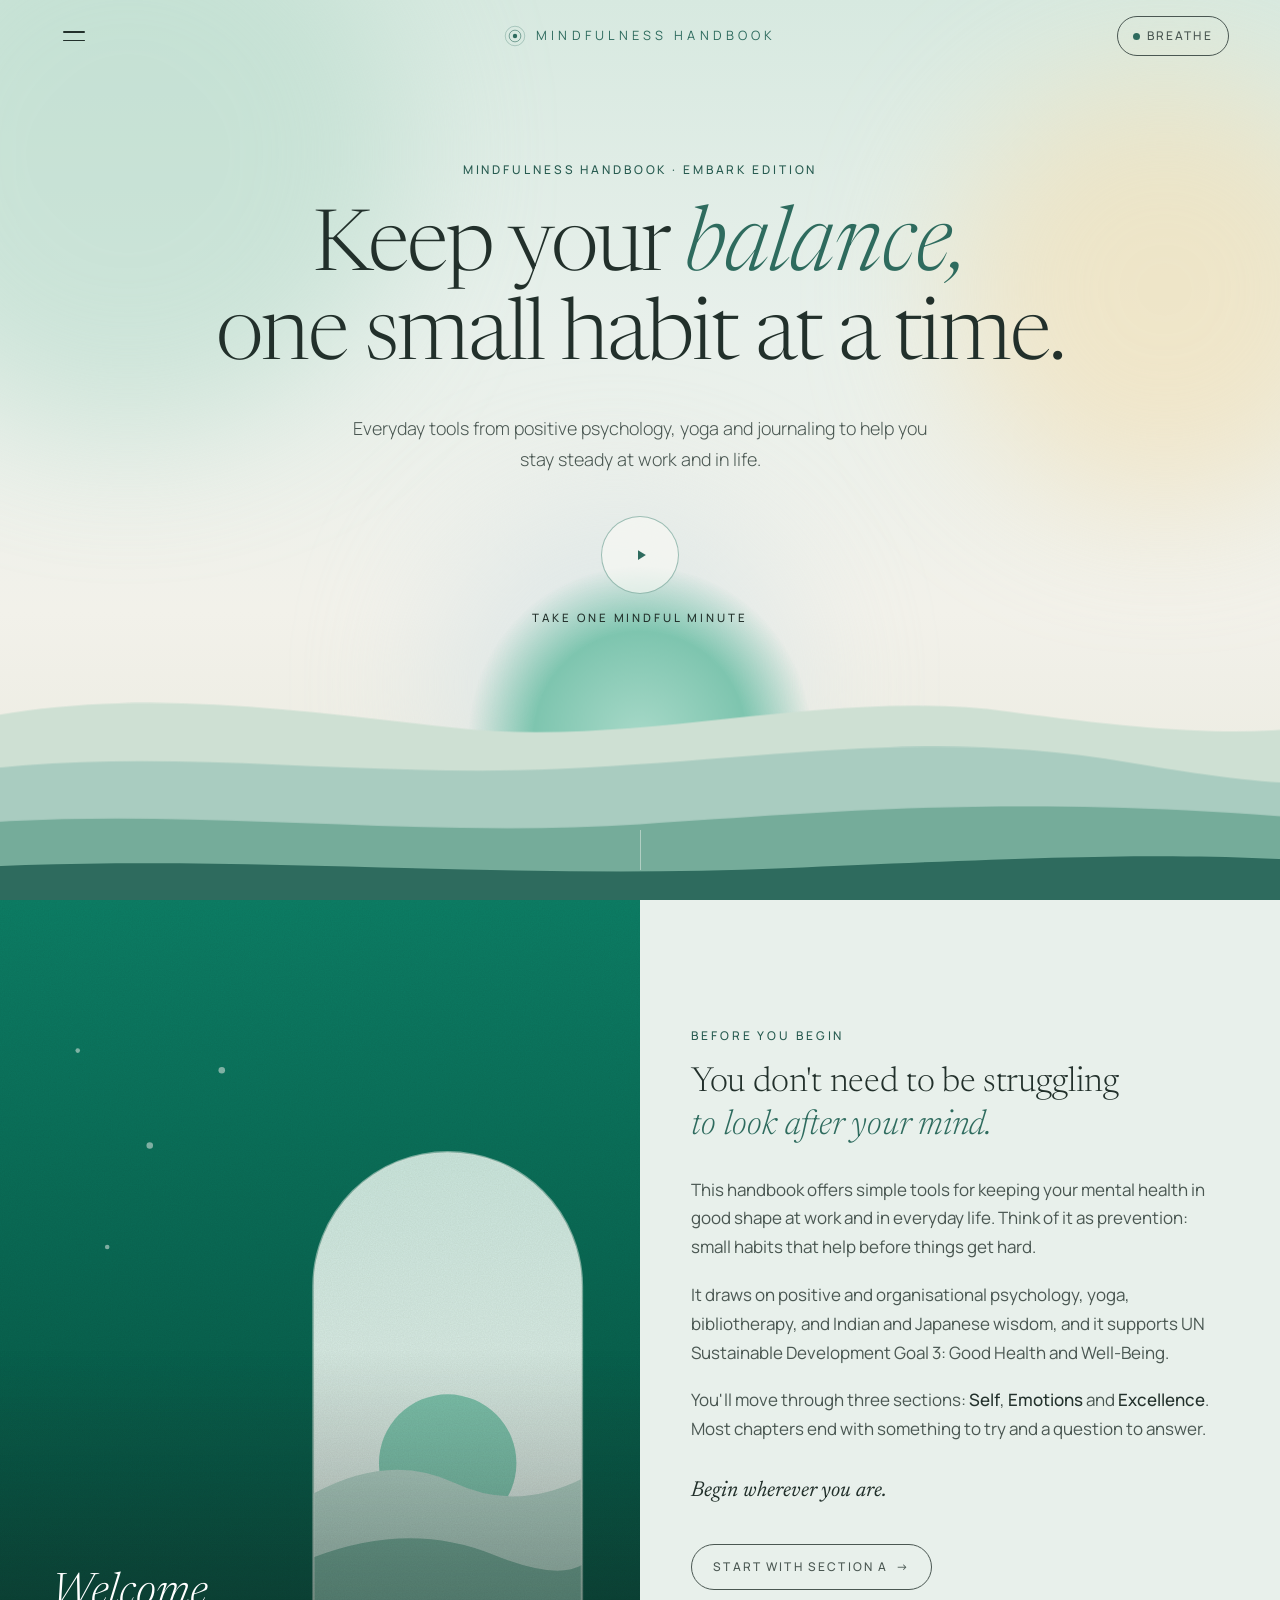
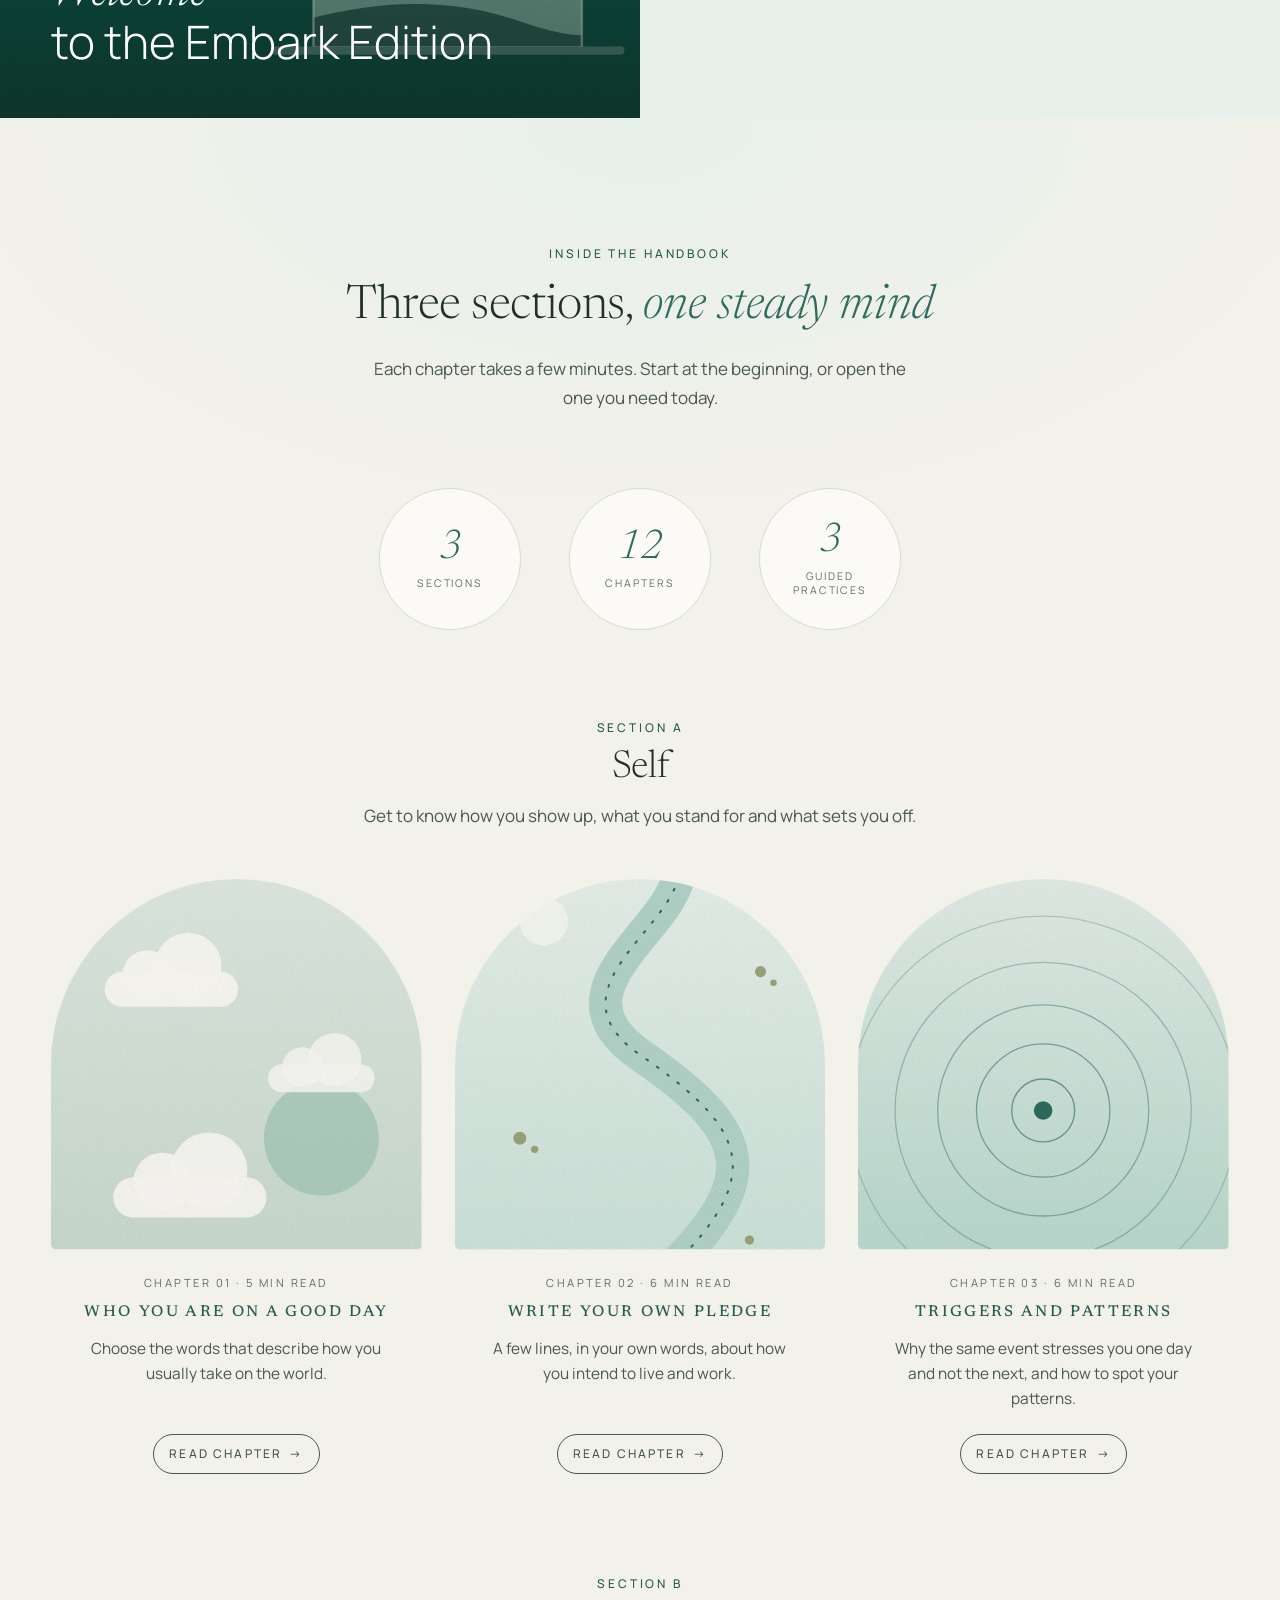
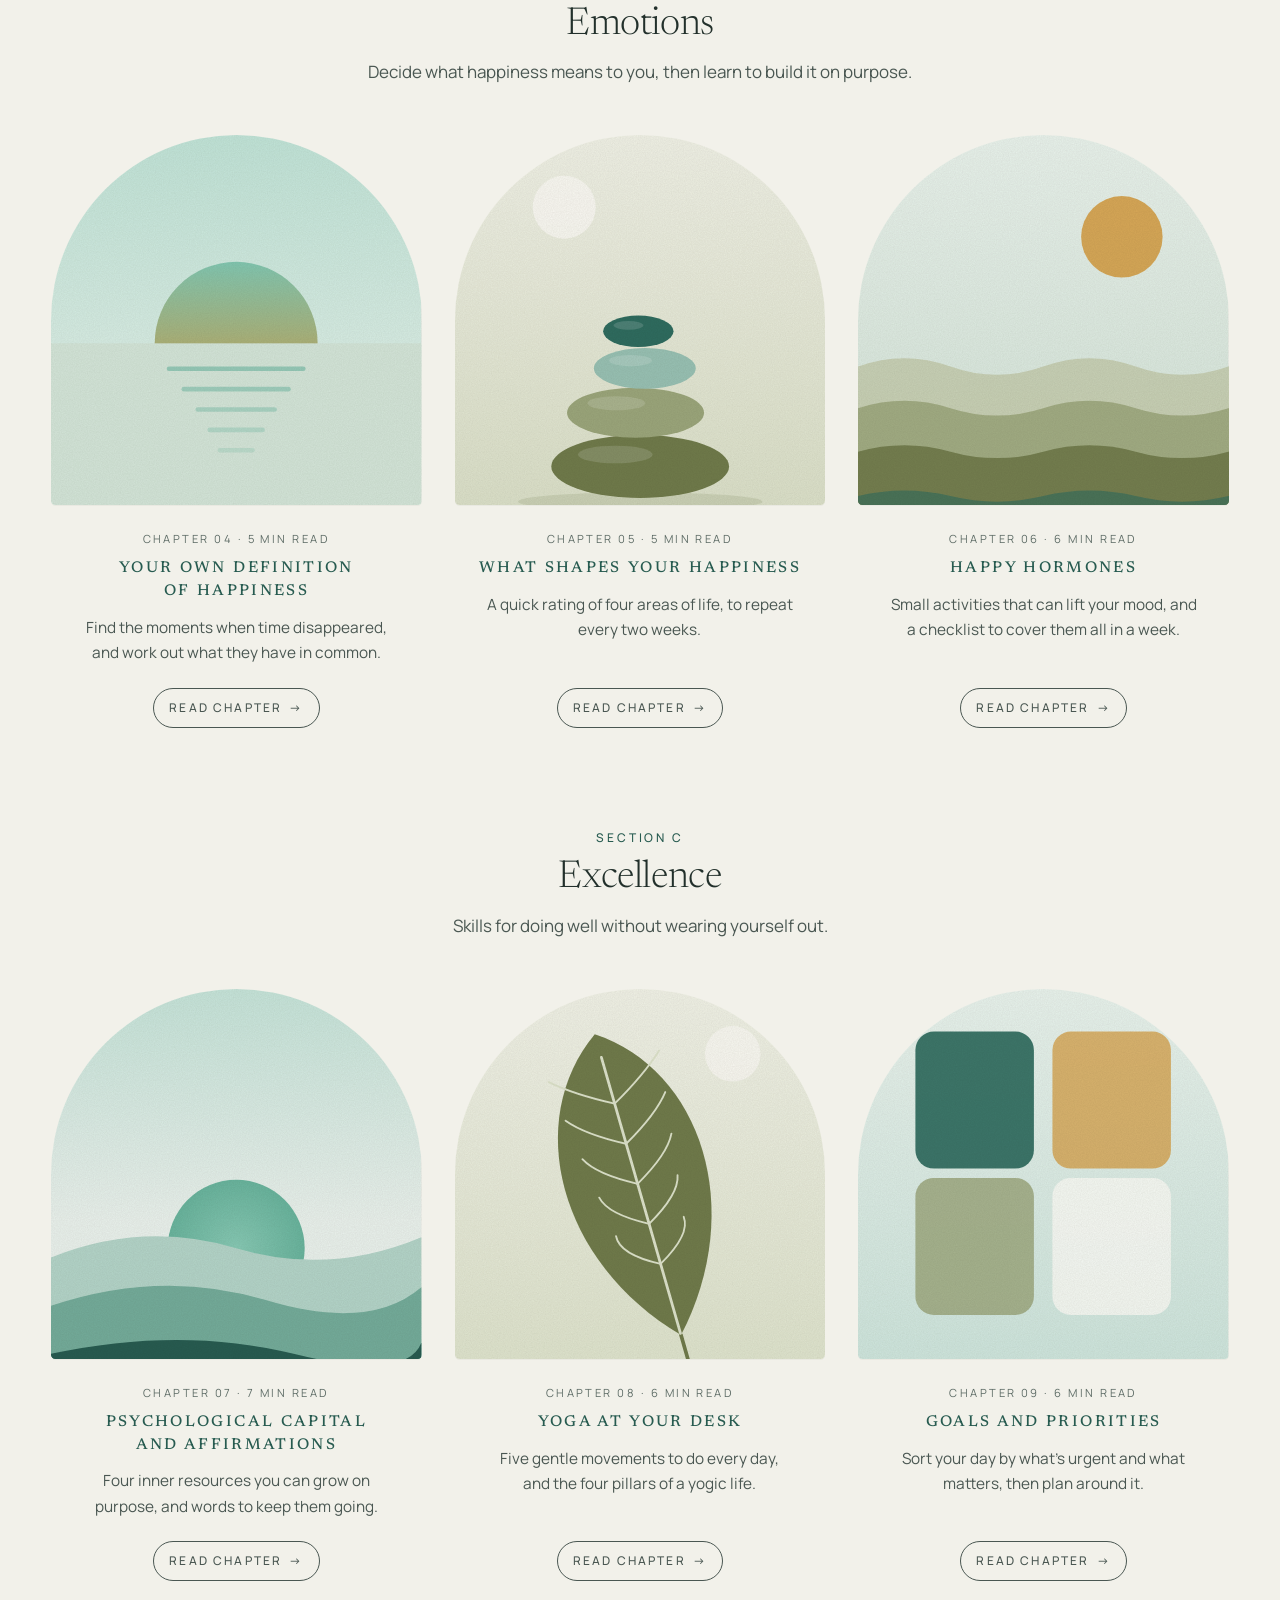
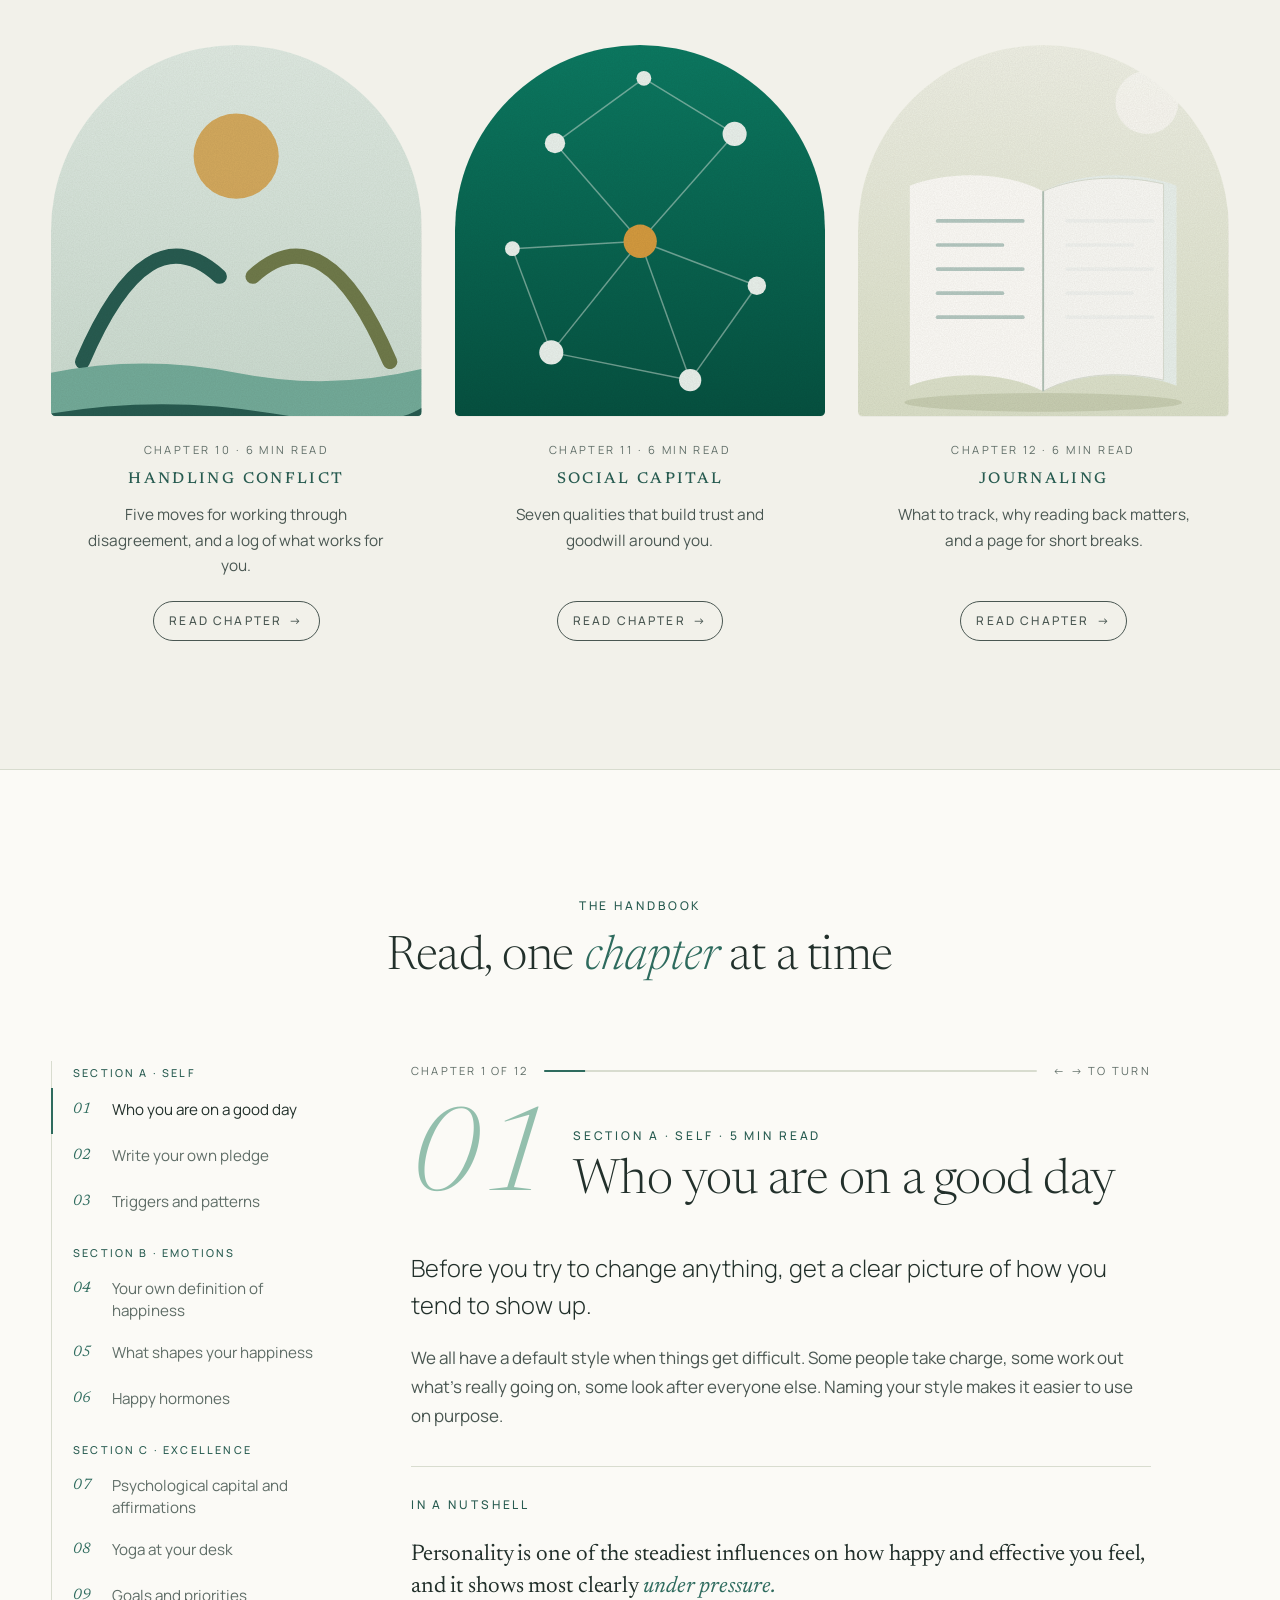
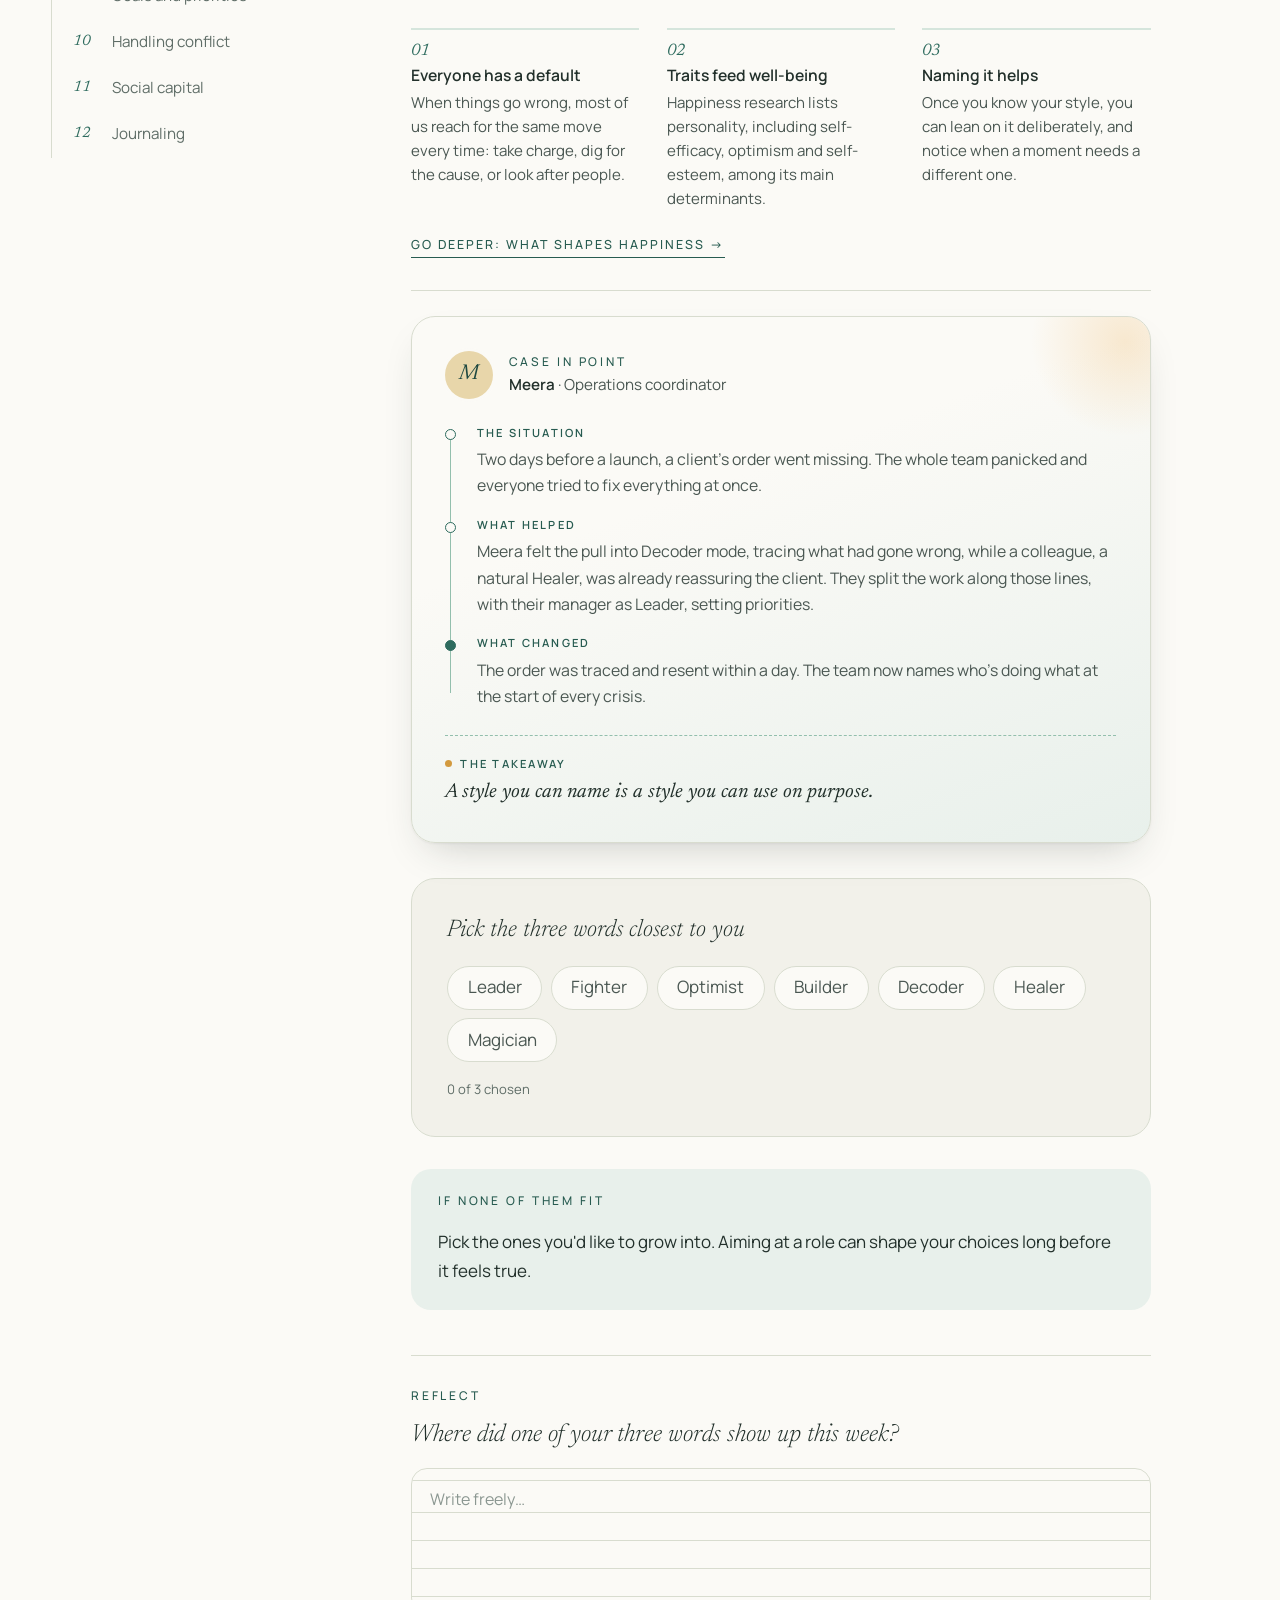
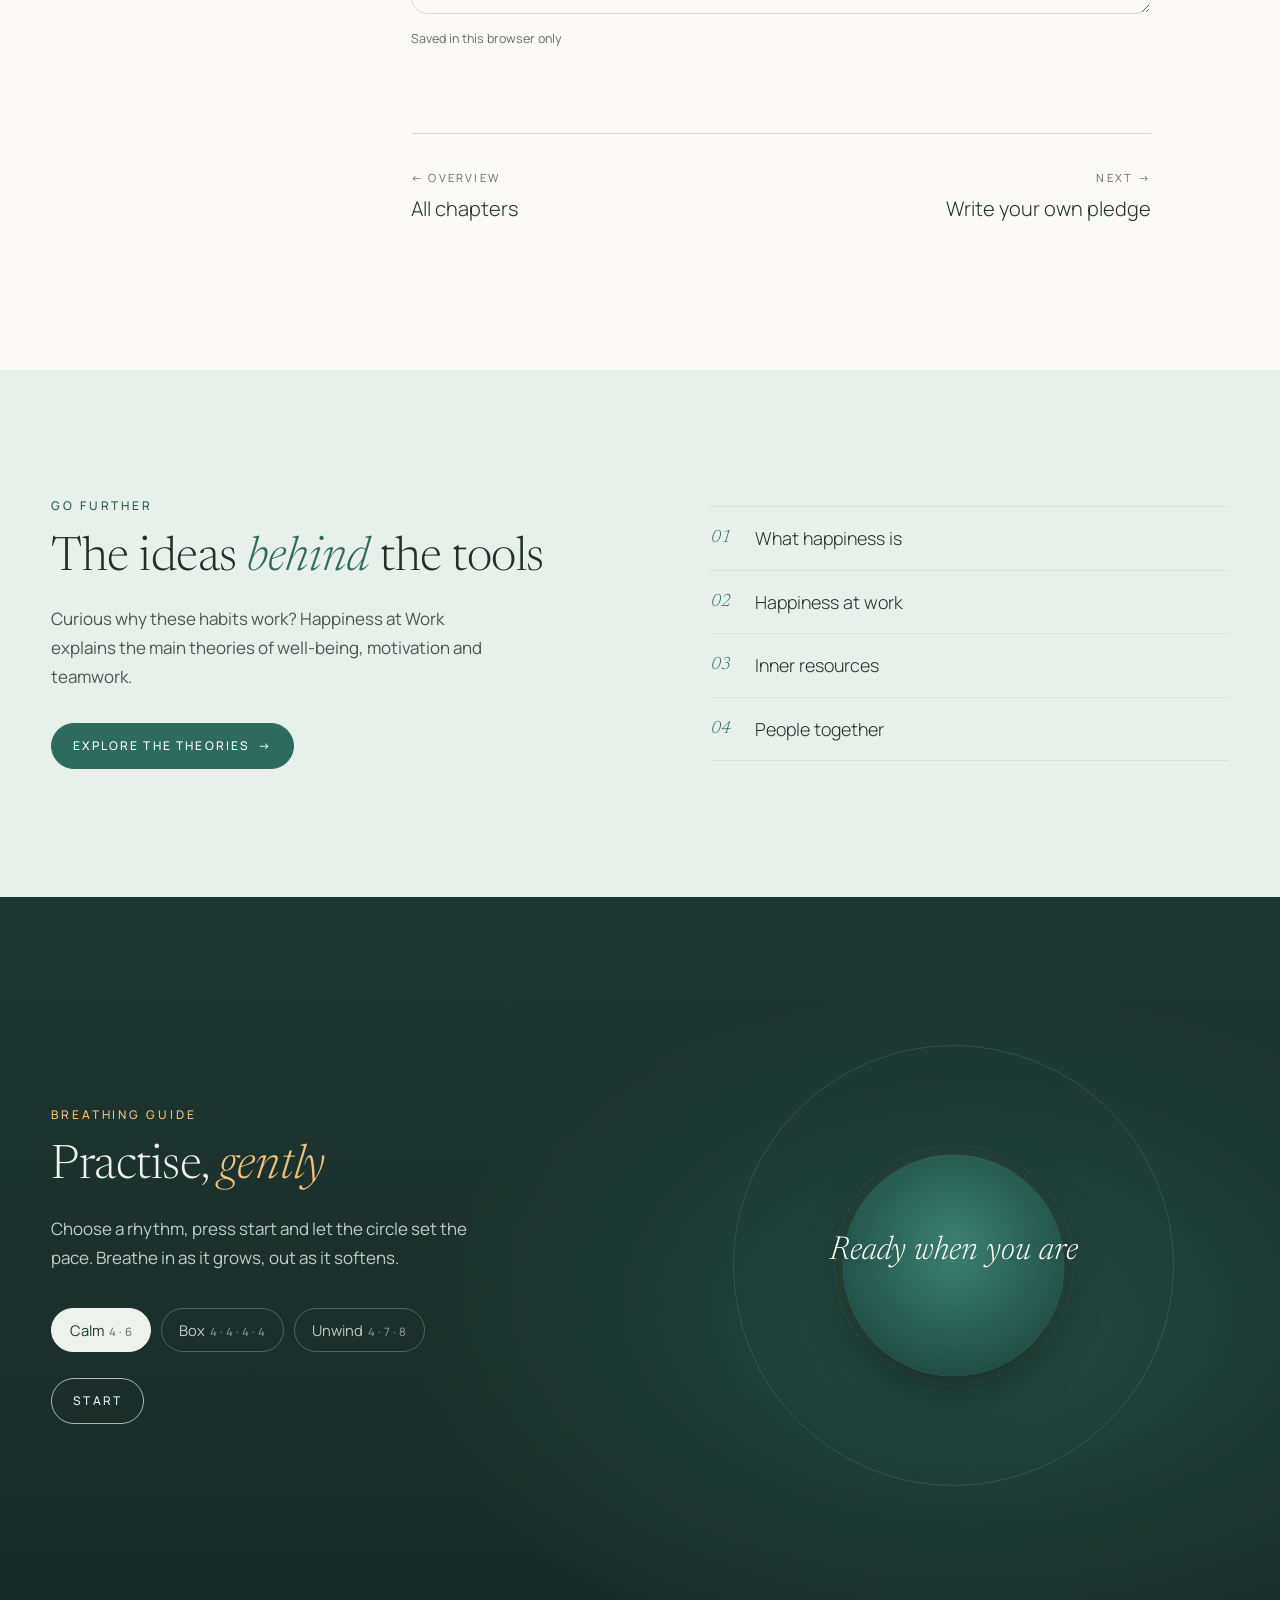
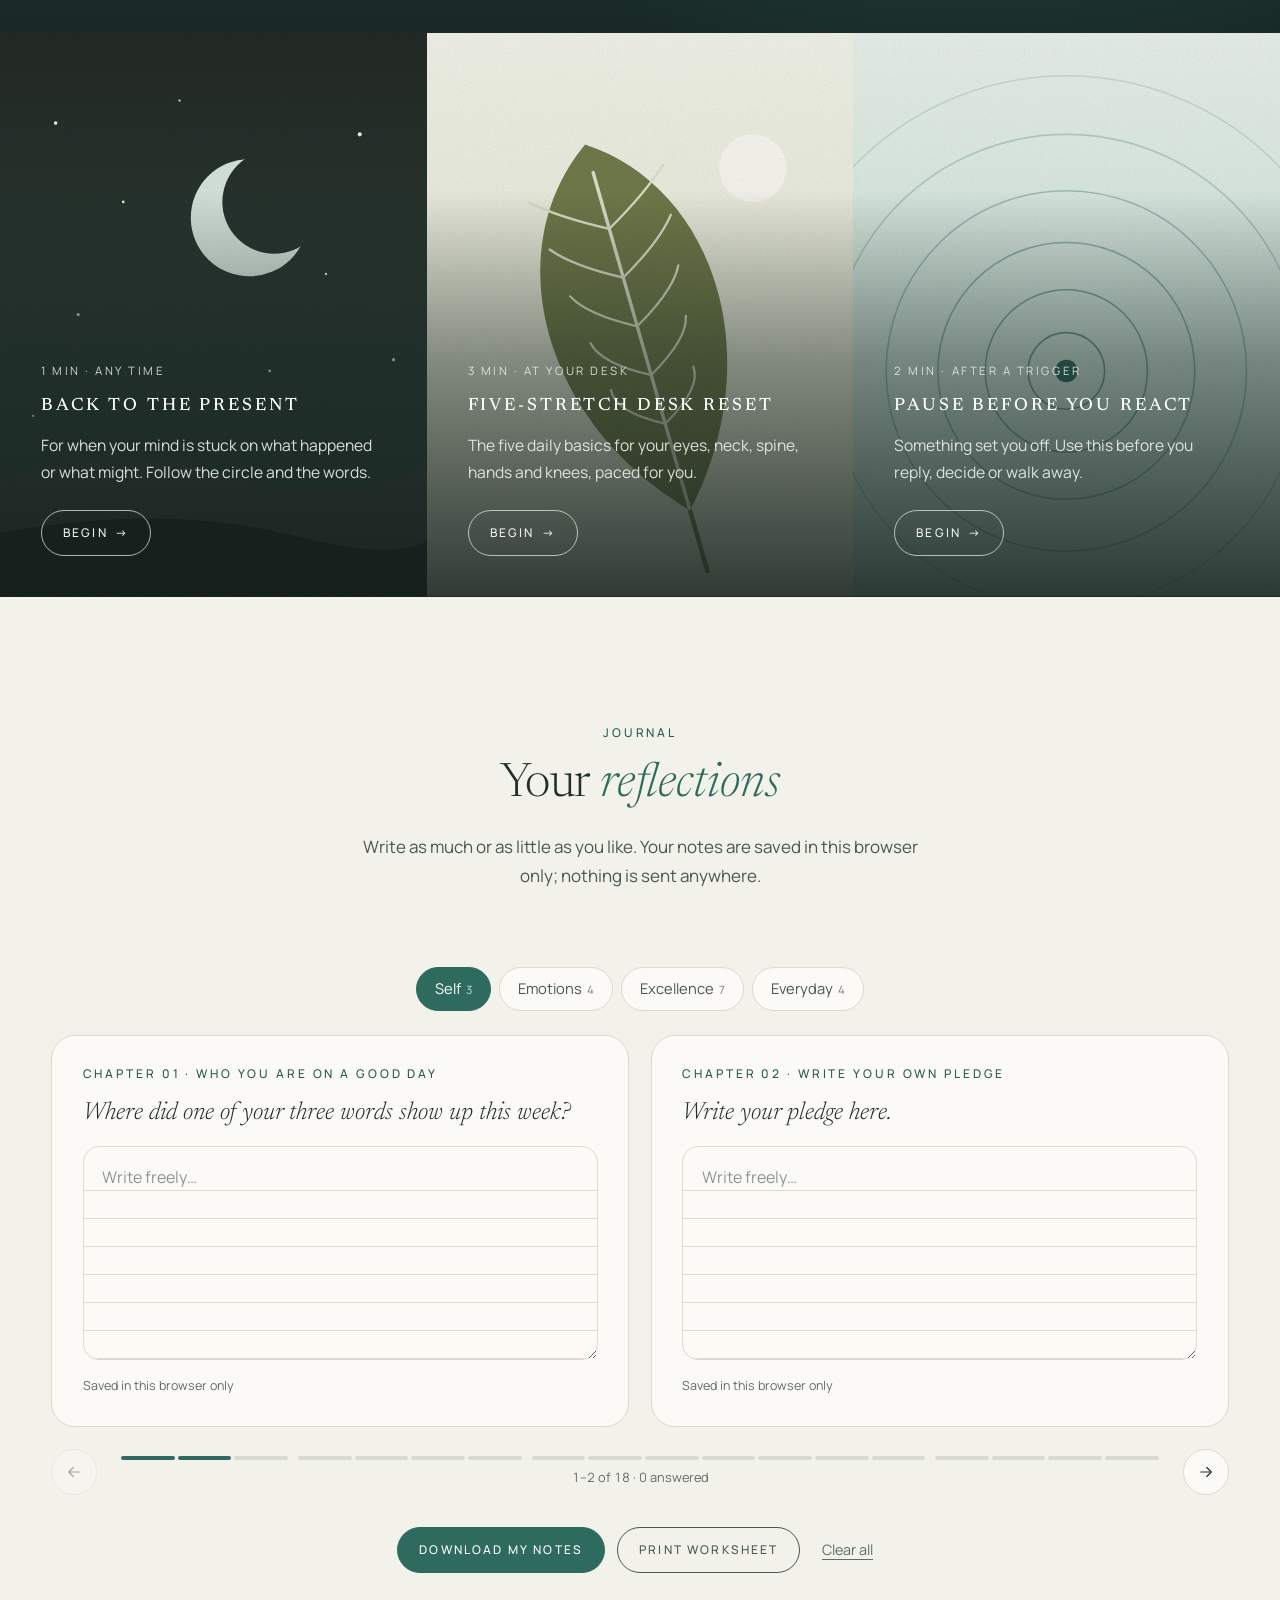
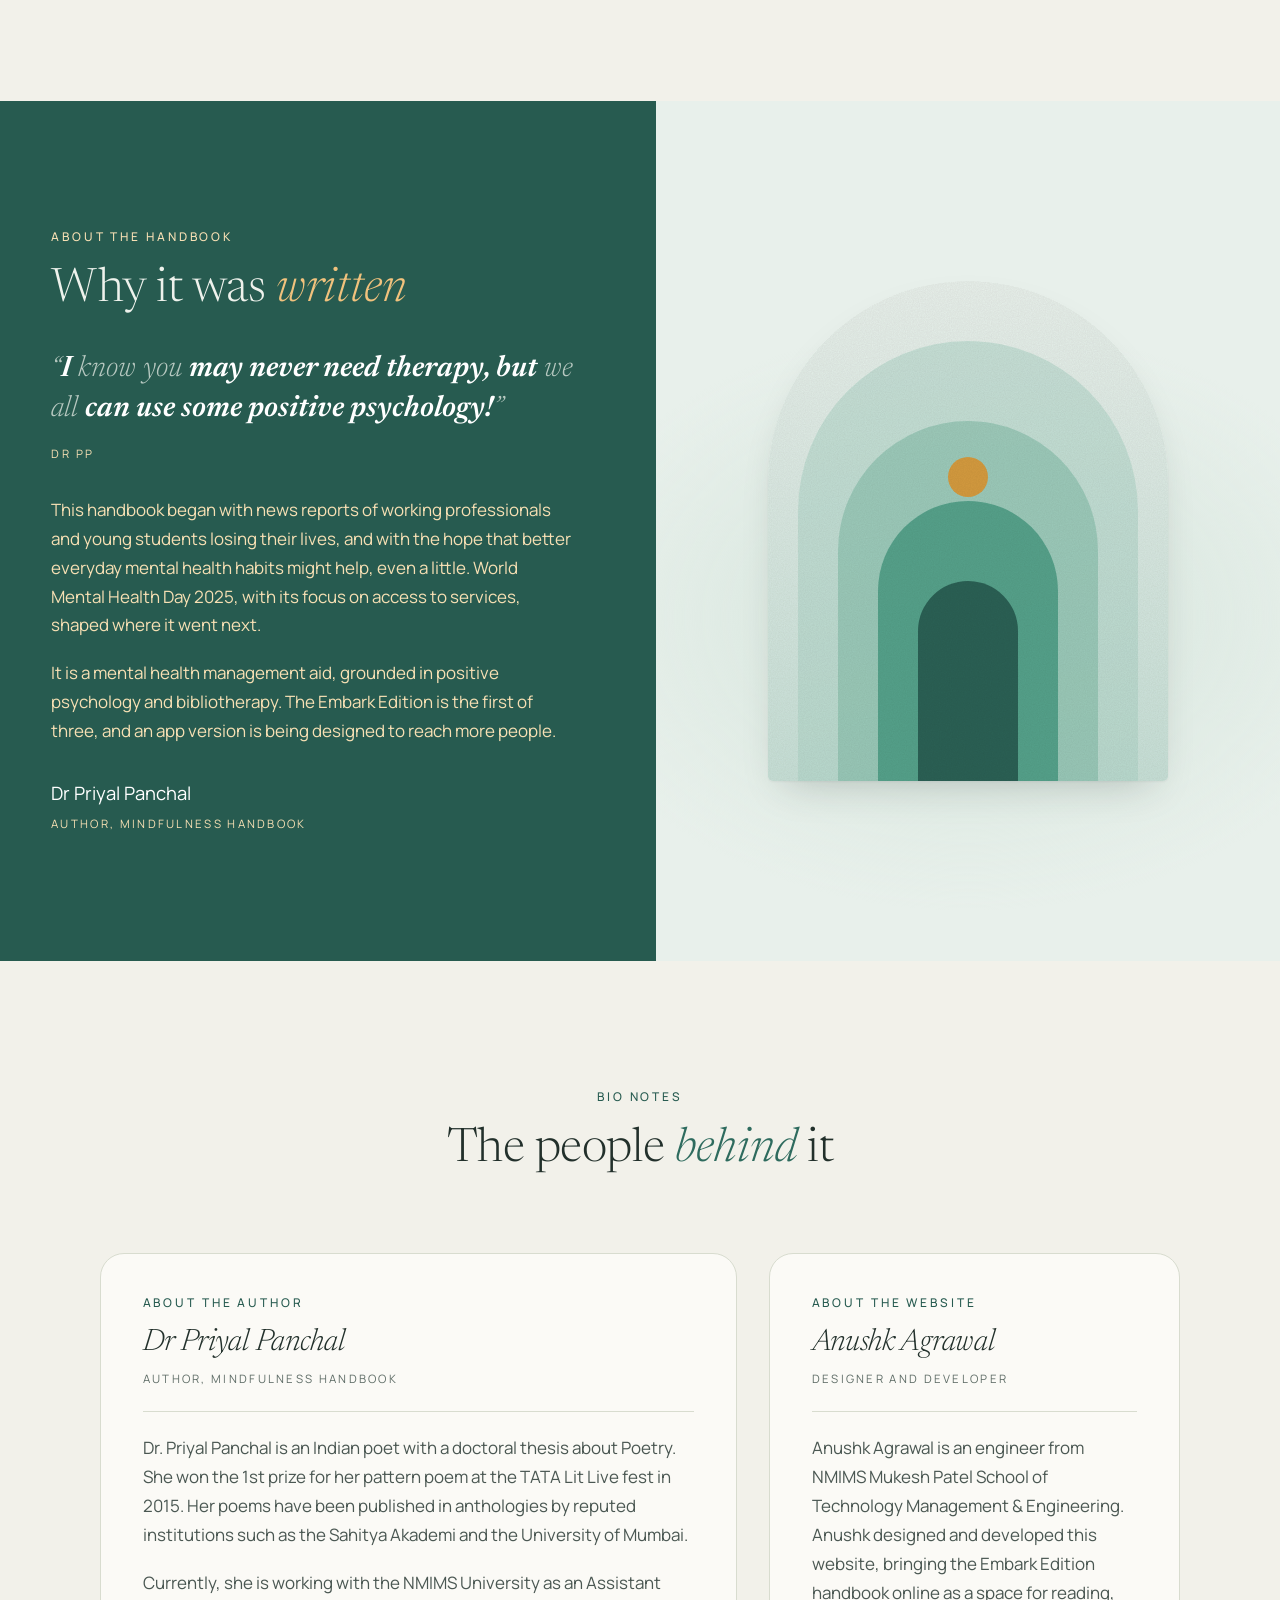
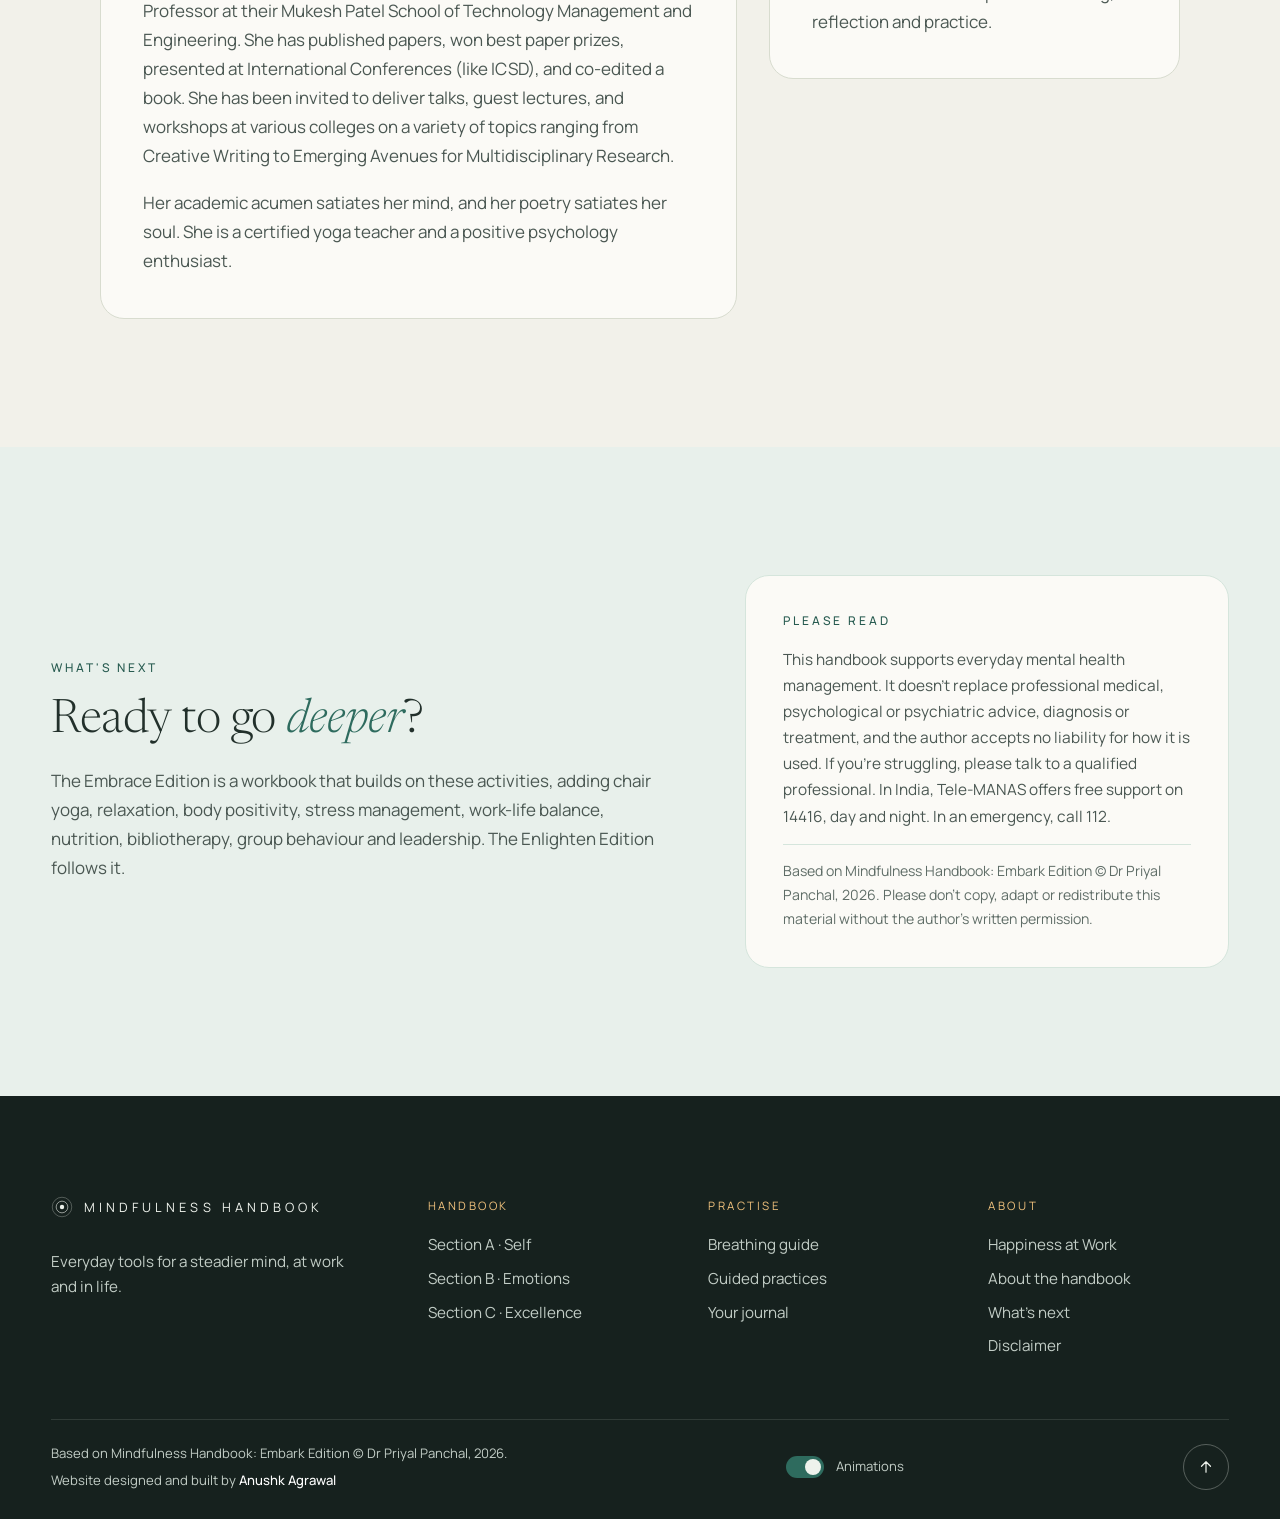
==== commit 58303647: "Add a gist and a case study to every handbook chapter Each chapter now opens with an "In a nutshell"" ====
--- a/index.html
+++ b/index.html
@@ -11,7 +11,7 @@
   <link rel="preconnect" href="https://fonts.googleapis.com">
   <link rel="preconnect" href="https://fonts.gstatic.com" crossorigin>
   <link rel="stylesheet" href="https://fonts.googleapis.com/css2?family=Manrope:wght@300..700&family=Newsreader:ital,opsz,wght@0,6..72,300..600;1,6..72,300..600&display=swap">
-  <link rel="stylesheet" href="css/styles.css?v=9">
+  <link rel="stylesheet" href="css/styles.css?v=10">
   <script>
     /* set before first paint: JS on, and calm mode from the OS setting or the footer switch */
     (function () {
@@ -319,8 +319,8 @@
 
   <div class="toast" role="status" aria-live="polite" data-toast></div>
 
-  <script src="js/content.js?v=9"></script>
-  <script src="js/art.js?v=9"></script>
-  <script src="js/app.js?v=9"></script>
+  <script src="js/content.js?v=10"></script>
+  <script src="js/art.js?v=10"></script>
+  <script src="js/app.js?v=10"></script>
 </body>
 </html>
--- a/css/styles.css
+++ b/css/styles.css
@@ -1726,6 +1726,156 @@
 .matrix__label span { color: var(--muted); font-size: .88rem; }
 .matrix .lined { min-height: 6.5rem; }
 .matrix .prompt__foot { min-height: 1.2em; justify-content: flex-end; }
+
+/* ---------- 25b. In a nutshell + Case in point ---------- */
+/* The gist: an editorial summary between hairlines, three numbered key ideas */
+.chapter__body > .gist { margin-top: 2.2rem; }
+.gist {
+  padding: clamp(1.4rem, 3vw, 1.9rem) 0 clamp(1.5rem, 3vw, 2rem);
+  border-top: 1px solid var(--line);
+  border-bottom: 1px solid var(--line);
+}
+.gist .eyebrow { margin-bottom: .7rem; }
+.gist__intro {
+  color: var(--ink);
+  font-family: var(--serif);
+  font-size: clamp(1.2rem, 1.9vw, 1.42rem);
+  font-weight: 400;
+  line-height: 1.42;
+  letter-spacing: -.005em;
+}
+.gist__intro em { color: var(--terracotta); }
+.gist__points {
+  display: grid;
+  grid-template-columns: repeat(auto-fit, minmax(min(100%, 185px), 1fr));
+  gap: 1.3rem 1.7rem;
+  margin: 1.5rem 0 0;
+  padding: 0;
+  list-style: none;
+  counter-reset: gist;
+}
+.gist__points li {
+  display: flex;
+  flex-direction: column;
+  gap: .3rem;
+  padding-top: .85rem;
+  border-top: 2px solid var(--blush-2);
+  counter-increment: gist;
+}
+.gist__points li::before {
+  content: counter(gist, decimal-leading-zero);
+  color: var(--terracotta);
+  font-family: var(--serif);
+  font-style: italic;
+  font-size: 1.05rem;
+  line-height: 1;
+}
+.gist__points strong { color: var(--ink); font-size: .98rem; font-weight: 600; line-height: 1.35; }
+.gist__points span { font-size: .94rem; line-height: 1.6; }
+.gist__more { display: inline-block; margin-top: 1.4rem; }
+
+/* The case: a soft card telling one short story in three beats */
+.chapter__body > .case { margin: 1.6rem 0 0; }
+.case {
+  position: relative;
+  padding: clamp(1.4rem, 3.2vw, 2.1rem);
+  border: 1px solid var(--line);
+  border-radius: var(--r-card);
+  background: linear-gradient(160deg, var(--paper) 0%, var(--paper) 35%, var(--blush) 100%);
+  box-shadow: var(--shadow-soft);
+  overflow: hidden;
+}
+.case::after { /* a faint saffron sun in the corner, echoing the hero */
+  content: "";
+  position: absolute;
+  right: -70px;
+  top: -70px;
+  width: 190px;
+  height: 190px;
+  border-radius: 50%;
+  background: radial-gradient(circle, rgba(241, 194, 125, .32) 0%, rgba(241, 194, 125, 0) 70%);
+  pointer-events: none;
+}
+.case__head { position: relative; display: flex; align-items: center; gap: .95rem; }
+.case__avatars { display: flex; flex-shrink: 0; }
+.case__avatar {
+  display: grid;
+  place-items: center;
+  width: 48px;
+  height: 48px;
+  border-radius: 50%;
+  background: var(--sand);
+  box-shadow: 0 0 0 3px var(--paper);
+  color: var(--terra-deep);
+  font-family: var(--serif);
+  font-style: italic;
+  font-size: 1.35rem;
+  line-height: 1;
+}
+.case__avatar + .case__avatar { margin-left: -14px; background: var(--blush-2); }
+.case__meta { display: flex; flex-direction: column; min-width: 0; }
+.case__meta .eyebrow { margin: 0; }
+.case__who { margin-top: .2rem; color: var(--ink-soft); font-size: .95rem; line-height: 1.4; }
+.case__who strong { color: var(--ink); font-weight: 600; }
+.case__beats { position: relative; margin: 1.6rem 0 0; padding: 0; list-style: none; }
+.case__beats::before { /* the thread joining the three beats */
+  content: "";
+  position: absolute;
+  left: 5px;
+  top: .55rem;
+  bottom: 1rem;
+  width: 1px;
+  background: var(--rose);
+}
+.case__beats li { position: relative; padding-left: 1.95rem; }
+.case__beats li + li { margin-top: 1.15rem; }
+.case__beats li::before {
+  content: "";
+  position: absolute;
+  left: 0;
+  top: .3rem;
+  width: 11px;
+  height: 11px;
+  border: 1.5px solid var(--terracotta);
+  border-radius: 50%;
+  background: var(--paper);
+}
+.case__beats li:last-child::before { background: var(--terracotta); }
+.case__label {
+  display: block;
+  color: var(--terra-ink);
+  font-size: .7rem;
+  font-weight: 600;
+  letter-spacing: .2em;
+  line-height: 1.5;
+  text-transform: uppercase;
+}
+.case__beats p { margin-top: .3rem; color: var(--ink-soft); font-size: .99rem; line-height: 1.65; }
+.case__takeaway {
+  position: relative;
+  margin-top: 1.6rem !important;
+  padding-top: 1.25rem;
+  border-top: 1px dashed var(--rose);
+  color: var(--ink);
+  font-family: var(--serif);
+  font-size: clamp(1.12rem, 1.7vw, 1.28rem);
+  font-style: italic;
+  line-height: 1.45;
+}
+.case__takeaway span {
+  display: flex;
+  align-items: center;
+  gap: .5rem;
+  margin-bottom: .4rem;
+  color: var(--terra-ink);
+  font-family: var(--sans);
+  font-size: .7rem;
+  font-style: normal;
+  font-weight: 600;
+  letter-spacing: .2em;
+  text-transform: uppercase;
+}
+.case__takeaway span::before { content: ""; width: 7px; height: 7px; border-radius: 50%; background: var(--gold); }
 
 /* ---------- 26. Information blocks ---------- */
 .cards { display: grid; grid-template-columns: repeat(2, minmax(0, 1fr)); gap: 14px; }
@@ -2195,6 +2345,9 @@
   .print-chapters .chapter__inner { break-before: page; }
   .print-chapters .chapter__numeral { color: #bbb; }
   .callout, .practice-box { border: 1px solid #ccc; background: none; break-inside: avoid; }
+  .gist, .case { break-inside: avoid; }
+  .case { border-color: #ccc; background: none; box-shadow: none; }
+  .case::after { display: none; }
   .j-card { break-inside: avoid; border: 1px solid #ccc; }
   .lined { display: none; }
   .print-only { display: block; min-height: 4.5cm; padding-top: .3cm; white-space: pre-wrap; border-bottom: 1px solid #ccc; }
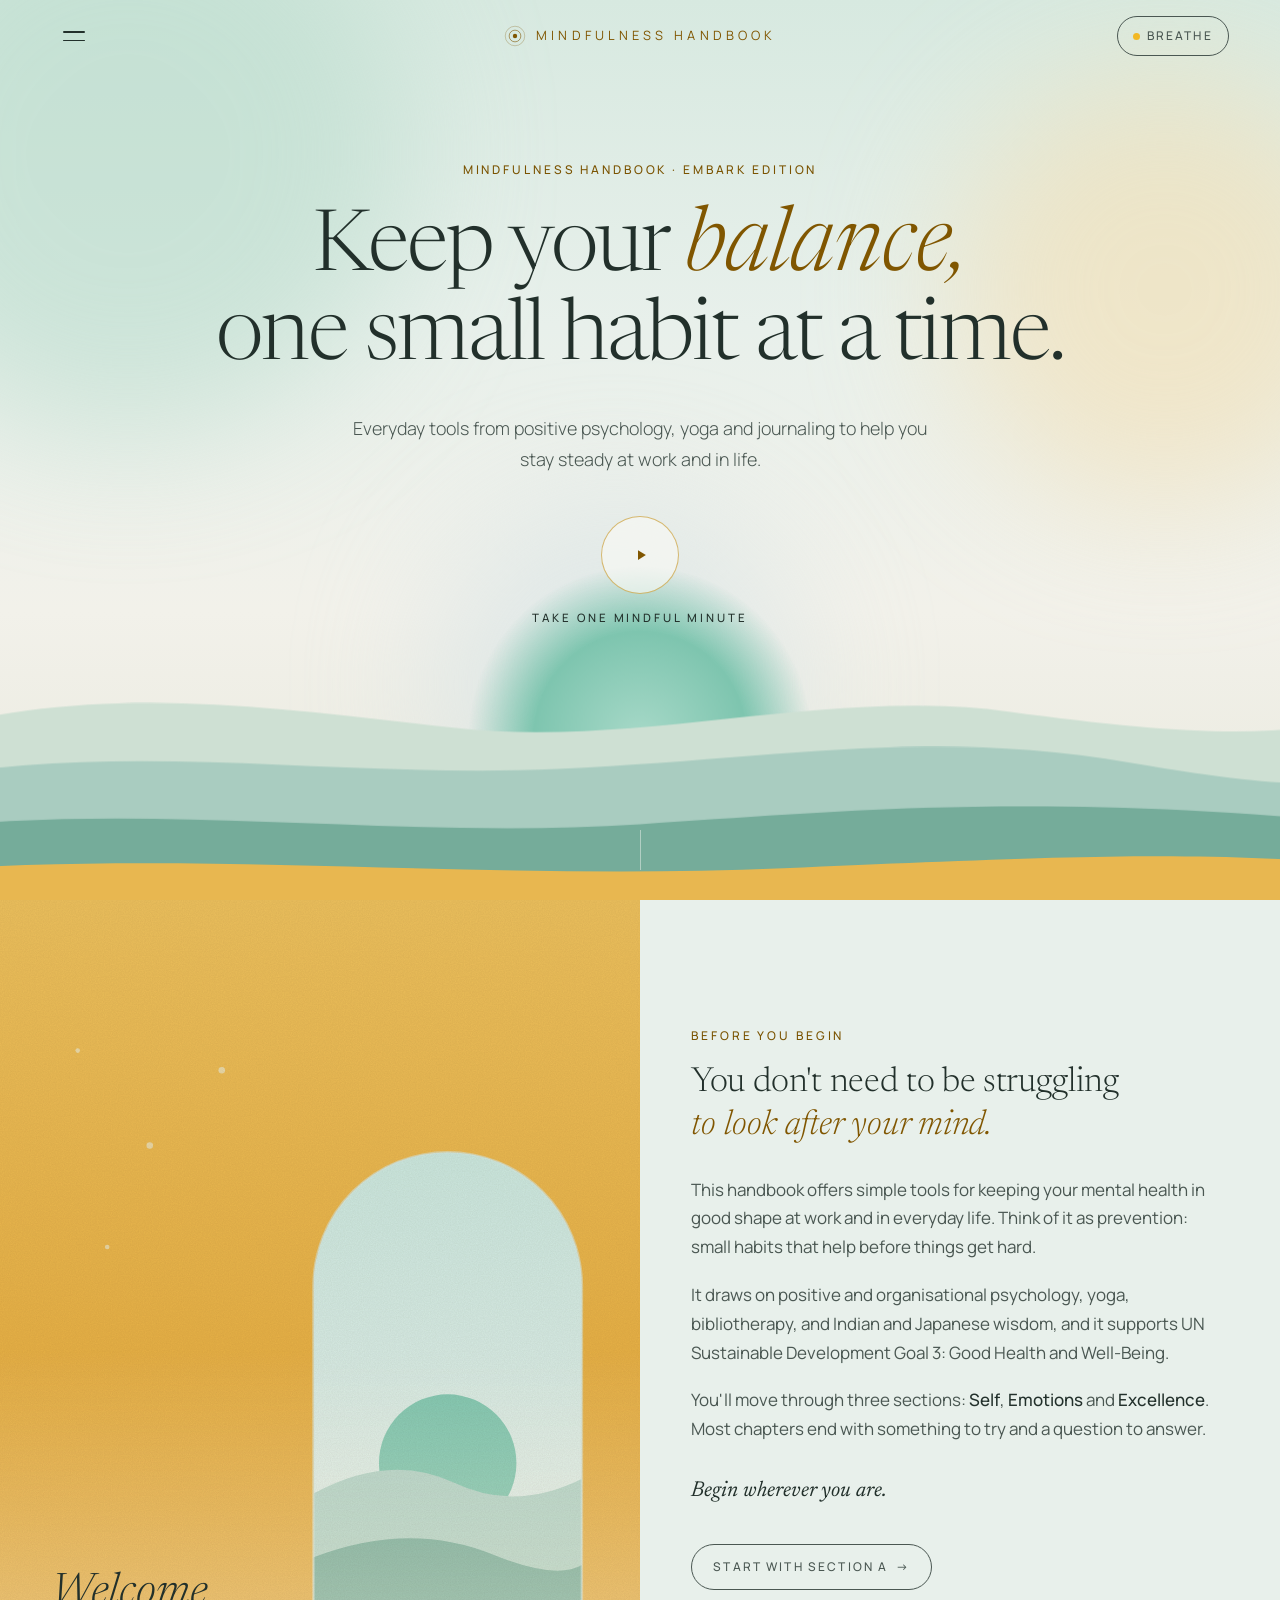
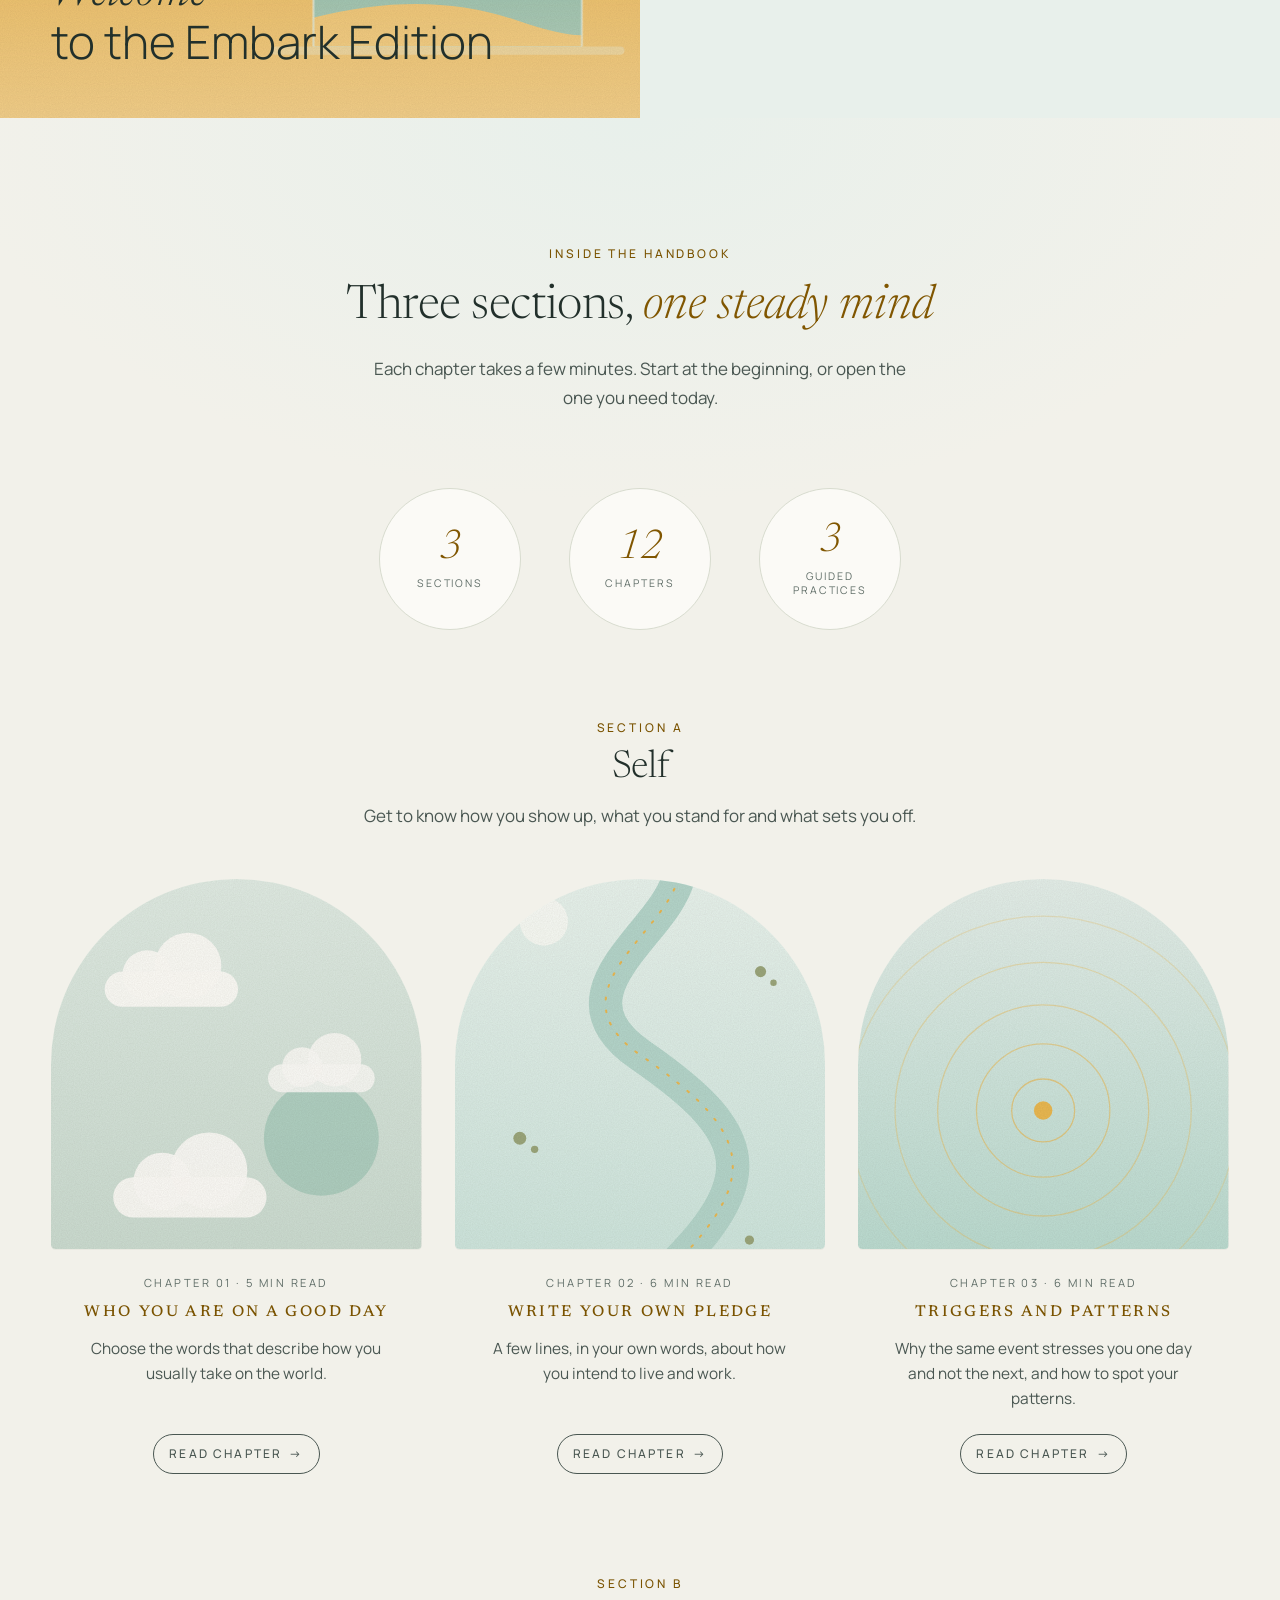
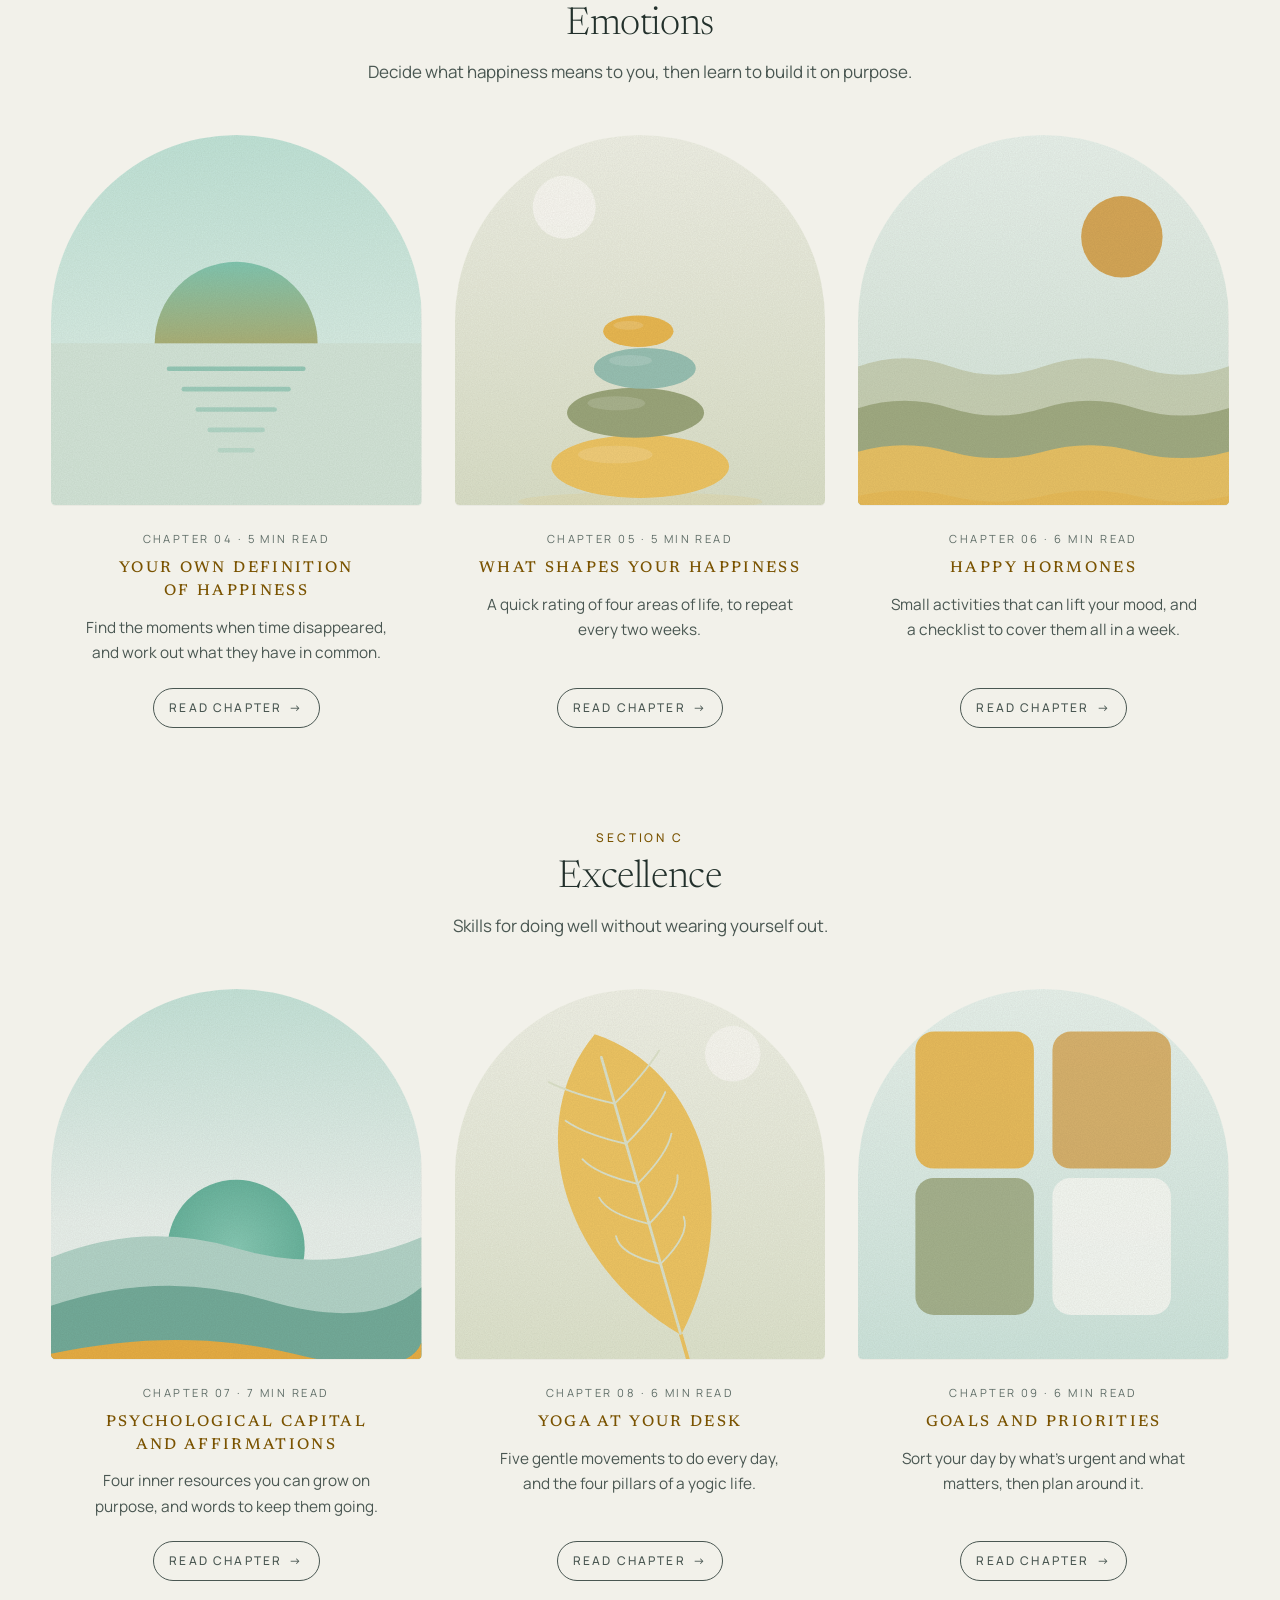
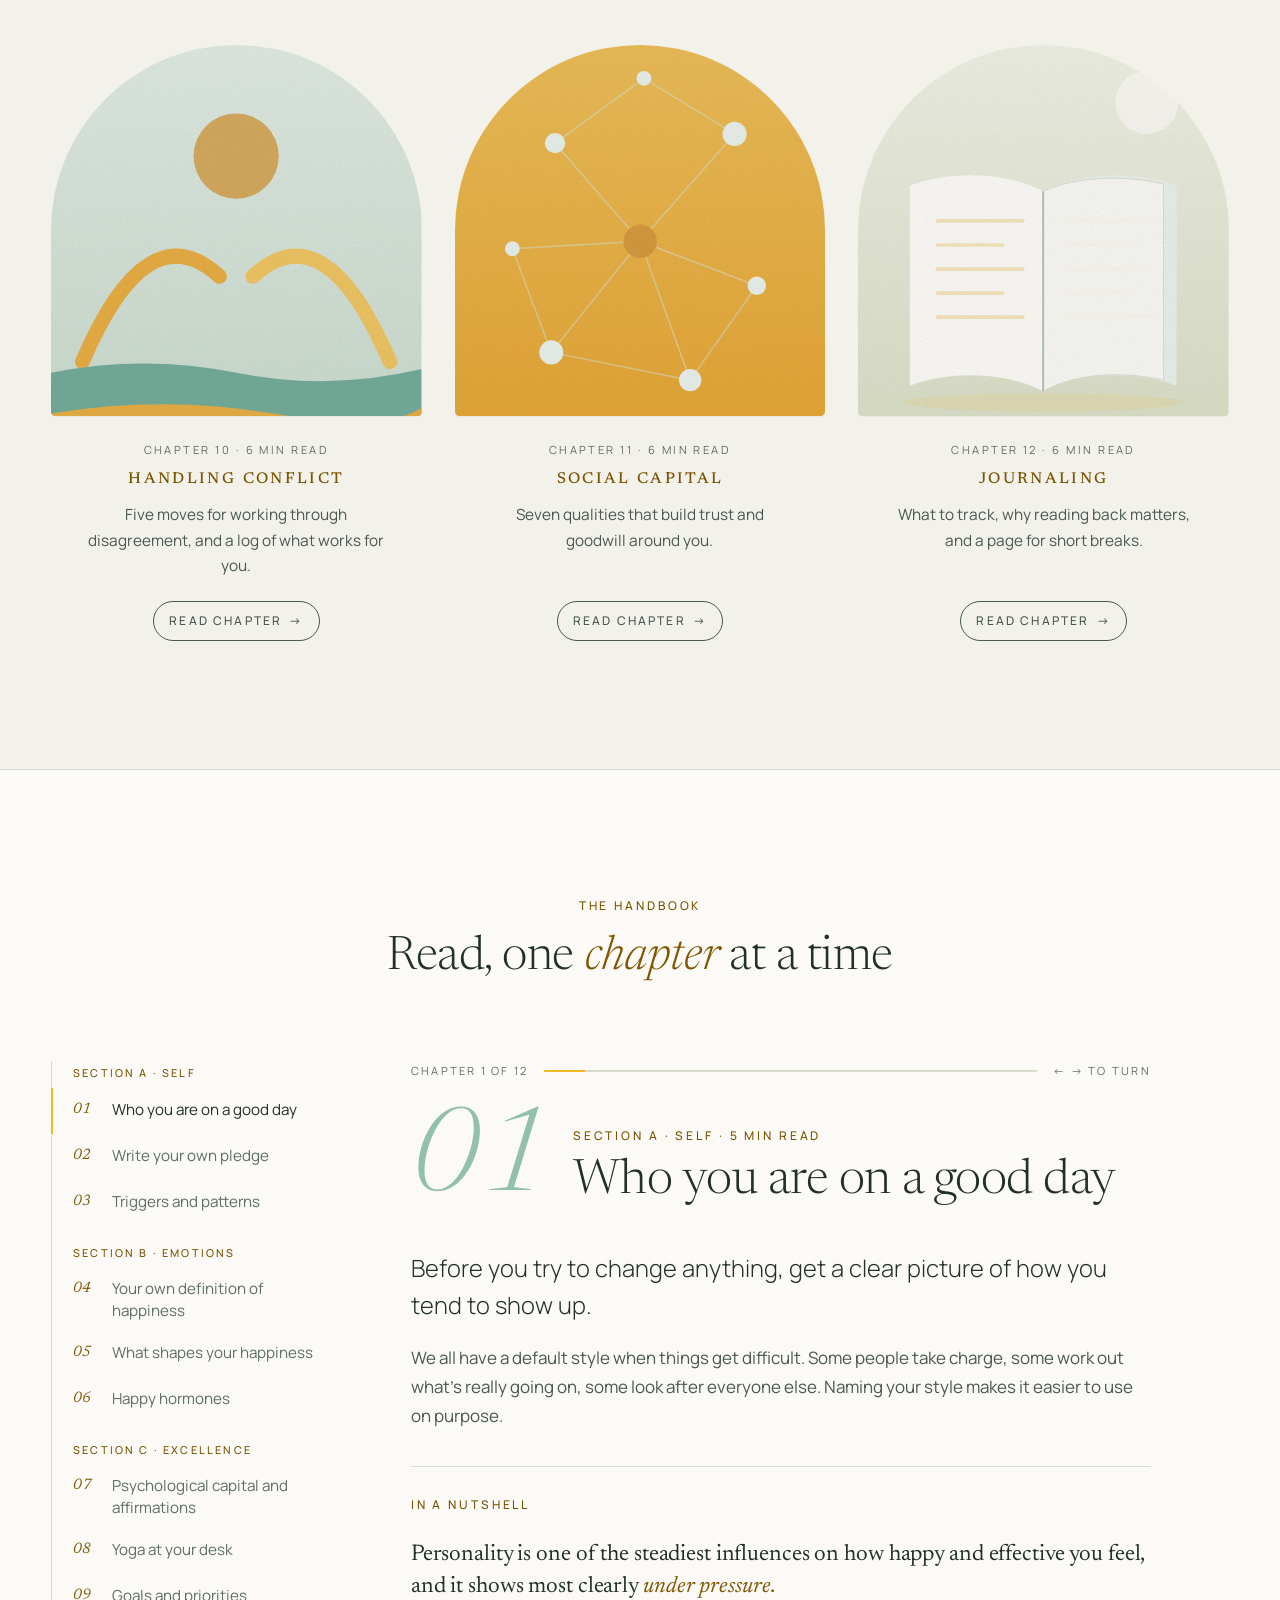
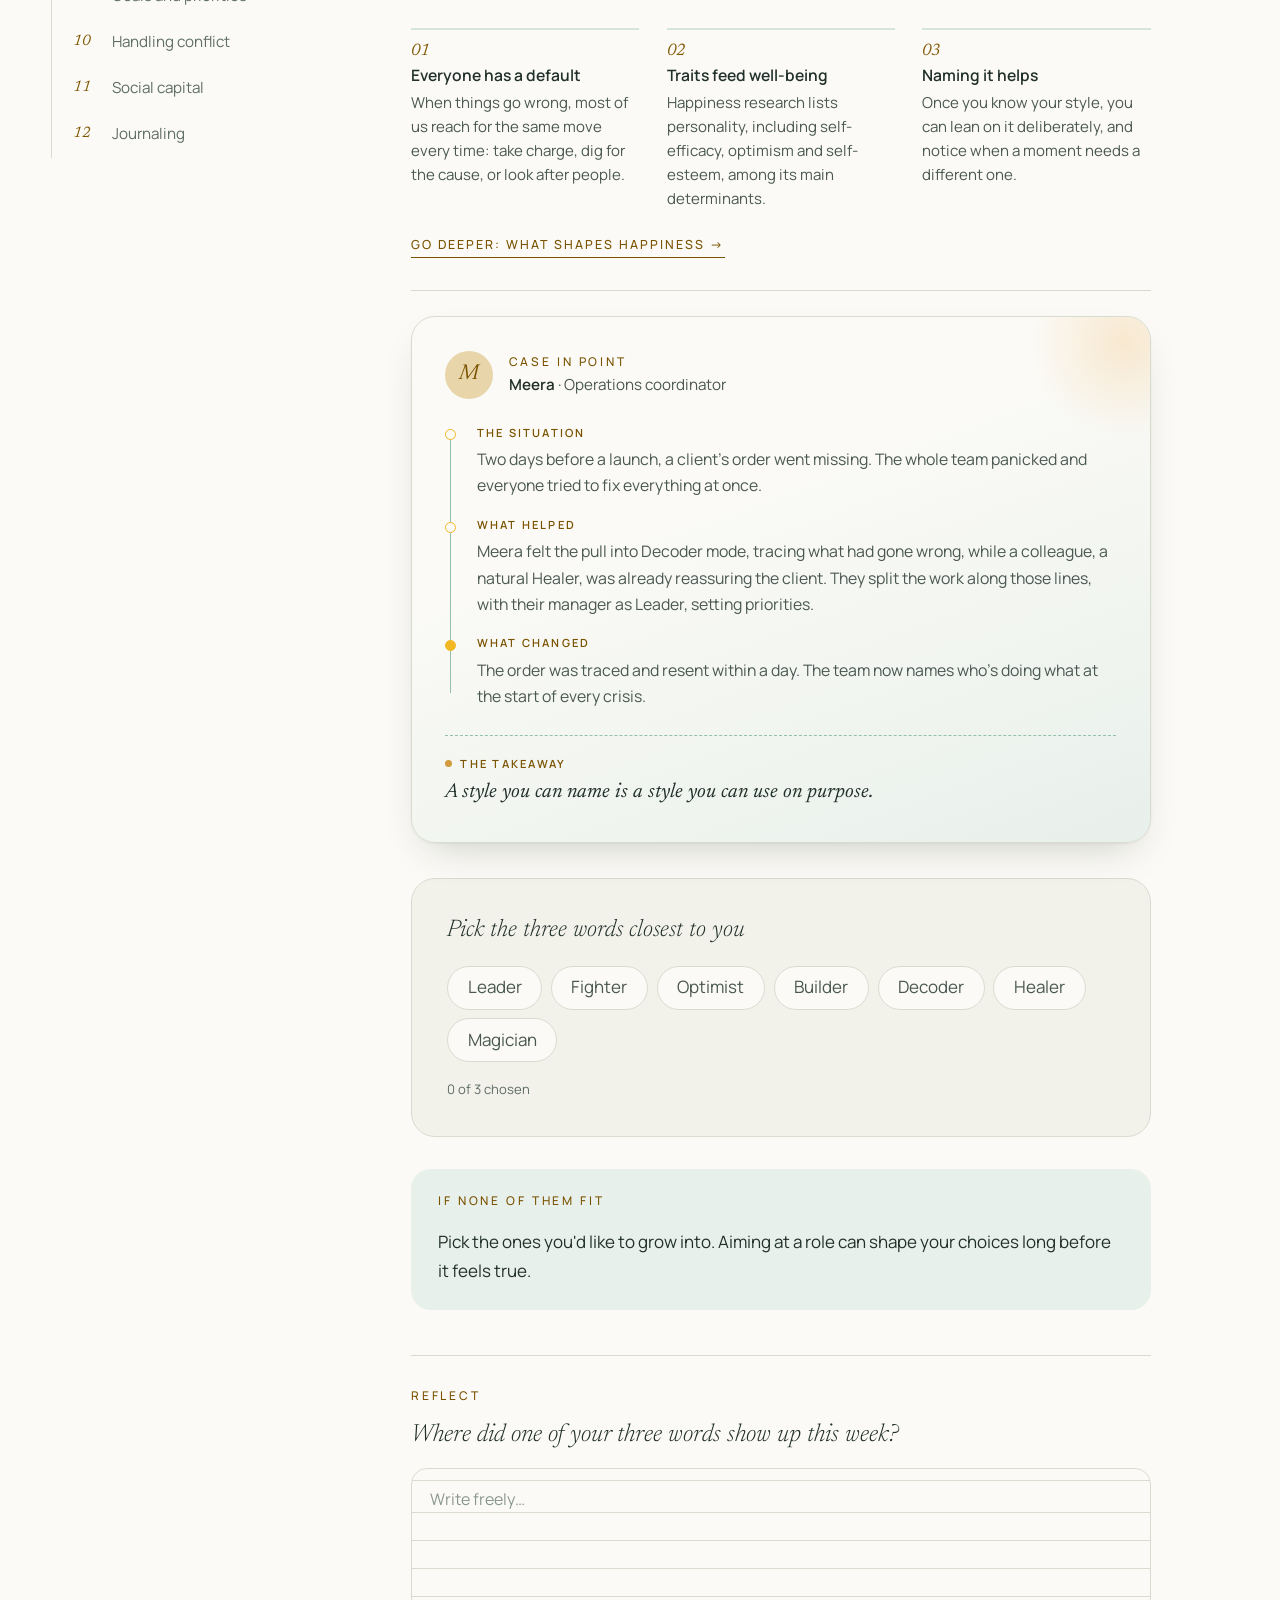
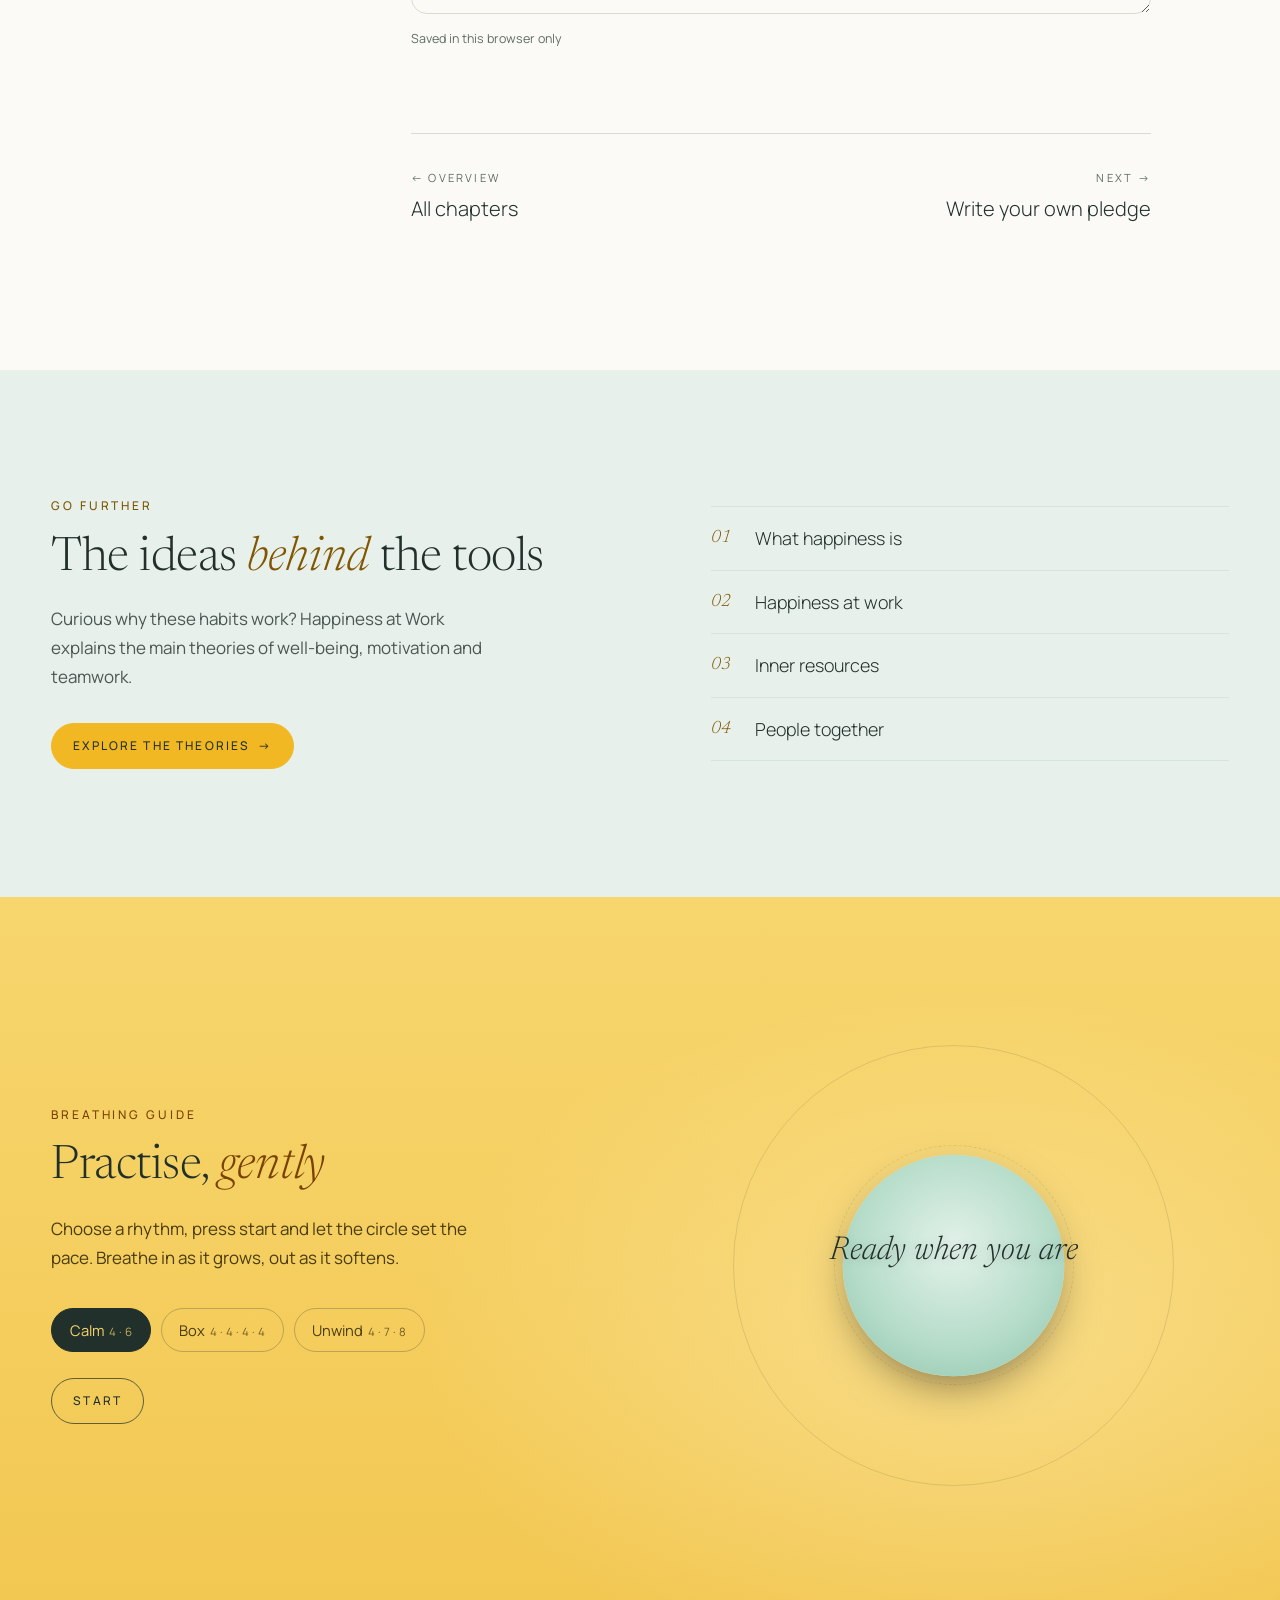
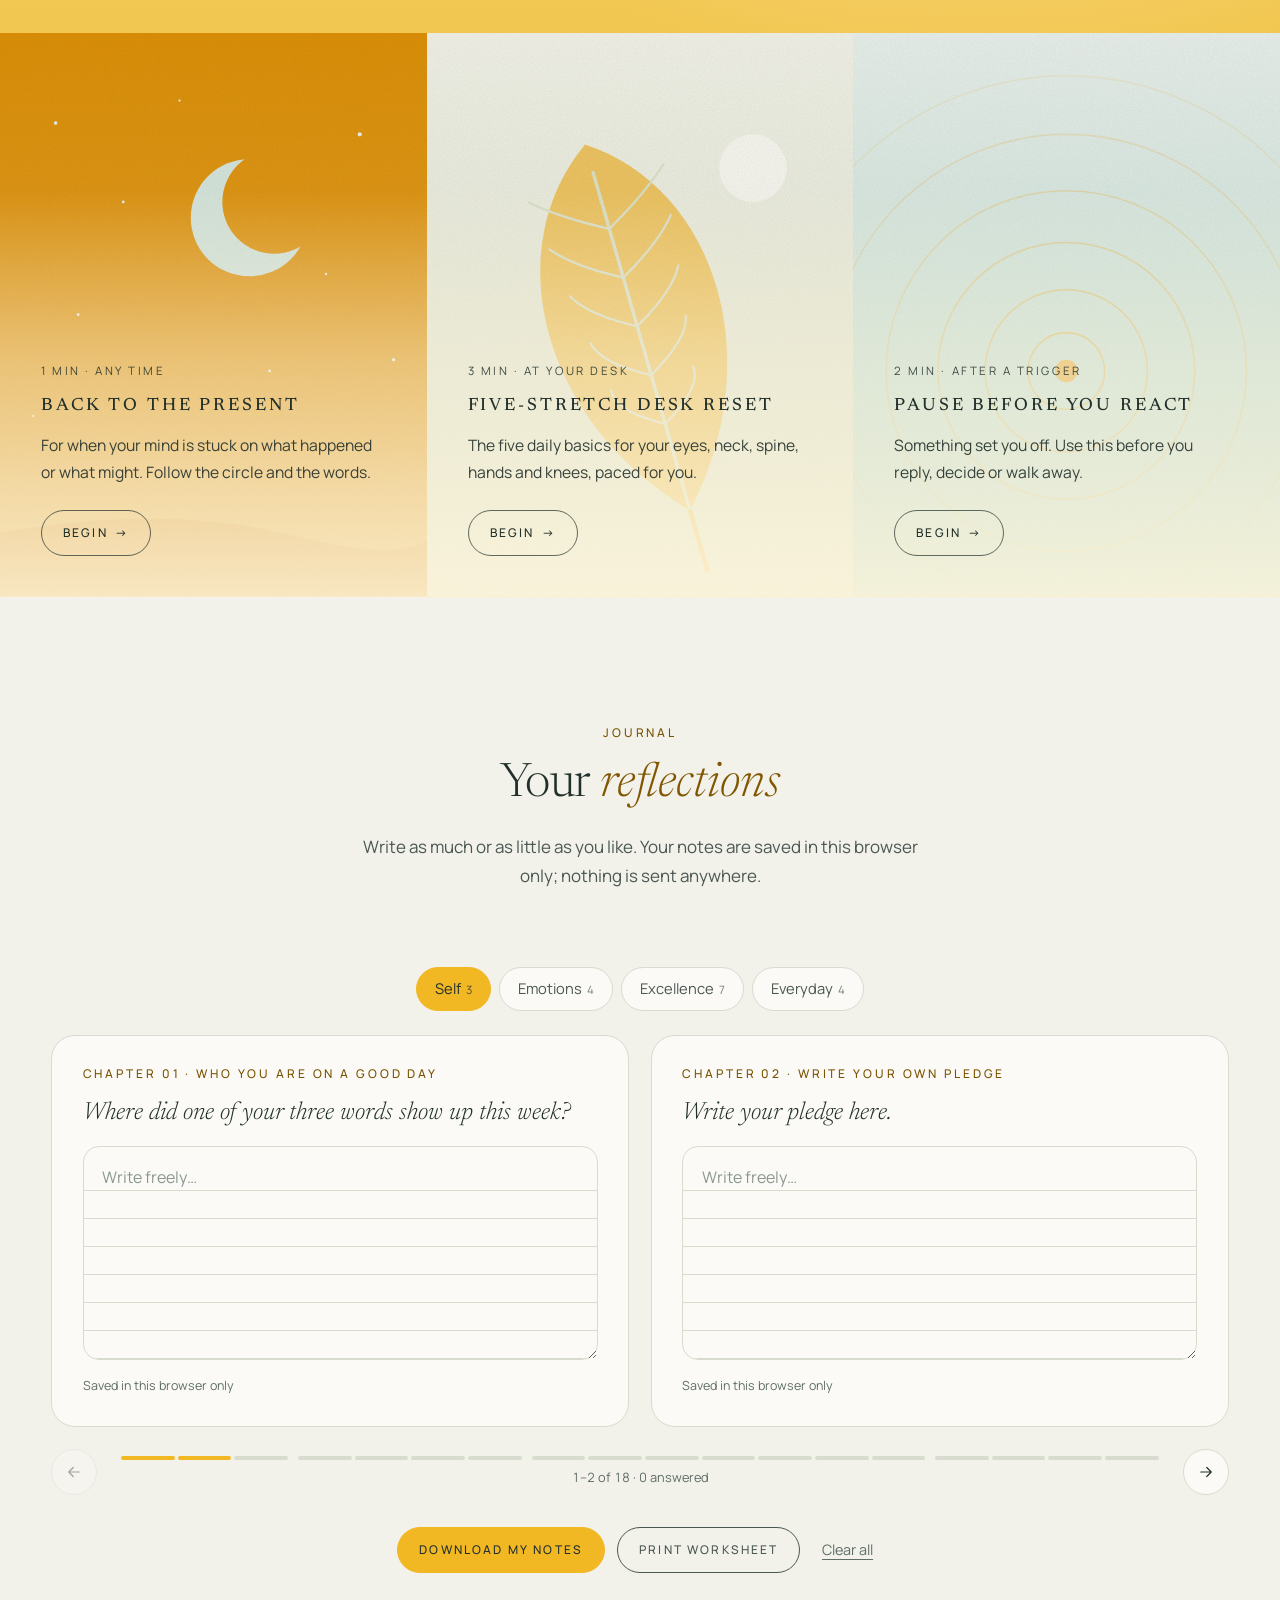
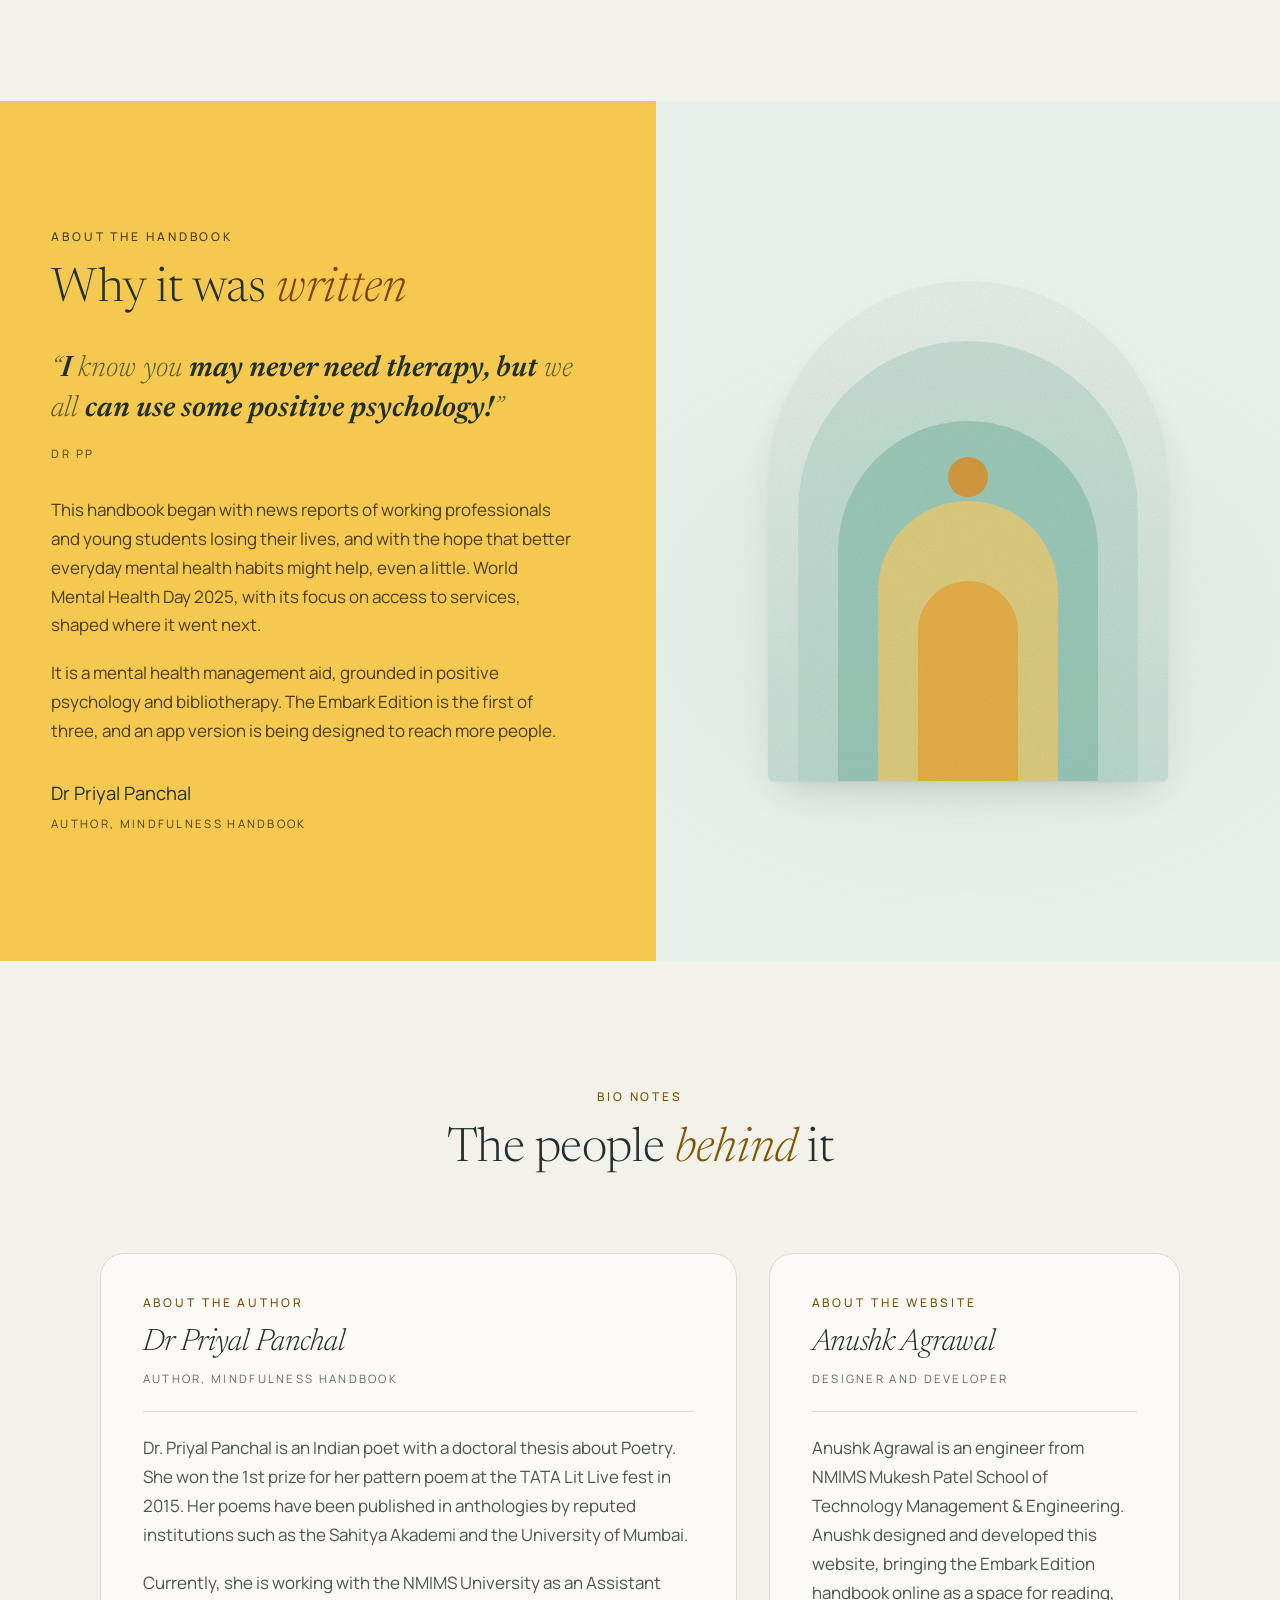
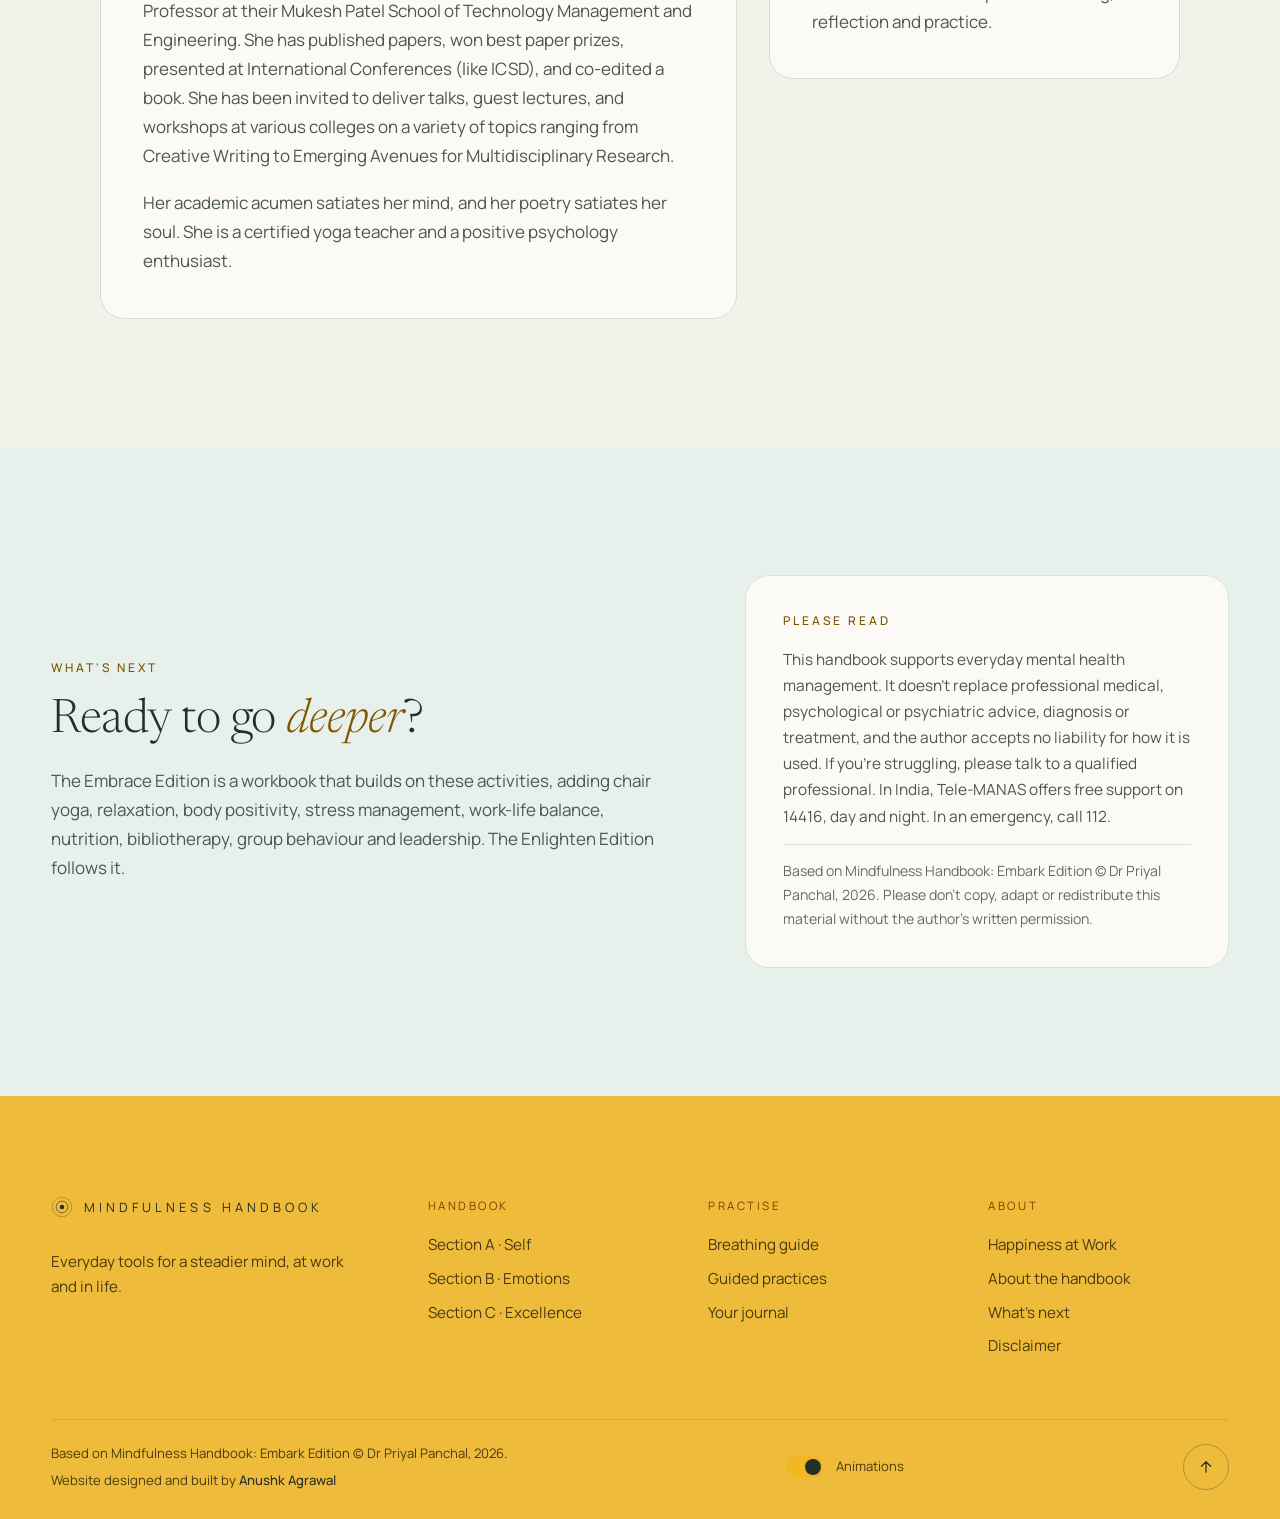
==== commit 4d785d4a: "Swap dark greens for yellows and credit the course as taught - Keep the light greens (mist, seafoam," ====
--- a/index.html
+++ b/index.html
@@ -11,7 +11,7 @@
   <link rel="preconnect" href="https://fonts.googleapis.com">
   <link rel="preconnect" href="https://fonts.gstatic.com" crossorigin>
   <link rel="stylesheet" href="https://fonts.googleapis.com/css2?family=Manrope:wght@300..700&family=Newsreader:ital,opsz,wght@0,6..72,300..600;1,6..72,300..600&display=swap">
-  <link rel="stylesheet" href="css/styles.css?v=10">
+  <link rel="stylesheet" href="css/styles.css?v=12">
   <script>
     /* set before first paint: JS on, and calm mode from the OS setting or the footer switch */
     (function () {
@@ -319,8 +319,8 @@
 
   <div class="toast" role="status" aria-live="polite" data-toast></div>
 
-  <script src="js/content.js?v=10"></script>
-  <script src="js/art.js?v=10"></script>
-  <script src="js/app.js?v=10"></script>
+  <script src="js/content.js?v=12"></script>
+  <script src="js/art.js?v=12"></script>
+  <script src="js/app.js?v=12"></script>
 </body>
 </html>
--- a/css/styles.css
+++ b/css/styles.css
@@ -1,6 +1,6 @@
 /* ==========================================================================
    MINDFULNESS HANDBOOK — styles
-   Design language: linen canvas, evergreen accent with saffron highlights,
+   Design language: linen and mint canvas, marigold and gold accents,
    Newsreader serif headings + Manrope body, pill buttons, arch frames, slow motion.
    See DESIGN.md for the full system.
    ========================================================================== */
@@ -16,10 +16,12 @@
   --rose: #93bfad;
 
   /* accents */
-  --terracotta: #2e6b5e;   /* evergreen: fills, large text, links (white text 6.2:1) */
-  --terra-ink: #275b50;    /* small text on cream (5.1:1), deep panels */
-  --terra-deep: #1e4840;   /* pressed / hover on solid */
-  --clay-light: #f1c27d;   /* accent on dark surfaces */
+  --terracotta: #f2b824;   /* marigold: fills, bars, rings (ink text on it 7.6:1) */
+  --accent-ink: #805600;   /* deep gold: accent words, links, numerals on light surfaces (5.7:1 on linen) */
+  --sun: #f5c94f;          /* the about band */
+  --terra-ink: #7a5300;   /* small gold text: eyebrows, labels (6:1 on linen) */    /* small text on cream (5.1:1), deep panels */
+  --terra-deep: #dfa10f;  /* hover / pressed on a marigold fill */   /* pressed / hover on solid */
+  --clay-light: #7a4100;  /* accent words on the yellow bands */   /* accent on dark surfaces */
   --olive: #6f7a4a;
   --sage: #c5cdb0;
   --sand: #e8d6aa;
@@ -32,10 +34,10 @@
   --line: #d8dccf;
 
   /* dark world */
-  --dusk: #1d3631;
-  --charcoal: #16211e;
-  --on-dark: #eef2ec;
-  --on-dark-soft: #c2cdc6;
+  --dusk: #f7d66e;        /* warm yellow band: breathing guide, quizzes */
+  --charcoal: #eebb3a;    /* deeper golden: footer, band gradients */
+  --on-dark: #22302b;     /* text on the yellow bands (7.7:1 or more) */
+  --on-dark-soft: #4a3c10; /* secondary text on the yellow bands (6:1 or more) */
 
   /* type */
   --sans: "Manrope", ui-sans-serif, system-ui, -apple-system, "Segoe UI", Roboto, sans-serif;
@@ -137,9 +139,11 @@
 ::selection { background: var(--blush-2); color: var(--ink); }
 
 :focus-visible {
-  outline: 2px solid var(--terracotta);
+  outline: 2px solid var(--accent-ink);
   outline-offset: 3px;
 }
+/* a whole section that receives focus after an in-page jump doesn't need a frame round it */
+section[tabindex="-1"]:focus, h2[tabindex="-1"]:focus { outline: none; }
 
 .skip-link {
   position: fixed;
@@ -172,7 +176,7 @@
   color: var(--terra-ink);
 }
 .eyebrow--light { color: var(--clay-light); }
-.eyebrow--onclay { color: #f7e0b4; }
+.eyebrow--onclay { color: var(--on-dark-soft); }
 
 .display {
   font-size: clamp(2.6rem, 6.6vw, 5.9rem);
@@ -180,14 +184,14 @@
   font-weight: 300;
   letter-spacing: -.025em;
 }
-.display em { font-size: 1.05em; color: var(--terracotta); }
+.display em { font-size: 1.05em; color: var(--accent-ink); }
 
 .h2 {
   font-size: clamp(1.9rem, 3.7vw, 3.15rem);
   line-height: 1.12;
   font-weight: 300;
 }
-.h2 em { color: var(--terracotta); }
+.h2 em { color: var(--accent-ink); }
 .h2--light { color: var(--on-dark); }
 .h2--light em { color: var(--clay-light); }
 
@@ -238,7 +242,7 @@
 .pill:hover {
   background: var(--terracotta);
   border-color: var(--terracotta);
-  color: #fff;
+  color: var(--ink);
 }
 .pill:active { transform: scale(.97); }
 .pill .arrow { display: inline-block; transition: transform .4s var(--ease); }
@@ -249,15 +253,15 @@
 .pill--solid {
   background: var(--terracotta);
   border-color: var(--terracotta);
-  color: #fff;
+  color: var(--ink);
 }
 .pill--solid:hover { background: var(--terra-deep); border-color: var(--terra-deep); }
 
-.pill--light { color: var(--on-dark); border-color: rgba(238, 242, 236, .7); }
-.pill--light:hover { background: var(--on-dark); border-color: var(--on-dark); color: var(--terra-deep); }
-
-.pill--ghost-light { color: var(--on-dark-soft); border-color: rgba(238, 242, 236, .25); }
-.pill--ghost-light:hover { background: rgba(238, 242, 236, .12); border-color: rgba(238, 242, 236, .45); color: var(--on-dark); }
+.pill--light { color: var(--on-dark); border-color: rgba(34, 48, 43, .7); }
+.pill--light:hover { background: var(--on-dark); border-color: var(--on-dark); color: var(--terra-ink); }
+
+.pill--ghost-light { color: var(--on-dark-soft); border-color: rgba(34, 48, 43, .25); }
+.pill--ghost-light:hover { background: rgba(34, 48, 43, .12); border-color: rgba(34, 48, 43, .45); color: var(--on-dark); }
 
 .pill[aria-disabled="true"] { opacity: .55; cursor: default; pointer-events: none; }
 
@@ -275,7 +279,7 @@
   transition: background-color .4s var(--ease), border-color .4s var(--ease), color .4s var(--ease);
 }
 .icon-btn:hover { border-color: var(--line); background: rgba(251, 250, 246, .6); }
-.icon-btn--light { color: var(--on-dark); border-color: rgba(238, 242, 236, .3); }
+.icon-btn--light { color: var(--on-dark); border-color: rgba(34, 48, 43, .3); }
 .icon-btn--light:hover { background: var(--on-dark); color: var(--charcoal); border-color: var(--on-dark); }
 
 .text-btn {
@@ -362,7 +366,7 @@
   display: inline-flex;
   align-items: center;
   gap: .65rem;
-  color: var(--terracotta);
+  color: var(--accent-ink);
   font-size: .8rem;
   font-weight: 400;
   letter-spacing: .32em;
@@ -427,7 +431,7 @@
   transition-delay: calc(var(--i) * 60ms + 120ms), calc(var(--i) * 60ms + 120ms), 0s;
 }
 .menu.is-open .menu__primary a { opacity: 1; transform: none; }
-.menu__primary a:hover { color: var(--terracotta); }
+.menu__primary a:hover { color: var(--accent-ink); }
 
 .menu__side { padding-top: 1rem; }
 .menu__chapters {
@@ -449,7 +453,7 @@
   content: counter(ch, decimal-leading-zero);
   font-family: var(--serif);
   font-style: italic;
-  color: var(--terracotta);
+  color: var(--accent-ink);
 }
 .menu__chapters a:hover { color: var(--ink); padding-left: .4rem; }
 
@@ -558,9 +562,9 @@
   width: 78px;
   height: 78px;
   border-radius: 50%;
-  color: var(--terracotta);
+  color: var(--accent-ink);
   background: rgba(251, 250, 246, .6);
-  border: 1px solid rgba(52, 122, 106, .45);
+  border: 1px solid rgba(191, 135, 6, .55);
   -webkit-backdrop-filter: blur(6px);
   backdrop-filter: blur(6px);
   transition: transform .6s var(--ease), background-color .6s var(--ease), color .6s var(--ease);
@@ -580,7 +584,7 @@
   0% { transform: scale(1); opacity: .65; }
   100% { transform: scale(2.2); opacity: 0; }
 }
-.breath-btn:hover .breath-btn__orb { transform: scale(1.07); background: var(--terracotta); color: #fff; }
+.breath-btn:hover .breath-btn__orb { transform: scale(1.07); background: var(--terracotta); color: var(--ink); }
 
 .scroll-cue {
   position: absolute;
@@ -686,7 +690,7 @@
   position: absolute;
   inset: 0;
   z-index: 1;
-  background: linear-gradient(to top, rgba(22, 33, 30, .5) 0%, rgba(22, 33, 30, 0) 45%);
+  background: linear-gradient(to top, rgba(255, 247, 222, .5) 0%, rgba(255, 247, 222, 0) 45%);
 }
 .welcome__overlay {
   position: absolute;
@@ -694,7 +698,7 @@
   left: clamp(24px, 4vw, 56px);
   bottom: clamp(28px, 4vw, 60px);
   margin: 0;
-  color: #fff;
+  color: var(--ink);
 }
 .welcome__overlay .script { font-size: clamp(2.1rem, 3.6vw, 3.2rem); }
 .welcome__overlay-large {
@@ -745,7 +749,7 @@
   font-weight: 300;
   font-size: clamp(2rem, 3.2vw, 2.7rem);
   line-height: 1;
-  color: var(--terracotta);
+  color: var(--accent-ink);
 }
 .stat span {
   margin-top: .45rem;
@@ -810,7 +814,7 @@
   color: var(--ink-soft);
 }
 .ch-card .pill { margin-top: auto; }
-.ch-card a:hover .pill { background: var(--terracotta); border-color: var(--terracotta); color: #fff; }
+.ch-card a:hover .pill { background: var(--terracotta); border-color: var(--terracotta); color: var(--ink); }
 .ch-card a:hover .pill .arrow { transform: translateX(4px); }
 
 /* ---------- 12. Reader ---------- */
@@ -879,7 +883,7 @@
 .rail-btn:hover { color: var(--ink); }
 .rail-btn[aria-current="true"] { color: var(--ink); }
 .rail-btn[aria-current="true"]::before { transform: scaleY(1); }
-.rail-btn__num { min-width: 1.6em; font-family: var(--serif); font-style: italic; color: var(--terracotta); }
+.rail-btn__num { min-width: 1.6em; font-family: var(--serif); font-style: italic; color: var(--accent-ink); }
 
 .reader__stage { max-width: 740px; min-width: 0; }
 .reader__meta {
@@ -998,7 +1002,7 @@
   height: 2rem;
   border: 1px solid var(--terracotta);
   border-radius: 50%;
-  color: var(--terracotta);
+  color: var(--accent-ink);
   font-family: var(--serif);
   font-style: italic;
   font-size: .95rem;
@@ -1016,7 +1020,7 @@
   border-width: .42em 0 .42em .68em;
   border-color: transparent transparent transparent currentColor;
 }
-.listen.is-playing { background: var(--terracotta); border-color: var(--terracotta); color: #fff; }
+.listen.is-playing { background: var(--terracotta); border-color: var(--terracotta); color: var(--ink); }
 .listen.is-playing:hover { background: var(--terra-deep); border-color: var(--terra-deep); }
 .listen.is-playing .listen__icon { width: .66em; height: .84em; border-width: 0 .22em; border-color: currentColor; }
 
@@ -1068,7 +1072,7 @@
   font-size: .78rem;
   color: var(--muted);
 }
-.saved { opacity: 0; color: var(--olive); transition: opacity .4s var(--ease); }
+.saved { opacity: 0; color: var(--accent-ink); transition: opacity .4s var(--ease); }
 .saved.is-on { opacity: 1; }
 .print-only, .print-chapters { display: none; }
 
@@ -1112,7 +1116,7 @@
 .practice {
   color: var(--on-dark-soft);
   background:
-    radial-gradient(900px 560px at 76% 34%, rgba(52, 122, 106, .38), rgba(52, 122, 106, 0) 62%),
+    radial-gradient(900px 560px at 76% 34%, rgba(255, 245, 205, .38), rgba(255, 245, 205, 0) 62%),
     linear-gradient(180deg, var(--dusk) 0%, var(--charcoal) 100%);
 }
 .pacer {
@@ -1127,7 +1131,7 @@
 .tab-pill {
   min-height: 44px;
   padding: .55em 1.2em;
-  border: 1px solid rgba(238, 242, 236, .26);
+  border: 1px solid rgba(34, 48, 43, .26);
   border-radius: 999px;
   background: transparent;
   color: var(--on-dark-soft);
@@ -1136,7 +1140,7 @@
   transition: background-color .4s var(--ease), color .4s var(--ease), border-color .4s var(--ease);
 }
 .tab-pill small { margin-left: .45em; font-size: .78em; opacity: .75; letter-spacing: .04em; }
-.tab-pill:hover { border-color: rgba(238, 242, 236, .55); color: var(--on-dark); }
+.tab-pill:hover { border-color: rgba(34, 48, 43, .55); color: var(--on-dark); }
 .tab-pill[aria-checked="true"] { background: var(--on-dark); border-color: var(--on-dark); color: var(--dusk); }
 .pacer__controls { display: flex; align-items: center; gap: 1.2rem; }
 .pacer__breaths { font-size: .8rem; letter-spacing: .16em; text-transform: uppercase; color: var(--on-dark-soft); }
@@ -1152,11 +1156,11 @@
 }
 .pacer__guide {
   position: absolute;
-  border: 1px solid rgba(238, 242, 236, .12);
+  border: 1px solid rgba(34, 48, 43, .12);
   border-radius: 50%;
 }
 .pacer__guide--1 { inset: 4%; }
-.pacer__guide--2 { inset: 25%; border-style: dashed; border-color: rgba(238, 242, 236, .1); }
+.pacer__guide--2 { inset: 25%; border-style: dashed; border-color: rgba(34, 48, 43, .1); }
 .pacer__halo,
 .pacer__core {
   position: absolute;
@@ -1167,10 +1171,10 @@
 }
 .pacer__halo {
   inset: 2%;
-  background: radial-gradient(circle, rgba(241, 194, 125, .32) 0%, rgba(241, 194, 125, 0) 68%);
+  background: radial-gradient(circle, rgba(255, 252, 238, .55) 0%, rgba(255, 252, 238, 0) 68%);
 }
 .pacer__core {
-  background: radial-gradient(circle at 50% 42%, #3d8272 0%, #275b50 58%, #173c35 100%);
+  background: radial-gradient(circle at 50% 42%, #e3f2ea 0%, #b5dcc9 58%, #8cc3ab 100%);
   box-shadow: 0 0 0 1px rgba(255, 255, 255, .06) inset, 0 30px 80px -20px rgba(0, 0, 0, .5);
 }
 .pacer__stage.is-idle .pacer__core { animation: idleBreath 8s var(--breath) infinite; }
@@ -1180,7 +1184,7 @@
 }
 .pacer__text { position: relative; z-index: 1; text-align: center; pointer-events: none; }
 .pacer__label {
-  color: #fff;
+  color: var(--ink);
   font-family: var(--serif);
   font-style: italic;
   font-weight: 300;
@@ -1221,19 +1225,19 @@
   position: absolute;
   inset: 0;
   z-index: -1;
-  background: linear-gradient(to top, rgba(22, 33, 30, .86) 0%, rgba(22, 33, 30, .45) 42%, rgba(22, 33, 30, 0) 72%);
+  background: linear-gradient(to top, rgba(255, 247, 222, .86) 0%, rgba(255, 247, 222, .45) 42%, rgba(255, 247, 222, 0) 72%);
 }
 .p-card__body { width: 100%; padding: clamp(26px, 3.2vw, 44px); color: var(--on-dark); }
-.p-card__meta { font-size: .72rem; letter-spacing: .22em; text-transform: uppercase; color: rgba(238, 242, 236, .85); }
+.p-card__meta { font-size: .72rem; letter-spacing: .22em; text-transform: uppercase; color: rgba(34, 48, 43, .85); }
 .p-card__title {
   margin: .65rem 0 .7rem;
-  color: #fff;
+  color: var(--ink);
   font-size: 1.12rem;
   font-weight: 500;
   letter-spacing: .16em;
   text-transform: uppercase;
 }
-.p-card__text { max-width: 34ch; margin-bottom: 1.5rem; color: rgba(238, 242, 236, .9); font-size: .98rem; }
+.p-card__text { max-width: 34ch; margin-bottom: 1.5rem; color: rgba(34, 48, 43, .9); font-size: .98rem; }
 
 /* ---------- 14. Journal ---------- */
 .reflect { padding: var(--section-pad) 0; background: var(--cream); }
@@ -1294,8 +1298,8 @@
 .about {
   display: grid;
   grid-template-columns: 1.05fr 1fr;
-  background: var(--terra-ink);
-  color: #f7e0b4;
+  background: var(--sun);
+  color: var(--on-dark-soft);
 }
 .about__panel {
   justify-self: end;
@@ -1305,7 +1309,7 @@
 }
 .about__quote { margin: 2rem 0 0; }
 .about__quote p {
-  color: rgba(238, 242, 236, .72);
+  color: rgba(34, 48, 43, .72);
   font-family: var(--serif);
   font-style: italic;
   font-weight: 300;
@@ -1313,17 +1317,17 @@
   line-height: 1.38;
 }
 .about__quote p em { font-weight: 400; }
-.about__quote p strong { color: #fff; font-weight: 600; }
+.about__quote p strong { color: var(--ink); font-weight: 600; }
 .about__quote footer {
   margin-top: .9rem;
   font-size: .72rem;
   letter-spacing: .22em;
   text-transform: uppercase;
-  color: #f7e0b4;
+  color: var(--on-dark-soft);
 }
 .about__note { margin-top: 2rem; max-width: 52ch; }
 .about__sign { display: flex; flex-direction: column; margin-top: 2rem; }
-.about__sign span:first-child { color: #fff; font-size: 1.15rem; }
+.about__sign span:first-child { color: var(--ink); font-size: 1.15rem; }
 .about__sign span:last-child { font-size: .72rem; letter-spacing: .2em; text-transform: uppercase; margin-top: .3rem; }
 .about__media {
   display: grid;
@@ -1416,7 +1420,7 @@
 .footer__list { margin: 0; padding: 0; list-style: none; }
 .footer__list li + li { margin-top: .5rem; }
 .site-footer a:not(.icon-btn):not(.wordmark) { color: var(--on-dark-soft); text-decoration: none; transition: color .3s; }
-.site-footer a:not(.icon-btn):not(.wordmark):hover { color: #fff; }
+.site-footer a:not(.icon-btn):not(.wordmark):hover { color: var(--ink); }
 .footer__bottom {
   display: flex;
   flex-wrap: wrap;
@@ -1425,13 +1429,13 @@
   gap: 16px;
   margin-top: 60px;
   padding-top: 22px;
-  border-top: 1px solid rgba(238, 242, 236, .12);
+  border-top: 1px solid rgba(34, 48, 43, .12);
   font-size: .82rem;
 }
 
 .footer__credits { min-width: 0; }
 .footer__credits p + p { margin-top: .25rem; }
-.footer__credits strong { color: #fff; font-weight: 500; }
+.footer__credits strong { color: var(--ink); font-weight: 500; }
 
 /* ---------- 18. Guided practice overlay ---------- */
 .overlay {
@@ -1452,8 +1456,8 @@
   inset: 0;
   z-index: -1;
   background:
-    radial-gradient(760px 560px at 50% 46%, rgba(52, 122, 106, .42), rgba(52, 122, 106, 0) 70%),
-    linear-gradient(180deg, #1d3631 0%, #111b18 100%);
+    radial-gradient(760px 560px at 50% 46%, rgba(255, 245, 205, .42), rgba(255, 245, 205, 0) 70%),
+    linear-gradient(180deg, #f8db7c 0%, #efbf41 100%);
 }
 .overlay__top { display: flex; justify-content: space-between; align-items: center; gap: 16px; }
 .overlay__top .eyebrow { margin: 0; }
@@ -1467,11 +1471,11 @@
   transition: transform .9s var(--ease);
 }
 .overlay.is-open .overlay__center { transform: none; }
-.overlay__title { color: #fff; font-size: clamp(1.6rem, 3vw, 2.4rem); font-weight: 300; }
+.overlay__title { color: var(--ink); font-size: clamp(1.6rem, 3vw, 2.4rem); font-weight: 300; }
 .ov-orb { position: relative; display: grid; place-items: center; width: min(54vmin, 340px); aspect-ratio: 1; }
 .ov-ring { position: absolute; inset: 0; width: 100%; height: 100%; transform: rotate(-90deg); }
 .ov-ring circle { fill: none; stroke-width: 1.2; }
-.ov-ring__track { stroke: rgba(238, 242, 236, .14); }
+.ov-ring__track { stroke: rgba(34, 48, 43, .14); }
 .ov-ring__bar { stroke: var(--clay-light); stroke-linecap: round; stroke-dasharray: 351.86; stroke-dashoffset: 351.86; }
 .ov-orb__glow,
 .ov-orb__core {
@@ -1479,8 +1483,8 @@
   border-radius: 50%;
   animation: breathe 10s var(--breath) infinite;
 }
-.ov-orb__glow { inset: 6%; background: radial-gradient(circle, rgba(241, 194, 125, .3) 0%, rgba(241, 194, 125, 0) 70%); }
-.ov-orb__core { inset: 20%; background: radial-gradient(circle at 50% 42%, #468b7b 0%, #275b50 60%, #173c35 100%); }
+.ov-orb__glow { inset: 6%; background: radial-gradient(circle, rgba(255, 252, 238, .55) 0%, rgba(255, 252, 238, 0) 70%); }
+.ov-orb__core { inset: 20%; background: radial-gradient(circle at 50% 42%, #e3f2ea 0%, #b5dcc9 60%, #8cc3ab 100%); }
 .overlay.is-paused .ov-orb__glow,
 .overlay.is-paused .ov-orb__core { animation-play-state: paused; }
 @keyframes breathe {
@@ -1490,7 +1494,7 @@
 .overlay__step {
   max-width: 30ch;
   min-height: 2.9em;
-  color: #fff;
+  color: var(--ink);
   font-family: var(--serif);
   font-style: italic;
   font-weight: 300;
@@ -1552,7 +1556,7 @@
 }
 .tab-pill--ink { border-color: var(--line); background: var(--paper); color: var(--ink-soft); }
 .tab-pill--ink:hover { border-color: var(--rose); color: var(--ink); }
-.tab-pill--ink[aria-current="true"] { border-color: var(--terracotta); background: var(--terracotta); color: #fff; }
+.tab-pill--ink[aria-current="true"] { border-color: var(--terracotta); background: var(--terracotta); color: var(--ink); }
 
 .disclaimer__rights {
   margin-top: 1em;
@@ -1588,7 +1592,7 @@
 .theory-band__list a:hover { padding-left: .5rem; color: var(--terra-ink); }
 .theory-band__list span {
   min-width: 1.6em;
-  color: var(--terracotta);
+  color: var(--accent-ink);
   font-family: var(--serif);
   font-style: italic;
 }
@@ -1645,10 +1649,10 @@
 }
 .ws-chip:hover span { border-color: var(--rose); color: var(--ink); }
 .ws-chip input:checked + span,
-.ws-opt input:checked + span { border-color: var(--terracotta); background: var(--terracotta); color: #fff; }
+.ws-opt input:checked + span { border-color: var(--terracotta); background: var(--terracotta); color: var(--ink); }
 .ws-chip input:focus-visible + span,
 .ws-opt input:focus-visible + span,
-.ws-check input:focus-visible + .ws-check__box { outline: 2px solid var(--terracotta); outline-offset: 3px; }
+.ws-check input:focus-visible + .ws-check__box { outline: 2px solid var(--accent-ink); outline-offset: 3px; }
 
 .ws-rate {
   display: grid;
@@ -1705,7 +1709,7 @@
   top: 3px;
   width: 6px;
   height: 12px;
-  border: solid #fff;
+  border: solid var(--ink);
   border-width: 0 2px 2px 0;
   transform: rotate(45deg) scale(.6);
   opacity: 0;
@@ -1744,7 +1748,7 @@
   line-height: 1.42;
   letter-spacing: -.005em;
 }
-.gist__intro em { color: var(--terracotta); }
+.gist__intro em { color: var(--accent-ink); }
 .gist__points {
   display: grid;
   grid-template-columns: repeat(auto-fit, minmax(min(100%, 185px), 1fr));
@@ -1764,7 +1768,7 @@
 }
 .gist__points li::before {
   content: counter(gist, decimal-leading-zero);
-  color: var(--terracotta);
+  color: var(--accent-ink);
   font-family: var(--serif);
   font-style: italic;
   font-size: 1.05rem;
@@ -1806,7 +1810,7 @@
   border-radius: 50%;
   background: var(--sand);
   box-shadow: 0 0 0 3px var(--paper);
-  color: var(--terra-deep);
+  color: var(--terra-ink);
   font-family: var(--serif);
   font-style: italic;
   font-size: 1.35rem;
@@ -1952,7 +1956,7 @@
 .factor summary::after {
   content: "+";
   flex-shrink: 0;
-  color: var(--terracotta);
+  color: var(--accent-ink);
   font-family: var(--serif);
   font-size: 1.3rem;
   line-height: 1;
@@ -1972,13 +1976,13 @@
 }
 .formula__term strong { display: block; color: var(--ink); }
 .formula__term span { display: block; margin-top: .2rem; font-size: .9rem; line-height: 1.5; }
-.formula__op { color: var(--terracotta); font-family: var(--serif); font-size: 1.6rem; line-height: 1; }
+.formula__op { color: var(--accent-ink); font-family: var(--serif); font-size: 1.6rem; line-height: 1; }
 .formula__result {
   flex: 1 1 100%;
   padding: .9rem 1rem;
   border-radius: 18px;
   background: var(--terracotta);
-  color: #fff;
+  color: var(--ink);
   font-size: .78rem;
   font-weight: 500;
   letter-spacing: .2em;
@@ -1994,13 +1998,13 @@
   color: var(--on-dark-soft);
 }
 .quiz .eyebrow { color: var(--clay-light); }
-.quiz__q + .quiz__q { margin-top: 1.7rem; padding-top: 1.7rem; border-top: 1px solid rgba(238, 242, 236, .14); }
+.quiz__q + .quiz__q { margin-top: 1.7rem; padding-top: 1.7rem; border-top: 1px solid rgba(34, 48, 43, .14); }
 .quiz__text { color: var(--on-dark); font-size: 1.06rem; line-height: 1.6; }
 .quiz__opts { display: flex; flex-wrap: wrap; gap: .5rem; margin-top: .9rem; }
 .quiz__opt {
   min-height: 44px;
   padding: .5em 1.1em;
-  border: 1px solid rgba(238, 242, 236, .32);
+  border: 1px solid rgba(34, 48, 43, .32);
   border-radius: 999px;
   background: transparent;
   color: var(--on-dark);
@@ -2011,9 +2015,9 @@
 .quiz__opt:hover:not(:disabled) { border-color: var(--on-dark); }
 .quiz__opt:focus-visible { outline-color: var(--clay-light); }
 .quiz__opt:disabled { opacity: .5; cursor: default; }
-.quiz__opt.is-right, .quiz__opt.is-wrong { opacity: 1; color: #fff; }
-.quiz__opt.is-right { border-color: var(--olive); background: var(--olive); }
-.quiz__opt.is-wrong { border-color: var(--terracotta); background: var(--terracotta); }
+.quiz__opt.is-right, .quiz__opt.is-wrong { opacity: 1; color: var(--ink); }
+.quiz__opt.is-right { border-color: #6fae94; background: #b5dcc9; }
+.quiz__opt.is-wrong { border-color: var(--accent-ink); background: #fbeac0; }
 .quiz__opt.is-right::before { content: "✓ "; }
 .quiz__opt.is-wrong::before { content: "✕ "; }
 .quiz__why { margin-top: .8rem; font-size: .98rem; }
@@ -2060,9 +2064,9 @@
   transition: background-color .4s var(--ease), color .4s var(--ease);
 }
 .part-tab:hover { color: var(--ink); }
-.part-tab__num { color: var(--terracotta); font-family: var(--serif); font-style: italic; transition: color .4s var(--ease); }
-.part-tab[aria-current="true"] { background: var(--terracotta); color: #fff; }
-.part-tab[aria-current="true"] .part-tab__num { color: #fff; }
+.part-tab__num { color: var(--accent-ink); font-family: var(--serif); font-style: italic; transition: color .4s var(--ease); }
+.part-tab[aria-current="true"] { background: var(--terracotta); color: var(--ink); }
+.part-tab[aria-current="true"] .part-tab__num { color: var(--ink); }
 
 .part__lead {
   max-width: 44ch;
@@ -2176,8 +2180,8 @@
     font-size: .88rem;
   }
   .rail-btn::before { display: none; }
-  .rail-btn[aria-current="true"] { border-color: var(--terracotta); background: var(--terracotta); color: #fff; }
-  .rail-btn[aria-current="true"] .rail-btn__num { color: #fff; }
+  .rail-btn[aria-current="true"] { border-color: var(--terracotta); background: var(--terracotta); color: var(--ink); }
+  .rail-btn[aria-current="true"] .rail-btn__num { color: var(--ink); }
   .reader__keys { display: none; }
 }
 
@@ -2305,7 +2309,7 @@
   width: 38px;
   height: 22px;
   border-radius: 999px;
-  background: rgba(238, 242, 236, .18);
+  background: rgba(34, 48, 43, .18);
   transition: background-color .3s var(--ease);
 }
 .motion-toggle__track span {
@@ -2320,7 +2324,7 @@
 }
 .motion-toggle[aria-checked="true"] .motion-toggle__track { background: var(--terracotta); }
 .motion-toggle[aria-checked="true"] .motion-toggle__track span { transform: translateX(16px); }
-.motion-toggle:hover { color: #fff; }
+.motion-toggle:hover { color: var(--ink); }
 
 /* ---------- 23. Print ---------- */
 @media print {
